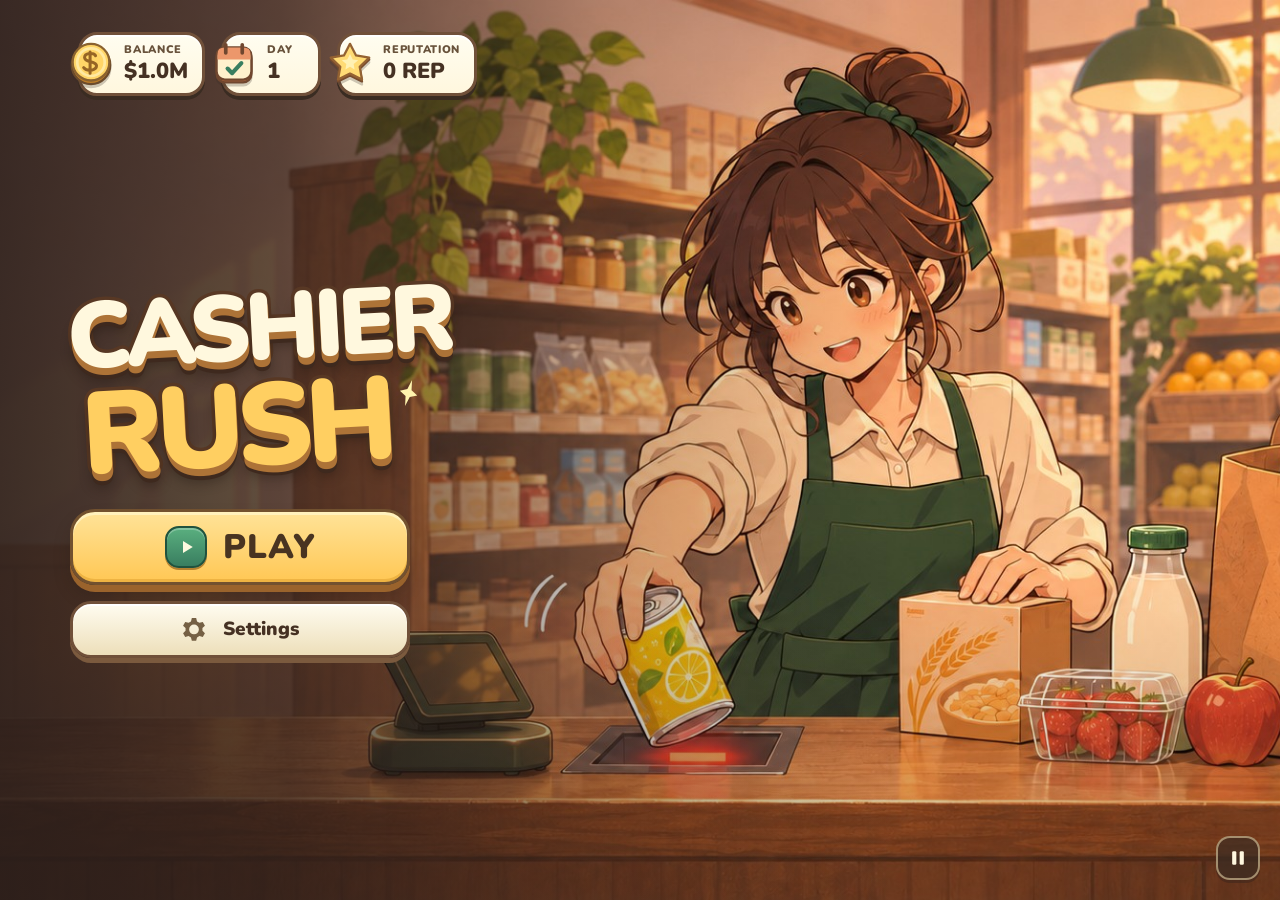
==== index.html @ 71ff350b "Simplify landscape mobile tablet apps and split Gamazon departments" ====
<!DOCTYPE html>
<html lang="en">
<head>
<meta charset="utf-8">
<meta http-equiv="cache-control" content="no-cache, no-store, must-revalidate">
<meta http-equiv="pragma" content="no-cache">
<meta http-equiv="expires" content="0">
<meta name="viewport" content="width=device-width, initial-scale=1, maximum-scale=1, user-scalable=no, viewport-fit=cover">
<meta name="theme-color" content="#2a6f8f">
<title>Cashier Rush - Scan and Charge</title>
<meta name="description" content="Card-only store. Carry the customer's groceries to the scanner, check the screen and tap their card to charge.">
<!-- @@SDK@@ -->
<style>
  html, body { margin:0; padding:0; height:100%; overflow:hidden; background:#1b2a33; }
  body { height:100dvh; }
  canvas { display:block; width:100%; height:100%; touch-action:none; }
  #cv { width:calc(100% - env(safe-area-inset-left) - env(safe-area-inset-right)); height:calc(100% - env(safe-area-inset-top) - env(safe-area-inset-bottom)); margin:env(safe-area-inset-top) env(safe-area-inset-right) env(safe-area-inset-bottom) env(safe-area-inset-left); }
  [hidden] { display:none !important; }
  .computer-mark { position:relative; display:block; width:15px; height:10px; margin-bottom:3px; border:2px solid currentColor; border-radius:2px; }
  .computer-mark::after { content:''; position:absolute; left:3px; right:3px; bottom:-5px; height:2px; background:currentColor; }
  .supply { box-sizing:border-box; width:min(1050px,calc(100% - 32px)); height:min(730px,calc(100% - 36px)); max-width:none; max-height:none; padding:3px; overflow:hidden; border:8px solid var(--tablet-high,#243a31); border-radius:28px; color:#22302a; background:var(--tablet-low,#15271f); box-shadow:0 24px 80px #101c22b5,0 0 0 1px var(--tablet-ring,#91a394),inset 0 0 0 1px var(--tablet-edge,#738977); font:500 14px/1.45 'DM Sans',system-ui,sans-serif; }
  .supply::backdrop { background:#101c22aa; }
  .supply *, .supply *::before, .supply *::after { box-sizing:border-box; }
  .supply button { font:inherit; cursor:pointer; }
  .supply button:disabled { cursor:default; }
  .supply button:focus-visible { outline:2px solid #cf8746; outline-offset:2px; }
  .office { display:grid; grid-template-rows:46px minmax(0,1fr) 58px; height:100%; overflow:hidden; border-radius:17px; background:var(--tablet-low,#15271f); box-shadow:0 0 0 1px var(--tablet-edge,#738977); }
  .office-bar { position:relative; display:flex; align-items:center; justify-content:space-between; gap:8px; padding:0 12px 0 15px; background:var(--tablet-top,#182823); color:var(--tablet-text,#f3f8f5); }
  .office-bar::after { content:""; position:absolute; top:7px; left:50%; width:7px; height:7px; border:1px solid #ffffff25; border-radius:50%; background:radial-gradient(circle at 35% 30%,#4c7787,#08151b 60%); box-shadow:inset 0 0 0 1px #061116; pointer-events:none; }
  .office-title { display:flex; align-items:center; gap:9px; font-weight:800; }
  .office-bar .computer-mark { color:inherit; opacity:.8; }
  .tablet-bezel { grid-row:3; display:flex; align-items:center; justify-content:center; border-top:1px solid var(--tablet-edge,#4a5d53); background:linear-gradient(180deg,var(--tablet-high,#243a31),var(--tablet-low,#15271f)); box-shadow:inset 0 1px #ffffff0a; }
  .tablet-back { display:grid; place-items:center; width:44px; height:44px; padding:0; border:2px solid var(--tablet-ring,#91a394); border-radius:50%; color:var(--tablet-text,#cbd9ce); background:radial-gradient(circle at 40% 27%,var(--tablet-button,#344c3c),var(--tablet-low,#13231b) 78%); box-shadow:0 2px 3px #08110ca6,inset 0 1px 2px #ffffff1f; touch-action:manipulation; transition:transform .1s,background .1s; }
  .tablet-back::before { content:""; width:14px; height:14px; border:1.5px solid currentColor; border-radius:4px; }
  .tablet-back:hover { border-color:#d2ded0; color:#f0f5eb; }
  .tablet-back:active { transform:scale(.94); background:#102019; box-shadow:inset 0 2px 4px #0007; }
  @media(prefers-reduced-motion:reduce) { .tablet-back { transition:none; } }
  .office-actions { display:flex; gap:6px; }
  .office-bar button { min-height:32px; padding:0 9px; border:1px solid var(--tablet-ring,#536760); border-radius:7px; background:var(--tablet-button,#273a33); color:var(--tablet-text,#f0f5f1); font-size:12px; font-weight:700; }
  .office-bar .supply-close { width:32px; padding:0; font-size:21px; line-height:1; }
  .office-desktop { position:relative; display:flex; flex-direction:row; flex-wrap:wrap; align-items:flex-start; align-content:flex-start; gap:14px; overflow-x:hidden; overflow-y:auto; overscroll-behavior:contain; padding:26px; background:radial-gradient(ellipse at 75% 90%,#416b5d,transparent 65%),linear-gradient(140deg,#1c3334,#274940); }
  .office-shortcut { flex-shrink:0; display:flex; flex-direction:column; align-items:center; gap:10px; flex:0 0 auto; width:122px; min-height:148px; height:auto; padding:12px; scroll-snap-align:start; border:1px solid transparent; border-radius:15px; color:#f4f8f5; background:transparent; }
  .office-shortcut:hover { border-color:#789e8e; background:#ffffff16; }
  .office-shortcut strong { display:block; width:100%; min-height:36px; margin:0; font-size:14px; line-height:1.25; font-weight:850; text-shadow:0 1px 2px #071a17,0 0 8px #071a17b3; }
  .office-app-icon { display:grid; place-items:center; flex:0 0 74px; width:74px; height:74px; margin:0; border:1px solid #ffffff55; border-radius:20px; background:#e4f1e8; color:#284c3d; font-size:37px; box-shadow:0 5px 14px #0e241b55; }
  .office-shortcut + .office-shortcut .office-app-icon { background:#f2e8d7; color:#665338; }
  .supply-site { background:#f8faf8; display:grid; grid-template-columns:190px minmax(0,1fr); grid-template-rows:62px minmax(0,1fr); min-height:0; }
  .supply-header { grid-column:1/-1; display:flex; align-items:center; justify-content:space-between; gap:8px; padding:0 22px; background:#fff; border-bottom:1px solid #dfe8e1; }
  .supply-header h2 { margin:0; color:#214b3b; font-size:19px; letter-spacing:-.045em; }
  .supply-balance { padding:6px 10px; border:1px solid #e1eae4; border-radius:8px; color:#24533e; background:#eef5ef; white-space:nowrap; font-size:13px; font-weight:800; font-variant-numeric:tabular-nums; }
  .supply-nav { display:flex; flex-direction:column; gap:4px; padding:16px 12px; border-right:1px solid #dfe8e1; background:#fff; }
  .supply-nav button { min-height:39px; padding:6px 9px; border:0; border-radius:8px; background:transparent; color:#4a5b52; font-size:13px; font-weight:750; text-align:left; }
  .supply-nav button:hover { background:#f2f6f3; }
  .supply-nav [aria-pressed=true] { color:#164834; background:#e7f2eb; }
  .supply-body, .office-settings { min-height:0; overflow:auto; overscroll-behavior:contain; }
  .supply-body { padding:20px 22px 24px; }
  .supply-body h3, .office-settings h2 { margin:0; font-size:25px; letter-spacing:-.04em; }
  .supply-status { margin:4px 0 14px; color:#53655a; font-size:13px; }
  .supply-filters { display:flex; flex-wrap:wrap; gap:6px; margin:0 0 14px; }
  .supply-filters button { min-height:32px; padding:4px 10px; border:1px solid #dce6dd; border-radius:20px; background:#fff; color:#465a4d; font-size:12px; font-weight:750; }
  .supply-filters [aria-pressed=true] { border-color:#37765a; color:white; background:#37765a; }
  .category-grid { display:grid; grid-template-columns:repeat(3,minmax(0,1fr)); gap:14px; margin:14px 0 0; }
  .category-grid[hidden], .category-back[hidden] { display:none; }
  .category-tile { position:relative; display:flex; flex-direction:column; align-items:stretch; min-width:0; padding:0; overflow:hidden; border:1px solid var(--category-edge); border-radius:17px; background:#fff; color:#233d32; text-align:left; box-shadow:0 3px 0 #183c2808; transition:transform .16s,box-shadow .16s; touch-action:manipulation; }
  .category-tile:hover { transform:translateY(-3px); box-shadow:0 9px 18px #193c3015; }
  .category-tile:active { transform:translateY(1px); box-shadow:none; }
  .category-art { position:relative; isolation:isolate; display:block; height:113px; overflow:hidden; background:var(--category-bg); }
  .category-art::before { content:""; position:absolute; width:125px; height:125px; border-radius:50%; background:#ffffff70; top:18px; left:calc(50% - 62px); z-index:-1; }
  .category-art img { position:absolute; width:82px; height:82px; bottom:8px; left:calc(50% - 41px); object-fit:contain; filter:drop-shadow(0 6px 3px #29382922); }
  .category-art img:first-child { width:67px; height:67px; left:calc(50% - 80px); bottom:13px; transform:rotate(-15deg); }
  .category-art img:last-child { width:67px; height:67px; left:calc(50% + 12px); bottom:11px; transform:rotate(14deg); }
  .category-art img:nth-child(2) { z-index:1; }
  .category-copy { display:grid; grid-template-columns:minmax(0,1fr) auto; gap:2px 5px; padding:10px 12px 12px; }
  .category-copy strong { font-size:14px; font-weight:850; line-height:1.25; }
  .category-copy small { grid-column:1; font-size:11px; color:#637269; line-height:1.4; }
  .category-arrow { grid-column:2; grid-row:1/3; align-self:center; display:grid; place-items:center; width:25px; height:25px; border-radius:50%; background:var(--category-bg); font-size:20px; line-height:1; }
  .category-level { position:absolute; top:8px; right:8px; z-index:2; padding:3px 7px; border:1px solid #ffffffb8; border-radius:7px; background:#ffffffd9; color:#5b4381; font-size:10px; font-weight:850; }
  .locked-site .category-tile .category-art img:only-of-type { width:100px; height:100px; left:calc(50% - 50px); bottom:6px; transform:rotate(-5deg); }
  @media(min-width:581px) { .locked-site .catalog-overview .category-grid { grid-template-rows:repeat(var(--category-rows,3),minmax(132px,1fr)); min-height:0; } }
  @media(max-width:580px) { .locked-site .category-tile .category-art img:only-of-type { width:72px; height:72px; left:calc(50% - 36px); } }
  .category-back { display:inline-flex; align-items:center; gap:7px; min-height:36px; margin:0 0 9px; padding:6px 10px; border:1px solid #dce6dd; border-radius:9px; color:#28523f; background:#fff; font-size:12px !important; font-weight:800 !important; }
  .category-back:hover { background:#eaf3ed; }
  .supply-body h3[tabindex="-1"]:focus { outline:none; }
  @media(min-width:581px) {
    .catalog-overview .category-art img:nth-child(2) { width:100px; height:100px; left:calc(50% - 50px); bottom:3px; }
    .catalog-overview .category-art img:first-child { width:82px; height:82px; left:calc(50% - 90px); bottom:7px; }
    .catalog-overview .category-art img:last-child { width:82px; height:82px; left:calc(50% + 8px); bottom:7px; }
  }
  .catalog-overview { display:flex; flex-direction:column; }
  .catalog-overview .category-grid { flex:1; grid-template-rows:repeat(var(--category-rows,3),minmax(132px,1fr)); min-height:440px; }
  .catalog-overview .category-art { flex:1; min-height:78px; height:auto; }
  .catalog-overview .category-copy { flex:none; }
  .catalog-overview .category-art img { max-height:calc(100% - 10px); top:50%; bottom:auto !important; translate:0 -50%; }
  .catalog-overview .category-art::before { top:50%; translate:0 -50%; }
  @media(max-width:580px) {
    .catalog-overview .category-grid { grid-template-rows:none; flex:none; min-height:0; }
    .catalog-overview .category-art { height:88px; flex:none; }
  }
  @media (max-width:580px) {
    .category-grid { grid-template-columns:repeat(2,minmax(0,1fr)); gap:8px; }
    .category-tile { border-radius:12px; }
    .category-art { height:88px; }
    .category-art img { width:65px; height:65px; left:calc(50% - 32px); bottom:5px; }
    .category-art img:first-child { width:49px; height:49px; left:calc(50% - 53px); bottom:12px; }
    .category-art img:last-child { width:49px; height:49px; left:calc(50% + 5px); bottom:11px; }
    .category-copy { padding:9px 8px; }
    .category-copy strong { font-size:12px; }
    .category-copy small { font-size:10px; }
    .category-arrow { width:19px; height:19px; font-size:17px; }
  }
  @media (prefers-reduced-motion:reduce) { .category-tile { transition:none; } }
  .supply-grid { display:grid; grid-template-columns:repeat(auto-fit,minmax(min(163px,100%),1fr)); gap:12px; }
  .supply-card { display:flex; flex-direction:column; min-width:0; padding:11px; border:1px solid #dfe8e1; border-radius:12px; background:#fff; }
  .supply-image { display:grid; place-items:center; height:83px; margin-bottom:9px; border-radius:8px; background:#f0f4ef; }
  .supply-image img { width:68px; height:68px; object-fit:contain; }
  .supply-card h4 { margin:0; font-size:14px; }
  .supply-card p { margin:4px 0 10px; color:#53655a; font-size:12px; }
  .supply-card strong { font-variant-numeric:tabular-nums; }
  .supply-buy { display:flex; justify-content:space-between; align-items:center; gap:6px; flex-wrap:wrap; width:100%; min-height:36px; margin-top:auto; padding:7px 9px; border:0; border-radius:7px; background:#225b43; color:#fff; font-size:12px !important; font-weight:800 !important; }
  .supply-buy:disabled { background:#edf1ed; color:#535e55; }
  .office-settings { padding:24px; background:#f8faf8; }
  .settings-list { max-width:540px; margin-top:16px; overflow:hidden; border:1px solid #dfe8e1; border-radius:12px; background:#fff; }
  .settings-list label { display:flex; align-items:center; justify-content:space-between; min-height:53px; padding:10px 14px; font-weight:750; cursor:pointer; }
  .settings-list label + label { border-top:1px solid #dfe8e1; }
  .settings-list input { width:20px; height:20px; accent-color:#225b43; }
  .supply-grid[data-kind=products] { grid-template-columns:repeat(auto-fill,minmax(0,min(190px,100%))); justify-content:start; }
  .supply-grid[data-kind=products] > .supply-card { width:100%; min-height:250px; }
  #open-equipment .office-app-icon { background:#dbe9fc; color:#24445e; }
  .equipment-site .supply-nav { gap:3px; padding-block:12px; min-height:0; overflow-y:auto; overscroll-behavior:contain; }
  .equipment-site .supply-nav button { display:flex; align-items:center; gap:9px; min-height:44px; }
  .department-icon { flex:0 0 28px; display:grid; place-items:center; width:28px; height:28px; border-radius:8px; background:var(--department-bg); color:var(--department-ink); }
  .department-icon svg { width:21px; height:21px; }
  .department-label { min-width:0; line-height:1.25; }
  .equipment-site .supply-nav [aria-pressed=true] .department-icon { box-shadow:0 0 0 1px #83a8c7; }
  @media(max-width:580px) {
    .equipment-site .supply-nav { padding:8px 5px; }
    .equipment-site .supply-nav button { gap:5px; padding:5px; }
    .department-icon { flex-basis:24px; width:24px; height:24px; border-radius:7px; }
    .department-icon svg { width:19px; height:19px; }
  }
  .equipment-header { background:#edf2fa; }
  .equipment-header h2 { color:#234260; }
  .equipment-site .supply-nav [aria-pressed=true] { color:#1b4369; background:#e7effb; }
  .equipment-site .supply-buy:not(:disabled) { background:#244c70; }
  .equipment-site .supply-body { background:#f3f6fa; }
  .equipment-site .supply-grid { grid-template-columns:repeat(auto-fit,minmax(min(215px,100%),1fr)); gap:14px; }
  .equipment-site .supply-card { padding:10px; border-color:#d8e3ea; box-shadow:0 2px 5px #1a304809; }
  .equipment-site .supply-card h4 { font-size:15px; }
  .equipment-site .supply-card p { line-height:1.4; }
  .equipment-preview { position:relative; overflow:hidden; height:132px; background:radial-gradient(ellipse at 50% 74%,#cad9e3,#edf3f7 76%); }
  .equipment-preview img, .equipment-preview canvas { width:100%; height:100%; padding:8px; object-fit:contain; }
  .equipment-preview img.wide-preview { padding:0; object-fit:cover; }
  .equipment-preview > * { position:absolute; inset:0; }
  @media(min-width:900px) { .equipment-site .supply-grid[data-department=counters] { grid-template-columns:repeat(4,minmax(0,1fr)); } }
  @media(max-width:580px) {
    .equipment-site .supply-grid { grid-template-columns:repeat(auto-fit,minmax(min(119px,100%),1fr)); gap:8px; }
    .equipment-preview { height:98px; }
    .equipment-site .supply-grid[data-department=counters] { grid-template-columns:1fr; }
    .equipment-site [data-department=counters] .equipment-preview { height:128px; }
  }
  .tablet-preview { position:absolute; inset:10px 18px; display:flex; flex-direction:column; padding:8px 7px 5px; border:2px solid var(--preview-edge); border-radius:13px; background:var(--preview-frame); box-shadow:0 6px 10px #19312728; }
  .tablet-preview-screen { flex:1; display:flex; align-items:flex-start; gap:6px; padding:9px; min-height:0; border-radius:6px; background-size:cover !important; background-position:center !important; }
  .tablet-preview-screen i { width:17px; height:17px; border:1px solid #ffffff66; border-radius:5px; background:#eaf3efdd; box-shadow:0 1px 3px #101b2833; }
  .tablet-preview-home { align-self:center; width:12px; height:12px; margin-top:4px; border:1px solid var(--preview-edge); border-radius:50%; }
  .equipment-perks { display:flex; flex-wrap:wrap; gap:5px; padding:0; margin:7px 0 11px; list-style:none; }
  .equipment-perks li { padding:4px 7px; border-radius:6px; color:#184d3c; background:#e5f1eb; font-size:11px; font-weight:850; line-height:1.25; }
  #office-market { grid-template-rows:auto minmax(0,1fr); }
  .stock-header { flex-direction:column; align-items:stretch; justify-content:flex-start; gap:7px; padding:10px 16px; }
  .stock-topline { display:flex; align-items:center; gap:10px; min-width:0; }
  .stock-topline h2 { flex:1; min-width:0; font-size:21px; line-height:1.2; }
  #supply-category:focus { outline:none; }
  .stock-header .category-back { flex:none; margin:0; min-height:36px; padding:6px 9px; }
  .stock-pack { display:flex; align-items:center; gap:4px; flex:none; color:#65776a; font-size:12px; font-weight:850; }
  .stock-pack svg { width:19px; height:19px; }
  .stock-topline .supply-balance { flex:none; font-size:14px; }
  .stock-header .stock-capacity { margin:0; padding:6px 10px; }
  .stock-header .supply-status { margin:0; font-size:12px; }
  .stock-capacity .capacity-line { align-items:center; gap:6px 12px; }
  .capacity-label { display:flex; align-items:center; gap:6px; font-size:12px; font-weight:800; }
  .capacity-label svg { width:21px; height:21px; }
  .capacity-count { display:flex; align-items:baseline; gap:4px; font-variant-numeric:tabular-nums; }
  .capacity-count b { font-size:19px; }
  .capacity-count span { font-size:13px; color:#65776a; }
  .capacity-free { display:flex; align-items:baseline; gap:5px; padding:3px 8px; border-radius:7px; background:#dcefdc; color:#2b6b43; font-size:19px; font-variant-numeric:tabular-nums; }
  .capacity-free small { font-size:11px; font-weight:800; }
  .stock-capacity[data-full] .capacity-free { background:#f6deb5; color:#82551a; }
  .stock-header .stock-capacity meter { height:8px; margin-top:2px; }
  #office-market .supply-body { padding-top:12px; }
  #office-market .category-grid { margin-top:0; }
  @media(max-height:500px) {
    .stock-header { padding:7px 12px; gap:5px; }
    .stock-topline { gap:8px; }
    .stock-topline h2 { font-size:19px; }
    .stock-header .stock-capacity { padding:4px 8px; }
    .stock-header .category-back { min-height:32px; padding:5px 8px; }
    .stock-header .capacity-count b,.stock-header .capacity-free { font-size:17px; }
    #office-market .supply-body { padding-top:10px; }
  }
  @media(max-width:580px) {
    .stock-header { padding-inline:10px; }
    .stock-topline { flex-wrap:wrap; gap:6px; }
    .stock-topline h2 { font-size:18px; }
    .stock-topline .supply-balance { font-size:12px; padding:5px 7px; }
    .stock-pack { font-size:11px; }
    .capacity-line .capacity-label { font-size:11px; }
  }
  .stock-capacity { margin:0 0 12px; padding:10px 11px; border:1px solid #dce9e1; border-radius:9px; background:#eef5f0; color:#254c3c; font-size:12px; }
  .stock-capacity[hidden] { display:none; }
  .stock-capacity > div { display:flex; justify-content:space-between; gap:4px 10px; flex-wrap:wrap; }
  .stock-capacity meter { display:block; width:100%; height:12px; margin-top:4px; }
  .stock-capacity p { margin:5px 0 0; }
  .stock-capacity[data-full] { border-color:#e7d3b1; background:#faf1df; color:#6d4217; }
  .equipment-site .supply-grid[data-department=expansion] { display:block; }
  .growth { display:grid; gap:14px; margin-top:12px; color:#2d3e36; }
  .growth svg { width:24px; height:24px; flex:none; }
  .growth-road { display:grid; grid-template-columns:repeat(10,minmax(0,1fr)); gap:5px; margin:0; padding:10px 12px; border:1px solid #d9e3dd; border-radius:15px; background:#fff; list-style:none; }
  .growth-road li { display:grid; justify-items:center; gap:2px; min-width:0; color:#7c8b82; }
  .growth-node { display:grid; place-items:center; width:100%; max-width:34px; aspect-ratio:1; border:2px solid #dce4dd; border-radius:50%; background:#eef2ed; font-size:14px; font-weight:950; }
  .growth-road svg { width:13px; height:13px; }
  .growth-road [data-state=done] { color:#397759; }
  .growth-road [data-state=done] .growth-node { background:#e3f2df; border-color:#9ac69f; }
  .growth-road [data-state=current] { color:#815720; }
  .growth-road [data-state=current] .growth-node { color:#4d361e; border-color:#c78a3d; background:#ffdb7d; box-shadow:0 0 0 3px #ffebbb; }
  .growth-compare { display:grid; grid-template-columns:minmax(0,1fr) 28px minmax(0,1fr); align-items:center; gap:10px; }
  .growth-shop { position:relative; min-width:0; margin:0; overflow:hidden; border:2px solid #d7e2d9; border-radius:16px; background:#fff; box-shadow:0 3px 0 #233c2710; }
  .growth-shop[data-next] { border-color:#e7b25c; box-shadow:0 3px 0 #a86b2017; }
  .growth-scene { display:block; width:100%; height:112px; object-fit:cover; }
  .growth-shop figcaption { display:flex; align-items:center; justify-content:space-between; gap:6px; min-height:38px; padding:7px 10px; font-size:13px; font-weight:850; }
  .growth-shop figcaption svg { width:19px; height:19px; color:#43845c; }
  .growth-shop[data-next] figcaption svg { color:#be8337; }
  .growth-level { position:absolute; top:8px; left:8px; display:grid; place-items:center; width:36px; height:36px; border:2px solid #fff5d2; border-radius:50%; background:#ffcd68; color:#5b3a16; font-size:19px; font-weight:950; box-shadow:0 2px 4px #37240e40; }
  .growth-arrow { width:28px !important; height:28px !important; color:#c78a3d; }
  .growth-info { display:grid; grid-template-columns:minmax(0,1fr) minmax(0,1fr); gap:10px; }
  @media(max-width:900px) { .growth-info { grid-template-columns:minmax(0,1fr); } }
  .growth-rewards { display:flex; align-items:center; gap:10px; min-width:0; padding:8px 12px; border:1px solid #d7e4d7; border-radius:14px; background:#f0f7e9; }
  .growth-products { display:flex; align-items:center; gap:4px; min-width:0; flex:1; }
  .growth-products img { width:49px; height:49px; min-width:0; object-fit:contain; filter:drop-shadow(0 3px 2px #304d2420); }
  .growth-rewards strong { display:flex; align-items:center; gap:4px; font-size:20px; color:#32634a; }
  .growth-rewards .growth-extra { display:flex; gap:2px; align-items:center; padding-left:10px; border-left:1px solid #cbdac5; color:#567d55; }
  .growth-rewards .growth-extra svg { width:23px; height:23px; }
  .growth-needs { display:grid; grid-template-columns:repeat(3,minmax(0,1fr)); gap:8px; }
  .growth-need { display:flex; flex-direction:column; align-items:center; justify-content:center; gap:4px; min-width:0; min-height:86px; padding:8px; border:1px solid #e3d9c5; border-radius:13px; background:#fff9eb; color:#986722; font:850 13px/1.2 Nunito,system-ui,sans-serif; text-align:center; }
  button.growth-need { width:100%; cursor:pointer; }
  .growth-need[data-ready] { border-color:#c9decf; background:#f2f8f0; color:#387454; }
  .growth-need-heading { display:flex; align-items:center; gap:5px; min-height:29px; }
  .growth-need-heading > svg { width:26px; height:26px; }
  .growth-need-heading .growth-state { width:16px; height:16px; }
  .growth-need img { width:54px; height:30px; object-fit:cover; border-radius:5px; }
  .growth-need > strong { display:flex; align-items:center; gap:4px; }
  .growth-need > strong svg { width:16px; height:16px; }
  .growth-need meter { width:100%; max-width:120px; height:9px; }
  .growth-buy { display:flex; align-items:center; justify-content:center; gap:10px; width:100%; min-height:48px; padding:9px 14px; border:2px solid #b7762b; border-radius:14px; background:linear-gradient(#ffe099,#ffc85d); color:#543915; box-shadow:0 3px 0 #9c6425; font-size:20px !important; font-weight:950 !important; touch-action:manipulation; }
  .growth-buy:disabled { border-color:#c9d1cd; background:#e7ece6; box-shadow:0 3px 0 #c3cdc4; color:#6b796e; cursor:default; }
  .growth-buy:not(:disabled):active { transform:translateY(2px); box-shadow:0 1px 0 #9c6425; }
  .growth-max { display:grid; justify-items:center; gap:14px; padding:22px; border:2px solid #e3bd70; border-radius:17px; background:#fff7df; }
  .growth-max > svg { width:76px; height:76px; color:#c38a22; }
  .growth-max strong { font-size:30px; color:#8d6020; }
  @media(max-height:500px) {
    .growth { gap:9px; }
    .growth-road { padding:6px 9px; }
    .growth-scene { height:86px; }
    .growth-shop figcaption { min-height:30px; padding:5px 8px; font-size:12px; }
    .growth-level { width:30px; height:30px; font-size:16px; }
    .growth-need { min-height:75px; }
    .growth-products img { width:41px; height:41px; }
  }
  @media(max-width:580px) {
    .growth-compare { grid-template-columns:minmax(0,1fr) 20px minmax(0,1fr); gap:5px; }
    .growth-arrow { width:20px !important; }
    .growth-shop figcaption { font-size:11px; }
    .growth-products img { width:34px; height:40px; }
    .growth-rewards { gap:5px; padding:7px; }
    .growth-rewards .growth-extra { display:none; }
    .growth-node { font-size:11px; }
    .growth-road { padding:8px; gap:3px; }
    .growth-needs { gap:5px; }
    .growth-need { padding:6px 3px; font-size:11px; }
  }


  .supply-nav { min-height:0; overflow:auto; }
  .supply-nav button { flex-shrink:0; }
  .supply-grid[data-kind=locked] { display:block; }
  .unlock-level + .unlock-level { margin-top:24px; }
  .unlock-level > header { padding:11px 13px; border:1px solid #dbe6df; border-radius:10px; background:#eaf2ec; }
  .unlock-level h4, .unlock-level p { margin:0; }
  .unlock-level header p { margin-top:3px; color:#53655a; font-size:12px; }
  .unlock-groups { display:grid; grid-template-columns:minmax(0,1fr); gap:12px; margin-top:11px; }
  .unlock-group h5 { margin:0 0 6px; font-size:13px; }
  .unlock-group .supply-grid { grid-template-columns:repeat(auto-fill,minmax(0,min(190px,100%))); justify-content:start; }
  .unlock-group .supply-card { width:100%; min-height:220px; }
  .supply-card .unlock-cost { margin-top:auto; font-weight:750; color:#24533e; }
  .supply-empty { color:#53655a; }
  @media (max-width:580px) {
    .supply { width:calc(100% - 16px); height:calc(100% - 20px); padding:2px; border-width:7px; border-radius:24px; }
    .office-desktop { padding:16px; }
    .supply-site { grid-template-columns:91px minmax(0,1fr); grid-template-rows:50px minmax(0,1fr); }
    .supply-header { padding:0 12px; }
    .supply-header h2 { font-size:16px; }
    .supply-nav { padding:10px 5px; }
    .supply-nav button { padding:5px; font-size:11px; overflow-wrap:anywhere; }
    .supply-body { padding:12px 9px 14px; }
    .supply-body h3 { font-size:20px; }
    .supply-grid { grid-template-columns:repeat(auto-fit,minmax(min(110px,100%),1fr)); gap:7px; }
    .supply-card { padding:8px; }
    .office-settings { padding:16px; }
  }
  @media (max-height:460px) { .office { grid-template-rows:36px minmax(0,1fr) 50px; } .supply-site { grid-template-rows:43px minmax(0,1fr); } .supply-body { padding-block:10px; } }

  .play-hud {
    position:fixed; z-index:1;
    inset:max(10px,env(safe-area-inset-top)) max(12px,env(safe-area-inset-right)) auto max(12px,env(safe-area-inset-left));
    display:grid; grid-template-columns:minmax(0,1fr) auto; align-items:start; gap:8px;
    color:#fff5db; font:850 13px/1.1 Nunito,system-ui,sans-serif;
    pointer-events:none;
  }
  .hud-actions {
    grid-column:1; grid-row:1; justify-self:start; display:flex; gap:3px; padding:3px;
    border:1px solid #30221b; border-radius:13px; background:#33241ee8; box-shadow:0 3px 0 #23191488;
  }
  .hud-actions button {
    pointer-events:auto;
    display:flex; align-items:center; justify-content:center; gap:6px;
    min-height:36px; padding:0 10px; border:1px solid #75503b; border-radius:9px;
    background:#f0b678; color:#2e211a; cursor:pointer; font:inherit; touch-action:manipulation;
  }
  .hud-actions button:active { transform:translateY(1px); background:#ffd19a; }
  .hud-actions button:focus-visible { outline:2px solid #ffdc99; outline-offset:2px; }
  .hud-actions .computer-mark { transform:scale(.76); margin-right:-2px; }
  .hud-balance {
    grid-row:1; display:flex; align-items:center; justify-content:center; gap:8px;
    box-sizing:border-box; min-height:43px; width:max-content; max-width:100%; padding:5px 12px;
    border:1px solid #a47e4e; border-radius:13px; background:#302821ee; box-shadow:0 3px 0 #211c17a0;
  }
  .hud-balance {
    grid-column:2; justify-self:end; border-color:#b79052;
    background:linear-gradient(180deg,#3c6046,#233b2f); color:#fff0c2; box-shadow:0 3px 0 #19271f;
  }
  .hud-coin {
    flex:none; display:grid; place-items:center; width:28px; height:28px;
    border:2px solid #ffdd77; border-radius:50%; background:linear-gradient(155deg,#ffe08a,#e4a337);
    color:#654019; box-shadow:0 0 0 1px #694724,inset 0 -2px #b6702e; font-size:19px; line-height:1;
  }
  .hud-balance output { overflow:hidden; text-overflow:ellipsis; white-space:nowrap; font-size:18px; }
  .hud-balance output { font-variant-numeric:tabular-nums; }
  .hud-balance-label { position:absolute; width:1px; height:1px; overflow:hidden; clip-path:inset(50%); }
  @media (max-width:590px) {
    .play-hud { gap:5px; font-size:12px; }
    .hud-actions button { padding-inline:8px; }
    .hud-actions .computer-mark { display:none; }
    .hud-balance { gap:5px; padding-inline:7px; }
    .hud-balance output { font-size:14px; }
    .hud-coin { width:23px; height:23px; font-size:16px; }
  }
  #open-locked .office-app-icon { background:#eee5fa; color:#694592; }
  #open-upgrades .office-app-icon { background:#ffe9b9; color:#8c581c; }
  .supply-site.standalone-site { grid-template-columns:minmax(0,1fr); }
  .locked-site .supply-header { background:#f3eefb; }
  .upgrades-site .supply-header { background:#fff6e4; }
  .upgrades-site .supply-grid { grid-template-columns:repeat(3,minmax(0,1fr)); margin-top:20px; gap:16px; }
  .upgrade-art { display:grid; place-items:center; height:100px; margin-bottom:14px; border-radius:12px; color:#886022; background:#fff3d7; }
  .upgrade-art svg { width:52px; height:52px; }
  .upgrade-progress { display:flex; gap:5px; margin:8px 0; }
  .upgrade-progress span { flex:1; height:6px; border-radius:4px; background:#e9eee9; }
  .upgrade-progress span[data-complete] { background:#37765a; }
  @media(max-width:580px) { .upgrades-site .supply-grid { grid-template-columns:1fr; } .upgrade-art { height:74px; } }
  #open-inventory .office-app-icon { background:#d9eee7; color:#214b3b; }
  .office-app-icon svg { width:36px; height:36px; }
  @media(max-height:500px) { .office-desktop { padding-block:14px; } }
  @media(max-height:340px) {
    .office-desktop { padding-block:8px; }
    .office-shortcut { flex-basis:112px; width:112px; min-height:128px; height:auto; padding:10px; gap:8px; }
    .office-app-icon { flex-basis:64px; width:64px; height:64px; border-radius:18px; font-size:33px; }
    .office-app-icon svg { width:32px; height:32px; }
    .office-shortcut strong { min-height:32px; font-size:13px; }
  }
  .inventory-site { grid-template-columns:minmax(0,1fr); }
  .inventory-body { width:min(100%,780px); justify-self:center; }
  .inventory-tools { margin-bottom:14px; }
  .inventory-tools button { min-height:44px; padding-inline:13px; }
  .inventory-table { width:100%; border:1px solid #dfe8e1; border-spacing:0; border-radius:12px; background:#fff; text-align:left; }
  .inventory-table th,.inventory-table td { padding:7px 12px; border-bottom:1px solid #edf2ee; }
  .inventory-table thead th { padding-block:10px; color:#53655a; font-size:12px; }
  .inventory-table tbody th[scope=rowgroup] { background:#edf5ef; color:#24533e; font-size:12px; }
  .inventory-table tbody:last-child tr:last-child > * { border-bottom:0; }
  .inventory-product { display:flex; align-items:center; gap:10px; min-width:0; font-weight:750; }
  .inventory-product img { flex:none; width:36px; height:36px; padding:2px; border-radius:7px; background:#f1f5f0; object-fit:contain; }
  .inventory-table .inventory-quantity { width:1%; color:#214b3b; text-align:right; white-space:nowrap; font-variant-numeric:tabular-nums; }
  .inventory-table td.inventory-quantity { font-size:15px; font-weight:850; }
  .inventory-table tr[data-empty] td.inventory-quantity { color:#58695f; }
  @media (max-width:580px) {
    .inventory-body { padding:12px; }
    .inventory-table th,.inventory-table td { padding-inline:9px; }
  }
  #open-reviews .office-app-icon { background:#f8edcf; color:#754b23; }
  .inventory-price-cell { width:1%; }
  .inventory-price-form { display:flex; align-items:center; gap:5px; }
  .inventory-price-input {
    display:flex; align-items:center; gap:2px; height:34px; padding:0 5px;
    border:1px solid #c5d7cc; border-radius:7px; background:#fff; color:#24533e;
  }
  .inventory-price-input:focus-within { outline:2px solid #cf8746; outline-offset:1px; }
  .inventory-price-input input {
    width:52px; min-width:0; padding:0; border:0; outline:0; background:transparent;
    color:#22302a; font:inherit; font-size:13px; font-variant-numeric:tabular-nums;
  }
  .inventory-price-form button {
    min-height:34px; padding:0 8px; border:1px solid #225b43; border-radius:7px;
    background:#225b43; color:#fff; font-size:12px; font-weight:800;
  }
  .inventory-price-note { display:block; margin-top:3px; color:#53655a; font-size:11px; white-space:nowrap; }
  .inventory-price-note[data-high] { color:#9b472f; }
  .inventory-product { overflow-wrap:anywhere; }
  .inventory-headnote { margin:-5px 0 12px; }
  .review-site { grid-template-columns:minmax(0,1fr); }
  .review-score { color:#69411e; background:#fbf0d7; border-color:#eddbc1; }
  .review-list { display:grid; gap:10px; }
  .review-card { padding:12px 14px; border:1px solid #dce6df; border-radius:12px; background:#fff; }
  .review-card header { display:flex; justify-content:space-between; flex-wrap:wrap; gap:4px 12px; }
  .review-customer { font-weight:850; }
  .review-day { margin-left:8px; color:#53655a; font-size:12px; white-space:nowrap; }
  .review-stars { color:#805019; font-size:15px; letter-spacing:.08em; white-space:nowrap; }
  .review-tag {
    display:inline-block; margin-top:6px; padding:2px 7px; border-radius:6px;
    background:#eaf3ed; color:#24533e; font-size:11px; font-weight:800;
  }
  .review-card[data-complaint] .review-tag { background:#f9e9e1; color:#844229; }
  .review-card p { margin:6px 0 0; }
  @media (max-width:580px) {
    .inventory-price-form button { padding-inline:5px; }
    .inventory-price-input { padding-inline:4px; }
    .inventory-price-input input { width:46px; font-size:12px; }
    .inventory-price-note { font-size:10px; }
    .inventory-table th,.inventory-table td { padding-inline:7px; }
    .inventory-product { gap:5px; }
    .inventory-product img { width:28px; height:28px; }
  }
  @font-face {
    font-family:'Bricolage Grotesque';
    src:url("assets/embedded/a97804dc9fbe5fc972a08018c5eda4dab7ef2346f64c57e61419d05e6de4ea1c.woff2") format('woff2');
    font-weight:700 800;
    font-display:swap;
  }
  @font-face {
    font-family:Nunito;
    src:url("assets/embedded/ba344451eab25b217a165363b1982048a5e5830a0daf36577973955a04cac793.woff2") format('woff2');
    font-weight:600 900;
    font-display:swap;
  }

  .title-screen {
    --menu-cream:#fff7de; --menu-ink:#453123; --menu-edge:#705039; --menu-gold:#ffcf61; --menu-gold-low:#c68a2e; --menu-green:#397e60; --menu-green-low:#20523e; --menu-gutter:clamp(20px,5.5vw,104px);
    position:absolute; inset:0; isolation:isolate; box-sizing:border-box; display:grid; grid-template-columns:minmax(0,1fr); grid-template-rows:auto minmax(0,1fr) minmax(0,1fr); grid-template-areas:"stats" "brand" "launch"; gap:clamp(12px,2.6vh,28px); overflow:auto; overscroll-behavior:contain;
    padding:max(clamp(16px,3.5vh,36px),env(safe-area-inset-top)) max(var(--menu-gutter),env(safe-area-inset-right)) max(24px,env(safe-area-inset-bottom)) max(var(--menu-gutter),env(safe-area-inset-left)); color:var(--menu-cream); background:#57402e; font:800 16px/1.3 Nunito,system-ui,sans-serif;
  }
  .title-backdrops { position:absolute; inset:0; z-index:-2; overflow:hidden; pointer-events:none; }
  .title-backdrops img { position:absolute; inset:0; width:100%; height:100%; object-fit:cover; object-position:58% center; opacity:0; transition:opacity 2.6s ease-in-out; }
  .title-backdrops img.is-visible { opacity:1; }
  .title-screen::before { content:""; position:absolute; inset:0; z-index:-1; pointer-events:none; background:linear-gradient(90deg,#281d1ae6 0%,#281d1aba 22%,#281d1a38 48%,transparent 70%),linear-gradient(0deg,#2a211942,transparent 35%); }
  .title-stats { grid-area:stats; display:flex; flex-wrap:wrap; justify-self:start; align-self:start; gap:16px; max-width:100%; margin:0; padding-left:8px; }
  .title-stats > div { position:relative; display:grid; align-content:center; min-width:100px; min-height:64px; box-sizing:border-box; padding:7px 14px 7px 43px; border:3px solid var(--menu-edge); border-radius:19px; color:var(--menu-ink); background:linear-gradient(#fffdf0,var(--menu-cream)); box-shadow:0 4px 0 #3a2c22, inset 0 2px 0 #fff; }
  .title-stats dt { color:#68523b; font-size:11px; letter-spacing:.06em; text-transform:uppercase; font-weight:900; }
  .title-stats dt svg { position:absolute; left:-12px; top:50%; transform:translateY(-50%); width:44px; height:44px; overflow:visible; filter:drop-shadow(0 3px 0 #392c2440); }
  .title-stats dd { margin:1px 0 0; font:1000 clamp(17px,1.7vw,22px)/1.15 Nunito,system-ui,sans-serif; font-variant-numeric:tabular-nums; white-space:nowrap; }
  .title-brand { grid-area:brand; position:relative; align-self:end; justify-self:start; margin:0 0 3px; padding:0 8px 8px 0; font:1000 clamp(48px,min(7.5vw,10.4vh),104px)/.84 Nunito,system-ui,sans-serif; letter-spacing:-.055em; text-transform:uppercase; transform:rotate(-3deg); -webkit-text-stroke:7px #583824; paint-order:stroke fill; text-shadow:0 7px 0 #ad7337,0 11px 0 #3e291e,0 14px 12px #21170f66; }
  .title-brand span { display:block; color:#fff8de; }
  .title-brand span:last-child { position:relative; width:fit-content; margin:10px 0 0 10px; color:var(--menu-gold); font-size:1.24em; letter-spacing:-.06em; }
  .title-brand span:last-child::after { content:""; position:absolute; right:-29px; top:10%; width:18px; height:27px; transform:rotate(18deg); background:#fff4ae; clip-path:polygon(50% 0,62% 37%,100% 50%,62% 63%,50% 100%,38% 63%,0 50%,38% 37%); filter:drop-shadow(0 2px #754a2d); }
  .title-launch { grid-area:launch; align-self:start; justify-self:start; display:grid; gap:16px; width:clamp(230px,27vw,340px); min-width:0; }
  .title-play,.title-settings { position:relative; display:flex; align-items:center; justify-content:center; gap:16px; box-sizing:border-box; padding:10px 20px; border:3px solid; cursor:pointer; transition:transform .15s ease-out,box-shadow .15s ease-out,filter .15s; touch-action:manipulation; -webkit-tap-highlight-color:transparent; }
  .title-play { min-height:76px; border-color:#72512f; border-radius:25px; color:#493421; background:linear-gradient(#ffe398,#ffc754); box-shadow:0 7px 0 #9a632c,0 11px 16px #21180e44,inset 0 3px 0 #fff1bd,inset 0 -3px 0 #eeb342; font:1000 clamp(25px,3vw,34px)/1 Nunito,system-ui,sans-serif; letter-spacing:.025em; text-transform:uppercase; }
  .title-play svg { flex:none; width:42px; height:42px; box-sizing:border-box; padding:10px; border:2px solid var(--menu-green-low); border-radius:14px; color:#fff9df; background:linear-gradient(#5aaf7f,var(--menu-green)); box-shadow:0 2px 0 #b7812f,inset 0 2px #ffffff40; }
  .title-settings { min-height:57px; border-color:var(--menu-edge); border-radius:21px; background:linear-gradient(#fffcf0,#eddfba); color:var(--menu-ink); box-shadow:0 5px 0 #7b5a3e,inset 0 2px #fff; font:1000 19px/1.1 Nunito,system-ui,sans-serif; }
  .title-settings svg { flex:none; width:26px; height:26px; color:#756044; }
  .title-play:active { transform:translateY(5px); box-shadow:0 2px 0 #9a632c,inset 0 2px 4px #a46b2133; }
  .title-settings:active { transform:translateY(3px); box-shadow:0 2px 0 #7b5a3e; }
  .title-play:focus-visible,.title-settings:focus-visible,.title-motion:focus-visible { outline:3px solid #fff5be; outline-offset:5px; }
  .title-motion { position:absolute; right:max(20px,env(safe-area-inset-right)); bottom:max(20px,env(safe-area-inset-bottom)); z-index:3; display:grid; place-items:center; width:44px; height:44px; padding:10px; border:2px solid #ffedbe80; border-radius:14px; color:#fff7df; background:#372b23a8; box-shadow:0 3px 0 #261b1b55; cursor:pointer; touch-action:manipulation; }
  .title-motion svg { width:20px; height:20px; }
  .title-motion .motion-play { display:none; }
  .title-motion[aria-pressed=true] .motion-pause { display:none; }
  .title-motion[aria-pressed=true] .motion-play { display:block; }
  @media(hover:hover) { .title-play:hover,.title-settings:hover { filter:brightness(1.07); transform:translateY(-2px); } .title-motion:hover { background:#49372ee0; } }
  @media(min-aspect-ratio:6/5) and (max-height:500px) {
    .title-screen { --menu-gutter:clamp(22px,5vw,60px); padding-top:max(12px,env(safe-area-inset-top)); padding-bottom:max(16px,env(safe-area-inset-bottom)); gap:12px; grid-template-rows:auto minmax(0,1fr) auto; }
    .title-stats { gap:12px; } .title-stats > div { min-height:45px; min-width:85px; padding:4px 10px 4px 31px; border-width:2px; border-radius:14px; }
    .title-stats dt { font-size:9px; } .title-stats dt svg { width:33px; height:33px; left:-8px; } .title-stats dd { font-size:16px; }
    .title-brand { align-self:center; font-size:clamp(33px,10vh,52px); -webkit-text-stroke-width:5px; text-shadow:0 4px 0 #ad7337,0 7px 0 #3e291e; }
    .title-brand span:last-child { margin-top:5px; } .title-brand span:last-child::after { width:13px; height:20px; right:-21px; }
    .title-launch { width:230px; gap:10px; } .title-play { min-height:49px; padding:6px 12px; border-radius:18px; gap:12px; font-size:25px; box-shadow:0 5px 0 #9a632c,inset 0 2px #fff1bd; }
    .title-play svg { width:31px; height:31px; padding:7px; border-radius:10px; } .title-settings { min-height:44px; padding:6px 12px; border-radius:15px; font-size:15px; } .title-settings svg { width:21px; height:21px; }
    .title-motion { right:max(12px,env(safe-area-inset-right)); bottom:max(12px,env(safe-area-inset-bottom)); }
  }
  @media(max-aspect-ratio:6/5) { .title-screen { grid-template-rows:auto minmax(0,1fr) auto; gap:24px; } .title-screen::before { background:linear-gradient(90deg,#281d1acb,transparent 90%),linear-gradient(0deg,#281d1ad9,transparent 58%); } .title-stats { gap:12px; } .title-stats > div { padding:6px 10px 6px 32px; min-width:80px; } .title-stats dt svg { width:34px; height:34px; left:-7px; } .title-stats dt { font-size:9px; } .title-brand { align-self:center; font-size:clamp(44px,11vw,80px); } .title-launch { width:min(100%,320px); margin-bottom:10px; } .title-backdrops img { object-position:65% center; } }
  @media(prefers-reduced-motion:reduce) { .title-play,.title-settings,.title-backdrops img { transition:none; } .title-motion { display:none; } }
  @media(orientation:landscape) and (max-height:500px) {
    .supply-site .catalog-overview .category-grid { flex:none; min-height:0; grid-template-rows:none; grid-auto-rows:minmax(132px,auto); }
    .catalog-overview .category-art { flex:none; height:88px; min-height:88px; }
    .category-copy { padding:8px 10px; }
    .category-copy strong { font-size:13px; }
    .supply-body h3 { font-size:21px; }
    .supply-body { padding:10px 12px; }
    .catalog-overview .category-grid { margin-top:10px; }
  }

  .rotate-notice { position:fixed; inset:0; width:100%; height:100%; height:100dvh; max-width:none; max-height:none; box-sizing:border-box; margin:0; padding:max(24px,env(safe-area-inset-top)) max(24px,env(safe-area-inset-right)) max(24px,env(safe-area-inset-bottom)) max(24px,env(safe-area-inset-left)); border:0; color:#fff6e6; background:radial-gradient(ellipse at 50% 25%,#355d4c,#172e28 78%); font:600 16px/1.5 Nunito,system-ui,sans-serif; text-align:center; }
  .rotate-notice[open] { display:grid; align-content:center; justify-items:center; gap:16px; }
  .rotate-notice::backdrop { background:#172e28; }
  .rotate-notice svg { width:128px; height:128px; color:#ffcf7e; }
  .rotate-notice h2 { margin:0; font-size:clamp(24px,7vw,34px); font-weight:900; }
  .rotate-notice p { max-width:280px; margin:0; color:#c7d7ce; }
  @media(orientation:landscape) {
    html[data-touch=true] .supply { width:min(1050px,calc(100% - max(8px,env(safe-area-inset-left)) - max(8px,env(safe-area-inset-right)))); height:min(730px,calc(100dvh - max(8px,env(safe-area-inset-top)) - max(8px,env(safe-area-inset-bottom)))); }
  }
.office-shortcut .office-app-icon { flex-basis:82px; width:82px; height:82px; border:0; border-radius:21px; background:transparent; box-shadow:0 5px 12px #0d231e45; transition:transform .16s; } .office-app-icon img { display:block; width:100%; height:100%; object-fit:contain; border-radius:inherit; pointer-events:none; user-select:none; } @media(hover:hover) { .office-shortcut:hover .office-app-icon { transform:translateY(-3px); } } @media(max-height:340px) { .office-shortcut .office-app-icon { flex-basis:64px; width:64px; height:64px; border-radius:17px; } } @media(prefers-reduced-motion:reduce) { .office-shortcut .office-app-icon { transition:none; } }

  .visitor-dialog { width:min(760px,calc(100% - 32px)); max-height:calc(100dvh - 32px); padding:0; overflow:auto; border:4px solid #705039; border-radius:25px; background:#fff6df; color:#453123; box-shadow:0 9px 0 #3d2b21,0 25px 80px #171c24a6; font:750 16px/1.45 Nunito,system-ui,sans-serif; }
  .visitor-dialog::backdrop { background:#152521a6; } .visitor-layout { display:grid; grid-template-columns:220px minmax(0,1fr); }
  .visitor-art { position:relative; overflow:hidden; min-height:330px; background:radial-gradient(ellipse at 50% 40%,#ffe3a2,#c29266); border-right:2px solid #e7cba4; }
  .visitor-art img { position:absolute; width:100%; height:100%; object-fit:cover; object-position:50% 20%; }
  .visitor-role { position:absolute; z-index:2; left:12px; right:12px; bottom:14px; padding:7px; border:2px solid #895c36; border-radius:12px; color:#5d3a21; background:#ffeab5; font-weight:1000; text-align:center; }
  .visitor-art[data-role=police] { background:radial-gradient(ellipse at 50% 40%,#c2dded,#668da8); } .visitor-art[data-role=police] .visitor-role { color:#e9f6ff; border-color:#274765; background:#365c7d; }

  .visitor-copy { min-width:0; padding:24px; } .visitor-copy h2 { margin:3px 0 12px; font-size:29px; line-height:1.12; font-weight:1000; } .visitor-copy p { margin:0 0 14px; } .visitor-kicker { color:#876342; font-size:12px; font-weight:1000; letter-spacing:.1em; text-transform:uppercase; }
  .visitor-goods { display:flex; align-items:center; gap:14px; margin-bottom:14px; padding:10px 12px; border:2px dashed #c9935b; border-radius:16px; background:#fffcef; } .visitor-goods[hidden] { display:none; }
  .visitor-goods img { width:66px; height:66px; object-fit:contain; } .visitor-goods strong,.visitor-goods span { display:block; } .visitor-goods span { margin-top:3px; color:#954d38; font-size:13px; font-weight:850; }
  .visitor-impact { display:flex; flex-wrap:wrap; gap:7px; margin-bottom:18px; } .visitor-impact span { padding:5px 9px; border:1px solid #e2c49b; border-radius:10px; background:#f7e8c7; font-size:13px; font-weight:950; }
  .visitor-impact span[data-danger] { background:#fce2d5; color:#873e2d; border-color:#e7b69f; }
  .visitor-actions { display:flex; flex-wrap:wrap; gap:10px; } .visitor-actions button,.inventory-safety button { min-height:48px; padding:10px 15px; border:2px solid #325a41; border-radius:15px; background:linear-gradient(#5a9a6c,#3e7c55); color:#fffbe8; box-shadow:0 3px 0 #234c34; font:950 15px Nunito,system-ui,sans-serif; cursor:pointer; }
  .visitor-actions button[data-action=buy] { border-color:#9a6034; background:linear-gradient(#f2bf72,#dc9e50); color:#533820; box-shadow:0 3px 0 #9a6034; }
  .visitor-actions button:active,.inventory-safety button:active { transform:translateY(2px); box-shadow:none; } .visitor-actions button:focus-visible,.inventory-safety button:focus-visible { outline:3px solid #428bb6; outline-offset:3px; } .visitor-actions button:disabled { opacity:.45; cursor:default; }
  .inventory-safety { display:flex; flex-wrap:wrap; align-items:center; gap:10px; padding:10px 12px; margin:0 0 12px; border:1px solid #cbdccc; border-radius:12px; background:#ecf5e8; } .inventory-safety[data-unsafe] { background:#fff0dc; border-color:#dfb47d; }
  .inventory-safety strong { margin-right:auto; } .inventory-safety button { min-height:44px; padding:7px 12px; font-size:13px; } .unsafe-tag { display:block; margin-top:3px; color:#a44430; font-size:11px; font-weight:900; }
  @media(max-height:500px) and (orientation:landscape) { .visitor-dialog { width:min(700px,calc(100% - 20px)); max-height:calc(100dvh - 20px); border-radius:20px; } .visitor-layout { grid-template-columns:150px minmax(0,1fr); } .visitor-art { min-height:220px; } .visitor-copy { padding:14px 18px; font-size:14px; } .visitor-copy h2 { font-size:23px; margin-bottom:7px; } .visitor-copy p { margin-bottom:9px; } .visitor-goods { padding:6px 10px; gap:10px; margin-bottom:9px; } .visitor-goods img { width:45px; height:45px; } .visitor-impact { margin-bottom:11px; } .visitor-actions button { min-height:44px; padding:7px 11px; font-size:14px; } }

.help-clue { padding:10px 12px; border:1px solid #d7c6a5; border-radius:12px; background:#fffdf3; color:#695039; font-size:14px; } #help-dialog .visitor-actions [data-help=decline] { background:#fff2d8; border-color:#9a7b55; color:#65492d; box-shadow:0 3px 0 #9a7b55; } #help-dialog .visitor-actions [data-help=ask] { background:#e0edf0; border-color:#648795; color:#325464; box-shadow:0 3px 0 #648795; }

  .result-screen { position:absolute; inset:0; z-index:4; display:grid; place-items:center; box-sizing:border-box; overflow:auto; padding:max(24px,env(safe-area-inset-top)) max(24px,env(safe-area-inset-right)) max(24px,env(safe-area-inset-bottom)) max(24px,env(safe-area-inset-left)); isolation:isolate; font:800 16px/1.3 Nunito,system-ui,sans-serif; color:#365541; background:#253c32; }
  .result-screen[hidden] { display:none; }
  .result-screen::before { content:""; position:fixed; inset:-14px; z-index:-2; background:url("assets/embedded/607ab5e27045b5c4679fb9591ebb4821ef17f86270d67a9f686d2c7d0eac36db.jpg") center / cover; filter:blur(5px); transform:scale(1.025); }
  .result-screen::after { content:""; position:fixed; inset:0; z-index:-1; background:radial-gradient(ellipse at 50% 42%,#27433152 0%,#132b25b3 80%); }
  .shift-report { position:relative; display:grid; grid-template-areas:"top" "hero" "details" "actions"; gap:16px; box-sizing:border-box; width:min(100%,480px); padding:18px 24px 24px; border:3px solid #f9e6af; border-radius:30px; background:linear-gradient(155deg,#fffef3,#fff5db); box-shadow:0 0 0 2px #7d6143,0 8px 0 #67503b,0 24px 70px #081e1bb3,inset 0 0 0 4px #fffdf3; animation:result-arrive .35s ease-out both; }
  .result-topline { grid-area:top; display:flex; align-items:center; justify-content:space-between; gap:12px; padding-bottom:10px; border-bottom:1px solid #e5d8b8; }
  .result-day { display:flex; align-items:center; gap:7px; font-size:13px; font-weight:1000; color:#88704e; } .result-day > span:first-child { font-size:12px; color:#bd9453; }
  .result-wallet { display:flex; align-items:center; gap:6px; padding:4px 9px 4px 5px; border:1px solid #dece9f; border-radius:14px; background:#f6eac4; } .result-wallet svg { width:29px; height:29px; flex:none; } .result-wallet span { display:grid; } .result-wallet small { color:#8a744e; font-size:9px; line-height:1.05; text-transform:uppercase; letter-spacing:.09em; font-weight:1000; } .result-wallet strong { font-size:14px; line-height:1.2; font-variant-numeric:tabular-nums; }
  .result-hero { grid-area:hero; min-width:0; text-align:center; }
  .result-kicker { display:inline-block; margin:0 0 6px; padding:4px 15px; border:1px solid #d5dfbf; border-radius:20px; background:#e9efd7; color:#607b4e; font-size:10px; font-weight:1000; letter-spacing:.13em; text-transform:uppercase; }
  .result-hero h1 { margin:0; font:1000 clamp(25px,4.5vw,34px)/1.1 Nunito,system-ui,sans-serif; letter-spacing:-.04em; color:#34573d; text-shadow:0 2px #fff; }
  .result-stars { display:flex; align-items:center; justify-content:center; gap:10px; height:84px; margin:5px 0 6px; }
  .result-star { width:58px; height:58px; overflow:visible; filter:drop-shadow(0 4px 0 #b7a27c50); } .result-star:nth-child(2) { width:75px; height:75px; transform:translateY(-3px); }
  .result-star .star-base { fill:#e7ddc5; stroke:#b6a98a; stroke-width:3.4px; stroke-linejoin:round; } .result-star .star-highlight { fill:none; stroke:#f3ebd8; stroke-width:1.6px; stroke-linejoin:round; }
  .result-star[data-earned] { filter:drop-shadow(0 4px 0 #c3933855); } .result-star[data-earned] .star-base { fill:#ffcf62; stroke:#b98432; } .result-star[data-earned] .star-highlight { fill:#ffdb7e; stroke:#fff2b3; stroke-width:2px; }
  .result-earn { padding:10px 10px 12px; border:1px solid #dedbb6; border-radius:19px; background:linear-gradient(#f0f1d9,#e8edcf); box-shadow:inset 0 2px #fffdf2; }
  .result-earn > span { color:#738159; font-size:10px; font-weight:1000; letter-spacing:.15em; text-transform:uppercase; } .result-earn > div { display:flex; justify-content:center; align-items:center; gap:11px; margin-top:2px; }
  .result-earn svg { width:42px; height:42px; flex:none; transform:rotate(-9deg); } .result-earn strong { min-width:0; font-size:44px; line-height:1.1; font-weight:1000; letter-spacing:-.04em; color:#345d3e; font-variant-numeric:tabular-nums; overflow-wrap:anywhere; }
  .result-details { grid-area:details; align-self:start; min-width:0; }
  .result-stat-grid { display:grid; grid-template-columns:1fr 1fr; gap:12px; }
  .result-stat { display:grid; grid-template-columns:34px minmax(0,1fr); grid-template-areas:"icon value" "icon label"; align-items:center; gap:0 9px; min-width:0; padding:11px; border:1px solid #e3d7b7; border-radius:16px; background:#fffcf0; box-shadow:0 3px 0 #d5c6a23b; } .result-stat svg { grid-area:icon; width:32px; height:32px; } .result-stat strong { grid-area:value; font-size:25px; line-height:1.1; font-weight:1000; color:#416b4c; font-variant-numeric:tabular-nums; } .result-stat span { grid-area:label; color:#8a7a5c; font-size:10px; font-weight:850; } .result-stat strong[data-negative] { color:#a64f3d; }
  .result-bonus { display:flex; justify-content:space-between; align-items:center; gap:8px; margin:11px 2px 0; color:#857046; font-size:12px; } .result-bonus[hidden] { display:none; } .result-bonus small { margin-left:4px; color:#a49472; font-size:10px; } .result-bonus strong { color:#4d794e; font-weight:1000; white-space:nowrap; }
  .result-actions { grid-area:actions; display:grid; gap:13px; padding-top:15px; border-top:2px dashed #daccaa; }
  .result-actions button { display:flex; align-items:center; justify-content:center; gap:8px; box-sizing:border-box; min-height:46px; padding:10px 15px; border:2px solid #c4b080; border-radius:16px; background:linear-gradient(#fffdf2,#f5e9c8); color:#76603d; box-shadow:0 3px 0 #bfac83,inset 0 2px #fffef7; cursor:pointer; font:950 15px/1.15 Nunito,system-ui,sans-serif; transition:transform .12s,filter .12s; touch-action:manipulation; }
  .result-actions .result-next { position:relative; justify-content:space-between; min-height:61px; padding:12px 21px; border:3px solid #356044; border-radius:20px; background:linear-gradient(#74a467,#487e4c); color:#fff7db; box-shadow:0 5px 0 #2c4c36,inset 0 2px #c6dc9d; font-size:23px; font-weight:1000; text-shadow:0 1px #315f3e; }
  .result-next svg { width:28px; height:28px; padding:4px; border-radius:9px; color:#fff4ca; background:#ffffff1c; box-sizing:content-box; }
  .result-secondary { display:grid; grid-template-columns:1fr 1fr; gap:12px; } .result-secondary svg { width:20px; height:20px; }
  .result-actions button:active { transform:translateY(3px); box-shadow:0 1px 0 #bfac83; } .result-actions .result-next:active { box-shadow:0 2px 0 #2c4c36; } .result-actions button:focus-visible { outline:3px solid #b17d30; outline-offset:4px; }
  @media(hover:hover) { .result-actions button:hover { filter:brightness(1.045); } }
  @keyframes result-arrive { from { opacity:0; transform:translateY(14px) scale(.97); } to { opacity:1; transform:none; } }
  @media(orientation:landscape) and (max-height:580px) {
    .result-screen { padding:max(16px,env(safe-area-inset-top)) max(18px,env(safe-area-inset-right)) max(16px,env(safe-area-inset-bottom)) max(18px,env(safe-area-inset-left)); }
    .shift-report { width:min(100%,740px); padding:12px 18px 18px; border-radius:25px; grid-template-columns:1fr 1.1fr; grid-template-areas:"top top" "hero details" "hero actions"; column-gap:24px; row-gap:12px; }
    .result-topline { padding-bottom:8px; } .result-hero { align-self:center; } .result-hero h1 { font-size:28px; } .result-kicker { font-size:9px; padding:3px 12px; }
    .result-stars { height:65px; margin:4px 0; gap:8px; } .result-star { width:45px; height:45px; } .result-star:nth-child(2) { width:59px; height:59px; }
    .result-earn { padding:8px; border-radius:16px; } .result-earn strong { font-size:37px; } .result-earn svg { width:34px; height:34px; } .result-earn > span { font-size:9px; }
    .result-stat-grid { gap:8px; } .result-stat { padding:10px 8px; grid-template-columns:26px minmax(0,1fr); gap:0 6px; } .result-stat svg { width:25px; height:25px; } .result-stat strong { font-size:24px; }
    .result-actions { gap:11px; padding-top:12px; align-self:end; } .result-actions .result-next { min-height:50px; padding:8px 15px; border-radius:16px; font-size:20px; } .result-next svg { width:22px; height:22px; }
    .result-actions button { min-height:44px; padding:8px; border-radius:12px; font-size:13px; } .result-secondary { gap:10px; } .result-secondary svg { width:18px; height:18px; }
  }
  @media(orientation:landscape) and (max-height:360px) { .result-screen { padding:12px 16px; } .shift-report { padding:9px 13px 13px; column-gap:16px; row-gap:9px; border-radius:21px; } .result-topline { padding-bottom:6px; } .result-wallet { padding-block:2px; } .result-wallet svg { width:25px; height:25px; } .result-hero h1 { font-size:24px; } .result-stars { height:57px; } .result-star { width:38px; height:38px; } .result-star:nth-child(2) { width:50px; height:50px; } .result-earn { padding:6px; } .result-earn strong { font-size:31px; } .result-earn svg { width:28px; height:28px; } .result-stat { padding:8px; } .result-stat span { font-size:9px; } .result-bonus { font-size:11px; margin-top:8px; } .result-bonus small { display:none; } .result-actions { padding-top:9px; } .result-actions .result-next { min-height:46px; } }
  @media(prefers-reduced-motion:reduce) { .shift-report { animation:none; } .result-actions button { transition:none; } }
  .review-trust { display:grid; grid-template-columns:60px minmax(0,1fr) auto; align-items:center; gap:14px; padding:17px; margin:0 0 20px; border:1px solid #d5e2cd; border-radius:19px; color:#3a6044; background:linear-gradient(125deg,#f2f8e9,#e6f0de); box-shadow:0 3px 0 #d4dfca40; }
  .review-trust-icon { display:grid; place-items:center; width:59px; height:65px; border:1px solid #ccdbbf; border-radius:18px; background:#ffffff70; box-shadow:inset 0 2px #fff; } .review-trust-icon svg { width:43px; height:43px; }
  .review-trust-heading { display:flex; align-items:center; flex-wrap:wrap; gap:6px 10px; } .supply-body .review-trust h3 { margin:0; font-size:18px; letter-spacing:-.02em; } .review-trust-heading > span { padding:3px 8px; border-radius:7px; background:#d9e8cd; color:#527541; font-size:10px; font-weight:850; }
  .review-trust p { margin:5px 0 7px; color:#6a7c62; font-size:12px; } .review-trust > strong { align-self:center; font-size:32px; line-height:1; font-weight:950; font-variant-numeric:tabular-nums; letter-spacing:-.045em; }
  .review-trust meter { display:block; width:100%; height:10px; accent-color:#668e52; } .review-trust meter::-webkit-meter-bar { border:0; border-radius:8px; background:#d3dec6; } .review-trust meter::-webkit-meter-optimum-value { border-radius:8px; background:linear-gradient(90deg,#7caa67,#528348); }
  .review-trust[data-state=low] { color:#97503a; border-color:#e6c5a6; background:linear-gradient(125deg,#fff4de,#fae7d6); } .review-trust[data-state=low] .review-trust-heading > span { color:#97503a; background:#f4d6bd; } .review-trust[data-state=low] meter::-webkit-meter-optimum-value { background:#c77a58; }
  @media(max-height:500px) { .review-trust { padding:11px 13px; gap:11px; margin-bottom:14px; grid-template-columns:46px minmax(0,1fr) auto; } .review-trust-icon { width:45px; height:51px; border-radius:14px; } .review-trust-icon svg { width:34px; height:34px; } .review-trust > strong { font-size:28px; } }


  .shift-report { border:0; border-radius:2px; padding-top:21px; padding-bottom:24px; background:repeating-linear-gradient(0deg,#92784b03 0 1px,transparent 1px 4px),linear-gradient(90deg,#f8f0d8,#fff9e8 5%,#fffaf0 50%,#fff9e8 95%,#f8f0d8); box-shadow:0 2px 0 #d5c29d,0 15px 45px #10261e88; }
  .shift-report::before,.shift-report::after { content:""; position:absolute; left:0; right:0; height:10px; background-image:url("data:image/svg+xml,%3Csvg xmlns='http://www.w3.org/2000/svg' width='24' height='10' viewBox='0 0 24 10'%3E%3Cpath d='M0 10 12 0 24 10Z' fill='%23fff9e8'/%3E%3C/svg%3E"); background-size:24px 10px; background-repeat:repeat-x; pointer-events:none; }
  .shift-report::before { top:-9px; } .shift-report::after { bottom:-9px; transform:rotate(180deg); filter:drop-shadow(0 -2px 0 #c7b38b55); }
  .result-topline { display:grid; grid-template-columns:1fr auto 1fr; align-items:center; border-bottom:2px dashed #d9c9a6; padding-bottom:13px; }
  .result-day { grid-column:1; grid-row:1; font-size:12px; } .result-wallet { grid-column:3; grid-row:1; justify-self:end; }
  .receipt-brand { grid-column:2; grid-row:1; display:grid; gap:2px; text-align:center; color:#48684b; } .receipt-brand strong { font:1000 13px/1.1 Nunito,system-ui,sans-serif; letter-spacing:.08em; } .receipt-brand span { font-size:8px; text-transform:uppercase; letter-spacing:.13em; color:#9a8563; }
  .result-earn { padding:11px 5px; border:0; border-top:2px dashed #dacda9; border-bottom:2px dashed #dacda9; border-radius:0; background:transparent; box-shadow:none; }
  .result-details { display:grid; gap:9px; } .receipt-sales { grid-row:1; display:flex; justify-content:space-between; gap:12px; color:#806b4b; font-size:13px; } .receipt-sales strong { color:#48654a; font-variant-numeric:tabular-nums; }
  .result-bonus { grid-row:2; margin:0; font-size:12px; }
  .result-stat-grid { grid-row:3; grid-template-columns:1fr; gap:0; padding-top:5px; border-top:1px dashed #dccaa6; }
  .result-stat { grid-template-columns:24px minmax(0,1fr) auto; grid-template-areas:"icon label value"; gap:10px; padding:6px 1px; border:0; border-bottom:1px dotted #dfd0b2; border-radius:0; background:none; box-shadow:none; }
  .result-stat svg { width:21px; height:21px; } .result-stat strong { font-size:20px; } .result-stat span { color:#857457; font-size:12px; }
  .receipt-stamp { display:flex; align-items:center; justify-content:center; gap:12px; padding-top:3px; color:#a18c66; } .receipt-stamp small { font:700 10px/1.1 monospace; letter-spacing:.16em; }
  .receipt-barcode { display:block; width:100px; height:16px; opacity:.55; background:repeating-linear-gradient(90deg,#6d735a 0 2px,transparent 2px 4px,#6d735a 4px 5px,transparent 5px 8px,#6d735a 8px 12px,transparent 12px 14px,#6d735a 14px 15px,transparent 15px 19px); }
  .result-actions { border-top:2px dashed #cebc96; }
  @media(orientation:landscape) and (max-height:580px) { .shift-report { border-radius:2px; padding:12px 18px 17px; column-gap:23px; row-gap:10px; } .result-topline { padding-bottom:8px; } .receipt-brand strong { font-size:12px; } .receipt-brand span { font-size:7px; } .result-details { gap:6px; } .result-stat { padding:4px 0; } .result-stat strong { font-size:18px; } .result-stat span { font-size:11px; } .receipt-sales,.result-bonus { font-size:11px; } .receipt-stamp { padding-top:0; } .receipt-barcode { height:12px; width:83px; } .result-actions { padding-top:10px; gap:10px; } }
  @media(orientation:landscape) and (max-height:360px) { .shift-report { padding:9px 13px 12px; border-radius:2px; column-gap:16px; row-gap:8px; } .result-topline { padding-bottom:6px; } .result-details { gap:4px; } .result-stat { padding:3px 0; } .result-stat svg { width:17px; height:17px; } .result-stat strong { font-size:16px; } .result-stat-grid { padding-top:3px; } .receipt-stamp { display:none; } .result-earn { padding:6px 3px; } .result-actions { padding-top:8px; gap:9px; } .receipt-brand strong { font-size:11px; } .receipt-brand span { font-size:6px; } }
  @media(max-width:480px) { .receipt-brand strong { font-size:10px; } .receipt-brand span { font-size:6px; } .result-topline { gap:7px; } .result-wallet { padding-right:6px; gap:4px; } .result-wallet strong { font-size:12px; } .result-day { font-size:10px; } }
  #visitor-art img { object-fit:contain; object-position:center top; }

  .hud-actions button:disabled { opacity:.55; cursor:default; filter:saturate(.45); box-shadow:none; }
  .calendar-body { max-width:1080px; width:100%; justify-self:center; }
  .calendar-summary { display:flex; flex-wrap:wrap; gap:8px; margin-bottom:16px; }
  .calendar-summary > span { display:flex; align-items:center; gap:6px; padding:7px 10px; border:1px solid #d5dfd2; border-radius:11px; background:#f0f5ea; color:#55714e; font-size:12px; }
  .calendar-summary svg { width:19px; height:19px; } .calendar-summary [data-warning] { color:#995d34; border-color:#e8c9a4; background:#fff0dc; }
  .calendar-layout { display:grid; grid-template-columns:minmax(0,1.6fr) minmax(215px,1fr); gap:18px; align-items:start; }
  .calendar-month { min-width:0; padding:14px; border:1px solid #d8e1d6; border-radius:20px; background:#fff; box-shadow:0 4px 0 #dce5d83b; }
  .calendar-toolbar { display:flex; align-items:center; gap:8px; margin-bottom:15px; }
  .calendar-toolbar > div { flex:1; min-width:0; } .supply-body .calendar-toolbar h3 { font-size:21px; margin:0; } .calendar-toolbar small { display:block; margin-top:2px; font-size:10px; color:#88927c; }
  .calendar-toolbar button { min-width:38px; min-height:38px; padding:5px 9px; border:1px solid #d7e0d3; border-radius:11px; background:#f3f7ed; color:#527149; font:900 18px Nunito,system-ui,sans-serif; cursor:pointer; }
  .calendar-toolbar #calendar-today { font-size:12px; } .calendar-toolbar button:disabled { opacity:.35; }
  .calendar-weekdays,.calendar-grid { display:grid; grid-template-columns:repeat(7,minmax(0,1fr)); gap:5px; }
  .calendar-weekdays { padding:0 0 7px; color:#9a9c88; text-align:center; font-size:10px; font-weight:850; }
  .calendar-day { display:flex; flex-direction:column; justify-content:space-between; align-items:flex-start; min-height:58px; min-width:0; padding:6px; border:1px solid #e2e8dc; border-radius:11px; background:#fcfdf8; color:#58704c; cursor:pointer; font:850 13px Nunito,system-ui,sans-serif; }
  .calendar-day > span { display:flex; align-items:center; gap:3px; min-height:17px; flex-wrap:wrap; } .calendar-day i { display:grid; place-items:center; width:17px; height:17px; border-radius:5px; font-style:normal; } .calendar-day svg { width:12px; height:12px; }
  [data-kind=delivery] { background:#deebf8; color:#4f799f; } [data-kind=bill] { background:#ffe7bc; color:#a27334; } [data-kind=paid] { background:#deefd7; color:#538346; }
  .calendar-day[aria-current=date] { background:#fff0ca; border-color:#dcb367; color:#866124; } .calendar-day[aria-pressed=true] { outline:2px solid #66895a; outline-offset:0; }
  .calendar-legend { display:flex; flex-wrap:wrap; gap:8px 12px; margin-top:13px; color:#849077; font-size:10px; } .calendar-legend span { display:flex; align-items:center; gap:5px; } .calendar-legend i { width:8px; height:8px; border-radius:3px; }
  .calendar-agenda { min-width:0; } .supply-body .calendar-agenda h3 { margin:0 0 12px; color:#54714b; font-size:16px; }
  .calendar-event { display:flex; align-items:flex-start; gap:11px; padding:13px; margin-bottom:10px; border:1px solid #dce4d7; border-radius:16px; background:#fff; }
  .calendar-event-icon { flex:none; display:grid; place-items:center; width:49px; height:52px; border-radius:12px; background:#eef3e9; } .calendar-event-icon img { width:42px; height:46px; object-fit:contain; } .calendar-event-icon svg { width:26px; height:26px; color:#b1803d; } .calendar-event-icon[data-bill] { background:#fff2d8; }
  .calendar-event h4 { margin:0 0 3px; font-size:14px; color:#3c5d41; } .calendar-event p { margin:0 0 6px; color:#8a947e; font-size:11px; } .calendar-event small { display:block; margin-top:6px; color:#9d9f8c; font-size:10px; }
  .calendar-event-state { display:inline-block; padding:4px 7px; border-radius:7px; color:#647e96; background:#e8f1f8; font-size:10px; font-weight:850; } .calendar-event-state[data-complete] { background:#e8f3de; color:#698b4e; }
  .calendar-pay,.calendar-rest button { min-height:42px; padding:8px 12px; border:2px solid #3e6847; border-radius:12px; background:linear-gradient(#75a468,#52844f); box-shadow:0 3px 0 #34563b; color:#fff7df; font:900 12px Nunito,system-ui,sans-serif; cursor:pointer; }
  .calendar-pay:disabled { opacity:.45; cursor:default; } .calendar-empty { display:grid; justify-items:center; gap:9px; padding:36px 12px; text-align:center; color:#94a087; border:1px dashed #d6dfce; border-radius:16px; } .calendar-empty svg { width:38px; height:38px; color:#bcc9af; } .calendar-empty strong { font-size:14px; } .calendar-empty p { margin:0; font-size:12px; }
  .calendar-rest { display:flex; flex-wrap:wrap; align-items:center; gap:9px 14px; margin-top:18px; padding:13px 16px; border:1px solid #e7cf9f; border-radius:16px; background:#fff3d9; color:#866536; } .calendar-rest[hidden] { display:none; } .calendar-rest > div { flex:1; min-width:180px; } .calendar-rest strong { font-size:14px; } .calendar-rest p { margin:3px 0 0; font-size:11px; } .calendar-rest small { width:100%; font-size:10px; } .calendar-rest .calendar-credit { background:#f2deac; border-color:#af8c4a; color:#6e572c; box-shadow:0 3px #af8c4a; }
  .calendar-explainer { margin:12px 0 0; color:#939b87; font-size:11px; }
  @media(orientation:landscape) and (max-height:500px) { .calendar-summary { margin-bottom:10px; gap:5px; } .calendar-summary > span { padding:5px 8px; font-size:10px; } .calendar-layout { gap:12px; grid-template-columns:minmax(0,1.5fr) minmax(190px,1fr); } .calendar-month { padding:10px; border-radius:15px; } .calendar-toolbar { margin-bottom:8px; } .calendar-toolbar button { min-width:34px; min-height:34px; } .supply-body .calendar-toolbar h3 { font-size:17px; } .calendar-day { min-height:39px; padding:4px; border-radius:8px; font-size:11px; } .calendar-day > span { min-height:12px; gap:2px; } .calendar-day i { width:13px; height:13px; } .calendar-day svg { width:10px; height:10px; } .calendar-grid,.calendar-weekdays { gap:4px; } .calendar-event { padding:10px; gap:8px; } .calendar-event-icon { width:38px; height:43px; } .calendar-event-icon img { width:34px; height:39px; } .calendar-event h4 { font-size:12px; } .calendar-rest { margin-top:12px; } }


.set-preview { display:grid; grid-template-columns:1fr 1fr; gap:6px; height:210px; margin-bottom:12px; border-radius:14px; background:#edf3ec; padding:10px; } .set-preview img,.set-preview canvas { width:100%; height:90px; object-fit:contain; } .set-card h4 { font-size:18px; } .equipment-site .supply-grid[data-department=sets] { grid-template-columns:repeat(2,minmax(0,1fr)); } .os-preview canvas { width:100%; height:100%; object-fit:contain; border-radius:9px; } .os-preview { padding:8px; } @media(max-width:640px){.equipment-site .supply-grid[data-department=sets]{grid-template-columns:1fr;}}

  #stock-cart-open { display:flex; align-items:center; gap:6px; flex:none; min-height:36px; padding:6px 9px; border:1px solid #c9dac3; border-radius:10px; background:#e9f2e0; color:#497046; font:850 12px Nunito,system-ui,sans-serif; cursor:pointer; } #stock-cart-open svg { width:18px; height:18px; } #stock-cart-count { display:grid; place-items:center; min-width:19px; height:19px; padding:0 3px; border-radius:50%; background:#739759; color:#fffbe9; }
  .supply-grid[data-kind=cart] { display:block; } .cart-layout { display:grid; grid-template-columns:minmax(0,1.5fr) minmax(230px,1fr); gap:18px; align-items:start; }
  .cart-line { display:flex; align-items:center; gap:12px; padding:12px; margin-bottom:10px; border:1px solid #dfe7d8; border-radius:15px; background:#fff; } .cart-line > img { width:54px; height:63px; object-fit:contain; } .cart-line > div:nth-child(2) { flex:1; min-width:0; } .cart-line h4 { margin:0 0 3px; font-size:14px; color:#436645; } .cart-line small { color:#89967b; font-size:10px; } .cart-line [data-cart-remove] { display:block; padding:4px 0; border:0; background:none; color:#a4855f; font:800 10px Nunito,system-ui,sans-serif; cursor:pointer; } .cart-line > strong { white-space:nowrap; color:#52734c; font-size:12px; }
  .cart-stepper { display:flex; align-items:center; gap:8px; } .cart-stepper button { min-width:32px; min-height:34px; border:1px solid #d3dfc9; border-radius:8px; background:#f0f6e9; color:#587a4e; font-size:18px; cursor:pointer; } .cart-stepper b { font-size:13px; }
  .cart-checkout { padding:18px; border:1px solid #d5dfc8; border-radius:18px; background:#f2f6e9; } .supply-body .cart-checkout h3 { font-size:20px; margin:0 0 14px; }
  .cart-shipping { display:flex; align-items:flex-start; gap:8px; margin-bottom:10px; padding:11px; border:1px solid #d8e2cf; border-radius:12px; background:#fffdf3; cursor:pointer; } .cart-shipping input { margin:4px 0 0; accent-color:#628b4c; } .cart-shipping strong,.cart-shipping small { display:block; } .cart-shipping strong { font-size:12px; color:#55734a; } .cart-shipping small { margin-top:4px; color:#92977d; font-size:10px; }
  .cart-totals { display:grid; gap:9px; margin-top:16px; } .cart-totals > span { display:flex; justify-content:space-between; gap:10px; color:#839074; font-size:12px; } .cart-totals strong { color:#58734d; } .cart-totals .cart-total { border-top:1px dashed #cbd6bd; padding-top:11px; color:#46633e; font-size:17px; font-weight:900; }
  .cart-arrival { color:#8b947c; font-size:10px; } .cart-confirm,.cart-empty button { width:100%; min-height:46px; padding:10px 14px; border:2px solid #3d6745; border-radius:13px; background:linear-gradient(#76a468,#4c7c49); color:#fff8dd; font:950 14px Nunito,system-ui,sans-serif; box-shadow:0 3px #315439; cursor:pointer; } .cart-confirm:disabled { opacity:.4; cursor:default; } .cart-checkout > small { display:block; margin-top:10px; color:#98a08b; font-size:10px; }
  .cart-empty { display:grid; justify-items:center; gap:12px; padding:36px 20px; text-align:center; color:#60804f; } .cart-empty p { margin:0 0 8px; color:#97a187; font-size:13px; } .cart-empty button { width:min(100%,260px); }
  @media(max-width:800px){.cart-layout{grid-template-columns:1fr;} .cart-line{gap:9px;} .cart-line>img{width:43px;height:50px;} .cart-checkout{max-width:420px;}} @media(max-height:500px){.cart-line{padding:9px;} .cart-checkout{padding:13px;}}



  /* Clear, visual equipment cards. */
  .equipment-site .supply-grid { align-items:start; align-content:start; }
  .equipment-site .gear-card { min-height:0; gap:0; }
  .gear-card .equipment-preview { height:158px; margin-bottom:12px; }
  .equipment-preview .gear-level { position:absolute; inset:8px 8px auto auto; }
  .gear-level { display:inline-flex; align-items:center; align-self:flex-start; gap:4px; padding:5px 8px; border:1px solid #d8e2da; border-radius:9px; background:#fff9e8; color:#58604c; font-size:12px; font-weight:850; line-height:1.2; }
  .gear-level[data-locked] { background:#fff0ce; border-color:#e8cc94; color:#6c4b1d; }
  .gear-level svg { width:15px; height:15px; flex:none; }
  .equipment-site .equipment-perks { display:grid; grid-template-columns:repeat(auto-fit,minmax(64px,1fr)); gap:6px; margin:12px 0; padding:0; list-style:none; }
  .equipment-site .equipment-perks li { display:flex; flex-direction:column; align-items:center; justify-content:center; min-width:0; padding:9px 3px 8px; border:1px solid #d8e8dc; border-radius:11px; background:#edf5ed; color:#315b41; line-height:1.2; }
  .equipment-site .equipment-perks [data-tone=blue] { background:#edf3fa; border-color:#d9e5f0; color:#33536d; }
  .equipment-site .equipment-perks [data-tone=gold] { background:#fff5df; border-color:#efdfba; color:#77551d; }
  .gear-stat-icon svg { display:block; width:26px; height:26px; margin-bottom:5px; }
  .equipment-perks strong { font-size:19px; font-weight:900; }
  .gear-stat-label { margin-top:4px; font-size:12px; font-weight:750; text-align:center; }
  .gear-card .supply-buy { margin-top:4px; }
  .equipment-site .supply-buy { min-height:44px; border-radius:10px; }
  .equipment-site .supply-buy > span { display:inline-flex; align-items:center; gap:5px; }
  .equipment-site .supply-buy svg { width:18px; height:18px; }
  .gear-set-summary { display:flex; flex-wrap:wrap; align-items:center; gap:8px; margin:12px 0; }
  .gear-set-summary > span { display:inline-flex; align-items:center; gap:4px; font-size:13px; font-weight:800; }
  .gear-set-summary svg { width:20px; height:20px; }
  [data-department=os] .supply-card > .gear-level { margin:10px 0; }
  @media(max-width:580px) {
    .equipment-site .supply-grid:not([data-department=counters]):not([data-department=sets]) { grid-template-columns:repeat(auto-fit,minmax(min(200px,100%),1fr)); }
    .gear-card .equipment-preview { height:140px; }
  }


  :root {
    --stat-green-bg:#edf5ed; --stat-green-edge:#d8e8dc; --stat-green-ink:#315b41;
    --stat-blue-bg:#edf3fa; --stat-blue-edge:#d9e5f0; --stat-blue-ink:#33536d;
    --stat-gold-bg:#fff5df; --stat-gold-edge:#efdfba; --stat-gold-ink:#77551d;
  }
  /* Every benefit occupies exactly one third of its card, including single benefits. */
  .supply .equipment-perks { display:grid; grid-template-columns:repeat(3,minmax(0,1fr)); grid-auto-rows:112px; gap:6px; margin:12px 0; padding:0; list-style:none; }
  .supply .equipment-perks li { display:flex; flex-direction:column; align-items:center; justify-content:flex-start; min-width:0; height:112px; margin:0; padding:10px 3px 8px; border:1px solid var(--stat-green-edge); border-radius:11px; background:var(--stat-green-bg); color:var(--stat-green-ink); line-height:1.2; }
  .supply .equipment-perks [data-tone=blue] { background:var(--stat-blue-bg); border-color:var(--stat-blue-edge); color:var(--stat-blue-ink); }
  .supply .equipment-perks [data-tone=gold] { background:var(--stat-gold-bg); border-color:var(--stat-gold-edge); color:var(--stat-gold-ink); }
  .equipment-perks .gear-stat-icon { flex:none; height:31px; }
  .equipment-perks strong { flex:none; font-size:19px; line-height:24px; }
  .gear-stat-label { display:flex; align-items:center; justify-content:center; min-height:29px; margin-top:3px; line-height:1.15; font-size:12px; overflow-wrap:anywhere; }
  .set-card > .gear-level { margin-top:9px; }
  .theme-setting-label { display:inline-flex; align-items:center; gap:9px; }
  .theme-setting-label svg { width:21px; height:21px; }
  :root[data-ui-theme=dark] {
    --ui-base:#17221f; --ui-surface:#22312b; --ui-raised:#2a3e34; --ui-line:#40574a;
    --ui-ink:#f0f4e8; --ui-muted:#bfcebd; --ui-accent:#d7e9c0;
    --stat-green-bg:#243f31; --stat-green-edge:#476551; --stat-green-ink:#c2edc9;
    --stat-blue-bg:#263c4e; --stat-blue-edge:#45647e; --stat-blue-ink:#c5e4ff;
    --stat-gold-bg:#493d25; --stat-gold-edge:#75603a; --stat-gold-ink:#ffe2a2;
  }
  [data-ui-theme=dark] .supply { color-scheme:dark; color:var(--ui-ink); }
  [data-ui-theme=dark] .supply :is(.supply-site,.supply-body,.office-settings) { background:var(--ui-base); color:var(--ui-ink); }
  [data-ui-theme=dark] .supply :is(.supply-header,.supply-nav,.supply-card,.settings-list,.inventory-table,.review-card,.calendar-month,.calendar-event,.cart-line,.cart-shipping) { background:var(--ui-surface); color:var(--ui-ink); border-color:var(--ui-line); box-shadow:none; }
  [data-ui-theme=dark] .supply :is(h2,h3,h4,.department-label,.inventory-quantity,.calendar-event h4,.cart-line h4,.cart-line > strong,.cart-shipping strong,.cart-totals strong) { color:var(--ui-ink); }
  [data-ui-theme=dark] .supply :is(.supply-card p,.supply-status,.supply-nav button,.inventory-price-note,.inventory-table thead th,.calendar-event p,.calendar-event small,.calendar-explainer,.calendar-toolbar small,.calendar-weekdays,.calendar-legend,.cart-line small,.cart-shipping small,.cart-totals > span,.cart-arrival,.cart-checkout > small) { color:var(--ui-muted); }
  [data-ui-theme=dark] .supply :is(.supply-balance,.unlock-level > header,.growth-need,.settings-list label + label,.inventory-table th,.inventory-table td,.inventory-price-input,.calendar-toolbar button,.cart-stepper button,.cart-checkout,.inventory-safety) { background:var(--ui-raised); border-color:var(--ui-line); color:var(--ui-ink); }
  [data-ui-theme=dark] .supply .inventory-table :is(th,td) { background:transparent; }
  [data-ui-theme=dark] .supply .inventory-table th[scope=rowgroup] { background:var(--ui-raised); color:var(--ui-accent); }
  [data-ui-theme=dark] .supply .inventory-price-input input { color:var(--ui-ink); }
  [data-ui-theme=dark] .supply :is(.equipment-preview,.supply-image,.upgrade-art) { background:radial-gradient(ellipse at 50% 74%,#3b514a,#26382f 76%); }
  [data-ui-theme=dark] .supply .supply-nav [aria-pressed=true] { background:#385341; color:#e5f5d2; }
  [data-ui-theme=dark] .supply .supply-nav button:hover { background:#304b3b; }
  [data-ui-theme=dark] .supply .supply-buy:disabled { background:#35433b; color:#c1cdbd; }
  [data-ui-theme=dark] .supply .gear-level { background:#3e482f; color:#e6edcf; border-color:#5f704c; }
  [data-ui-theme=dark] .supply .gear-level[data-locked] { background:#4b3d26; color:#ffe2a2; border-color:#7c663d; }
  [data-ui-theme=dark] .supply .category-tile { background:var(--ui-surface); border-color:var(--ui-line); color:var(--ui-ink); }
  [data-ui-theme=dark] .supply .category-copy :is(strong,small) { color:var(--ui-ink); }
  [data-ui-theme=dark] .supply :is(.calendar-summary > span,.calendar-day,.calendar-rest,.calendar-empty) { background:var(--ui-surface); border-color:var(--ui-line); color:var(--ui-muted); }
  [data-ui-theme=dark] .supply .calendar-day[aria-current=date] { background:#4b3d26; color:#ffe2a2; border-color:#9e8350; }
  [data-ui-theme=dark] .supply .calendar-day[aria-pressed=true] { outline-color:#bdd99d; }
  [data-ui-theme=dark] .supply :is(.stock-capacity,.review-trust,.review-trust[data-state=low]) { background:var(--ui-raised); color:var(--ui-ink); border-color:var(--ui-line); }
  [data-ui-theme=dark] .supply :is(.review-day,.review-trust p,.review-trust small,.capacity-label,.capacity-count) { color:var(--ui-muted); }
  [data-ui-theme=dark] .supply .review-stars { color:#ffe2a2; }
  [data-ui-theme=dark] .supply .review-list > p { color:var(--ui-muted); }
  [data-ui-theme=dark] .supply .supply-filters button { background:var(--ui-surface); color:var(--ui-ink); border-color:var(--ui-line); }
  [data-ui-theme=dark] .supply .supply-filters [aria-pressed=true] { background:#385b44; color:#f2f7e8; border-color:#86a77a; }
  [data-ui-theme=dark] .supply :is(.review-trust-icon,.review-trust-heading > span,.review-tag,.capacity-free) { background:#385341; color:#e5f5d2; border-color:var(--ui-line); box-shadow:none; }
  [data-ui-theme=dark] .supply button:focus-visible { outline-color:#ffce81; }

  .visitor-art #help-atlas-portrait { position:absolute; width:100%; height:100%; object-fit:cover; object-position:50% 20%; }

  /* Calendar takes priority; the agenda stays compact. */
  .calendar-site .calendar-body { padding:14px 16px 20px; }
  .calendar-site.supply-site { grid-template-rows:auto minmax(0,1fr); }
  .calendar-site .supply-header { min-height:62px; flex-wrap:wrap; gap:7px; padding-block:9px; }
  .calendar-site .supply-header h2 { flex:none; }
  .calendar-site .calendar-layout { grid-template-columns:minmax(0,1fr) clamp(168px,21%,220px); gap:12px; }
  .calendar-site .calendar-summary { flex:1; justify-content:flex-end; gap:6px; margin:0; }
  .calendar-site .calendar-summary > span { gap:5px; padding:4px 8px; border-radius:8px; font-size:11px; line-height:1.25; }
  .calendar-site .calendar-summary svg { width:15px; height:15px; }
  .calendar-site .calendar-month { padding:13px; border-radius:17px; }
  .calendar-site .calendar-toolbar { gap:7px; margin-bottom:12px; }
  .calendar-site .calendar-toolbar h3 { font-size:23px; color:#304f37; }
  .calendar-site .calendar-toolbar small { font-size:12px; color:#596e53; }
  .calendar-site .calendar-toolbar button { min-width:40px; min-height:40px; }
  .calendar-site .calendar-weekdays { font-size:12px; font-weight:900; color:#52664a; }
  .calendar-site .calendar-grid,.calendar-site .calendar-weekdays { gap:6px; }
  .calendar-site .calendar-day { position:relative; min-height:64px; padding:6px; gap:4px; color:#385437; background:#fafcf7; border-color:#d5dfcf; border-radius:10px; font-size:18px; line-height:1.1; }
  .calendar-site .calendar-day > strong { font-size:18px; font-weight:900; }
  .calendar-site .calendar-day[data-has-delivery] { background:#f0f7ff; border-color:#bdd1e7; }
  .calendar-site .calendar-day[data-has-bill] { background:#fff8e8; border-color:#e7d1a3; }
  .calendar-site .calendar-day[aria-current=date] { background:#fff0be; border-color:#c79f4b; }
  .calendar-site .calendar-day[aria-pressed=true] { outline:2px solid #47754b; outline-offset:1px; box-shadow:inset 0 0 0 1px #47754b; }
  .calendar-site .calendar-day > .calendar-day-markers { width:100%; min-height:24px; display:flex; flex-direction:column; align-items:flex-start; gap:3px; }
  .calendar-site .calendar-day i { display:flex; flex:none; align-items:center; justify-content:flex-start; gap:3px; max-width:100%; width:auto; min-height:24px; height:auto; padding:3px 5px; border-radius:7px; font-size:12px; line-height:1.1; }
  .calendar-site .calendar-day i[data-kind=delivery] { background:#deebfa; color:#264f75; }
  .calendar-site .calendar-day i[data-kind=bill] { background:#ffe8b7; color:#72490d; }
  .calendar-site .calendar-day i[data-kind=bill] { position:absolute; top:6px; right:5px; min-height:19px; padding:2px 3px; }
  .calendar-site .calendar-day i[data-kind=bill] b { font-size:10px; }
  .calendar-site .calendar-day i[data-kind=bill] svg { width:13px; height:13px; }
  .calendar-site .calendar-day i[data-kind=bill][data-wide] { position:static; }
  .calendar-site .calendar-day i[data-kind=paid] { background:#deedd6; color:#335d2b; }
  .calendar-site .calendar-day i svg { width:16px; height:16px; flex:none; }
  .calendar-site .calendar-day i img { width:19px; height:20px; object-fit:contain; flex:none; }
  .calendar-site .calendar-day i b { min-width:0; overflow-wrap:anywhere; font-size:12px; font-weight:900; }
  .calendar-site .calendar-legend { margin-top:10px; gap:7px 13px; color:#52664a; font-size:11px; }
  .calendar-site .calendar-legend i { display:grid; place-items:center; width:18px; height:18px; border-radius:5px; font-style:normal; font-weight:900; }
  .calendar-site .calendar-legend svg { width:13px; height:13px; }
  .calendar-site .calendar-agenda h3 { font-size:14px; line-height:1.25; margin:3px 0 9px; }
  .calendar-site .calendar-event { gap:7px; padding:9px; margin-bottom:8px; border-radius:11px; }
  .calendar-site .calendar-event > div:last-child { min-width:0; flex:1; }
  .calendar-site .calendar-event-icon { width:32px; height:37px; border-radius:8px; }
  .calendar-site .calendar-event-icon img { width:28px; height:32px; }
  .calendar-site .calendar-event-icon svg { width:21px; height:21px; }
  .calendar-site .calendar-event h4 { font-size:13px; overflow-wrap:anywhere; }
  .calendar-site .calendar-event p { font-size:11px; margin-bottom:5px; color:#5c6d53; }
  .calendar-site .calendar-event small { margin-top:5px; font-size:11px; color:#5c6d53; }
  .calendar-site .calendar-event-state { max-width:100%; padding:3px 5px; font-size:10px; }
  .calendar-site .calendar-pay { min-height:40px; padding:6px 8px; font-size:11px; }
  .calendar-site .calendar-empty { display:flex; justify-content:flex-start; align-items:center; gap:8px; padding:12px; border-radius:11px; text-align:left; color:#5c7053; }
  .calendar-site .calendar-empty > svg { width:23px; height:23px; flex:none; color:#66865b; }
  .calendar-site .calendar-empty strong { font-size:13px; }
  .calendar-site .calendar-empty p { margin-top:3px; font-size:11px; }
  .calendar-site .calendar-explainer { font-size:11px; color:#5c6d53; }
  [data-ui-theme=dark] .supply .calendar-day[data-has-delivery] { background:#263c4e; border-color:#527694; }
  [data-ui-theme=dark] .supply .calendar-day[data-has-bill] { background:#403724; border-color:#8b7042; }
  [data-ui-theme=dark] .supply .calendar-day[aria-current=date] { background:#51422a; border-color:#d0ab61; }
  [data-ui-theme=dark] .supply .calendar-site :is(.calendar-toolbar small,.calendar-weekdays,.calendar-legend,.calendar-explainer,.calendar-event p,.calendar-event small) { color:var(--ui-muted); }
  [data-ui-theme=dark] .supply .calendar-day[aria-pressed=true] { outline-color:#bfd99a; box-shadow:inset 0 0 0 1px #bfd99a; }
  @media(orientation:landscape) and (max-height:500px) {
    .calendar-site .calendar-body { padding:10px 12px 14px; }
    .calendar-site .calendar-layout { grid-template-columns:minmax(0,1fr) 156px; gap:10px; }
    .calendar-site .calendar-month { padding:10px; }
    .calendar-site .calendar-toolbar { margin-bottom:9px; }
    .calendar-site .calendar-toolbar h3 { font-size:20px; }
    .calendar-site .calendar-toolbar button { min-height:36px; min-width:36px; }
    .calendar-site .calendar-day { min-height:61px; padding:5px; }
    .calendar-site .calendar-day > strong { font-size:17px; }
    .calendar-site .calendar-day i { gap:2px; padding:3px; font-size:11px; }
    .calendar-site .calendar-day i img { width:17px; height:21px; }
    .calendar-site .calendar-day i img + img { display:none; }
    .calendar-site .calendar-day i b { font-size:11px; }
    .calendar-site .calendar-day i[data-kind=bill] svg { display:none; }
    .calendar-site .calendar-day i[data-kind=bill] b { font-size:10px; }
  }
  @media(max-width:580px) {
    .calendar-site .calendar-summary { order:3; flex-basis:100%; justify-content:flex-start; }
    .calendar-site .calendar-layout { grid-template-columns:minmax(0,1fr); }
    .calendar-site .calendar-day { min-height:64px; padding:4px; }
    .calendar-site .calendar-grid,.calendar-site .calendar-weekdays { gap:4px; }
    .calendar-site .calendar-day i img { width:16px; height:20px; }
    .calendar-site .calendar-day i img + img { display:none; }
    .calendar-site .calendar-day i { padding:2px; gap:2px; }
    .calendar-site .calendar-day i svg { width:13px; height:13px; }
    .calendar-site .calendar-day i b { font-size:10px; }
    .calendar-site .calendar-day i[data-kind=bill] svg { display:none; }
  }

  :root { --game-paper:#fffae9; --game-paper-2:#f4edd4; --game-edge:#d9c497; --game-ink:#4c442d; --game-green:#487c4d; --game-muted:#6e7258; }
  :root[data-ui-theme=dark] { --game-paper:#24362c; --game-paper-2:#304838; --game-edge:#53704e; --game-ink:#f1f2d9; --game-green:#72a56b; --game-muted:#c3ceae; }
  /* Fit the full month in the available tablet viewport. Only the compact agenda scrolls. */
  .supply.calendar-open .office { grid-template-rows:40px minmax(0,1fr) 44px; }
  .supply.calendar-open .tablet-back { width:36px; height:36px; }
  .calendar-site .supply-header { min-height:44px; padding:5px 12px; }
  .calendar-site .supply-header h2 { font-size:17px; }
  .calendar-site .calendar-body { display:grid; grid-template-rows:minmax(0,1fr); padding:8px 10px; min-height:0; overflow:hidden; }
  .calendar-site .calendar-layout { min-height:0; align-items:stretch; }
  .calendar-site .calendar-month { min-height:0; display:grid; grid-template-rows:auto auto minmax(0,1fr) auto; gap:6px; padding:9px; }
  .calendar-site .calendar-toolbar { min-height:30px; gap:5px; margin:0; }
  .calendar-site .calendar-toolbar h3 { font-size:19px; }
  .calendar-site #calendar-day-label { display:none; }
  .calendar-site .calendar-toolbar button { min-height:30px; min-width:30px; padding:3px 7px; font-size:17px; }
  .calendar-site .calendar-toolbar #calendar-today { font-size:11px; }
  .calendar-site .calendar-weekdays { padding:0; line-height:14px; font-size:11px; }
  .calendar-site .calendar-grid { min-height:0; grid-template-rows:repeat(var(--calendar-rows,5),minmax(0,1fr)); }
  .calendar-site .calendar-day { min-height:0; height:100%; padding:4px 5px; gap:2px; overflow:hidden; }
  .calendar-site .calendar-day > strong { font-size:16px; }
  .calendar-site .calendar-day-markers { min-height:0 !important; }
  .calendar-site .calendar-day i { min-height:20px; padding:2px 3px; }
  .calendar-site .calendar-day i img { height:16px; width:16px; }
  .calendar-site .calendar-day i b { font-size:10px; }
  .calendar-site .calendar-legend { margin:0; gap:5px 10px; font-size:10px; line-height:15px; }
  .calendar-site .calendar-legend i { width:15px; height:15px; }
  .calendar-site .calendar-explainer { display:none; }
  .calendar-site .calendar-agenda { min-height:0; overflow-y:auto; padding:2px 2px 4px; }
  .calendar-site .calendar-agenda h3 { margin:0 0 6px; font-size:12px; }
  .calendar-site .calendar-event[data-bill-card] { display:grid; grid-template-columns:32px minmax(0,1fr); gap:6px; padding:8px; }
  .calendar-bill-action { grid-column:1/-1; }
  .calendar-site .calendar-bill-action > * { display:flex; align-items:center; justify-content:center; gap:6px; width:100%; min-height:38px; margin:0; border-radius:8px; font-weight:900; }
  .calendar-bill-action svg { width:17px; height:17px; }
  .calendar-site .calendar-pay:disabled { opacity:1; background:var(--game-paper-2); color:var(--game-muted); border-color:var(--game-edge); box-shadow:none; }
  .calendar-paid { color:#356337; background:#e1efd4; }
  .calendar-site .calendar-rest { margin:0; min-height:0; padding:5px 8px; gap:5px 8px; border-radius:9px; }
  .calendar-site .calendar-rest p,.calendar-site .calendar-rest small { display:none; }
  .calendar-site .calendar-rest strong { font-size:12px; }
  .calendar-site .calendar-rest button { min-height:29px; padding:4px 9px; font-size:11px; }
  .calendar-site .supply-header .calendar-rest { flex:none; flex-wrap:nowrap; max-width:none; }
  .calendar-site .supply-header .calendar-rest > div { min-width:0; }
  /* Three collectible-style permanent boosts. */
  .upgrades-site .supply-body { display:flex; flex-direction:column; justify-content:center; padding:16px; }
  #upgrades-title { position:absolute; width:1px; height:1px; padding:0; overflow:hidden; clip-path:inset(50%); }
  .upgrades-site .supply-grid { margin:0; gap:15px; grid-template-columns:repeat(3,minmax(0,1fr)); align-items:stretch; }
  .upgrades-site .boost-card { padding:16px; border:2px solid var(--game-edge); border-radius:24px; background:var(--game-paper); color:var(--game-ink); box-shadow:0 5px 0 var(--game-paper-2),inset 0 2px #fff6; }
  .boost-top { display:flex; align-items:center; justify-content:space-between; gap:7px; }
  .boost-art { display:grid; place-items:center; width:68px; height:68px; border:2px solid #e3c475; border-radius:20px; background:#ffedaf; color:#885c20; box-shadow:0 3px 0 #d8ba73; }
  .boost-art svg { width:39px; height:39px; }
  [data-boost=patience] .boost-art { background:#e0efd5; border-color:#aac58c; color:#4c7041; box-shadow:0 3px #aac58c; }
  [data-boost=shift] .boost-art { background:#dceaf6; border-color:#9db9d0; color:#3c617d; box-shadow:0 3px #9db9d0; }
  .boost-level { padding:5px 9px; border-radius:10px; border:1px solid var(--game-edge); background:var(--game-paper-2); color:var(--game-muted); font-size:12px; font-weight:900; }
  .upgrades-site .boost-card h4 { margin:17px 0 10px; font:1000 21px/1.2 Nunito,system-ui,sans-serif; }
  .boost-values { display:grid; grid-template-columns:1fr 22px 1fr; gap:5px; align-items:center; padding:12px 5px; border-radius:14px; background:var(--game-paper-2); text-align:center; }
  .boost-values span { display:grid; gap:4px; }
  .boost-values small { color:var(--game-muted); font-size:11px; font-weight:850; }
  .boost-values b { font:1000 clamp(20px,2.8vw,31px)/1.1 Nunito,system-ui,sans-serif; }
  .boost-values > svg { width:22px; height:22px; color:var(--game-muted); }
  .boost-next { color:var(--game-green); }
  .boost-pips { display:flex; gap:4px; margin:17px 0; }
  .boost-pips i { flex:1; height:8px; background:var(--game-paper-2); border:1px solid var(--game-edge); border-radius:4px; }
  .boost-pips [data-filled] { background:#79a760; border-color:#517b44; }
  .upgrades-site .boost-card .supply-buy { min-height:47px; padding:9px 12px; border:2px solid #42643b; border-radius:13px; background:linear-gradient(#76a76b,#4d7f4e); box-shadow:0 3px 0 #345330; font-size:14px !important; }
  .upgrades-site .boost-card .supply-buy:disabled { background:var(--game-paper-2); color:var(--game-muted); border-color:var(--game-edge); box-shadow:none; }
  #upgrades-status:not([hidden]) { align-self:center; margin:0 0 12px; padding:6px 17px; border-radius:20px; background:#e3edcd; color:#446c35; font-weight:900; }
  .upgrades-site .supply-header #upgrades-status { margin:0; padding:3px 12px; font-size:12px; }
  /* Game settings use real native controls, styled as tactile switches and sliders. */
  .office-settings { display:flex; flex-direction:column; justify-content:center; padding:22px; color:var(--game-ink); background:radial-gradient(ellipse at 50% 0,#f9edcd,#eef2e4); }
  .game-settings-heading { display:flex; align-items:center; justify-content:center; gap:10px; margin-bottom:19px; }
  .game-settings-heading > svg { width:37px; height:37px; padding:6px; border:1px solid var(--game-edge); border-radius:12px; background:var(--game-paper); }
  .office-settings .game-settings-heading h2 { font:1000 27px Nunito,system-ui,sans-serif; margin:0; }
  .game-settings-grid { display:grid; grid-template-columns:1fr 1fr; gap:18px; width:min(100%,800px); margin-inline:auto; }
  .game-settings-group { min-width:0; margin:0; padding:12px 17px 15px; border:2px solid var(--game-edge); border-radius:22px; background:var(--game-paper); box-shadow:0 4px 0 var(--game-paper-2); }
  .game-settings-group legend { padding:0 9px; color:var(--game-muted); font:1000 14px Nunito,system-ui,sans-serif; }
  .game-setting-row { display:flex; justify-content:space-between; align-items:center; gap:12px; min-height:53px; cursor:pointer; font-weight:900; }
  .game-setting-name { display:inline-flex; align-items:center; gap:9px; }
  .game-setting-name > svg { width:22px; height:22px; flex:none; color:var(--game-muted); }
  .game-toggle { position:relative; flex:none; display:block; width:53px; height:31px; }
  .game-toggle input { position:absolute; inset:0; z-index:2; width:100%; height:100%; margin:0; opacity:0; cursor:pointer; }
  .game-toggle i { position:absolute; inset:0; border:2px solid #b9af90; border-radius:30px; background:#d7d1ba; box-shadow:inset 0 2px 2px #4d412422; }
  .game-toggle i::after { content:''; position:absolute; top:2px; left:2px; width:23px; height:23px; border-radius:50%; background:#fff9e9; box-shadow:0 2px 2px #2e3f2933; transition:left .14s; }
  .game-toggle input:checked + i { background:#6f9c60; border-color:#4b713f; }
  .game-toggle input:checked + i::after { left:24px; }
  .game-toggle input:focus-visible + i { outline:3px solid #dc9e39; outline-offset:3px; }
  .game-slider { display:block; margin:3px 0 11px; color:var(--game-muted); font-size:11px; font-weight:850; }
  .game-slider > span { display:flex; justify-content:space-between; align-items:center; }
  .game-slider output { color:var(--game-green); font-size:13px; }
  .game-slider input { width:100%; height:27px; margin:2px 0 0; accent-color:#659655; cursor:pointer; }
  .game-fullscreen { display:flex; justify-content:center; align-items:center; gap:8px; width:100%; min-height:43px; margin-top:10px; border:2px solid var(--game-edge); border-radius:12px; background:var(--game-paper-2); color:var(--game-ink); box-shadow:0 3px 0 var(--game-edge); font-weight:900 !important; }
  .game-fullscreen svg { width:20px; height:20px; }
  .settings-feedback { margin:7px 0 0; font-size:11px; color:var(--game-muted); }
  @media(orientation:landscape) and (max-height:500px) {
    .supply.calendar-open .office { grid-template-rows:30px minmax(0,1fr) 32px; }
    .supply.calendar-open .office-bar { padding-inline:9px; }
    .supply.calendar-open .office-bar button { min-height:25px; }
    .supply.calendar-open .tablet-back { width:28px; height:28px; }
    .calendar-site .supply-header { min-height:31px; padding:3px 9px; }
    .calendar-site .supply-header h2 { font-size:14px; }
    .calendar-site .supply-balance { padding:3px 7px; font-size:11px; }
    .calendar-site .calendar-summary > span { padding:2px 5px; font-size:10px; }
    .calendar-site .calendar-body { padding:5px 7px; gap:4px; }
    .calendar-site .calendar-month { padding:5px 6px; gap:4px; }
    .calendar-site .calendar-toolbar { min-height:25px; }
    .calendar-site .calendar-toolbar h3 { font-size:16px; }
    .calendar-site .calendar-toolbar button { min-width:26px; min-height:25px; padding:1px 5px; }
    .calendar-site .calendar-weekdays { font-size:10px; line-height:11px; }
    .calendar-site .calendar-grid,.calendar-site .calendar-weekdays { gap:2px; }
    .calendar-site .calendar-day { min-height:0; padding:2px 4px; border-radius:6px; }
    .calendar-site .calendar-day > strong { font-size:13px; }
    .calendar-site .calendar-day > .calendar-day-markers { position:absolute; bottom:2px; right:2px; width:auto; display:flex; flex-direction:row; gap:2px; }
    .calendar-site .calendar-day i,.calendar-site .calendar-day i[data-kind=bill] { position:static; min-height:12px; padding:1px 2px; gap:1px; border-radius:4px; }
    .calendar-site .calendar-day i img { width:11px; height:12px; }
    .calendar-site .calendar-day i svg { display:block; width:10px; height:10px; }
    .calendar-site .calendar-day i b,.calendar-site .calendar-day i[data-kind=bill] b { font-size:9px; }
    .calendar-site .calendar-day i[data-kind=paid] b,.calendar-site .calendar-day[data-has-delivery] i[data-kind=bill] b { display:none; }
    .calendar-site .calendar-legend { font-size:9px; line-height:12px; gap:4px 8px; }
    .calendar-site .calendar-legend i { width:12px; height:12px; }
    .calendar-site .calendar-rest { padding:2px 6px; gap:3px; }
    .calendar-site .calendar-rest > div { min-width:100px; }
    .calendar-site .calendar-rest strong { font-size:10px; }
    .calendar-site .calendar-rest button { min-height:25px; padding:2px 6px; font-size:10px; }
    .upgrades-site .supply-body { justify-content:flex-start; padding:8px 12px; }
    .upgrades-site { grid-template-rows:40px minmax(0,1fr); }
    .upgrades-site .supply-grid { flex:1; min-height:0; }
    .upgrades-site .boost-card { padding:9px 10px; border-radius:16px; }
    .boost-art { width:39px; height:39px; border-radius:12px; }
    .boost-art svg { width:26px; height:26px; }
    .boost-level { padding:3px 5px; font-size:10px; }
    .upgrades-site .boost-card h4 { margin:8px 0; font-size:16px; }
    .boost-values { padding:6px 3px; }
    .boost-values b { font-size:21px; }
    .boost-pips { margin:9px 0; }
    .upgrades-site .boost-card .supply-buy { min-height:34px; padding:5px 7px; font-size:11px !important; }
    .upgrades-site .boost-card { display:grid; grid-template-rows:36px auto minmax(35px,1fr) 8px 34px; gap:4px; min-height:0; padding:8px; }
    .upgrades-site .boost-card h4 { margin:0; }
    .upgrades-site .boost-card .boost-art { width:34px; height:34px; }
    .upgrades-site .boost-card .boost-values { padding:3px; }
    .upgrades-site .boost-card .boost-pips { margin:0; }
    .upgrades-site .boost-card .supply-buy { margin:0; }
    .office-settings { justify-content:flex-start; padding:8px 15px; }
    .game-settings-heading { margin-bottom:5px; gap:7px; }
    .game-settings-heading > svg { width:27px; height:27px; padding:4px; }
    .office-settings .game-settings-heading h2 { font-size:21px; }
    .game-settings-grid { gap:12px; }
    .game-settings-group { padding:4px 12px 8px; border-radius:16px; }
    .game-setting-row { min-height:35px; font-size:12px; }
    .game-slider { margin:1px 0 4px; font-size:10px; }
    .game-slider input { height:20px; margin:0; }
    .game-toggle { width:45px; height:26px; }
    .game-toggle i::after { width:18px; height:18px; }
    .game-toggle input:checked + i::after { left:21px; }
    .game-fullscreen { min-height:32px; margin-top:5px; font-size:12px !important; }
  }
  @media(max-width:580px) and (orientation:portrait) { .game-settings-grid { grid-template-columns:1fr; } }
  @media(prefers-reduced-motion:reduce) { .game-toggle i::after { transition:none; } }

  .set-preview { height:auto; min-height:228px; grid-template-rows:repeat(2,104px); }
  .set-preview[data-pieces="7"] { grid-template-columns:repeat(3,minmax(0,1fr)); grid-template-rows:repeat(3,104px); }
  .set-part { display:flex; flex-direction:column; align-items:center; justify-content:center; min-width:0; margin:0; }
  .set-preview .set-part img,.set-preview .set-part canvas { width:100%; height:81px; min-height:0; object-fit:contain; }
  .set-part figcaption { margin-top:3px; color:#4b6251; font-size:10px; font-weight:850; }
  [data-ui-theme=dark] .supply .set-preview { background:var(--ui-raised); }
  [data-ui-theme=dark] .supply .set-part figcaption { color:var(--ui-muted); }
/* Velvet Auctions shares the game's cream, gold and warm outline language. */
#auction-title:focus{outline:none}.auction-stage-art img[data-art=roadster],.auction-stage-art img[data-art=yacht],.auction-art img[data-art=roadster]{object-fit:cover}
.auction-site { --auction-paper:#fffaec;--auction-panel:#fffef7;--auction-ink:#46372d;--auction-muted:#82745c;--auction-line:#decdab;--auction-accent:#795171;display:flex;flex-direction:column;min-height:0;overflow:hidden;background:var(--auction-paper);color:var(--auction-ink); }
.auction-site[hidden]{display:none}.auction-site *{box-sizing:border-box}.auction-site button{font:900 14px Nunito,system-ui,sans-serif;cursor:pointer;touch-action:manipulation}.auction-site button:focus-visible{outline:3px solid #d19a40;outline-offset:3px}.auction-site button:disabled{cursor:default;opacity:.5}.auction-site svg{width:22px;height:22px;flex-shrink:0;vertical-align:middle}
.auction-top{display:flex;justify-content:space-between;gap:14px;align-items:center;padding:14px 22px 10px;border-bottom:1px solid var(--auction-line);background:var(--auction-panel)}.auction-brand{display:flex;gap:11px;align-items:center}.auction-brand>span{display:grid;place-items:center;width:47px;height:47px;border:2px solid #b79354;border-radius:14px;color:#805b2e;background:#f9e4ad;box-shadow:0 3px #dbc594}.auction-brand svg{width:30px;height:30px}.auction-brand h2{margin:0;font-size:23px;color:var(--auction-accent)}.auction-brand small{color:var(--auction-muted);font-size:11px}.auction-wallet{display:flex;gap:7px;align-items:center;padding:8px 13px;border:1px solid var(--auction-line);border-radius:14px;background:var(--auction-paper);font-size:20px;font-weight:1000;white-space:nowrap}.auction-tabs{display:flex;gap:8px;padding:10px 22px;background:var(--auction-panel);border-bottom:1px solid var(--auction-line)}.auction-tabs button,.auction-filters button{min-height:40px;padding:8px 15px;border:1px solid var(--auction-line);border-radius:12px;background:var(--auction-paper);color:var(--auction-ink)}.auction-tabs button[aria-pressed=true],.auction-filters button[aria-pressed=true]{background:#795171;color:#fff8e6;border-color:#60415d;box-shadow:0 3px #51384d}.auction-tabs b{display:inline-grid;place-items:center;min-width:22px;min-height:22px;margin-left:5px;padding:0 5px;border-radius:8px;background:#0002}
.auction-body{overflow:auto;min-height:0;flex:1;padding:18px 22px 24px;overscroll-behavior:contain}.auction-live-layout{display:grid;grid-template-columns:minmax(0,1fr) 210px;gap:17px}.auction-session-title{display:flex;align-items:center;flex-wrap:wrap;gap:7px 14px;margin-bottom:12px;font-size:12px}.auction-session-title>span:last-child{margin-left:auto;color:var(--auction-muted)}.auction-eyebrow{font-size:10px;font-weight:1000;letter-spacing:1.4px;color:var(--auction-accent)}.auction-stage{display:grid;grid-template-columns:minmax(0,1fr) minmax(200px,.9fr);border:2px solid var(--auction-line);border-radius:23px;overflow:hidden;background:var(--auction-panel);box-shadow:0 5px #d4bc8c33}.auction-stage-art{position:relative;display:grid;place-items:center;min-height:290px;padding:34px 15px;background:radial-gradient(ellipse,#fff6d7,#f1e2c5)}.auction-stage-art img{width:100%;height:235px;object-fit:contain;filter:drop-shadow(0 7px 5px #6f4b2222)}.auction-rarity{position:absolute;top:12px;left:12px;padding:5px 9px;border-radius:10px;background:#fffbebdf;color:#76552e;border:1px solid #d7bd88;font-size:10px;font-weight:1000}.auction-unverified{position:absolute;bottom:14px;left:14px;font-size:11px;color:#7d6545;font-weight:850}.auction-bidding{display:flex;flex-direction:column;padding:19px;align-items:stretch}.auction-bidding h3{font-size:22px;line-height:1.12;margin:0 0 7px}.auction-estimate{color:var(--auction-muted);font-size:11px}.auction-current-price{padding:17px 0 5px}.auction-current-price>span{color:var(--auction-muted);font-size:11px}.auction-current-price>strong{display:block;font-size:34px;font-weight:1000;line-height:1.25;font-variant-numeric:tabular-nums}.auction-bid-state{display:block;color:var(--auction-accent);font-weight:900;font-size:11px;margin-top:4px}.auction-countdown{font-size:12px;font-weight:900;margin:5px 0 12px;color:var(--auction-muted)}.auction-primary{width:100%;min-height:47px;border:2px solid #4d3650;border-radius:13px;background:linear-gradient(#986b8e,#76516f);box-shadow:0 4px #4e3850,inset 0 2px #dfb7d066;color:#fff8e6;padding:10px 12px}.auction-primary:active{transform:translateY(2px);box-shadow:0 2px #4e3850}.auction-fee{font-size:10px;text-align:center;margin:9px 0;color:var(--auction-muted);font-variant-numeric:tabular-nums}.auction-pass{margin-top:auto;min-height:36px;border:0;background:none;color:var(--auction-muted);font-size:11px!important}.auction-dates{padding:15px;border:1px solid var(--auction-line);border-radius:20px;background:var(--auction-panel);align-self:start}.auction-dates h3{display:flex;gap:6px;align-items:center;font-size:14px;margin:0}.auction-dates p{color:var(--auction-muted);font-size:10px;margin:6px 0 12px}.auction-dates>button{display:flex;align-items:center;justify-content:space-between;width:100%;min-height:40px;border:1px solid var(--auction-line);border-radius:11px;margin:7px 0;padding:7px;background:var(--auction-paper);color:var(--auction-ink);font-size:10px}.auction-dates>button svg{width:17px;height:17px;color:var(--auction-accent)}.auction-rule{display:inline-block;padding:9px 11px;border-radius:12px;background:#f5e7bb;color:#7c5b2a;font-size:11px;line-height:1.6;font-weight:900}.auction-practice{background:#e8ddeb!important;color:#69466c!important}.auction-lot-strip{display:grid;grid-template-columns:repeat(3,minmax(0,1fr));gap:10px;margin-top:15px}.auction-lot-strip>div{display:grid;grid-template-columns:50px 1fr;grid-template-rows:1fr 1fr;align-items:center;gap:0 7px;padding:9px;border:1px solid var(--auction-line);border-radius:13px;background:var(--auction-panel);font-size:10px}.auction-lot-strip img{grid-row:span 2;width:50px;height:50px;object-fit:contain}.auction-lot-strip span{color:var(--auction-muted)}.auction-lot-strip strong{font-size:12px}.auction-lot-strip .lot-won{border-color:#89ab70;background:#e9f1dc;color:#4b733d}.auction-empty{display:flex;flex-direction:column;align-items:center;text-align:center;justify-content:center;min-height:290px;padding:25px;border:2px dashed var(--auction-line);border-radius:23px;background:var(--auction-panel)}.auction-empty>svg{width:64px;height:64px;color:#b58b42;margin-bottom:13px}.auction-empty h3{font-size:24px;margin:10px 0}.auction-empty p{font-size:12px;color:var(--auction-muted);max-width:350px;margin:0 0 18px}.auction-empty .auction-primary{max-width:280px}.auction-vault-heading,.auction-catalog-heading{display:flex;justify-content:space-between;gap:15px;align-items:center;margin-bottom:16px}.auction-vault-heading h3,.auction-catalog-heading h3{font-size:21px;margin:0 0 5px}.auction-vault-heading p,.auction-catalog-heading p{font-size:11px;color:var(--auction-muted);margin:0}.auction-profit{font-size:18px;font-weight:1000;color:#507545;white-space:nowrap}.auction-profit small{display:block;font-size:9px;font-weight:800}.auction-profit.is-loss{color:#b35745}.auction-grid{display:grid;grid-template-columns:repeat(3,minmax(0,1fr));gap:15px}.auction-card{display:flex;flex-direction:column;gap:11px;min-width:0;border:1px solid var(--auction-line);padding:12px;border-radius:19px;background:var(--auction-panel);box-shadow:0 4px #d4bc8c22}.auction-art{position:relative;display:grid;place-items:center;height:170px;border-radius:13px;background:radial-gradient(ellipse,#fff5d7,#eee4d3);padding:30px 8px 8px}.auction-art img{width:100%;height:130px;object-fit:contain}.auction-card h3{font-size:16px;line-height:1.2;margin:0}.auction-two-prices{display:grid;grid-template-columns:1fr 1fr;gap:7px;font-size:10px;color:var(--auction-muted)}.auction-two-prices strong{display:block;font-size:16px;margin-top:3px;color:var(--auction-ink)}.auction-card .auction-primary{margin-top:auto;font-size:12px}.auction-reference{display:flex;justify-content:space-between;gap:5px;align-items:center;font-size:10px;color:var(--auction-muted)}.auction-reference strong{font-size:19px;color:var(--auction-ink)}.auction-availability,.auction-sold{display:flex;align-items:center;gap:6px;margin-top:auto;color:var(--auction-muted);font-size:10px}.auction-availability svg,.auction-sold svg{width:16px;height:16px}.auction-filters{display:flex;gap:7px;flex-wrap:wrap;margin-bottom:18px}.auction-filters button{font-size:11px;min-height:35px;padding:7px 11px}
.calendar-day-markers i[data-kind=auction]{background:#eddded;color:#795171}.calendar-day-markers i[data-kind=auction] svg{width:16px;height:16px}.calendar-event[data-auction-card]{display:flex;flex-direction:column;padding:14px;gap:9px;background:#f7edf5}.calendar-event[data-auction-card] .calendar-pay{margin-top:7px}.calendar-event[data-auction-card] h4{margin:0}.calendar-event[data-auction-card] p{margin:3px 0;font-size:10px}.calendar-event[data-auction-card]>svg{width:29px;height:29px;color:#795171}
[data-ui-theme=dark] .auction-site{--auction-paper:#1c2e28;--auction-panel:#263c32;--auction-ink:#fff1d9;--auction-muted:#bcbaa0;--auction-line:#536553;--auction-accent:#dfb9d2}[data-ui-theme=dark] .auction-stage-art,[data-ui-theme=dark] .auction-art{background:radial-gradient(ellipse,#5d5141,#344337)}[data-ui-theme=dark] .auction-rule{background:#51482d;color:#ffe4a6}[data-ui-theme=dark] .calendar-event[data-auction-card]{background:#3c3040;color:#f7e7ee}
@media(max-height:550px){.auction-top{padding:7px 14px}.auction-brand>span{width:35px;height:35px;border-radius:10px}.auction-brand h2{font-size:18px}.auction-brand small{font-size:9px}.auction-wallet{font-size:16px;padding:5px 10px}.auction-tabs{padding:6px 14px}.auction-tabs button{min-height:32px;padding:5px 12px;font-size:11px}.auction-body{padding:11px 14px}.auction-live-layout{grid-template-columns:minmax(0,1fr) 170px;gap:10px}.auction-stage-art{min-height:190px;padding:26px 10px}.auction-stage-art img{height:150px}.auction-stage{grid-template-columns:minmax(0,1fr) minmax(150px,.95fr)}.auction-bidding{padding:12px}.auction-bidding h3{font-size:17px}.auction-current-price{padding:7px 0 0}.auction-current-price>strong{font-size:25px}.auction-countdown{margin:4px 0 6px}.auction-primary{min-height:37px;padding:7px;font-size:12px}.auction-bidding .auction-pass{min-height:27px}.auction-dates{padding:10px}.auction-dates>button{min-height:32px;margin:5px 0;font-size:9px}.auction-dates>button:nth-of-type(n+4):not(.auction-practice){display:none}.auction-lot-strip{margin-top:9px;gap:6px}.auction-lot-strip>div{grid-template-columns:35px 1fr;padding:6px}.auction-lot-strip img{width:35px;height:35px}.auction-art{height:125px}.auction-art img{height:90px}.auction-grid{gap:10px}.auction-empty{min-height:210px}.auction-empty>svg{width:44px;height:44px}.auction-empty h3{font-size:20px}.auction-card{padding:10px;gap:8px}}
@media(max-width:650px){.auction-live-layout{grid-template-columns:1fr}.auction-dates{display:grid;grid-template-columns:repeat(2,1fr);gap:6px}.auction-dates h3,.auction-dates p{grid-column:1/-1}.auction-dates>button{margin:0}.auction-grid{grid-template-columns:repeat(2,minmax(0,1fr))}.auction-top{padding-inline:12px}.auction-tabs{padding-inline:12px}.auction-brand h2{font-size:18px}.auction-body{padding-inline:12px}.auction-vault-heading,.auction-catalog-heading{align-items:flex-start;flex-direction:column}.auction-reference{flex-wrap:wrap}}
@media(max-height:550px) and (orientation:landscape){.auction-site .auction-top{padding:4px 12px}.auction-brand>span{width:29px;height:29px;border-radius:9px}.auction-brand>span svg{width:23px;height:23px}.auction-brand h2{font-size:16px}.auction-brand small{display:none}.auction-wallet{padding:4px 9px;font-size:14px}.auction-tabs{padding:4px 12px;gap:6px}.auction-tabs button{min-height:28px;padding:4px 10px;font-size:10px}.auction-tabs b{min-height:18px;min-width:18px}.auction-body{padding:8px 12px}.auction-live-layout{display:block}.auction-dates{display:none}.auction-session-title{font-size:10px;gap:6px;margin-bottom:7px}.auction-eyebrow{font-size:8px}.auction-stage{grid-template-columns:minmax(0,.8fr) minmax(0,1fr);border-radius:16px}.auction-stage-art{min-height:170px;padding:22px 8px}.auction-stage-art img{height:150px}.auction-bidding{padding:9px 12px}.auction-bidding h3{font-size:16px;margin-bottom:4px}.auction-estimate{font-size:9px}.auction-current-price{padding:4px 0 3px}.auction-current-price>span{font-size:9px}.auction-current-price>strong{font-size:23px}.auction-bid-state{font-size:9px;margin-top:1px}.auction-countdown{display:none}.auction-bidding .auction-primary{min-height:34px;font-size:12px;padding:6px}.auction-fee{font-size:8px;margin:5px 0}.auction-bidding .auction-pass{min-height:23px;font-size:10px!important}.auction-rarity{top:7px;left:7px;padding:4px 7px;font-size:9px}.auction-unverified{font-size:9px;bottom:9px;left:9px}.auction-lot-strip{margin-top:8px}.auction-lot-strip img{width:30px;height:30px}.auction-empty{min-height:155px;padding:14px}.auction-empty>svg{width:32px;height:32px;margin-bottom:5px}.auction-empty h3{font-size:18px;margin:6px 0}.auction-empty p{margin-bottom:10px;font-size:10px}.auction-empty .auction-primary{min-height:35px}}
@media(max-height:550px) and (orientation:landscape){.auction-estimate,.auction-current-price>span{display:none}.auction-stage-art{min-height:135px;padding:12px 8px}.auction-stage-art img{height:105px;object-fit:contain!important}.auction-stage-art img[data-art=roadster]{transform:scale(1.9)}.auction-stage-art img[data-art=yacht],.auction-stage-art img[data-art=jet]{transform:scale(1.6)}}


/* Permanent business boosts keep the same collectible-card layout. */
.upgrades-site .supply-body{justify-content:flex-start}.upgrades-site .supply-grid{flex:0 0 auto;min-height:auto;grid-auto-rows:auto}.upgrades-site .boost-description{font:800 11px/1.4 Nunito,system-ui,sans-serif;color:var(--game-muted);margin:0 0 12px;min-height:31px}.upgrades-site .boost-card .supply-buy{margin-top:auto}.upgrades-site .boost-card{min-width:0}
[data-boost=income] .boost-art{background:#ffedaf;border-color:#d9b65f;color:#8b6328;box-shadow:0 3px #c5a35d}[data-boost=bargain] .boost-art,[data-boost=auctionFees] .boost-art{background:#ecddf0;border-color:#bf9ac5;color:#77517d;box-shadow:0 3px #aa83b5}[data-boost=trust] .boost-art{background:#d9eee5;border-color:#9ac6b5;color:#35745f;box-shadow:0 3px #80ac99}[data-boost=reputation] .boost-art{background:#ffe5ca;border-color:#d6ad82;color:#995e28;box-shadow:0 3px #be9667}
.auction-deal{position:absolute;top:12px;right:12px;padding:6px 8px;border:1px solid #93ac75;border-radius:10px;background:#e2efce;color:#466338;font-size:10px;font-weight:1000}
@media(max-height:550px){.upgrades-site .boost-card{grid-template-rows:36px auto minmax(35px,1fr) 8px auto 34px;min-height:210px}.upgrades-site .boost-description{min-height:0;margin:0;font-size:9px}.auction-deal{top:7px;right:7px;font-size:8px;padding:4px 6px}.upgrades-site .boost-values b{font-size:20px}}

.retail-risk { display:flex; flex-wrap:wrap; gap:5px; margin:0 0 8px; color:#674e1f; }
.retail-risk span { background:#fff0c4; border:1px solid #c6a455; border-radius:8px; padding:4px 7px; font-size:11px; font-weight:900; }
.retail-risk small { flex-basis:100%; font-size:11px; color:inherit; }
.supply-card:has(.retail-risk) { border-color:#c6a455; }
[data-ui-theme=dark] .retail-risk { color:#ffe0a0; }
[data-ui-theme=dark] .retail-risk span { background:#463c29; color:#ffe0a0; }
.market-stock { display:grid; gap:4px; padding:8px; margin:0 0 8px; border-radius:10px; background:var(--ui-raised,#eef4ef); color:var(--ui-ink,#254c3e); font-size:11px; }
.market-stock span { display:flex; flex-wrap:wrap; justify-content:space-between; gap:4px; }
.market-stock meter { width:100%; height:8px; accent-color:#5e9663; }
.market-stock small { color:var(--ui-muted,#667a68); font-size:10px; }
.market-stock[data-sold-out] b { color:#b85135; }

.total-entry-panel { box-sizing:border-box; width:min(680px,calc(100vw - 24px)); max-height:calc(100dvh - 16px); padding:0; overflow:auto; border:3px solid #805d39; border-radius:24px; background:#fff7df; color:#294b39; font-family:Nunito,system-ui,sans-serif; box-shadow:0 8px 0 #493c2d,0 22px 70px #10261e88; overscroll-behavior:contain; }
.total-entry-panel::backdrop { background:#12271f99; backdrop-filter:blur(4px); }
.total-entry-header { display:flex; justify-content:space-between; align-items:center; gap:12px; padding:10px 16px; border-bottom:2px solid #d8c59e; background:#f3dfac; }
.total-entry-header h2 { margin:0; font-size:21px; font-weight:1000; }
.total-entry-header button { min-width:44px; min-height:44px; border:2px solid #a58a58; border-radius:13px; background:#fff6dc; color:#664b2c; font:900 28px/1 Nunito,system-ui,sans-serif; cursor:pointer; }
.total-entry-body { display:grid; grid-template-columns:minmax(0,.85fr) minmax(0,1.15fr); gap:14px; padding:14px; }
.total-receipt { min-width:0; display:flex; flex-direction:column; padding:14px; border:1px solid #d6c49b; border-radius:15px; background:#fffdf1; }
.total-receipt-title { display:flex; flex-wrap:wrap; justify-content:space-between; gap:4px; font-size:12px; font-weight:1000; color:#86734d; }
.total-receipt-title small { font-size:12px; }
.total-receipt ul { list-style:none; padding:0; margin:14px 0; display:grid; gap:9px; font-size:13px; }
.total-receipt li { display:flex; align-items:center; gap:7px; justify-content:space-between; }
.total-receipt li span { overflow:hidden; text-overflow:ellipsis; white-space:nowrap; }
.total-receipt li strong { flex:none; font-variant-numeric:tabular-nums; }
.total-receipt-sum { margin-top:auto; border-top:2px dashed #d6c49b; padding-top:12px; display:grid; gap:3px; }
.total-receipt-sum span { font-size:12px; letter-spacing:.12em; font-weight:1000; }
.total-receipt-sum strong { font-size:clamp(18px,3.2vw,28px); font-weight:1000; overflow-wrap:anywhere; font-variant-numeric:tabular-nums; }
.total-receipt p { margin:8px 0 5px; font-size:12px; color:#82734e; }
.total-entry-controls { min-width:0; display:grid; gap:7px; align-content:start; }
.total-entry-display { min-height:48px; display:flex; align-items:center; gap:6px; padding-left:12px; border:2px solid #244e40; border-radius:13px; background:#244e40; color:#edffd5; }
.total-entry-display output { min-width:0; flex:1; font-size:clamp(19px,3.6vw,30px); font-weight:1000; text-align:right; overflow-wrap:anywhere; font-variant-numeric:tabular-nums; }
.total-entry-display button { align-self:stretch; min-width:44px; min-height:44px; border:0; background:transparent; color:#f9e7aa; font-size:23px; cursor:pointer; }
.total-entry-keys { display:grid; grid-template-columns:repeat(3,minmax(0,1fr)); gap:6px; }
.total-entry-keys button,.total-entry-confirm { min-width:44px; min-height:clamp(44px,9dvh,58px); border:2px solid #bba77a; border-radius:12px; background:#fffaf0; color:#334b3d; box-shadow:0 3px 0 #c2af85; font:1000 26px/1 Nunito,system-ui,sans-serif; cursor:pointer; touch-action:manipulation; }
.total-entry-keys .total-key-clear { background:#f2c8a8; color:#793a2d; }
.total-entry-confirm { display:flex; align-items:center; justify-content:center; gap:16px; border-color:#3e6946; background:linear-gradient(#7baa68,#54834e); box-shadow:0 3px 0 #315637; color:#fffce4; font-size:19px; }
.total-entry-panel button:active { transform:translateY(2px); box-shadow:none; }
.total-entry-panel button:focus-visible { outline:3px solid #d69231; outline-offset:2px; }
.total-entry-error { min-height:16px; margin:2px 0 0; color:#a53b29; font-size:12px; font-weight:900; }
@media(max-height:440px) {
 .total-entry-panel { border-radius:18px; border-width:2px; }
 .total-entry-header { padding:2px 12px; } .total-entry-header h2 { font-size:18px; }
 .total-entry-header button { min-height:44px; height:44px; }
 .total-entry-body { padding:9px; gap:10px; }
 .total-receipt { padding:10px; } .total-receipt ul { margin:10px 0; gap:7px; } .total-receipt p { font-size:11px; }
 .total-entry-controls { gap:5px; } .total-entry-display { min-height:44px; }
 .total-entry-display button { min-height:44px; }
 .total-entry-keys { gap:5px; } .total-entry-keys button,.total-entry-confirm { min-height:44px; }
 .total-entry-error { min-height:14px; margin:0; font-size:11px; }
}


/* Shared, readable tablet layout. Mobile changes use height, since the game is landscape. */
.equipment-picker { display:none; }
.sr-only { position:absolute; width:1px; height:1px; padding:0; margin:-1px; overflow:hidden; clip-path:inset(50%); white-space:nowrap; }
#open-decor .office-app-icon,#open-themes .office-app-icon { background:transparent; }
#open-decor .office-app-icon svg,#open-themes .office-app-icon svg { width:100%; height:100%; }
.total-entry-body { grid-template-columns:repeat(2,minmax(0,1fr)); align-items:stretch; }
.total-entry-controls { grid-template-rows:minmax(0,1fr) 52px auto; align-content:stretch; }
.total-entry-keys { grid-template-rows:repeat(4,minmax(44px,1fr)); }
.total-entry-keys button { height:100%; }
.total-entry-error:empty { display:none; }
.total-receipt { min-height:0; }
.total-receipt ul { max-height:130px; overflow-y:auto; }
.total-entry-display { flex-shrink:0; }
.total-entry-display output { font-size:clamp(18px,3.1vw,28px); }
@media(orientation:landscape) and (max-height:600px) {
  .supply,html[data-touch=true] .supply {
    width:calc(100% - max(6px,env(safe-area-inset-left)) - max(6px,env(safe-area-inset-right)));
    height:calc(100dvh - max(6px,env(safe-area-inset-top)) - max(6px,env(safe-area-inset-bottom)));
    max-width:none; max-height:none; margin:auto; padding:2px; border-width:4px; border-radius:18px; font-size:14px;
  }
  .supply .office,.supply.calendar-open .office { grid-template-rows:48px minmax(0,1fr); border-radius:11px; }
  .supply .tablet-bezel { display:none; }
  .supply .office-bar { padding:0 10px; border-bottom:1px solid #ffffff26; }
  .supply .office-bar::after { display:none; }
  .supply .office-title { font-size:15px; }
  .supply .office-bar button { min-width:44px; min-height:44px; font-size:14px; }
  .supply .office-bar #office-home { padding-inline:14px; }
  .supply .office-bar .supply-close { width:44px; font-size:26px; }
  .supply .office-desktop { display:grid; grid-template-columns:repeat(auto-fill,minmax(104px,1fr)); grid-auto-rows:112px; align-content:start; gap:12px; padding:12px; }
  .supply .office-shortcut { width:100%; min-width:0; min-height:112px; height:112px; padding:7px 4px; gap:5px; border-radius:15px; }
  .supply .office-shortcut .office-app-icon { width:64px; height:64px; flex-basis:64px; border-radius:17px; }
  .supply .office-shortcut strong { font-size:14px; line-height:17px; min-height:34px; }
  .supply .supply-site { min-width:0; min-height:0; grid-template-columns:minmax(0,1fr); grid-template-rows:auto minmax(0,1fr); overflow:hidden; }
  .supply .supply-site > .supply-nav { display:none; }
  .supply .supply-header { min-height:52px; padding:4px 12px; gap:8px; flex-wrap:wrap; }
  .supply .supply-header h2 { font-size:18px; line-height:1.2; letter-spacing:-.02em; }
  .supply .supply-balance { font-size:14px; padding:6px 8px; }
  .supply .supply-body { min-width:0; padding:12px; overflow-x:hidden; overflow-y:auto; background:var(--ui-base,#f5f5e9); scroll-padding-block:12px; }
  .supply .supply-body h3 { font-size:19px; }
  .supply .supply-body p { font-size:14px; }
  .supply .equipment-picker { display:block; flex:1; max-width:240px; min-width:140px; }
  .supply .equipment-picker select { width:100%; min-height:44px; padding:7px 10px; border:2px solid var(--game-edge); border-radius:10px; background:var(--game-paper); color:var(--game-ink); font:850 15px Nunito,system-ui,sans-serif; }
  .supply .equipment-header h2 { min-width:80px; }
  .supply .equipment-site .supply-body > h3 { display:none; }
  .supply .equipment-site .supply-status:not([hidden]) { margin:0 0 10px; }
  .supply .supply-grid,.supply .equipment-site .supply-grid:not([data-department=expansion]),.supply .unlock-group .supply-grid,.supply .upgrades-site .supply-grid {
    grid-template-columns:repeat(auto-fill,minmax(min(216px,100%),1fr)); gap:12px; align-items:stretch; margin-top:0;
  }
  .supply .supply-card { min-width:0; padding:12px; border-radius:16px; }
  .supply .supply-card h4 { font-size:17px; line-height:1.25; margin-block:8px; }
  .supply .supply-card p { font-size:14px; line-height:1.35; }
  .supply .supply-image,.supply .equipment-preview,.supply .gear-card .equipment-preview { height:120px; margin-bottom:8px; }
  .supply .supply-buy { min-height:48px; padding:8px 10px; gap:8px; font-size:14px; margin-top:auto; }
  .supply .equipment-perks { grid-auto-rows:82px; margin:10px 0; }
  .supply .equipment-perks li { height:82px; padding:6px 2px; }
  .supply .equipment-perks .gear-stat-icon { height:24px; }
  .supply .gear-stat-icon svg { width:22px; height:22px; margin:0; }
  .supply .equipment-perks strong { font-size:17px; line-height:21px; }
  .supply .gear-stat-label { min-height:22px; font-size:12px; margin-top:2px; }
  .supply .category-grid,.supply .catalog-overview .category-grid { flex:none; min-height:0; grid-template-columns:repeat(auto-fill,minmax(min(170px,100%),1fr)); grid-template-rows:none; grid-auto-rows:150px; gap:12px; margin:0; }
  .supply .category-tile { min-width:0; height:150px; }
  .supply .catalog-overview .category-art,.supply .category-art { height:92px; min-height:92px; flex:none; }
  .supply .category-copy { padding:6px 10px; }
  .supply .category-copy strong { font-size:15px; }
  .supply .category-copy small { font-size:12px; }
  .supply .category-back,.supply .supply-filters button,.supply #stock-cart-open { min-height:44px; font-size:14px; }
  .supply .stock-header { gap:5px; }
  .supply .stock-topline { flex-wrap:wrap; }
  .supply .stock-pack,.supply .capacity-label { display:none; }
  .supply .stock-header .stock-capacity { padding:3px 8px; }
  .supply .capacity-count b,.supply .capacity-free { font-size:16px; }
  .supply .inventory-body { width:100%; max-width:none; }
  .supply .inventory-table { table-layout:auto; font-size:14px; }
  .supply .inventory-table :is(th,td) { padding:8px; }
  .supply .inventory-price-input { height:44px; }
  .supply .inventory-price-input input { width:76px; font-size:16px; }
  .supply .inventory-price-form button { min-width:44px; min-height:44px; }
  .supply .office-settings { padding:12px; }
  .supply .game-settings-grid { width:100%; gap:12px; }
  .supply .settings-list label { min-height:48px; font-size:15px; }
  .supply .game-fullscreen { min-height:44px; font-size:14px; }
  .supply .cart-layout { grid-template-columns:minmax(0,1.2fr) minmax(220px,.8fr); gap:12px; }
  .supply .cart-stepper button { min-width:44px; min-height:44px; }
  .supply .cart-line [data-cart-remove] { min-height:44px; font-size:13px; }
  .supply .cart-line small,.supply .cart-shipping small { font-size:12px; }
  .supply .cart-shipping strong { font-size:14px; }
  .supply .calendar-site .calendar-body { overflow:auto; }
  .supply .calendar-site .calendar-layout { grid-template-columns:minmax(0,1fr) 200px; min-height:340px; }
  .supply .calendar-site .calendar-toolbar button { min-width:44px; min-height:44px; }
  .supply .calendar-site .calendar-day { min-height:44px; }
  .supply .calendar-site .calendar-day > strong { font-size:15px; }
  .supply .calendar-site .calendar-event h4,.supply .calendar-site .calendar-event p { font-size:14px; }
  .supply .calendar-site .calendar-pay { min-height:44px; font-size:14px; }
  .total-entry-panel { width:min(720px,calc(100vw - 16px)); }
  .total-entry-controls { grid-template-rows:minmax(0,1fr) 48px auto; }
  .total-entry-body { padding:10px; gap:10px; }
  .total-receipt ul { margin:8px 0; gap:5px; }
}


@media(orientation:landscape) and (max-height:600px) {
  .supply .auction-site { grid-template-rows:auto auto minmax(0,1fr); }
  .supply .auction-tabs button,.supply .auction-body button { min-height:44px; font-size:14px; }
  .supply .auction-body { padding:12px; }
  .supply .auction-body p { font-size:14px; }
  .supply .auction-live-layout { grid-template-columns:minmax(0,1fr) 180px; }
  .supply .auction-grid { grid-template-columns:repeat(auto-fill,minmax(min(216px,100%),1fr)); gap:12px; }
  .supply .set-preview { height:146px; }
  .supply .set-preview img,.supply .set-preview canvas { height:58px; }
  .supply .boost-description { font-size:14px; }
  .supply .inventory-tools { margin-bottom:10px; }
}
@media(orientation:landscape) and (max-height:440px) {
  .total-entry-header { padding-block:2px; }
  .total-entry-controls { grid-template-rows:minmax(0,1fr) 44px auto; gap:6px; }
  .total-entry-body { padding:8px; gap:8px; }
  .total-receipt { padding:9px; }
  .total-receipt ul { max-height:78px; margin:7px 0; gap:4px; font-size:12px; }
  .total-receipt-sum { padding-top:6px; gap:1px; }
  .total-receipt-sum strong { font-size:24px; }
  .total-receipt p { margin:5px 0 3px; font-size:11px; }
  .total-entry-display { min-height:44px; }
  .total-entry-display button { min-height:44px; }
  .total-entry-display output { font-size:24px; }
}

</style>
<link rel="icon" href="data:image/svg+xml,%3Csvg xmlns=%27http://www.w3.org/2000/svg%27 viewBox=%270 0 64 64%27%3E%3Crect width=%2764%27 height=%2764%27 rx=%2716%27 fill=%27%23377560%27/%3E%3Ctext x=%2732%27 y=%2747%27 text-anchor=%27middle%27 font-size=%2746%27 fill=%27%23ffcf58%27%3E%24%3C/text%3E%3C/svg%3E">
<script id="cashier-embedded-assets">/* Standalone Cashier Rush assets. Assets are served from the adjacent assets folder. */
var CASHIER_ASSETS={"assets/prop-pos.png":"assets/embedded/6582433fab3234e95287eae1ef5bac6e440f9c3544d375b0ff154abd0e6c2106.png","assets/register-mint-pop.webp":"assets/embedded/673ff3b7178f9e3a23741ffd09eb4b52bf7c190860abda455d98bd5084027f9a.webp","assets/register-lavender-touch.webp":"assets/embedded/65583edb40327b97e48857e026ccabbe1906e0255952e8a9e69a7da4fe4cb7a5.webp","assets/register-cherry-arcade.webp":"assets/embedded/d63f8a3b2f6e660050c5b19e115c3b791a47b4a82cb4f93d5c31073443490a79.webp","assets/orbit-register.png":"assets/embedded/d415e16cdd821ee50cd8eee260bacf1b5848ad13041a96af05a4b8e4207a5368.png","assets/bazaar-register.png":"assets/embedded/7aebaa5c4fced5cc4a96b15d051412a434372f8599d87e9790a8174d07354d91.png","assets/honey-register.png":"assets/embedded/aea33166b8f703032d553997d068fd42b592952cef1eb01e1178987a0056c245.png","assets/bg-anime.jpg":"assets/embedded/607ab5e27045b5c4679fb9591ebb4821ef17f86270d67a9f686d2c7d0eac36db.jpg","assets/bg-boutique.jpg":"assets/embedded/417d1918e0047eb4640f106a82c1ec83aec5fe73d947a595f5850fb5112e4dbc.jpg","assets/bg-night.jpg":"assets/embedded/e73ee20d624b651242d3fa898307c00415d57f6d565b98e0d714a2366b455795.jpg","assets/prop-counter.png":"assets/embedded/68e8cbec32993da9423f031ee5ea345bb40a98d35b3d3264e77766bd7fa113d7.png","assets/counter-walnut.png":"assets/embedded/8c52d36f15bee6264d3f9cc3b19a4743adb97b629f5b02fefa185480161ee340.png","assets/counter-jade.png":"assets/embedded/3ef4281c86cb7e338381fe96d41eacc261731ba63551b95b433c6adb5155ed2b.png","assets/counter-slate.png":"assets/embedded/d3234ce967801aff8b080c3f8cb32ebc6ebcb015d1d7009bae99805bb0065398.png","assets/counter-honey-cabinet.png":"assets/embedded/74724091f810636f5ee7418cfcd307d8457de64fbff5b2c5272f0cf8a548d036.png","assets/prop-barcode-reader.png":"assets/embedded/910360a7fa3fb01e40b2bbce942991b8d179cc6b47704afe3956f02a236bd679.png","assets/orbit-scanner.png":"assets/embedded/163f5aef2507cd838911182c40cfdf2bebe467cc0ffd7629b026e1ea76f394a5.png","assets/bazaar-scanner.png":"assets/embedded/33eac7586165838ca912e00d453777260e31f20d1145ac10aeb8631c650e0ae5.png","assets/honey-scanner.png":"assets/embedded/2ea526082c3bbdf8c3c248382ae006e1e34e82ba2d1670833b90ca879ba8a89b.png","assets/prop-card-terminal.png":"assets/embedded/6bdf4c482d4548372077ae1c566fbeb92c4c6c9bc3c06e2250b34024f6de4931.png","assets/orbit-terminal.png":"assets/embedded/aa96b68d8980e3f7f9b61fabf795bfe63477616542b0dad247005e9f5aec3844.png","assets/bazaar-terminal.png":"assets/embedded/f816f28e1e07a0f0b0451e6035abb1248aed060986ce63daf998641a154acd91.png","assets/honey-terminal.png":"assets/embedded/a49171f075a8aaabd0ecee8daaef5b572419ad6ea55159ffc624071a0c8d48be.png","assets/prop-bag.png":"assets/embedded/5b0d910d2d99b53cfe824d8cbab827d8983c5e47af8e2e0cc6e03e3c7b9d28c3.png","assets/prop-eco-bag.png":"assets/embedded/fb658a786f403da51c3079ab2f9a0aa49f315c1ff8937ca518e9cdfeb63dad97.png","assets/honey-bag.png":"assets/embedded/a7b79913802ae0705817b0a8e8580f6d11a343a1099bc322bb0c45c1483e4030.png","assets/customers/customer-deniz-expressions.png":"assets/embedded/35f14489ea34dce0c46b77a93e9c6633db3d1650ddd8308334bc2c54b8c6c647.png","assets/customers/customer-zeynep-expressions.png":"assets/embedded/74ac0a248bbd09b85707634f562b6871b40cc2470f9a1b26190d72ad7ea753d9.png","assets/customers/customer-cem-expressions.png":"assets/embedded/8ddc46fa3ea6a53e92b160f7ba8d6e57573f9e113086a984fc23adb48df20e33.png","assets/customers/customer-selin-expressions.png":"assets/embedded/873784eb23b36b696253c8f126ca80e5247fabafc8db6a7a97e335e2a19238b7.png","assets/customers/customer-bora-expressions.png":"assets/embedded/f64c3bc9b20783051588395d0ebbea8f4f33fdce8f161f1d78eabecfa4d05db3.png","assets/customers/customer-elif-expressions.png":"assets/embedded/5537e966ca9280125aa999d7869c874d17d6f9f0490dda41488861dee265748b.png","assets/customers/customer-kemal-expressions.png":"assets/embedded/26ad6029b7765a47ced483f60e3026170ace8a976b9d9b892320ddfcecce7b69.png","assets/customers/customer-aysel-expressions.png":"assets/embedded/f833230b01d1ad45ddff197d99c7676e7ca16db1ae112ebe4be33525d6f49fac.png","assets/customers/customer-mert-expressions.png":"assets/embedded/98cad4e83faa931483e3d29fde5e0e2eb705db114e6700b28f6904449adb4def.png","assets/customers/customer-duru-expressions.png":"assets/embedded/78e6739fc51966aae202339ae7266f1ee313ba13b6f5bbd1ce785e9018d8a7b6.png","assets/customers/customer-tuna-expressions.png":"assets/embedded/6cde9b21018a5b7578ff4858ad630ac81fb470191b9d67141667c821f54b9bfe.png","assets/customers/customer-ada-expressions.png":"assets/embedded/ac93e10f55502e7ab86eb07d8f3e18f667bf023affb3d4d57a795c45ae3a90b1.png","assets/customers/customer-harun-expressions.png":"assets/embedded/4f1c2e1caf6468bf2276e1eefe5ae6084d89491419c47486902cf0fb08df8e31.png","assets/customers/customer-ozan-expressions.png":"assets/embedded/66edb69e4c53d8c03b42b24300496da179f4d35908746f5df1328c48ecd37948.png","assets/customers/customer-fikret-expressions.png":"assets/embedded/ed953de0f58cfbe84ab7f375264cfdcd513a7f26680e6c6c6642caa82a5844a4.png","assets/customers/customer-sadik-expressions.png":"assets/embedded/2e0286afdce5472516f37e7ca534fcc4f32f7ff2ad0775ee2edadf2912cc9dff.png","assets/customers/customer-rasim-expressions.png":"assets/embedded/27b12dabf875f6f78fbb9a42ccd0db205d731204d30ee8e68d9958967a74ecc2.png","assets/customers/customer-victor-expressions.png":"assets/embedded/5d07c19ca43a75b39f0175f1a1dfe98187011e6f0ee4c321d490e080c83ea25f.png","assets/customers/customer-aurelia-expressions.png":"assets/embedded/a5e39efc6c4fee9533b40d7857c47baccf2e5d578611ec4cf015bf55f3937c59.png","assets/customers/customer-felix-expressions.png":"assets/embedded/32658fdd517f9bbec1d1388dde269e3d7919dc79a23f49eaf43b077e17f730e9.png","assets/app-icons/auctions.svg":"assets/embedded/618fc0927f6dee11ed12034f109a9d91567ec2304f977e0ff3e6a912eee7be78.svg","assets/app-icons/calendar.svg":"assets/embedded/78a52b5e9eb491f8f4400e48959dcbad204420c35afdb579e0b23bef9b1d5120.svg","assets/app-icons/locked-products.svg":"assets/embedded/a7ac5e34fdbcc13385c47cf8b96d622384273b5a6d762f3eded8736e607fe400.svg","assets/app-icons/my-stock.svg":"assets/embedded/74a25bd6f5d179537e072f0c8fe268971f0e16c07388410596cd6602f0cb866c.svg","assets/app-icons/reviews.svg":"assets/embedded/344f05fa96a3ce826972a107ef6bfef5d959ee4d8d573c9047964c27459f1b32.svg","assets/app-icons/settings.svg":"assets/embedded/31479c60bfdeff2d17cf42a78e05ad78d0574e68cc8181570c25a6579bd95ea4.svg","assets/app-icons/stock.svg":"assets/embedded/6acc59762d5c1ed05e0907df294d7bc66b8ff8d02955c56973cf10e1c362b12d.svg","assets/app-icons/storeworks.svg":"assets/embedded/3bcbc3acd383337d2eb2712face6d74c9505cdd6a421e14f2fcda77a817b4d0b.svg","assets/app-icons/upgrades.svg":"assets/embedded/8c90c37719f04f5e0ae28e000e4ae96bf12527b4eaae4412189ad35e92e21966.svg","assets/auction/crown.png":"assets/embedded/a8c99a45dd9bb16dbfefb3e70be5413aafa22df9c10e50d0817cf5344ab166aa.png","assets/auction/jet.png":"assets/embedded/38a5da6550f7a14b6c962dbfd96fa4ce8cec44f245a40cf8938f4121fdeee0f5.png","assets/auction/mystery.png":"assets/embedded/4c33133f3998cd0fb2b2a452d00c9453bcbeb986bc4b02e81c90b4acd35dc1e9.png","assets/auction/painting.png":"assets/embedded/0ca6e32f1ce7f9be78466d5dd1053f9d86f004ee96d5cb14ac6c93e268172b01.png","assets/auction/roadster.png":"assets/embedded/d7a9147c87b325408a2b67c06b70c159c71fe153eb11d646be59adad5909c2e6.png","assets/auction/vase.png":"assets/embedded/6f1f4463cc5b62b4bce3c842e6747cc79dafff9c1cd39fd86c52c0f9d4a8533a.png","assets/auction/watch.png":"assets/embedded/4842bf0501348c0d6bd7fef294ed11924cc7baf1d36809bd5b2797ce370861ce.png","assets/auction/yacht.png":"assets/embedded/715774fda8b3331e0ae73226cd2335e54ae06bbf0f89fa95a06b1d217b88f8c1.png","assets/bag-src.png":"assets/embedded/8c7a1acf783191e5ff5c7d4ef04b15a077972c9879ea8519632e897491742962.png","assets/bg.jpg":"assets/embedded/dfa3b772cbdbd2e2daf15360812d5ca723e6e8df0aeda24f8c6627209691ffaa.jpg","assets/counter.jpg":"assets/embedded/5a519ea89078a08fe2a76730e95cde2608f1f7924fe1d8c2db564305bde2684c.jpg","assets/customer-berry-expressions.webp":"assets/embedded/0912a80a55991db4729c756c2065b3d88c329e0d40739d9f6c33e3ec70ae7c2c.webp","assets/customer-berry.png":"assets/embedded/0931f6f48a26418698f10646a6439f4b55fde49e79720fcc5e1788be26c5ad1c.png","assets/customer-indigo-expressions.webp":"assets/embedded/b667ae2bd2e74cc8fefc20b061c383001a331d206246771ac99d5f2840570ca9.webp","assets/customer-indigo.png":"assets/embedded/d4379410654c5df09d1b1e7b2ce18464037b63665e496f5ec5d7866bbec73f8e.png","assets/customer-olive-expressions.webp":"assets/embedded/247d7b2b2288013f720730db7930f4f7fd409f68512130bd261a56e30be5be86.webp","assets/customer-olive.png":"assets/embedded/54c2a48c77ee990daf12e8991dbdb4e449bfbcefa24f1a122546f0f6f61aeb04.png","assets/customer-teal-expressions.webp":"assets/embedded/e7976aba026edafddb044bfdba0e8bd73191727d6bf531a5d3011a9ae77c5274.webp","assets/customer-teal.png":"assets/embedded/462afde9deaa257ba5fedc57af667f7d3c055fa50e408f450aebb955bd9ccdbf.png","assets/npc-brooks.png":"assets/embedded/70a1fa5a76b022cfcaf20d766e38879dbb0d207340dc3b7400afe60837a399bd.png","assets/npc-jax.png":"assets/embedded/f7c35400d3d799535d0bfcf984f9bfbee1b8f17ef9eafffd46660bdfa7b7ff42.png","assets/npc-milo.png":"assets/embedded/cd2abdd28178365c1ab0f5fa753b16e7b07ae09f6e646e4facb0ee7d4931fc75.png","assets/npc-vera.png":"assets/embedded/c19755a3d4fbeebdc6c6d6def7813ec3a914b7f74bc4c565312911c1a8c0eb03.png","assets/products/almond-granola.png":"assets/embedded/dfa0da80f890faa059bc5fc6f58f232e201c01e7dd792c055775a4a81803e4b5.png","assets/products/apple-juice.png":"assets/embedded/8c309e262ca61e21016e8348f1c6a22617cfbce9cf914202cc23fce184c871be.png","assets/products/artisan-jam.png":"assets/embedded/aeca769c209060dc33bf83e1a970adc53d04a1910408d2baeb595ad0f77a8a41.png","assets/products/avocado.png":"assets/embedded/faa4d4dcb7c103e73fa92fd29eae9db665046c9a9bf08bc929a4826daa69e053.png","assets/products/bagel.png":"assets/embedded/d4282258755538ede2b498654dba940714b531f57e213c4581e4402c64a06fb7.png","assets/products/baguette.png":"assets/embedded/17ca6e08b90ba24dc8df574aa4f564564d7869a536be418ca76deae63f347503.png","assets/products/banana.png":"assets/embedded/7af86eab3f0f9dc4a0b57006a2c89cf8ba0674e51efebdd6c8ed72652dbd81b7.png","assets/products/beans.png":"assets/embedded/718758ec44ad34bb5b93b01bc039969cbdd76d3141658d917344a4ed18750e0c.png","assets/products/bell-pepper.png":"assets/embedded/1ddaa55d5a1d0b89f71c3e6eff800799e40e0ddfcc3782838e7174624dd02e3b.png","assets/products/black-truffle.png":"assets/embedded/7b50957a0e73af0aa21fe7b04fa9d64295d2a8868d25d1f3135060c79602fc0a.png","assets/products/blueberries.png":"assets/embedded/2440e795e328159cfd3a254eea5b4217f013209bbf3e3c5c05f1e7cbfb88999b.png","assets/products/bread.png":"assets/embedded/66dfa2aad3f3f6efca3f7680c2a043ef76abc60f13ad0a90d7d3a6acade7eaa5.png","assets/products/broccoli.png":"assets/embedded/464eee61495224038db22aac3d82b903f4881cdb3b93503fdd31270934883f2b.png","assets/products/butter.png":"assets/embedded/8e36eece8d1357dbca38004629488578224fd668aaee7868fc48002ffc8e2226.png","assets/products/canned.png":"assets/embedded/57db18e524b2e9f3e6354495e5a70dff84d7b5ab7a49d12aa508e1e90ba65c5c.png","assets/products/carrots.png":"assets/embedded/5831978ea914a8fb66154d433d44bab5ad550512477270202d3401d448cb28a6.png","assets/products/cheddar.png":"assets/embedded/38252a19ac3973a61d4be237f934ddfb275664047c25f7013eb4eb5d6f409c2f.png","assets/products/cheese.png":"assets/embedded/9169a58df0965d4c76ab4e02c48afe74fd7bfb4cb75770e671550b18a9b9f71b.png","assets/products/cherries.png":"assets/embedded/f42f98d76c1bdc843289913ac1f6a6a6912bc2ec0a9bbdaab78931a0d1ecc155.png","assets/products/chips.png":"assets/embedded/f6338f49b3c251136e41ac69eab0bec4dbb9c4a99dc826a70d947a3ea14088c8.png","assets/products/choco.png":"assets/embedded/4faa146771d63f428cdc0be2e54a4c085deec681f0d4dd993dbd549a4a189f5f.png","assets/products/chocolate-cake.png":"assets/embedded/39b90741718785ab4a1469bbfd2d701c4d5da85cf179dd375660b7ee61775c76.png","assets/products/cinnamon-roll.png":"assets/embedded/53b36073af2b47625eee7ba700e232ea1571a622c1a4cff80486596c94746159.png","assets/products/coconut-water.png":"assets/embedded/635697dbc44cb513e1f6fa3b542209de1bfb1d7e754aa3822d4149bfea256a7f.png","assets/products/cookies.png":"assets/embedded/25de5cebad77ad22c9f93144ee5d171306f361f13e5cdd0b20715c4a8053c84f.png","assets/products/corn-cob.png":"assets/embedded/3c42d4f670de3bbee124cd6f3e708e7e87db4aab3a4eb07de9742af000ea837d.png","assets/products/cornflakes.png":"assets/embedded/b79e55c00e6b7cf5b1866ab1124a75c4c244d89d0366f25ed589cb40f70fea34.png","assets/products/crackers.png":"assets/embedded/54d10df03900b096a60d897f972b54a43dd9f51a80caa4ae28cb4581096cb4a3.png","assets/products/cream-cheese.png":"assets/embedded/74e0ded020b0f2c277a4e2254c937dabc104ca99251aa04f466afd786d56caf7.png","assets/products/cream.png":"assets/embedded/1d5525da1802ceca9b6bcd14c434fd5ac8ccd8597cd1d8efa29f5f9745952523.png","assets/products/croissant.png":"assets/embedded/7369be630e9cc1a084108a7ed05d1d4054ae0ab16350219229f1396d32ad85f3.png","assets/products/cucumber.png":"assets/embedded/43ba985d6a86d97d8d23ce890c60a4647227890cc9f1baa654253ba516eabafc.png","assets/products/dish-soap.png":"assets/embedded/5a30c8ca19ad7a455e83c9e4b3d2a18580ba3a688ab9ff97a4d28ebf84edd783.png","assets/products/donut.png":"assets/embedded/5761eab2f03d02f006cb9b553f5148a74c8559852476e31e58462ca55b8936ae.png","assets/products/dumplings.png":"assets/embedded/1bc116fb6832c06b3a04e43ad9416aa68171f5ec3d9a241450bd30ff13ed6cd4.png","assets/products/eggs.png":"assets/embedded/0ad46ef0e657da005706d6c62a46c55a5296bbf165edaec8622df69a5965324d.png","assets/products/energy-drink.png":"assets/embedded/7086169b8022a8d0124c5489f7b8fe5f28fee28aea93eb5bb068d83e814f82a5.png","assets/products/flour.png":"assets/embedded/d0527a73c2b5eca756803d62aa0144e9b717186cd71b49993d5ede9cae083389.png","assets/products/fresh-figs.png":"assets/embedded/5d8523ee680f51f8959dcc84fe4282611cde09d116fb48d36b5af28df3109513.png","assets/products/frozen-corn.png":"assets/embedded/fe708b0d65b29297d4462e82b20f849d5f1705cfc5b4020fdf0392e956e1ba0b.png","assets/products/frozen-fries.png":"assets/embedded/65f4557186399f4ec02c2cfd513d3adfe3340c8189acab43a61cbb5590645b14.png","assets/products/frozen-peas.png":"assets/embedded/7928ec9270409089161fcb64f0d961143abf2b2a3890b99c4cee411417c8cd9a.png","assets/products/frozen-pizza.png":"assets/embedded/364b771c76af6431b4cb11532eb825e069bd985bd6a3576f42b06be6fcb379d7.png","assets/products/fruit-tart.png":"assets/embedded/43639bce75d6f62d49abdfb9ca6dbd77f6e571c520d459dd49f3871a8d0800ee.png","assets/products/gelato.png":"assets/embedded/a37b16d1dad8167d39ad831d22c06040c1d5d2f3d5b07eaf4bb8fc8f8b72fc52.png","assets/products/ginger-ale.png":"assets/embedded/1a94e00bdf6c914d599ede30d6629d6e16bfdfdc5ede64a584d729063a701121.png","assets/products/granola-bar.png":"assets/embedded/d1ebcd89ace0859be470231726584ea864bb49747ce302a2d6722e19bf887a5c.png","assets/products/grape-soda.png":"assets/embedded/2d50512e7f5ec30271945b33f49ba0429acb1a95833b3a4a27da1a2f2c06bf11.png","assets/products/gummy-bears.png":"assets/embedded/b89c99b04cc932c5f96ce66ab9a566c83902950b95afcb38e3e9c80cb76aedf6.png","assets/products/hand-soap.png":"assets/embedded/11cd1d6ea9938a193c021ff23a355ce88d2e22c76df9d809d29c25b6fe2c1073.png","assets/products/honey-waffles.png":"assets/embedded/79712fa3fd9c565b1984da589e361ebd404857e2798c78b24655d0664918b16d.png","assets/products/honey.png":"assets/embedded/764c6de0082fee245457c38134c904ae4618b859a0b58f8d7b155a319096cb28.png","assets/products/hot-chocolate.png":"assets/embedded/8d50edba5269280548a9d56738deb22767bb92878decf44370c38c3e62c4c8bd.png","assets/products/ice-cream-sandwich.png":"assets/embedded/7d45248a0fcd2ce4d1d152cf7d6eb0d113aa5611fb4db87737244713bd5dae89.png","assets/products/ice-cream.png":"assets/embedded/63f1eed964f44f1854dee06457311d81217bbd79e8d8a27b6882227eed4fdf70.png","assets/products/ice-pop.png":"assets/embedded/cbab3437925356eb46c2a7c9f1d37e6007d5d576058959f46ebeb7ccd8533633.png","assets/products/iced-coffee.png":"assets/embedded/039d67b3a0387ac952e154ef3e0c3ed78b27115964074d498d6286bcedd3f284.png","assets/products/iced-tea.png":"assets/embedded/5e3458d8f4e3a42174e4f0e70a7abc21184e7045f7a85ec1a2bb417891d715bb.png","assets/products/instant-camera.png":"assets/embedded/915e57ed2cddd9b5d5a0acc3a839978f96af159a8d81a1b7de02afab8fcd8657.png","assets/products/kefir.png":"assets/embedded/818022d31b5c5239a1d4f5c8843fe277828f64a4c5725e520a1271adee943adb.png","assets/products/laundry-detergent.png":"assets/embedded/45a21d4d3bf4566adb0ed5b0a5a0bf8393b97ee4784246eff144b2f6b328e756.png","assets/products/lemon-tart.png":"assets/embedded/1c5028c76e82fd36ec2842558dfbd80dfb9dfcba05fc491e53090e586d866289.png","assets/products/lemon.png":"assets/embedded/1a9d06b486b9a8052dfd036669daa51930d62aaee1b9935a3d7c265584a96db1.png","assets/products/lemonade.png":"assets/embedded/fe79a423059047b5bbcc3577e4c5184966b999be29526c821fba762092289ad3.png","assets/products/lentils.png":"assets/embedded/09de59d1579213994165e2a427cef87ff148f24a52076c11bb08e0ea79836060.png","assets/products/luxury-watch.png":"assets/embedded/95e5e84d482e5bc6465fbb0cce267ad347d9880900b68bd38a99b6c709577dc4.png","assets/products/macarons.png":"assets/embedded/b67b16e7c48c10df9fa71c95bb809a29b0d327697cdabaccc747eceb0d2377eb.png","assets/products/mango-sorbet.png":"assets/embedded/5b7ec56448e04e8a720767aa6534299163dee7ff384574e880b9c181c8121588.png","assets/products/maple-syrup.png":"assets/embedded/4a806b7c4b514234ebf4b5bcbfe772c53e41d8aafa288fc670a06aad6a7f385c.png","assets/products/marshmallows.png":"assets/embedded/7e477e744f294c19594537fd4ce34a8c3b1fd46d6fd6c8eb32ea37c0fff962c1.png","assets/products/matcha-latte.png":"assets/embedded/c9103d707b9c3ec2d6fec69a5af06374411949ef0df1164d16974e467f9dc32f.png","assets/products/milk.png":"assets/embedded/5e121bacb4146485152e0ab311f55c422db02745e6112de838ad43302fffbd3e.png","assets/products/mozzarella.png":"assets/embedded/c89caf05f78dd8926e12b92b490e87ea47e3dc25f58a09595d6dbf414b9f2484.png","assets/products/muffin.png":"assets/embedded/2d53e99642e7dc2c684ec9a2ea98efb9a48f6cb6894d682d838d887fa53a6dea.png","assets/products/mushrooms.png":"assets/embedded/54fe24064ab5a5987657212cf5d442a73a36cab1c8942a1867f0dcecc449f6c3.png","assets/products/oats.png":"assets/embedded/f08fe4fd094304c2584a93e418c467d2eacdd1fc7609297169b2b8ef7a85409f.png","assets/products/olive-oil.png":"assets/embedded/b37c513d19d5de11f17bffb5c2c6c71a447d0c74650284bbbb142f7b423766ed.png","assets/products/orange-juice.png":"assets/embedded/e0f3e1210e292ef1aa4e0ddf6e6ae803ccf48dfd007f7c632b4ea2f916e8e3a4.png","assets/products/paper-towels.png":"assets/embedded/711b8ebb8c8bab620691af8b2bad216a2b5224a459ed19c134543c92a3131e0a.png","assets/products/paprika.png":"assets/embedded/1cf83ccee255e2ff06225f1234dd44986710e79c82c534814512144632d4cc48.png","assets/products/pasta-sauce.png":"assets/embedded/b316f71f711841d81d30a94f740a4318b121c719e667e88228592e85539e8948.png","assets/products/pasta.png":"assets/embedded/939de5dffbb6f16546408e224994041306360f97d38b37b6800a9a1e45af321a.png","assets/products/peach.png":"assets/embedded/c3771c6d5b8a928c87154a8d5ff0f23ace71c064ed3f8de3219ba9c0991bb29e.png","assets/products/peanut-butter.png":"assets/embedded/759d3d4f8cd2fa910f5d6e5ce60d934e062496e3b71962f455e7eafcf7dc5c9a.png","assets/products/pear.png":"assets/embedded/d84a827fea517cd4c415232a3941c660e97cfb45764ea8eb53058387731ba2a2.png","assets/products/pesto.png":"assets/embedded/468ec6abc54a89945a3d109910e43ff7a3ff57b03cbbf3238976f5390a438d10.png","assets/products/pineapple.png":"assets/embedded/0b3a81bf86f29bccbec578df209664e050f4dd61723020c249b7a57b6d7ed482.png","assets/products/pomegranate-soda.png":"assets/embedded/6511eaef84cdd40ecc75b4352f74a1a1471ba817ffc9264be10edf90b49b4f7a.png","assets/products/popcorn.png":"assets/embedded/59dce4581c971424a9117acfc017eecf075974272e437cfc054029e0bb868446.png","assets/products/potatoes.png":"assets/embedded/053103d860860a94d147c5a961ac8a5ce3561f061fa9bb6f6faaee7aec8dee75.png","assets/products/premium-cake.png":"assets/embedded/cfcd091846ab32b1b740eb9319077820d5d1b36a31288637eb0151bca94f7721.png","assets/products/premium-juice.png":"assets/embedded/8941f6330e43021602610565a8768868c3c1b0ffb177f117b8f325814d91487f.png","assets/products/pretzels.png":"assets/embedded/6938b45bc104afe08ca9155a6858150014e8712a7c473924cecb45e7da417a0f.png","assets/products/ramen.png":"assets/embedded/d148d699663e51cfced9361ca72628aef488c5ed761cdb5525febfeeb31eb683.png","assets/products/raspberry-yogurt.png":"assets/embedded/062ba2264a080ae20c1c5ba0844afa9bb3b6c778ce7b8e8987a821c2e59331d0.png","assets/products/red-apple.png":"assets/embedded/aa286959cae2661962080b31fc94a4648c7e76d942d4becdce70eb38f6ca9ec0.png","assets/products/red-onion.png":"assets/embedded/17f77b8827c6b5ffedc1e9d7cd7715f6cada9e5269a74f0eb0eb41c17ee4fcc5.png","assets/products/rice.png":"assets/embedded/53ff75188dcd00f12873267c4268333703b2ee94567c2a4449418bc5ff918a00.png","assets/products/royal-caviar.png":"assets/embedded/08d29eebdab9f53d5d2388e73f35c0c39e5b725cd17fb94e3a0051e6f6e8c99f.png","assets/products/rye-bread.png":"assets/embedded/b197f645ec778fdb9cf6cbcebde0c7266efb9e02e50900a0dfd61028efb4b484.png","assets/products/saffron-tin.png":"assets/embedded/b3e39e9a14f6ee4cae95261f06ed156b7c8ea9391d0324534f7057ab5809d2df.png","assets/products/sea-salt.png":"assets/embedded/6c5460d8f24c7a2d68b54a5c42ef53449f6fff3ced0d8107a448a01d37d440bb.png","assets/products/signature-perfume.png":"assets/embedded/2ba33132811da854790294ebe1465d92b463afc413bc6db226efad2384cd0075.png","assets/products/smoothie.png":"assets/embedded/0fe31ee2ed7c8c7343dd6983aba86ae7b9c905b70debd092147254a0c1d2388f.png","assets/products/soda.png":"assets/embedded/52d84da818705a9c200bc231d2bdea84369ea0cbf40d9f3dfe71782cafd3e9b3.png","assets/products/sorbet.png":"assets/embedded/5737826f7fb555c9001335915926be090f7ec1c2d51bc01e1eaeb822759553d7.png","assets/products/soy-sauce.png":"assets/embedded/2c017e9a7cac25c1190af46a07b95b2b49288be3da7c03334d7bb02012aa0af2.png","assets/products/sparkling-water.png":"assets/embedded/b7dd99251db32c794ddc82eab6d32b5d8aaf4fd51216f6f1f26e6b2903822771.png","assets/products/strawberries.png":"assets/embedded/7c8073510f89e71015b34da56cc70d2fd775f99bf2ad989c2cb0448ef1df71fc.png","assets/products/sugar.png":"assets/embedded/5bbec7d39aeef0ffbc32023b84ba5cac1d7bf221651ea718a7d309aa2e744dd0.png","assets/products/sweetcorn.png":"assets/embedded/2336afde402152f74c842700c02ffc50745a3077c537645780aa2715b1f4de70.png","assets/products/tissues.png":"assets/embedded/c4f11b580112addcf62a1ff9b8ef8ebea32385caa8dfda70fe4d7577015a0d25.png","assets/products/tomato.png":"assets/embedded/b46ac782ce0f4066ffce5339fbd7a4d92663e1cb2450649de1331898eb7c1c0a.png","assets/products/toothpaste.png":"assets/embedded/b01684194da8b7e17b9eb205e71b5bac6cb9994bc542bfe91cd663ed46b7c903.png","assets/products/trail-mix.png":"assets/embedded/d1e59f43dea68becc34e04d06a5817ad03fd3019312cd1310d55e5f714c0b949.png","assets/products/truffle-butter.png":"assets/embedded/45036766e8aa9fbf167a8d82d69f997bc343f755162b8642e2435aaf97aec24a.png","assets/products/tuna.png":"assets/embedded/4dd578d8a13cdc57e92c7c0f40d12836d8a50eff24f64574d31eeafde8f4671d.png","assets/products/vanilla-pudding.png":"assets/embedded/378c47b025826b4e6172a88238b0481808866be4278210e0315d7bbe9ae66cbd.png","assets/products/wafer-rolls.png":"assets/embedded/f643e3d3633ef2f6c5aa60abb2f359560493739130fe9057d9478cad40b57d59.png","assets/products/water.png":"assets/embedded/99d83aae4669f7096b11ea968a202d872115d665cb9445df20c49f900797f2a0.png","assets/products/watermelon.png":"assets/embedded/7eaec91e19eb0d408a813f1a2bc2ae7fa5f80735ecc4392a3fe73190152d3167.png","assets/products/wireless-headphones.png":"assets/embedded/0c34e68b39f9967f553be01be16aacef24eecdfcd680bf739ebde02782f90c1f.png","assets/products/yogurt.png":"assets/embedded/c33dce35bba414308928c3528b02e2bfddc8616f1aa94d2214c8fc9dddb5d803.png","assets/prop-register.png":"assets/embedded/e556b714fa078b2d8d3ed295f683a847492e969a8ba115cba0b5b62d43079e1c.png","assets/prop-scanner.png":"assets/embedded/6e3d00da6b15e6eb7d52f0cebb0003d8244ea0ec36a548282245d5de6d129dee.png","assets/props/bag.png":"assets/embedded/0909d7f8ed50c81af6b5a4ea58ea86808b6c2f6ee1c730e38bfc78b1fa93c8b5.png","assets/props/counter-src.png":"assets/embedded/8fe3198c6458085d4ba23679d86fbb8cc5f524d0e5d87fe9b419d8106d87be14.png","assets/props/counter.png":"assets/embedded/68e8cbec32993da9423f031ee5ea345bb40a98d35b3d3264e77766bd7fa113d7.png","assets/props/pos-src.png":"assets/embedded/d6877fa36f3c7e7c95e6ab1eb06a1b70ca1196b94cfa010fb365134a82f48642.png","assets/props/scanner.png":"assets/embedded/6e3d00da6b15e6eb7d52f0cebb0003d8244ea0ec36a548282245d5de6d129dee.png","assets/shelves-boutique-low.jpg":"assets/embedded/c40851f205c093df8c6cf75ef7493ed747dc68415c358a07eba76f372fd41803.jpg","assets/shelves-boutique-medium.jpg":"assets/embedded/9c4794aff3e1a93e17dc4647027b03611cfb3ea1b305606a5b1af275df980627.jpg","assets/shelves-boutique.jpg":"assets/embedded/166b30fb24005ee998345e6e1935956a8867c1f081dcdee92863c1098b1ab258.jpg","assets/shelves-neighborhood-low.jpg":"assets/embedded/ad0e2341d57892ca6f41c6f2303ffe8e93fc18586a3e2c51505b69efcabac829.jpg","assets/shelves-neighborhood-medium.jpg":"assets/embedded/bae1284f412adc99549278696ff57d4f9d414a9ff340a0b00b158cade06b521b.jpg","assets/shelves-neighborhood.jpg":"assets/embedded/3db00aa81a67f31185ec9a5d1c9ba458ea2ae647823d5dd004b723783522a31e.jpg","assets/shelves-night-low.jpg":"assets/embedded/6b87711e7eb61f6afdd44efc4ee4b96cb05d509ba6bb29da8ac41c4619985c52.jpg","assets/shelves-night-medium.jpg":"assets/embedded/d63246d362e0415e01f3bc79d1580649ad752184d2818f63228acf44a9e0b162.jpg","assets/shelves-night.jpg":"assets/embedded/43728dc89421b95bd639fd5a08a5519ff13545ebea9bb4403cfbfe457b42a4f2.jpg","assets/title-cashier.jpg":"assets/embedded/a39c926fdaa07a290c9a3c0a537f0bdff99bb27f8639ea8df21a11e0746703a2.jpg","assets/wallpaper-cosmos.jpg":"assets/embedded/f8e52f170cdac816407ea1f76af2e7e5d41afd9a990c7a7867be5c4a2ae0664f.jpg","assets/wallpaper-lantern-garden.jpg":"assets/embedded/4d3e1676e8b2728dafa6efea6af18c4dfd76a395a5195a99265c93839074a01f.jpg","assets/wallpaper-meadow.jpg":"assets/embedded/0b32d642f4e7ac581ff6db2030de17a9b9f75883613a125b12772d543aeef57d.jpg"};
CASHIER_ASSETS["assets/products/game-console.png"]="assets/products/game-console.png";
CASHIER_ASSETS["assets/products/pro-camera.png"]="assets/products/pro-camera.png";
CASHIER_ASSETS["assets/products/gaming-laptop.png"]="assets/products/gaming-laptop.png";
CASHIER_ASSETS["assets/products/designer-handbag.png"]="assets/products/designer-handbag.png";
CASHIER_ASSETS["assets/products/gold-bracelet.png"]="assets/products/gold-bracelet.png";
CASHIER_ASSETS["assets/products/diamond-ring.png"]="assets/products/diamond-ring.png";
CASHIER_ASSETS["assets/products/premium-smartphone.png"]="assets/products/premium-smartphone.png";
CASHIER_ASSETS["assets/products/drawing-tablet.png"]="assets/products/drawing-tablet.png";
CASHIER_ASSETS["assets/products/vr-headset.png"]="assets/products/vr-headset.png";
CASHIER_ASSETS["assets/products/camera-drone.png"]="assets/products/camera-drone.png";
CASHIER_ASSETS["assets/products/espresso-machine.png"]="assets/products/espresso-machine.png";
CASHIER_ASSETS["assets/products/robot-vacuum.png"]="assets/products/robot-vacuum.png";
CASHIER_ASSETS["assets/products/electric-guitar.png"]="assets/products/electric-guitar.png";
CASHIER_ASSETS["assets/products/silk-scarf.png"]="assets/products/silk-scarf.png";
CASHIER_ASSETS["assets/products/gold-fountain-pen.png"]="assets/products/gold-fountain-pen.png";
CASHIER_ASSETS["assets/products/sapphire-necklace.png"]="assets/products/sapphire-necklace.png";
CASHIER_ASSETS["assets/products/diamond-earrings.png"]="assets/products/diamond-earrings.png";
CASHIER_ASSETS["assets/products/gold-bullion.png"]="assets/products/gold-bullion.png";
CASHIER_ASSETS["assets/products/studio-synthesizer.png"]="assets/products/studio-synthesizer.png";
CASHIER_ASSETS["assets/products/concert-grand-piano.png"]="assets/products/concert-grand-piano.png";
CASHIER_ASSETS["assets/products/ruby-necklace.png"]="assets/products/ruby-necklace.png";
CASHIER_ASSETS["assets/products/diamond-tiara.png"]="assets/products/diamond-tiara.png";
CASHIER_ASSETS["assets/products/crystal-sculpture.png"]="assets/products/crystal-sculpture.png";
var CASHIER_RESOLVED_URLS = new Set(Object.values(CASHIER_ASSETS));
function assetUrl(p){
  if(Object.prototype.hasOwnProperty.call(CASHIER_ASSETS,p))return CASHIER_ASSETS[p];
  // Resolved local URLs can pass through the loader again (as data URLs did).
  if(CASHIER_RESOLVED_URLS.has(p))return p;
  if(typeof p==="string"&&p.indexOf("assets/")===0)throw new Error("Missing asset mapping: "+p);
  return p;
}
</script>
</head>
<body>
<canvas id="cv"></canvas>
<section id="result-screen" class="result-screen" aria-labelledby="result-title" hidden>
  <article class="shift-report">
    <header class="result-topline"><div class="receipt-brand"><strong>CASHIER RUSH</strong><span>Daily sales receipt</span></div><span class="result-day"><span aria-hidden="true">◆</span> <span id="result-day"></span></span><span class="result-wallet"><svg viewBox="0 0 48 48" fill="none" aria-hidden="true"><circle cx="24" cy="26" r="21" fill="#bc8131" stroke="#825529" stroke-width="2.5"/><circle cx="24" cy="22" r="20" fill="#ffdc7c" stroke="#9f722f" stroke-width="2.5"/><circle cx="24" cy="22" r="15" stroke="#ffefb5" stroke-width="3"/><path d="M29 15c-2-4-12-3-12 2 0 6 13 3 13 9 0 5-10 7-14 2m7-17v23" stroke="#a36e28" stroke-width="3.5" stroke-linecap="round"/></svg><span><small>Wallet</small><strong id="result-wallet"></strong></span></span></header>
    <div class="result-hero"><p class="result-kicker">Shift complete</p><h1 id="result-title">Nice work!</h1>
      <div id="result-stars" class="result-stars" role="img"><svg class="result-star" viewBox="0 0 80 80" aria-hidden="true"><path class="star-base" d="m40 5 11 23 25 4-18 18 4 25-22-12-22 12 4-25L4 32l25-4z"/><path class="star-highlight" d="m40 15 8 17 18 3-13 13 3 18-16-9-16 9 3-18-13-13 18-3z"/></svg><svg class="result-star" viewBox="0 0 80 80" aria-hidden="true"><path class="star-base" d="m40 5 11 23 25 4-18 18 4 25-22-12-22 12 4-25L4 32l25-4z"/><path class="star-highlight" d="m40 15 8 17 18 3-13 13 3 18-16-9-16 9 3-18-13-13 18-3z"/></svg><svg class="result-star" viewBox="0 0 80 80" aria-hidden="true"><path class="star-base" d="m40 5 11 23 25 4-18 18 4 25-22-12-22 12 4-25L4 32l25-4z"/><path class="star-highlight" d="m40 15 8 17 18 3-13 13 3 18-16-9-16 9 3-18-13-13 18-3z"/></svg></div>
      <div class="result-earn"><span>Total earned</span><div><svg viewBox="0 0 48 48" fill="none" aria-hidden="true"><circle cx="24" cy="26" r="21" fill="#bc8131" stroke="#825529" stroke-width="2.5"/><circle cx="24" cy="22" r="20" fill="#ffdc7c" stroke="#9f722f" stroke-width="2.5"/><circle cx="24" cy="22" r="15" stroke="#ffefb5" stroke-width="3"/><path d="M29 15c-2-4-12-3-12 2 0 6 13 3 13 9 0 5-10 7-14 2m7-17v23" stroke="#a36e28" stroke-width="3.5" stroke-linecap="round"/></svg><strong id="result-earned"></strong></div></div>
    </div>
    <div class="result-details"><div class="receipt-sales"><span>Sales subtotal</span><strong id="result-sales"></strong></div><div class="result-stat-grid"><div class="result-stat"><svg viewBox="0 0 32 32" fill="none" aria-hidden="true"><circle cx="16" cy="9" r="6" fill="#f6bd83" stroke="#93704b" stroke-width="2"/><path d="M5 29v-4a11 11 0 0 1 22 0v4z" fill="#8fbcb0" stroke="#426d61" stroke-width="2"/></svg><strong id="result-served"></strong><span>Customers served</span></div><div class="result-stat"><svg viewBox="0 0 32 32" aria-hidden="true"><path d="m16 2 4.1 8.5 9.4 1.3-6.8 6.6 1.6 9.4-8.3-4.4-8.3 4.4 1.6-9.4-6.8-6.6 9.4-1.3z" fill="#e6bc62" stroke="#a37733" stroke-width="1.8" stroke-linejoin="round"/></svg><strong id="result-reputation"></strong><span>Reputation</span></div></div><div id="result-bonus-row" class="result-bonus"><span>Sales bonuses <small>included</small></span><strong id="result-bonus"></strong></div><div class="receipt-stamp" aria-hidden="true"><span class="receipt-barcode"></span><small id="result-receipt-number"></small><small id="result-no-buyers" hidden></small></div></div>
    <footer class="result-actions"><button id="result-next" class="result-next" type="button"><span>Next shift</span><svg viewBox="0 0 24 24" fill="none" stroke="currentColor" stroke-width="2.8" stroke-linecap="round" stroke-linejoin="round" aria-hidden="true"><path d="M4 12h15m-6-6 6 6-6 6"/></svg></button><div class="result-secondary"><button id="result-shop" type="button"><svg viewBox="0 0 24 24" fill="none" stroke="currentColor" stroke-width="2" stroke-linecap="round" stroke-linejoin="round" aria-hidden="true"><path d="M5 7h14l2 14H3zM8 8V6a4 4 0 0 1 8 0v2"/></svg>Shop</button><button id="result-home" type="button"><svg viewBox="0 0 24 24" fill="none" stroke="currentColor" stroke-width="2" stroke-linecap="round" stroke-linejoin="round" aria-hidden="true"><path d="m3 10 9-7 9 7M5 9v12h14V9M9 21v-8h6v8"/></svg>Home</button></div></footer>
  </article>
</section>
<audio id="background-music" src="assets/embedded/7c3fc27efe88f31db32f4d8d3dcc93d02ffd082f37c43877135ea5ee04ee88ef.mp3" preload="none" loop></audio>
<audio id="payment-chime" src="assets/embedded/d3adec6ce6afd76fdae408b2acbcbf5e422ef5c881bb194ccebcb4bb0c933b65.mp3" preload="auto"></audio>

<dialog id="total-entry-panel" class="total-entry-panel" aria-labelledby="total-entry-heading">
  <header class="total-entry-header"><h2 id="total-entry-heading">Enter total</h2><button type="button" id="total-entry-close" aria-label="Close price entry">×</button></header>
  <div class="total-entry-body">
    <section class="total-receipt" aria-label="Scanned receipt"><div class="total-receipt-title"><span>RECEIPT</span><small id="total-entry-count"></small></div><ul id="total-entry-items"></ul><div class="total-receipt-sum"><span>TOTAL</span><strong id="total-entry-target"></strong></div><p class="total-entry-label">YOUR PRICE</p><div class="total-entry-display"><output id="total-entry-value" aria-label="Entered price" aria-live="polite">$0.00</output><button type="button" data-total-key="backspace" aria-label="Delete last digit">⌫</button></div></section>
    <section class="total-entry-controls" aria-label="Price keypad">

      <div class="total-entry-keys"><button type="button" data-total-key="1">1</button><button type="button" data-total-key="2">2</button><button type="button" data-total-key="3">3</button><button type="button" data-total-key="4">4</button><button type="button" data-total-key="5">5</button><button type="button" data-total-key="6">6</button><button type="button" data-total-key="7">7</button><button type="button" data-total-key="8">8</button><button type="button" data-total-key="9">9</button><button type="button" data-total-key="C" class="total-key-clear" aria-label="Clear price">C</button><button type="button" data-total-key="0">0</button><button type="button" data-total-key="." aria-label="Decimal point">.</button></div>
      <button type="button" class="total-entry-confirm" data-total-key="confirm">Confirm <span aria-hidden="true">✓</span></button>
      <p id="total-entry-error" class="total-entry-error" role="status" aria-live="polite"></p>
    </section>
  </div>
</dialog>

<main id="title-screen" class="title-screen" aria-labelledby="title-brand">
  <div class="title-backdrops" aria-hidden="true"><img class="is-visible" src="assets/embedded/a39c926fdaa07a290c9a3c0a537f0bdff99bb27f8639ea8df21a11e0746703a2.jpg" alt="" decoding="async" fetchpriority="high" style="z-index:1"><img src="assets/embedded/417d1918e0047eb4640f106a82c1ec83aec5fe73d947a595f5850fb5112e4dbc.jpg" alt="" decoding="async"><img src="assets/embedded/e73ee20d624b651242d3fa898307c00415d57f6d565b98e0d714a2366b455795.jpg" alt="" decoding="async"></div>
  <dl class="title-stats">
    <div><dt><svg viewBox="0 0 48 48" fill="none" aria-hidden="true"><circle cx="24" cy="25" r="21" fill="#bd7d28" stroke="#6b4b2c" stroke-width="2.5"/><circle cx="24" cy="22" r="20" fill="#ffd567" stroke="#8a622f" stroke-width="2.5"/><circle cx="24" cy="22" r="15" stroke="#ffe9a1" stroke-width="3"/><path d="M29 15c-2-4-12-3-12 2 0 6 13 3 13 9 0 5-10 7-14 2m7-17v23" stroke="#966525" stroke-width="3.3" stroke-linecap="round"/></svg><span>Balance</span></dt><dd id="title-balance"></dd></div>
    <div><dt><svg viewBox="0 0 48 48" fill="none" aria-hidden="true"><rect x="5" y="9" width="38" height="35" rx="9" fill="#ba693c" stroke="#70472f" stroke-width="2.5"/><rect x="5" y="6" width="38" height="35" rx="9" fill="#fff1cd" stroke="#70472f" stroke-width="2.5"/><path d="M6 19h36V13q0-7-8-7H14q-8 0-8 7z" fill="#ec976b"/><path d="M15 3v9m18-9v9" stroke="#70472f" stroke-width="4" stroke-linecap="round"/><path d="m17 29 5 5 10-11" stroke="#397e60" stroke-width="4.5" stroke-linecap="round" stroke-linejoin="round"/></svg><span>Day</span></dt><dd id="title-day"></dd></div>
    <div><dt><svg viewBox="0 0 48 48" fill="none" aria-hidden="true"><path d="m24 4 6.6 12.7L45 19l-10.4 10 2.5 14L24 36.5 10.9 43l2.5-14L3 19l14.4-2.3z" fill="#bb7c2d" stroke="#774b2e" stroke-width="2.5" stroke-linejoin="round"/><path d="m24 2 6.6 12.7L45 17l-10.4 10 2.5 14L24 34.5 10.9 41l2.5-14L3 17l14.4-2.3z" fill="#ffdb75" stroke="#946232" stroke-width="2.5" stroke-linejoin="round"/><path d="m15 20 6-1 3-6 3 6 6 1-5 4 1 6-5-3-5 3 1-6z" fill="#fff1b4"/></svg><span>Reputation</span></dt><dd id="title-rep"></dd></div>
  </dl>
  <h1 id="title-brand" class="title-brand"><span>Cashier</span> <span>Rush</span></h1>
  <div class="title-launch">
    <button id="title-play" class="title-play" type="button">
      <svg viewBox="0 0 24 24" fill="currentColor" aria-hidden="true"><path d="m8 4 13 8-13 8V4Z"/></svg>
      Play
    </button>
    <button id="title-settings" class="title-settings" type="button" aria-haspopup="dialog" aria-controls="supply-store">
      <svg viewBox="0 0 24 24" fill="currentColor" aria-hidden="true"><path d="m10 1 4 0 .8 3.1 2.2 1.3 3.1-.9 2 3.5-2.3 2.2v2.6l2.3 2.2-2 3.5-3.1-.9-2.2 1.3L14 22h-4l-.8-3.1L7 17.6l-3.1.9-2-3.5 2.3-2.2v-2.6L1.9 8l2-3.5 3.1.9 2.2-1.3L10 1Zm2 6a4.5 4.5 0 1 0 0 9 4.5 4.5 0 0 0 0-9Z"/></svg>
      Settings
    </button>
  </div>
  <button id="title-motion" class="title-motion" type="button" aria-label="Pause background slideshow" aria-pressed="false"><svg class="motion-pause" viewBox="0 0 24 24" fill="currentColor" aria-hidden="true"><rect x="5" y="4" width="5" height="16" rx="1.5"/><rect x="14" y="4" width="5" height="16" rx="1.5"/></svg><svg class="motion-play" viewBox="0 0 24 24" fill="currentColor" aria-hidden="true"><path d="m7 4 14 8-14 8z"/></svg></button>
</main>
<header id="play-hud" class="play-hud" aria-label="Game controls" hidden>
  <nav class="hud-actions" aria-label="Game menu">
    <button id="play-menu" type="button">Menu</button>
    <button id="shop-launch" type="button" aria-haspopup="dialog" aria-controls="supply-store">
      <span class="computer-mark" aria-hidden="true"></span> Shop
    </button>
  </nav>

  <div class="hud-balance">
    <span class="hud-coin" aria-hidden="true">$</span>
    <span class="hud-balance-label" id="hud-balance-label">Balance</span>
    <output id="hud-balance" aria-labelledby="hud-balance-label"></output>
  </div>
</header>
<dialog id="help-dialog" class="visitor-dialog" aria-labelledby="help-title" aria-describedby="help-message">
  <div class="visitor-layout">
    <div class="visitor-art" data-role="customer">
      <img id="help-portrait" alt="" draggable="false"><canvas id="help-atlas-portrait" width="512" height="512" aria-hidden="true" hidden></canvas><span id="help-role" class="visitor-role">Customer</span>
    </div>
    <section class="visitor-copy">
      <p id="help-kicker" class="visitor-kicker"></p><h2 id="help-title"></h2><p id="help-message"></p>
      <div id="help-goods" class="visitor-goods"><img id="help-product" alt=""><div><strong id="help-basket"></strong><span id="help-warning"></span></div></div>
      <p id="help-clue" class="help-clue" hidden></p>
      <div id="help-impact" class="visitor-impact"></div><div id="help-actions" class="visitor-actions"></div>
    </section>
  </div>
</dialog>
<dialog id="visitor-dialog" class="visitor-dialog" aria-labelledby="visitor-title" aria-describedby="visitor-message">
  <div class="visitor-layout">
    <div id="visitor-art" class="visitor-art" data-role="merchant">
      <img id="visitor-portrait" alt="" draggable="false">
      <span id="visitor-role" class="visitor-role"></span>

    </div>
    <section class="visitor-copy">
      <p id="visitor-kicker" class="visitor-kicker"></p>
      <h2 id="visitor-title"></h2>
      <p id="visitor-message"></p>
      <div id="visitor-goods" class="visitor-goods" hidden><img id="visitor-product" alt=""><div><strong id="visitor-product-name"></strong><span id="visitor-product-warning"></span></div></div>
      <div id="visitor-impact" class="visitor-impact"></div>
      <div id="visitor-actions" class="visitor-actions"></div>
    </section>
  </div>
</dialog>
<dialog id="supply-store" class="supply" aria-labelledby="office-title">
  <div class="office">
    <header class="office-bar">
      <span class="office-title"><span class="computer-mark" aria-hidden="true"></span><span id="office-title">Shop computer</span></span>
      <div class="office-actions">
        <button id="office-home" type="button" hidden>Desktop</button>
        <button id="supply-close" class="supply-close" type="button" aria-label="Close computer">×</button>
      </div>
    </header>
    <div id="office-desktop" class="office-desktop">
      <button id="open-market" class="office-shortcut" type="button"><span class="office-app-icon" aria-hidden="true"><img src="assets/embedded/6acc59762d5c1ed05e0907df294d7bc66b8ff8d02955c56973cf10e1c362b12d.svg" alt="" width="82" height="82" decoding="async" draggable="false"></span><strong>Stock</strong></button>
      <button id="open-locked" class="office-shortcut" type="button">
        <span class="office-app-icon" aria-hidden="true"><img src="assets/embedded/a7ac5e34fdbcc13385c47cf8b96d622384273b5a6d762f3eded8736e607fe400.svg" alt="" width="82" height="82" decoding="async" draggable="false"></span>
        <strong>Locked Products</strong>
      </button>
      <button id="open-upgrades" class="office-shortcut" type="button">
        <span class="office-app-icon" aria-hidden="true"><img src="assets/embedded/8c90c37719f04f5e0ae28e000e4ae96bf12527b4eaae4412189ad35e92e21966.svg" alt="" width="82" height="82" decoding="async" draggable="false"></span>
        <strong>Upgrades</strong>
      </button>
      <button id="open-inventory" class="office-shortcut" type="button">
        <span class="office-app-icon" aria-hidden="true"><img src="assets/embedded/74a25bd6f5d179537e072f0c8fe268971f0e16c07388410596cd6602f0cb866c.svg" alt="" width="82" height="82" decoding="async" draggable="false"></span>
        <strong>My Stock</strong>
      </button>
      <button id="open-equipment" class="office-shortcut" type="button"><span class="office-app-icon" aria-hidden="true"><img src="assets/embedded/3bcbc3acd383337d2eb2712face6d74c9505cdd6a421e14f2fcda77a817b4d0b.svg" alt="" width="82" height="82" decoding="async" draggable="false"></span><strong>Gamazon</strong></button>
      <button id="open-decor" class="office-shortcut" type="button"><span class="office-app-icon" aria-hidden="true"><svg viewBox="0 0 82 82" fill="none" xmlns="http://www.w3.org/2000/svg"><rect x="3" y="3" width="76" height="76" rx="21" fill="#e9a878" stroke="#fff4d0" stroke-width="2"/><rect x="8" y="8" width="66" height="66" rx="17" stroke="#ffffff66" stroke-width="2"/><path d="M19 39 41 19l22 20v25H19z" fill="#fff3c9" stroke="#745733" stroke-width="3"/><path d="M30 64V43h22v21" fill="#77b898" stroke="#745733" stroke-width="3"/><path d="m56 23 9 7-4 6-9-7z" fill="#ffce76" stroke="#745733" stroke-width="2"/></svg></span><strong>Decor</strong></button>
      <button id="open-themes" class="office-shortcut" type="button"><span class="office-app-icon" aria-hidden="true"><svg viewBox="0 0 82 82" fill="none" xmlns="http://www.w3.org/2000/svg"><rect x="3" y="3" width="76" height="76" rx="21" fill="#aa99db" stroke="#fff4d0" stroke-width="2"/><rect x="8" y="8" width="66" height="66" rx="17" stroke="#ffffff66" stroke-width="2"/><rect x="18" y="22" width="46" height="37" rx="6" fill="#fff2cc" stroke="#5e4b7a" stroke-width="3"/><path d="M19 32h44M33 65h16M41 59v6" stroke="#5e4b7a" stroke-width="3"/><circle cx="28" cy="27" r="2" fill="#ee9c7d"/><path d="m42 37 3 6 7 1-5 5 1 7-6-3-6 3 1-7-5-5 7-1z" fill="#ffc85e" stroke="#99713e" stroke-width="2"/></svg></span><strong>Themes</strong></button>
      <button id="open-reviews" class="office-shortcut" type="button">
        <span class="office-app-icon" aria-hidden="true"><img src="assets/embedded/344f05fa96a3ce826972a107ef6bfef5d959ee4d8d573c9047964c27459f1b32.svg" alt="" width="82" height="82" decoding="async" draggable="false"></span>
        <strong>Reviews</strong>
      </button>
      <button id="open-calendar" class="office-shortcut" type="button"><span class="office-app-icon" aria-hidden="true"><img src="assets/embedded/78a52b5e9eb491f8f4400e48959dcbad204420c35afdb579e0b23bef9b1d5120.svg" alt="" width="82" height="82" draggable="false"></span><strong>Calendar</strong></button>
      <button id="open-auction" class="office-shortcut" type="button"><span class="office-app-icon" aria-hidden="true"><img src="assets/embedded/618fc0927f6dee11ed12034f109a9d91567ec2304f977e0ff3e6a912eee7be78.svg" alt="" width="82" height="82" draggable="false"></span><strong>Auctions</strong></button>
      <button id="open-settings" class="office-shortcut" type="button"><span class="office-app-icon" aria-hidden="true"><img src="assets/embedded/31479c60bfdeff2d17cf42a78e05ad78d0574e68cc8181570c25a6579bd95ea4.svg" alt="" width="82" height="82" decoding="async" draggable="false"></span><strong>Settings</strong></button>
    </div>
    <section id="office-auction" class="supply-site standalone-site auction-site" aria-labelledby="auction-title" hidden>
 <header class="auction-top"><div class="auction-brand"><span aria-hidden="true"><svg viewBox="0 0 24 24" fill="none" stroke="currentColor" stroke-width="1.8" stroke-linecap="round" stroke-linejoin="round"><path d="m14 3 7 7-3 3-7-7 3-3zM4 13l7 7 3-3-7-7-3 3zm7-3L7 14m6-2-3 3m5-2 6 6M3 22h12"/></svg></span><div><h2 id="auction-title" tabindex="-1">Velvet Auctions</h2><small>Find it. Bid for it. Make your fortune.</small></div></div><div id="auction-wallet" class="auction-wallet" aria-label="Balance"></div></header>
 <nav class="auction-tabs" aria-label="Auction pages"><button type="button" data-auction-view="live" aria-pressed="true">Auction room</button><button type="button" data-auction-view="vault" aria-pressed="false">My collection <b id="auction-vault-count">0</b></button><button type="button" data-auction-view="catalog" aria-pressed="false">Discover</button></nav>
 <div id="auction-body" class="auction-body"></div>
</section>
    <div id="office-market" class="supply-site standalone-site" hidden>
      <header class="supply-header stock-header">
        <div class="stock-topline">
          <button type="button" id="category-back" class="category-back" hidden><span aria-hidden="true">←</span> Categories</button>
          <h2 id="supply-category" tabindex="-1">Stock</h2>
          <span class="stock-pack" title="Products per case"><svg viewBox="0 0 24 24" fill="none" stroke="currentColor" stroke-width="1.7" stroke-linejoin="round" aria-hidden="true"><path d="m12 3 9 5-9 5-9-5 9-5zm-9 5v9l9 5 9-5V8m-9 5v9M7.5 5.5l9 5"/></svg><span id="supply-case-size"></span></span>
          <button id="stock-cart-open" type="button" aria-label="Open stock cart"><svg viewBox="0 0 24 24" fill="none" stroke="currentColor" stroke-width="1.8" aria-hidden="true"><path d="M3 3h3l3 13h10l3-9H7M10 21h1m6 0h1"/></svg>Cart <span id="stock-cart-count">0</span></button><span id="supply-balance" class="supply-balance" aria-label="Balance"></span>
        </div>
        <div id="supply-capacity" class="stock-capacity" hidden></div>
        <p id="supply-status" class="supply-status" aria-live="polite"></p>
      </header>
      <section class="supply-body" aria-labelledby="supply-category">
        <div id="product-filters" class="category-grid" role="group" aria-label="Product categories"></div>
        <div id="supply-items" class="supply-grid"></div>
      </section>
    </div>
    <div id="office-locked" class="supply-site standalone-site locked-site" hidden>
      <header class="supply-header">
        <h2>Locked Products</h2>
        <span id="locked-progress" class="supply-balance"></span>
      </header>
      <section class="supply-body" aria-labelledby="locked-title">
        <button type="button" id="locked-back" class="category-back" hidden><span aria-hidden="true">←</span> Categories</button>
        <h3 id="locked-title" tabindex="-1">Product unlocks</h3>
        <p id="locked-status" class="supply-status"></p>
        <div id="locked-categories" class="category-grid" role="group" aria-label="Locked product categories"></div>
        <div id="locked-items"></div>
      </section>
    </div>
    <div id="office-upgrades" class="supply-site standalone-site upgrades-site" hidden>
      <header class="supply-header">
        <h2>Upgrades</h2>
        <span id="upgrades-balance" class="supply-balance"></span>
      </header>
      <section class="supply-body" aria-labelledby="upgrades-title">
        <h3 id="upgrades-title" tabindex="-1">Checkout upgrades</h3>
        <p id="upgrades-status" class="supply-status" role="status"></p>
        <div id="upgrade-items" class="supply-grid"></div>
      </section>
    </div>
    <div id="office-inventory" class="supply-site inventory-site" hidden>
      <header class="supply-header">
        <h2 id="inventory-title">My Stock</h2>
        <span id="inventory-count" class="supply-balance"></span>
      </header>
      <section class="supply-body inventory-body" aria-labelledby="inventory-title">
        <div id="inventory-capacity" class="stock-capacity"></div>
        <div id="inventory-safety" class="inventory-safety"></div>
        <div id="inventory-filters" class="supply-filters inventory-tools" role="group" aria-label="Stock visibility">
          <button type="button" data-inventory="available" aria-pressed="true">In stock</button>
          <button type="button" data-inventory="all" aria-pressed="false">All products</button>
        </div>
        <p id="inventory-price-status" class="supply-status inventory-headnote" role="status">Price changes apply to the next customer.</p>
        <div id="inventory-items"></div>
      </section>
    </div>
    <div id="office-equipment" class="supply-site equipment-site" hidden>
      <header class="supply-header equipment-header">
        <h2 id="equipment-app-title">Gamazon</h2>
        <label class="equipment-picker"><span class="sr-only">Category</span><select id="equipment-department-select" aria-label="Category"></select></label><span id="equipment-balance" class="supply-balance"></span>
      </header>
      <nav class="supply-nav" aria-label="Gamazon departments"><button type="button" data-department="sets" aria-pressed="false"><span class="department-icon" style="--department-ink:#6d658a;--department-bg:#ece8f7" aria-hidden="true"><svg viewBox="0 0 24 24" fill="none" stroke="currentColor" stroke-width="1.7" stroke-linecap="round" stroke-linejoin="round"><path d="m12 2 9 5-9 5-9-5zM3 12l9 5 9-5M3 17l9 5 9-5"/></svg></span><span class="department-label">Collections</span></button><button type="button" data-department="os" aria-pressed="false"><span class="department-icon" style="--department-ink:#6d658a;--department-bg:#ece8f7" aria-hidden="true"><svg viewBox="0 0 24 24" fill="none" stroke="currentColor" stroke-width="1.7" stroke-linecap="round" stroke-linejoin="round"><rect x="2" y="3" width="20" height="14" rx="2"/><path d="M8 21h8m-4-4v4M6 8h4m-4 4h10"/></svg></span><span class="department-label">Register OS</span></button>
        <button type="button" data-department="registers" aria-pressed="false"><span class="department-icon" style="--department-ink:#346383;--department-bg:#e6eff9" aria-hidden="true"><svg viewBox="0 0 24 24" fill="none" stroke="currentColor" stroke-width="1.7" stroke-linecap="round" stroke-linejoin="round"><rect x="3" y="3" width="18" height="13" rx="2"/><path d="M9 16v4m6-4v4M6 21h12M6 7h6m-6 3h3m7 0h2"/></svg></span><span class="department-label">Registers</span></button>
        <button type="button" data-department="backgrounds" aria-pressed="false"><span class="department-icon" style="--department-ink:#537b51;--department-bg:#e9f2df" aria-hidden="true"><svg viewBox="0 0 24 24" fill="none" stroke="currentColor" stroke-width="1.7" stroke-linecap="round" stroke-linejoin="round"><path d="M4 11v10h16V11M3 7l2-4h14l2 4v4a3 3 0 0 1-4 0 3 3 0 0 1-5 0 3 3 0 0 1-5 0 3 3 0 0 1-4 0V7zm0 0h18M9 21v-6h6v6"/></svg></span><span class="department-label">Interiors</span></button>
        <button type="button" data-department="counters" aria-pressed="false"><span class="department-icon" style="--department-ink:#916037;--department-bg:#f8ead8" aria-hidden="true"><svg viewBox="0 0 24 24" fill="none" stroke="currentColor" stroke-width="1.7" stroke-linecap="round" stroke-linejoin="round"><rect x="2" y="6" width="20" height="5" rx="1.5"/><path d="M4 11v9m16-9v9M4 16h16M8 11v5m8-5v5"/></svg></span><span class="department-label">Counters</span></button>
        <button type="button" data-department="belts" aria-pressed="false"><span class="department-icon" style="--department-ink:#566d79;--department-bg:#e8eef1" aria-hidden="true"><svg viewBox="0 0 24 24" fill="none" stroke="currentColor" stroke-width="1.7" stroke-linecap="round" stroke-linejoin="round"><rect x="2" y="8" width="20" height="9" rx="4.5"/><circle cx="6.5" cy="12.5" r="1.5"/><circle cx="12" cy="12.5" r="1.5"/><circle cx="17.5" cy="12.5" r="1.5"/><path d="M6 17v4m12-4v4M8 8V4h8v4"/></svg></span><span class="department-label">Conveyors</span></button>
        <button type="button" data-department="scanners" aria-pressed="false"><span class="department-icon" style="--department-ink:#745391;--department-bg:#f0e7f9" aria-hidden="true"><svg viewBox="0 0 24 24" fill="none" stroke="currentColor" stroke-width="1.7" stroke-linecap="round" stroke-linejoin="round"><path d="M3 4h11l4 4v5H6l-3-3V4zm6 9 3 8h5l1-3-4-5M6 7v3m3-3v3m3-3v3m3 7h2"/></svg></span><span class="department-label">Scanners</span></button>
        <button type="button" data-department="terminals" aria-pressed="false"><span class="department-icon" style="--department-ink:#3c7b70;--department-bg:#e0f2ea" aria-hidden="true"><svg viewBox="0 0 24 24" fill="none" stroke="currentColor" stroke-width="1.7" stroke-linecap="round" stroke-linejoin="round"><rect x="5" y="2" width="14" height="20" rx="3"/><path d="M8 5h8v5H8zm0 8h1m2 0h1m3 0h1m-8 3h1m2 0h1m3 0h1m-8 3h4m3 0h1"/></svg></span><span class="department-label">Card Readers</span></button>
        <button type="button" data-department="bags" aria-pressed="false"><span class="department-icon" style="--department-ink:#93713b;--department-bg:#f6eedb" aria-hidden="true"><svg viewBox="0 0 24 24" fill="none" stroke="currentColor" stroke-width="1.7" stroke-linecap="round" stroke-linejoin="round"><path d="M5 8h14l2 13H3L5 8zm3 0V6a4 4 0 0 1 8 0v2M8 11v1m8-1v1"/></svg></span><span class="department-label">Bags</span></button>
        <button type="button" data-department="trays" aria-pressed="false"><span class="department-icon" style="--department-ink:#5c718b;--department-bg:#e7edf7" aria-hidden="true"><svg viewBox="0 0 24 24" fill="none" stroke="currentColor" stroke-width="1.7" stroke-linecap="round" stroke-linejoin="round"><path d="m3 8 3-5h12l3 5v12H3V8zm0 0h18M7 12h10v4H7z"/></svg></span><span class="department-label">Scan Trays</span></button>
        <button type="button" data-department="wallpapers" aria-pressed="false"><span class="department-icon" style="--department-ink:#8a6083;--department-bg:#f6e5f0" aria-hidden="true"><svg viewBox="0 0 24 24" fill="none" stroke="currentColor" stroke-width="1.7" stroke-linecap="round" stroke-linejoin="round"><rect x="2" y="3" width="20" height="18" rx="3"/><circle cx="8" cy="9" r="2"/><path d="m3 17 5-4 4 3 4-6 5 7"/></svg></span><span class="department-label">Wallpapers</span></button>
        <button type="button" data-department="tabletColors" aria-pressed="false"><span class="department-icon" style="--department-ink:#5b69a1;--department-bg:#e9eafa" aria-hidden="true"><svg viewBox="0 0 24 24" fill="none" stroke="currentColor" stroke-width="1.7" stroke-linecap="round" stroke-linejoin="round"><rect x="4" y="2" width="14" height="20" rx="3"/><path d="M9 18h4"/><circle cx="19" cy="7" r="3" fill="#b7a0d3"/><circle cx="19" cy="14" r="3" fill="#a8d2c3"/></svg></span><span class="department-label">Tablet colors</span></button>
        <button type="button" data-department="expansion" aria-pressed="false"><span class="department-icon" style="--department-ink:#96702a;--department-bg:#fff0cc" aria-hidden="true"><svg viewBox="0 0 24 24" fill="none" stroke="currentColor" stroke-width="1.7" stroke-linecap="round" stroke-linejoin="round"><path d="M5 21V11h14v10M3 11l9-8 9 8m-9 6v-6m-3 3 3-3 3 3"/></svg></span><span class="department-label">Expansion</span></button>
      </nav>
      <section class="supply-body" aria-labelledby="equipment-category">
        <h3 id="equipment-category">Registers</h3>
        <p id="equipment-status" class="supply-status" aria-live="polite"></p>
        <div id="equipment-items" class="supply-grid"></div>
      </section>
    </div>

    <div id="office-reviews" class="supply-site review-site" hidden>
      <header class="supply-header">
        <h2 id="reviews-title">Customer Reviews</h2>
        <span id="review-score" class="supply-balance review-score"></span>
      </header>
      <section class="supply-body inventory-body" aria-labelledby="reviews-title">
        <section id="review-trust" class="review-trust" aria-labelledby="review-trust-heading"><div class="review-trust-icon"><svg viewBox="0 0 48 48" fill="none" aria-hidden="true"><path d="m24 4 17 7v13c0 10-17 20-17 20S7 34 7 24V11z" fill="#d7ead1" stroke="#477652" stroke-width="2.8"/><path d="m15 23 6 6 13-14" stroke="#40754a" stroke-width="4.5" stroke-linecap="round" stroke-linejoin="round"/></svg></div><div class="review-trust-copy"><div class="review-trust-heading"><h3 id="review-trust-heading">Shop trust</h3><span id="review-trust-label"></span></div><p id="review-trust-note"></p><meter id="review-trust-meter" min="0" max="100" value="100" aria-label="Customer trust"></meter></div><strong id="review-trust-value">100%</strong></section>
        <div id="review-filters" class="supply-filters inventory-tools" role="group" aria-label="Review filters">
          <button type="button" data-review="all" aria-pressed="true">All reviews</button>
          <button type="button" data-review="complaints" aria-pressed="false">Complaints</button>
        </div>
        <div id="review-list" class="review-list"></div>
      </section>
    </div>
<div id="office-calendar" class="supply-site standalone-site calendar-site" hidden>
  <header class="supply-header"><h2>Shop Calendar</h2><div class="calendar-summary" id="calendar-summary"></div><span id="calendar-balance" class="supply-balance"></span></header>
  <section class="supply-body calendar-body" aria-label="Monthly calendar">
    <div class="calendar-layout"><div class="calendar-month">
      <div class="calendar-toolbar"><button id="calendar-prev" type="button" aria-label="Previous month">‹</button><div><h3 id="calendar-month-title"></h3><small id="calendar-day-label"></small></div><button id="calendar-today" type="button">Today</button><button id="calendar-next" type="button" aria-label="Next month">›</button></div>
      <div class="calendar-weekdays" aria-hidden="true"><span>Mon</span><span>Tue</span><span>Wed</span><span>Thu</span><span>Fri</span><span>Sat</span><span>Sun</span></div><div id="calendar-grid" class="calendar-grid" role="group" aria-label="Days of the month"></div>
      <div class="calendar-legend"><span><i data-kind="delivery"><svg viewBox="0 0 24 24" fill="none" stroke="currentColor" stroke-width="1.8" aria-hidden="true"><path d="m12 3 9 5-9 5-9-5 9-5zm-9 5v9l9 5 9-5V8m-9 5v9"/></svg></i>Delivery</span><span><i data-kind="bill">$</i>Bill due</span><span><i data-kind="paid">✓</i>Done</span></div>
    </div><aside class="calendar-agenda"><h3 id="calendar-selected-title"></h3><div id="calendar-events"></div></aside></div>
    <div id="calendar-rest" class="calendar-rest"></div>
    <p class="calendar-explainer">Bills are paid automatically on their due day when funds are available. Unpaid bills stay outstanding.</p>
  </section>
</div>
    <section id="office-settings" class="office-settings" aria-labelledby="settings-title" hidden><header class="game-settings-heading"><svg viewBox="0 0 24 24" fill="none" stroke="currentColor" stroke-width="1.8" stroke-linecap="round" stroke-linejoin="round" aria-hidden="true"><path d="m9 3-1 3-3 1-2 5 2 5 3 1 1 3h6l1-3 3-1 2-5-2-5-3-1-1-3H9z"/><circle cx="12" cy="12" r="3"/></svg><h2 id="settings-title">Settings</h2></header><div class="game-settings-grid"><fieldset class="game-settings-group"><legend>Audio</legend><label class="game-setting-row"><span class="game-setting-name"><svg viewBox="0 0 24 24" fill="none" stroke="currentColor" stroke-width="1.8" stroke-linecap="round" stroke-linejoin="round" aria-hidden="true"><path d="M9 18V5l12-2v13M9 8l12-2"/><ellipse cx="6" cy="18" rx="3" ry="3"/><ellipse cx="18" cy="16" rx="3" ry="3"/></svg>Music</span><span class="game-toggle"><input id="setting-music" type="checkbox"><i aria-hidden="true"></i></span></label><label class="game-slider"><span>Music volume<output id="setting-music-volume-value" for="setting-music-volume">24%</output></span><input id="setting-music-volume" type="range" min="0" max="100" step="1" value="24"></label><label class="game-setting-row"><span class="game-setting-name"><svg viewBox="0 0 24 24" fill="none" stroke="currentColor" stroke-width="1.8" stroke-linecap="round" stroke-linejoin="round" aria-hidden="true"><path d="m3 9 5 0 5-4v14l-5-4H3V9zm14-1a6 6 0 0 1 0 8m3-11a10 10 0 0 1 0 14"/></svg>Sound effects</span><span class="game-toggle"><input id="setting-sound" type="checkbox"><i aria-hidden="true"></i></span></label><label class="game-slider"><span>Effects volume<output id="setting-effects-volume-value" for="setting-effects-volume">65%</output></span><input id="setting-effects-volume" type="range" min="0" max="100" step="1" value="65"></label></fieldset><fieldset class="game-settings-group"><legend>Play your way</legend><label class="game-setting-row"><span class="game-setting-name"><svg viewBox="0 0 24 24" fill="none" stroke="currentColor" stroke-width="1.8" stroke-linecap="round" stroke-linejoin="round" aria-hidden="true"><path d="M20.5 14A9 9 0 0 1 10 3.5 9 9 0 1 0 20.5 14Z"/></svg>Dark mode</span><span class="game-toggle"><input id="setting-dark-mode" type="checkbox"><i aria-hidden="true"></i></span></label><label class="game-setting-row"><span class="game-setting-name"><svg viewBox="0 0 24 24" fill="none" stroke="currentColor" stroke-width="1.8" stroke-linecap="round" stroke-linejoin="round" aria-hidden="true"><rect x="7" y="3" width="10" height="18" rx="2"/><path d="m3 7-2 3 2 4-2 3m20-10 2 3-2 4 2 3"/></svg>Screen shake</span><span class="game-toggle"><input id="setting-shake" type="checkbox"><i aria-hidden="true"></i></span></label><label class="game-setting-row"><span class="game-setting-name"><svg viewBox="0 0 24 24" fill="none" stroke="currentColor" stroke-width="1.8" stroke-linecap="round" stroke-linejoin="round" aria-hidden="true"><path d="M9 18h6m-5 3h4M8 14a6 6 0 1 1 8 0l-1 4H9l-1-4z"/></svg>Task hints</span><span class="game-toggle"><input id="setting-hints" type="checkbox"><i aria-hidden="true"></i></span></label><label class="game-setting-row"><span class="game-setting-name">Visual test · all unlocked</span><span class="game-toggle"><input id="setting-visual-test" type="checkbox"><i aria-hidden="true"></i></span></label><button id="setting-fullscreen" class="game-fullscreen" type="button"><svg viewBox="0 0 24 24" fill="none" stroke="currentColor" stroke-width="1.8" stroke-linecap="round" stroke-linejoin="round" aria-hidden="true"><path d="M8 3H3v5m13-5h5v5M3 16v5h5m13-5v5h-5"/></svg><span>Fullscreen</span></button><p id="settings-feedback" class="settings-feedback" role="status"></p></fieldset></div></section>
    <footer class="tablet-bezel">
      <button id="tablet-back" class="tablet-back" type="button" aria-label="Go back" title="Back"></button>
    </footer>
  </div>
</dialog>
<dialog id="rotate-notice" class="rotate-notice" aria-labelledby="rotate-title" aria-describedby="rotate-description">
  <svg viewBox="0 0 128 128" fill="none" stroke="currentColor" stroke-width="4" stroke-linecap="round" stroke-linejoin="round" aria-hidden="true">
    <rect x="22" y="42" width="84" height="46" rx="9"/><path d="M92 52v26M34 61v8M39 24a43 43 0 0 1 57 1m-2-14 3 15-15 1M89 107a43 43 0 0 1-57-1m2 14-3-15 15-1"/>
  </svg>
  <h2 id="rotate-title">Play in landscape</h2>
  <p id="rotate-description">Turn your phone sideways to continue.</p>
</dialog>
<script>
/* ============ portal adapter (Poki + CrazyGames) ============ */
var Portal = (function () {
  var root = typeof window !== 'undefined' ? window : {};
  var P = { provider: 'none', available: false, ready: false };
  function detect() {
    try {
      if (root.PokiSDK && (root.PokiSDK.init || root.PokiSDK.gameLoadingFinished)) return 'poki';
      if (/poki/i.test(String(root.location && root.location.hostname || ''))) return 'poki';
    } catch (e) {}
    try { if (root.CrazyGames && root.CrazyGames.SDK) return 'crazygames'; } catch (e) {}
    return 'none';
  }
  P.init = function () {
    return new Promise(function (resolve) {
      P.provider = detect();
      if (P.provider === 'poki') {
        try {
          root.PokiSDK.init().then(function () { P.available = true; P.ready = true; resolve('poki'); })
            .catch(function () { P.ready = true; resolve('none'); });
        } catch (e) { P.ready = true; resolve('none'); }
        return;
      }
      if (P.provider === 'crazygames') {
        try {
          root.CrazyGames.SDK.init().then(function () { P.available = true; P.ready = true; resolve('crazygames'); })
            .catch(function () { P.ready = true; resolve('none'); });
        } catch (e) { P.ready = true; resolve('none'); }
        return;
      }
      P.ready = true; resolve('none');
    });
  };
  P.loadingFinished = function () {
    try {
      if (P.provider === 'poki' && root.PokiSDK) root.PokiSDK.gameLoadingFinished();
      if (P.provider === 'crazygames' && root.CrazyGames) root.CrazyGames.SDK.game.loadingStop();
    } catch (e) {}
  };
  P.start = function () {
    try {
      if (P.provider === 'poki' && root.PokiSDK) root.PokiSDK.gameplayStart();
      if (P.provider === 'crazygames' && root.CrazyGames) root.CrazyGames.SDK.game.gameplayStart();
    } catch (e) {}
  };
  P.stop = function () {
    try {
      if (P.provider === 'poki' && root.PokiSDK) root.PokiSDK.gameplayStop();
      if (P.provider === 'crazygames' && root.CrazyGames) root.CrazyGames.SDK.game.gameplayStop();
    } catch (e) {}
  };
  P.muted = function () {
    try {
      if (P.provider === 'crazygames' && root.CrazyGames && root.CrazyGames.SDK &&
          root.CrazyGames.SDK.game && root.CrazyGames.SDK.game.settings &&
          root.CrazyGames.SDK.game.settings.muteAudio) return true;
    } catch (e) {}
    return false;
  };
  P.rewarded = function (cb) {
    var done = false;
    function fin(ok) { if (done) return; done = true; cb(!!ok); }
    if (!P.available) { setTimeout(function () { fin(true); }, 1500); return; }
    try {
      if (P.provider === 'poki') { root.PokiSDK.rewardedBreak().then(function (ok) { fin(!!ok); }).catch(function () { fin(false); }); return; }
      if (P.provider === 'crazygames') {
        root.CrazyGames.SDK.ad.requestAd('rewarded', {
          adFinished: function () { fin(true); }, adError: function () { fin(false); }, adStarted: function () {}
        });
        return;
      }
    } catch (e) {}
    fin(false);
  };
  P.midgame = function (cb) {
    if (!P.available) { if (cb) cb(); return; }
    try {
      if (P.provider === 'poki') { root.PokiSDK.commercialBreak().then(function () { if (cb) cb(); }); return; }
      if (P.provider === 'crazygames') {
        root.CrazyGames.SDK.ad.requestAd('midgame', {
          adFinished: function () { if (cb) cb(); }, adError: function () { if (cb) cb(); }, adStarted: function () {}
        });
        return;
      }
    } catch (e) {}
    if (cb) cb();
  };
  P.diag = function () { return 'portal=' + P.provider + ' ads=' + (P.available ? 'on' : 'off'); };
  return P;
})();
</script>
<script>
'use strict';
/* ============================================================
   CASHIER RUSH - card-only store, carry-to-scan
   ============================================================ */

var cv = document.getElementById('cv');
var ctx = cv.getContext('2d');
var W = 0, H = 0, DPR = 1;
var portraitBlocked = false;
var portraitPausedPlay = false;
var rotateNotice = document.getElementById('rotate-notice');
var FONT = '"Trebuchet MS","Segoe UI",system-ui,sans-serif';
var C = {
  ink: '#241a2b', cream: '#fff6e6', wood: '#cc8d55', wood2: '#a2663a',
  screen: '#9cf5cf', red: '#e8484f', gold: '#ffcf5c', green: '#7be36b', dim: 'rgba(255,246,230,.62)'
};

var PRODUCT_GROUPS = [
  {"id":"drinks","name":"Drinks","level":1},
  {"id":"snacks","name":"Snacks","level":1},
  {"id":"dairy","name":"Dairy","level":2},
  {"id":"produce","name":"Produce","level":3},
  {"id":"bakery","name":"Bakery","level":4},
  {"id":"pantry","name":"Pantry","level":5},
  {"id":"frozen","name":"Frozen","level":6},
  {"id":"household","name":"Household","level":7},
  {"id":"gourmet","name":"Gourmet","level":8},
  {"id":"electronics","name":"Electronics","level":9},
  {"id":"luxury","name":"Luxury gifts","level":10}
];
var PRODUCTS = [
  {"id":"milk","name":"Milk","price":175,"caseCost":305,"group":"dairy","level":2},
  {"id":"soda","name":"Soda","price":90,"caseCost":90,"group":"drinks","startingStock":8,"level":1},
  {"id":"chips","name":"Chips","price":150,"caseCost":165,"group":"snacks","startingStock":8,"level":1},
  {"id":"canned","name":"Tomatoes","price":1050,"caseCost":1825,"group":"pantry","level":5},
  {"id":"choco","name":"Chocolate","price":175,"caseCost":195,"group":"snacks","startingStock":4,"level":1},
  {"id":"premium-juice","name":"Peach juice","price":415,"caseCost":720,"group":"drinks","level":2},
  {"id":"raspberry-yogurt","name":"Raspberry yogurt","price":735,"caseCost":1280,"group":"dairy","level":3},
  {"id":"premium-cake","name":"Shortcake","price":1630,"caseCost":2835,"group":"snacks","level":4},
  {"id":"artisan-jam","name":"Cherry jam","price":5400,"caseCost":9395,"group":"pantry","level":7},
  {"id":"red-apple","name":"Red apple","price":220,"caseCost":385,"group":"produce","level":3},
  {"id":"banana","name":"Bananas","price":255,"caseCost":445,"group":"produce","level":3},
  {"id":"carrots","name":"Carrots","price":290,"caseCost":505,"group":"produce","level":3},
  {"id":"cucumber","name":"Cucumber","price":240,"caseCost":420,"group":"produce","level":3},
  {"id":"tomato","name":"Fresh tomato","price":265,"caseCost":460,"group":"produce","level":3},
  {"id":"bell-pepper","name":"Bell pepper","price":580,"caseCost":1010,"group":"produce","level":4},
  {"id":"broccoli","name":"Broccoli","price":665,"caseCost":1155,"group":"produce","level":4},
  {"id":"avocado","name":"Avocado","price":805,"caseCost":1400,"group":"produce","level":4},
  {"id":"strawberries","name":"Strawberries","price":1800,"caseCost":3130,"group":"produce","level":5},
  {"id":"blueberries","name":"Blueberries","price":2125,"caseCost":3695,"group":"produce","level":5},
  {"id":"bread","name":"Sandwich bread","price":545,"caseCost":950,"group":"bakery","level":4},
  {"id":"croissant","name":"Croissant","price":510,"caseCost":885,"group":"bakery","level":4},
  {"id":"bagel","name":"Sesame bagel","price":475,"caseCost":825,"group":"bakery","level":4},
  {"id":"donut","name":"Pink donut","price":545,"caseCost":950,"group":"bakery","level":4},
  {"id":"crackers","name":"Crackers","price":170,"caseCost":210,"group":"snacks","level":1},
  {"id":"muffin","name":"Blueberry muffin","price":1175,"caseCost":2045,"group":"bakery","level":5},
  {"id":"pretzels","name":"Pretzels","price":285,"caseCost":495,"group":"snacks","level":2},
  {"id":"cookies","name":"Choc-chip cookies","price":370,"caseCost":645,"group":"snacks","level":2},
  {"id":"macarons","name":"Macarons","price":3340,"caseCost":5810,"group":"bakery","level":6},
  {"id":"chocolate-cake","name":"Chocolate cake","price":3825,"caseCost":6655,"group":"bakery","level":6},
  {"id":"water","name":"Water","price":85,"caseCost":95,"group":"drinks","level":1,"startingStock":1},
  {"id":"lemonade","name":"Lemonade","price":125,"caseCost":150,"group":"drinks","level":1},
  {"id":"orange-juice","name":"Orange juice","price":175,"caseCost":220,"group":"drinks","level":1,"startingStock":1},
  {"id":"apple-juice","name":"Apple juice","price":145,"caseCost":180,"group":"drinks","level":1},
  {"id":"iced-tea","name":"Iced tea","price":155,"caseCost":195,"group":"drinks","level":1},
  {"id":"grape-soda","name":"Grape soda","price":255,"caseCost":445,"group":"drinks","level":2},
  {"id":"iced-coffee","name":"Iced coffee","price":355,"caseCost":620,"group":"drinks","level":2},
  {"id":"smoothie","name":"Berry smoothie","price":430,"caseCost":750,"group":"drinks","level":2},
  {"id":"energy-drink","name":"Energy drink","price":1190,"caseCost":2070,"group":"drinks","level":4},
  {"id":"matcha-latte","name":"Matcha latte","price":1385,"caseCost":2410,"group":"drinks","level":4},
  {"id":"rice","name":"Rice","price":875,"caseCost":1525,"group":"pantry","level":5},
  {"id":"pasta","name":"Pasta","price":925,"caseCost":1610,"group":"pantry","level":5},
  {"id":"oats","name":"Rolled oats","price":975,"caseCost":1695,"group":"pantry","level":5},
  {"id":"beans","name":"Canned beans","price":775,"caseCost":1350,"group":"pantry","level":5},
  {"id":"sweetcorn","name":"Sweetcorn","price":825,"caseCost":1435,"group":"pantry","level":5},
  {"id":"peanut-butter","name":"Peanut butter","price":2065,"caseCost":3595,"group":"pantry","level":6},
  {"id":"honey","name":"Honey","price":2400,"caseCost":4175,"group":"pantry","level":6},
  {"id":"olive-oil","name":"Olive oil","price":4600,"caseCost":8005,"group":"pantry","level":7},
  {"id":"pesto","name":"Basil pesto","price":4100,"caseCost":7135,"group":"pantry","level":7},
  {"id":"maple-syrup","name":"Maple syrup","price":5300,"caseCost":9220,"group":"pantry","level":7},
  {"id":"eggs","name":"Eggs","price":285,"caseCost":495,"group":"dairy","level":2},
  {"id":"butter","name":"Butter","price":260,"caseCost":450,"group":"dairy","level":2},
  {"id":"cheese","name":"Swiss cheese","price":310,"caseCost":540,"group":"dairy","level":2},
  {"id":"yogurt","name":"Plain yogurt","price":195,"caseCost":340,"group":"dairy","level":2},
  {"id":"ice-cream","name":"Mint ice cream","price":1915,"caseCost":3330,"group":"frozen","level":6},
  {"id":"mozzarella","name":"Mozzarella","price":655,"caseCost":1140,"group":"dairy","level":3},
  {"id":"frozen-peas","name":"Frozen peas","price":1650,"caseCost":2870,"group":"frozen","level":6},
  {"id":"frozen-pizza","name":"Frozen pizza","price":2550,"caseCost":4435,"group":"frozen","level":6},
  {"id":"sorbet","name":"Blueberry sorbet","price":4150,"caseCost":7220,"group":"frozen","level":7},
  {"id":"gelato","name":"Vanilla gelato","price":4900,"caseCost":8525,"group":"frozen","level":7},
  {"id":"pear","name":"Pear","price":265,"caseCost":460,"group":"produce","level":3},
  {"id":"peach","name":"Fresh peach","price":355,"caseCost":620,"group":"produce","level":3},
  {"id":"pineapple","name":"Pineapple","price":1875,"caseCost":3265,"group":"produce","level":5},
  {"id":"watermelon","name":"Watermelon slice","price":840,"caseCost":1460,"group":"produce","level":4},
  {"id":"cherries","name":"Cherries","price":1950,"caseCost":3395,"group":"produce","level":5},
  {"id":"lemon","name":"Lemon","price":240,"caseCost":420,"group":"produce","level":3},
  {"id":"mushrooms","name":"Button mushrooms","price":755,"caseCost":1315,"group":"produce","level":4},
  {"id":"red-onion","name":"Red onion","price":240,"caseCost":420,"group":"produce","level":3},
  {"id":"potatoes","name":"Potatoes","price":310,"caseCost":540,"group":"produce","level":3},
  {"id":"corn-cob","name":"Corn on the cob","price":355,"caseCost":620,"group":"produce","level":3},
  {"id":"baguette","name":"Baguette","price":545,"caseCost":950,"group":"bakery","level":4},
  {"id":"rye-bread","name":"Rye bread","price":1275,"caseCost":2220,"group":"bakery","level":5},
  {"id":"cinnamon-roll","name":"Cinnamon roll","price":1200,"caseCost":2090,"group":"bakery","level":5},
  {"id":"popcorn","name":"Popcorn","price":145,"caseCost":175,"group":"snacks","level":1,"startingStock":1},
  {"id":"gummy-bears","name":"Gummy bears","price":150,"caseCost":185,"group":"snacks","level":1},
  {"id":"granola-bar","name":"Granola bar","price":130,"caseCost":165,"group":"snacks","level":1},
  {"id":"trail-mix","name":"Trail mix","price":385,"caseCost":670,"group":"snacks","level":2},
  {"id":"marshmallows","name":"Marshmallows","price":175,"caseCost":220,"group":"snacks","level":1},
  {"id":"wafer-rolls","name":"Chocolate wafers","price":405,"caseCost":705,"group":"snacks","level":2},
  {"id":"fruit-tart","name":"Fruit tart","price":3565,"caseCost":6205,"group":"bakery","level":6},
  {"id":"cream","name":"Cream","price":270,"caseCost":470,"group":"dairy","level":2},
  {"id":"cream-cheese","name":"Cream cheese","price":620,"caseCost":1080,"group":"dairy","level":3},
  {"id":"cheddar","name":"Cheddar","price":680,"caseCost":1185,"group":"dairy","level":3},
  {"id":"kefir","name":"Kefir","price":470,"caseCost":820,"group":"dairy","level":3},
  {"id":"vanilla-pudding","name":"Vanilla pudding","price":210,"caseCost":365,"group":"dairy","level":2},
  {"id":"frozen-fries","name":"Frozen fries","price":1990,"caseCost":3465,"group":"frozen","level":6},
  {"id":"dumplings","name":"Frozen dumplings","price":4650,"caseCost":8090,"group":"frozen","level":7},
  {"id":"frozen-corn","name":"Frozen corn","price":1690,"caseCost":2940,"group":"frozen","level":6},
  {"id":"ice-pop","name":"Fruit ice pop","price":940,"caseCost":1635,"group":"frozen","level":6},
  {"id":"ice-cream-sandwich","name":"Ice cream sandwich","price":3450,"caseCost":6005,"group":"frozen","level":7},
  {"id":"flour","name":"Flour","price":900,"caseCost":1565,"group":"pantry","level":5},
  {"id":"sugar","name":"Sugar","price":825,"caseCost":1435,"group":"pantry","level":5},
  {"id":"sea-salt","name":"Sea salt","price":625,"caseCost":1090,"group":"pantry","level":5},
  {"id":"lentils","name":"Red lentils","price":975,"caseCost":1695,"group":"pantry","level":5},
  {"id":"cornflakes","name":"Cornflakes","price":975,"caseCost":1695,"group":"pantry","level":5},
  {"id":"pasta-sauce","name":"Pasta sauce","price":1915,"caseCost":3330,"group":"pantry","level":6},
  {"id":"soy-sauce","name":"Soy sauce","price":1840,"caseCost":3200,"group":"pantry","level":6},
  {"id":"tuna","name":"Canned tuna","price":1025,"caseCost":1785,"group":"pantry","level":5},
  {"id":"ramen","name":"Instant ramen","price":600,"caseCost":1045,"group":"pantry","level":5},
  {"id":"paprika","name":"Smoked paprika","price":3650,"caseCost":6350,"group":"pantry","level":7},
  {"id":"sparkling-water","name":"Sparkling water","price":105,"caseCost":135,"group":"drinks","level":1},
  {"id":"coconut-water","name":"Coconut water","price":385,"caseCost":670,"group":"drinks","level":2},
  {"id":"hot-chocolate","name":"Hot chocolate","price":455,"caseCost":790,"group":"drinks","level":2},
  {"id":"ginger-ale","name":"Ginger ale","price":140,"caseCost":180,"group":"drinks","level":1},
  {"id":"paper-towels","name":"Paper towels","price":1800,"caseCost":3130,"group":"household","level":7},
  {"id":"dish-soap","name":"Dish soap","price":1950,"caseCost":3395,"group":"household","level":7},
  {"id":"hand-soap","name":"Hand soap","price":3430,"caseCost":5970,"group":"household","level":8},
  {"id":"toothpaste","name":"Toothpaste","price":3990,"caseCost":6945,"group":"household","level":8},
  {"id":"laundry-detergent","name":"Laundry detergent","price":10170,"caseCost":17695,"group":"household","level":9},
  {"id":"tissues","name":"Tissues","price":1600,"caseCost":2785,"group":"household","level":7},
  {"id":"royal-caviar","name":"Royal caviar","price":5000,"caseCost":8700,"group":"gourmet","level":8},
  {"id":"black-truffle","name":"Black truffle","price":6500,"caseCost":11310,"group":"gourmet","level":8},
  {"id":"wireless-headphones","name":"Wireless headphones","price":7500,"caseCost":13050,"group":"electronics","level":9},
  {"id":"instant-camera","name":"Instant camera","price":10000,"caseCost":17400,"group":"electronics","level":9},
  {"id":"signature-perfume","name":"Signature perfume","price":12000,"caseCost":20880,"group":"luxury","level":10},
  {"id":"luxury-watch","name":"Luxury watch","price":15000,"caseCost":26100,"group":"luxury","level":10},
  {"id":"pomegranate-soda","name":"Pomegranate soda","price":650,"caseCost":1130,"group":"drinks","level":3},
  {"id":"honey-waffles","name":"Honey waffles","price":480,"caseCost":835,"group":"snacks","level":2},
  {"id":"lemon-tart","name":"Lemon tart","price":1875,"caseCost":3260,"group":"bakery","level":5},
  {"id":"fresh-figs","name":"Fresh figs","price":925,"caseCost":1610,"group":"produce","level":4},
  {"id":"almond-granola","name":"Almond granola","price":1425,"caseCost":2480,"group":"pantry","level":5},
  {"id":"mango-sorbet","name":"Mango sorbet","price":3650,"caseCost":6350,"group":"frozen","level":7},
  {"id":"truffle-butter","name":"Truffle butter","price":2850,"caseCost":4960,"group":"dairy","level":6},
  {"id":"saffron-tin","name":"Saffron tin","price":7200,"caseCost":12530,"group":"gourmet","level":8},
  {"id":"game-console","name":"Game console","price":45000,"caseCost":83700,"group":"electronics","level":9},
  {"id":"pro-camera","name":"Pro camera","price":150000,"caseCost":288000,"group":"electronics","level":9},
  {"id":"gaming-laptop","name":"Gaming laptop","price":280000,"caseCost":554400,"group":"electronics","level":9},
  {"id":"designer-handbag","name":"Designer handbag","price":600000,"caseCost":1224000,"group":"luxury","level":10},
  {"id":"gold-bracelet","name":"Gold bracelet","price":1250000,"caseCost":2625000,"group":"luxury","level":10},
  {"id":"diamond-ring","name":"Diamond ring","price":2500000,"caseCost":5400000,"group":"luxury","level":10},
  {"id":"premium-smartphone","name":"Premium smartphone","price":95000,"caseCost":188100,"group":"electronics","level":9},
  {"id":"drawing-tablet","name":"Drawing tablet","price":135000,"caseCost":267300,"group":"electronics","level":9},
  {"id":"vr-headset","name":"VR headset","price":180000,"caseCost":356400,"group":"electronics","level":9},
  {"id":"camera-drone","name":"Camera drone","price":350000,"caseCost":693000,"group":"electronics","level":9},
  {"id":"espresso-machine","name":"Espresso machine","price":220000,"caseCost":435600,"group":"household","level":8},
  {"id":"robot-vacuum","name":"Robot vacuum","price":78000,"caseCost":154440,"group":"household","level":8},
  {"id":"electric-guitar","name":"Electric guitar","price":420000,"caseCost":919800,"group":"luxury","level":10},
  {"id":"silk-scarf","name":"Silk scarf","price":42000,"caseCost":91980,"group":"luxury","level":10},
  {"id":"gold-fountain-pen","name":"Gold fountain pen","price":280000,"caseCost":613200,"group":"luxury","level":10},
  {"id":"sapphire-necklace","name":"Sapphire necklace","price":1850000,"caseCost":4051500,"group":"luxury","level":10},
  {"id":"diamond-earrings","name":"Diamond earrings","price":3200000,"caseCost":7008000,"group":"luxury","level":10},
  {"id":"gold-bullion","name":"Gold bullion","price":6000000,"caseCost":14400000,"group":"luxury","level":10},
  {"id":"studio-synthesizer","name":"Studio synthesizer","price":8500000,"caseCost":20400000,"group":"electronics","level":10,"vipOnly":true,"vipInterest":"tech","purchaseChance":0.32},
  {"id":"concert-grand-piano","name":"Concert grand piano","price":18000000,"caseCost":43200000,"group":"luxury","level":10,"vipOnly":true,"vipInterest":"music","purchaseChance":0.24},
  {"id":"ruby-necklace","name":"Royal ruby necklace","price":45000000,"caseCost":108000000,"group":"luxury","level":10,"vipOnly":true,"vipInterest":"jewelry","purchaseChance":0.18},
  {"id":"diamond-tiara","name":"Diamond tiara","price":180000000,"caseCost":432000000,"group":"luxury","level":10,"vipOnly":true,"vipInterest":"jewelry","purchaseChance":0.12},
  {"id":"crystal-sculpture","name":"Crystal phoenix sculpture","price":350000000,"caseCost":840000000,"group":"luxury","level":10,"vipOnly":true,"vipInterest":"art","purchaseChance":0.08}
];
var CASE_SIZE = 3;
var UPGRADE_LIMIT = 10;
var UPGRADES = [
  {
    "id": "income",
    "name": "Sales income",
    "price": 8000,
    "growth": 2.35,
    "cap": 100000000,
    "detail": "More income from paid, fair-price sales."
  },
  {
    "id": "bargain",
    "name": "Auction finds",
    "price": 15000,
    "growth": 2.7,
    "cap": 250000000,
    "detail": "Chance of a 20% cheaper auction lot."
  },
  {
    "id": "trust",
    "name": "Trust boost",
    "price": 6000,
    "growth": 2.25,
    "cap": 25000000,
    "detail": "Extra trust for each good action."
  },
  {
    "id": "reputation",
    "name": "Reputation",
    "price": 11000,
    "growth": 2.4,
    "cap": 50000000,
    "detail": "Extra REP from happy customers."
  },
  {
    "id": "auctionFees",
    "name": "Buyer fee",
    "price": 25000,
    "growth": 2.8,
    "cap": 500000000,
    "detail": "Lower auction buyer commission."
  },
  {
    "id": "scanner",
    "name": "Scan reach",
    "price": 1200,
    "detail": "Reach products from farther away."
  },
  {
    "id": "patience",
    "name": "Patience",
    "price": 1600,
    "detail": "More seconds for each new customer."
  },
  {
    "id": "shift",
    "name": "More shoppers",
    "price": 2000,
    "detail": "Better chance of the higher visitor count."
  }
];
var STORE_LEVELS = [
  {"name":"Corner shop","price":0,"reputation":0,"visits":[1,3],"budget":[250,390],"premiumChance":0,"interiorTier":1},
  {"name":"Daily market","price":5000,"reputation":45,"visits":[3,4],"budget":[600,1200],"premiumChance":0.15,"interiorTier":1},
  {"name":"Neighborhood market","price":15000,"reputation":120,"visits":[4,5],"budget":[1200,2400],"premiumChance":0.25,"interiorTier":2},
  {"name":"Fresh food market","price":35000,"reputation":250,"visits":[5,6],"budget":[2500,4500],"premiumChance":0.35,"interiorTier":2},
  {"name":"Family supermarket","price":70000,"reputation":450,"visits":[6,7],"budget":[4500,8000],"premiumChance":0.4,"interiorTier":2},
  {"name":"City supermarket","price":140000,"reputation":750,"visits":[7,8],"budget":[7500,13000],"premiumChance":0.45,"interiorTier":3},
  {"name":"Department market","price":250000,"reputation":1150,"visits":[8,9],"budget":[12000,20000],"premiumChance":0.5,"interiorTier":3},
  {"name":"Gourmet market","price":400000,"reputation":1650,"visits":[9,10],"budget":[18000,30000],"premiumBudget":[60000,240000],"premiumChance":0.6,"interiorTier":4},
  {"name":"Lifestyle superstore","price":650000,"reputation":2250,"visits":[10,11],"budget":[25000,42000],"premiumBudget":[100000,450000],"premiumChance":0.7,"interiorTier":4},
  {"name":"Luxury flagship","price":1000000,"reputation":3000,"visits":[11,12],"budget":[35000,65000],"premiumBudget":[400000,9000000],"premiumChance":0.8,"interiorTier":5}
];
var EQUIPMENT = {
  "registers": [
    {
      "id": "classic",
      "name": "Classic POS",
      "price": 0,
      "level": 1,
      "image": assetUrl("assets/prop-pos.png"),
      "detail": "Your original checkout monitor.",
      "contact": [
        0.4987,
        0.998,
        0.2201
      ]
    },
    {
      "id": "retro",
      "name": "Cream Register",
      "price": 7500,
      "level": 2,
      "reputationBonus": 3,
      "color": "#ccae86",
      "detail": "A cream casing and a brass-edged screen."
    },
    {
      "id": "pro",
      "name": "Graphite Pro",
      "price": 90000,
      "level": 6,
      "saleBoost": 8,
      "reputationBonus": 2,
      "color": "#3b5265",
      "detail": "A slim navy frame with a mint power light."
    },
    {
      "id": "copper",
      "name": "Copper POS",
      "price": 350000,
      "level": 8,
      "saleBoost": 8,
      "reputationBonus": 4,
      "color": "#9b624f",
      "detail": "A copper frame and a wide weighted stand."
    },
    {
      "id": "mint-pop",
      "name": "Mint Pop",
      "price": 4500,
      "level": 1,
      "saleBoost": 5,
      "color": "#6a9d8b",
      "image": assetUrl("assets/register-mint-pop.webp"),
      "screen": [
        0.14151,
        0.11947,
        0.71541,
        0.48968
      ],
      "detail": "A rounded mint case, cream trim and a wide pedestal."
    },
    {
      "id": "lavender-touch",
      "name": "Lavender Touch",
      "price": 35000,
      "level": 4,
      "saleBoost": 7,
      "patienceBonus": 4,
      "color": "#7566a7",
      "image": assetUrl("assets/register-lavender-touch.webp"),
      "screen": [
        0.10772,
        0.0779,
        0.77492,
        0.56121
      ],
      "detail": "A slim lavender display on an open two-foot stand."
    },
    {
      "id": "cherry-arcade",
      "name": "Cherry Arcade",
      "price": 1000000,
      "level": 10,
      "saleBoost": 20,
      "patienceBonus": 10,
      "color": "#a6403d",
      "image": assetUrl("assets/register-cherry-arcade.webp"),
      "screen": [
        0.15482,
        0.10751,
        0.69826,
        0.46686
      ],
      "detail": "A cherry-red case, polished chrome and a cash-drawer base."
    },
    {
      "id": "orbit-register",
      "name": "Orbit Station",
      "price": 85000,
      "level": 4,
      "image": assetUrl("assets/orbit-register.png"),
      "screen": [
        0.219,
        0.195,
        0.545,
        0.458
      ],
      "modelWidth": 0.72,
      "collection": "Orbit",
      "patienceBonus": 5,
      "detail": "Helmet shell, antennae and a saucer pedestal. Part of the Orbit collection.",
      "contact": [
        0.4984,
        0.945,
        0.1922
      ]
    },
    {
      "id": "bazaar-register",
      "name": "Moonlit Treasury",
      "price": 140000,
      "level": 5,
      "image": assetUrl("assets/bazaar-register.png"),
      "screen": [
        0.223,
        0.223,
        0.537,
        0.456
      ],
      "modelWidth": 0.72,
      "collection": "Moonlit Bazaar",
      "saleBoost": 6,
      "reputationBonus": 3,
      "detail": "A carved treasury cabinet with a crescent crown. Part of Moonlit Bazaar.",
      "contact": [
        0.5008,
        0.9434,
        0.1882
      ],
      "contactFeet": [
        [
          0.337,
          0.928,
          0.041
        ],
        [
          0.497,
          0.943,
          0.041
        ],
        [
          0.657,
          0.928,
          0.041
        ]
      ]
    },
    {
      "id": "honey-register",
      "name": "Honeycomb POS",
      "price": 110000,
      "level": 5,
      "collection": "Honeycomb Corner",
      "saleBoost": 8,
      "patienceBonus": 6,
      "image": assetUrl("assets/honey-register.png"),
      "screen": [
        0.245,
        0.247,
        0.505,
        0.408
      ],
      "modelWidth": 0.85,
      "contact": [
        0.4984,
        0.9785,
        0.2289
      ]
    }
  ],
  "backgrounds": [
    {
      "id": "neighborhood",
      "name": "Neighborhood aisle",
      "price": 0,
      "level": 1,
      "capacity": 48,
      "image": assetUrl("assets/bg-anime.jpg"),
      "tier": 1,
      "detail": "Supports expansion to store level 2."
    },
    {
      "id": "boutique",
      "name": "Boutique aisle",
      "price": 12500,
      "level": 2,
      "capacity": 180,
      "image": assetUrl("assets/bg-boutique.jpg"),
      "tier": 2,
      "detail": "Supports expansion to store level 5."
    },
    {
      "id": "night",
      "name": "Evening market",
      "price": 95000,
      "level": 5,
      "capacity": 360,
      "image": assetUrl("assets/bg-night.jpg"),
      "tier": 3,
      "detail": "Supports expansion to store level 7."
    },
    {
      "id": "gallery",
      "name": "Gallery supermarket",
      "price": 270000,
      "level": 7,
      "tier": 4,
      "capacity": 600,
      "image": assetUrl("assets/bg-boutique.jpg"),
      "scene": "boutique",
      "filter": "hue-rotate(16deg) saturate(.75)",
      "detail": "Supports expansion to store level 9."
    },
    {
      "id": "flagship",
      "name": "Grand flagship",
      "price": 650000,
      "level": 9,
      "tier": 5,
      "capacity": 900,
      "image": assetUrl("assets/bg-night.jpg"),
      "scene": "night",
      "filter": "saturate(1.25) brightness(1.12)",
      "detail": "Unlocks the final expansion to store level 10."
    }
  ],
  "counters": [
    {
      "id": "oak",
      "name": "Honey oak",
      "price": 0,
      "level": 1,
      "color": "#e8a162",
      "image": assetUrl("assets/prop-counter.png"),
      "crop": [
        0.16,
        0.277,
        0.69,
        0.261
      ],
      "detail": "Honey oak top and a dark framed cabinet."
    },
    {
      "id": "walnut",
      "name": "Warm walnut",
      "price": 7500,
      "level": 2,
      "patienceBonus": 2,
      "color": "#874e35",
      "image": assetUrl("assets/counter-walnut.png"),
      "crop": [
        0.18,
        0.125,
        0.64,
        0.375,
        0.915
      ],
      "detail": "Fluted walnut cabinet with a brass edge."
    },
    {
      "id": "jade",
      "name": "Jade wash",
      "price": 35000,
      "level": 4,
      "patienceBonus": 4,
      "color": "#527b67",
      "image": assetUrl("assets/counter-jade.png"),
      "crop": [
        0.18,
        0.14,
        0.64,
        0.337,
        0.903
      ],
      "detail": "Pale terrazzo and jade enamel panels."
    },
    {
      "id": "slate",
      "name": "Blue slate",
      "price": 180000,
      "level": 7,
      "patienceBonus": 6,
      "color": "#4b6173",
      "image": assetUrl("assets/counter-slate.png"),
      "crop": [
        0.18,
        0.199,
        0.64,
        0.391,
        0.896
      ],
      "detail": "Slate top with a navy cabinet and steel base."
    },
    {
      "id": "honey-counter",
      "name": "Honey Cabinet",
      "price": 85000,
      "level": 5,
      "collection": "Honeycomb Corner",
      "kind": "honey-counter",
      "patienceBonus": 5,
      "color": "#e6b876",
      "image": assetUrl("assets/counter-honey-cabinet.png"),
      "crop": [
        0.14,
        0.122,
        0.72,
        0.425,
        0.918
      ]
    }
  ],
  "belts": [
    {
      "id": "graphite",
      "name": "Graphite",
      "price": 0,
      "rail": "#82929b",
      "edge": "#15202a",
      "surface": "#2c3841"
    },
    {
      "id": "sage",
      "name": "Sage green",
      "price": 3000,
      "feedBoost": 20,
      "rail": "#9db4a3",
      "edge": "#2b4035",
      "surface": "#5d7967",
      "level": 2,
      "legacyTint": true
    },
    {
      "id": "blue",
      "name": "Midnight blue",
      "price": 16000,
      "feedBoost": 35,
      "rail": "#9eb7cd",
      "edge": "#172b40",
      "surface": "#3c5976",
      "level": 4,
      "legacyTint": true
    },
    {
      "id": "merlot",
      "name": "Merlot",
      "price": 90000,
      "level": 7,
      "feedBoost": 55,
      "rail": "#c49eac",
      "edge": "#382330",
      "surface": "#684353",
      "legacyTint": true
    },
    {
      "id": "orbit-belt",
      "name": "Cargo Rollerway",
      "price": 45000,
      "level": 3,
      "kind": "orbit",
      "collection": "Orbit",
      "feedBoost": 30,
      "surface": "#deceb0",
      "edge": "#254e58",
      "rail": "#ef9e53",
      "detail": "Moving cargo rollers, chunky rails and illuminated docking lights."
    },
    {
      "id": "bazaar-belt",
      "name": "Flying Carpet",
      "price": 70000,
      "level": 4,
      "kind": "carpet",
      "collection": "Moonlit Bazaar",
      "feedBoost": 45,
      "surface": "#a9526c",
      "edge": "#843a57",
      "rail": "#e9c46e",
      "detail": "A woven carpet conveyor with moving diamond patterns and golden fringe."
    },
    {
      "id": "honey-belt",
      "name": "Honey Crate Belt",
      "price": 60000,
      "level": 4,
      "collection": "Honeycomb Corner",
      "kind": "honey-crate",
      "feedBoost": 40,
      "rail": "#fff0c8",
      "edge": "#a77532",
      "surface": "#e7bd79"
    }
  ],
  "scanners": [
    {
      "id": "classic-scan",
      "name": "Classic reader",
      "price": 0,
      "image": assetUrl("assets/prop-barcode-reader.png"),
      "dock": "#273140"
    },
    {
      "id": "violet-scan",
      "name": "Violet reader",
      "price": 3500,
      "scanRange": 15,
      "scanSpeed": 20,
      "image": assetUrl("assets/prop-barcode-reader.png"),
      "filter": "hue-rotate(42deg) saturate(1.2)",
      "dock": "#413550",
      "level": 2,
      "legacyTint": true
    },
    {
      "id": "field-scan",
      "name": "Field reader",
      "price": 45000,
      "level": 5,
      "scanRange": 40,
      "scanAim": 30,
      "image": assetUrl("assets/prop-barcode-reader.png"),
      "filter": "hue-rotate(292deg) saturate(1.7) brightness(1.18)",
      "dock": "#254d40",
      "legacyTint": true
    },
    {
      "id": "rapid-scan",
      "name": "Rapid reader",
      "price": 200000,
      "level": 8,
      "scanRange": 25,
      "scanSpeed": 55,
      "image": assetUrl("assets/prop-barcode-reader.png"),
      "filter": "sepia(.58) saturate(2.9) brightness(1.32)",
      "dock": "#5a3830",
      "legacyTint": true
    },
    {
      "id": "quantum-scan",
      "name": "Quantum reader",
      "price": 1000000,
      "level": 10,
      "scanRange": 60,
      "scanSpeed": 70,
      "scanAim": 40,
      "image": assetUrl("assets/prop-barcode-reader.png"),
      "filter": "hue-rotate(170deg) saturate(1.8) brightness(1.25)",
      "dock": "#345e6d",
      "legacyTint": true
    },
    {
      "id": "sunset-scan",
      "name": "Sunset reader",
      "price": 9000,
      "level": 3,
      "scanRange": 25,
      "scanSpeed": 30,
      "image": assetUrl("assets/prop-barcode-reader.png"),
      "filter": "hue-rotate(325deg) saturate(1.55) brightness(1.15)",
      "dock": "#70465f",
      "detail": "A coral finish with a quicker, wider scan.",
      "legacyTint": true
    },
    {
      "id": "orbit-scanner",
      "name": "Raygun Scanner",
      "price": 32000,
      "level": 3,
      "image": assetUrl("assets/orbit-scanner.png"),
      "modelAsset": true,
      "collection": "Orbit",
      "scanRange": 25,
      "scanSpeed": 20,
      "scanAim": 20,
      "detail": "Oversized glowing lens, orange fins and a real raygun silhouette."
    },
    {
      "id": "bazaar-scanner",
      "name": "Crystal Wand",
      "price": 62000,
      "level": 4,
      "image": assetUrl("assets/bazaar-scanner.png"),
      "modelAsset": true,
      "collection": "Moonlit Bazaar",
      "scanRange": 40,
      "scanSpeed": 30,
      "scanAim": 15,
      "detail": "A crystal wand on a lotus dock. Part of Moonlit Bazaar."
    },
    {
      "id": "honey-scanner",
      "name": "Bee Scanner",
      "price": 48000,
      "level": 4,
      "collection": "Honeycomb Corner",
      "scanRange": 30,
      "scanSpeed": 25,
      "scanAim": 15,
      "image": assetUrl("assets/honey-scanner.png"),
      "modelAsset": true
    }
  ],
  "terminals": [
    {
      "id": "classic-card",
      "name": "Classic terminal",
      "price": 0,
      "image": assetUrl("assets/prop-card-terminal.png")
    },
    {
      "id": "bronze-card",
      "name": "Bronze terminal",
      "price": 15000,
      "paymentSpeed": 50,
      "tapBoost": 60,
      "image": assetUrl("assets/prop-card-terminal.png"),
      "filter": "sepia(.66) saturate(1.32) brightness(1.18)",
      "level": 3,
      "legacyTint": true
    },
    {
      "id": "express-card",
      "name": "Express terminal",
      "price": 180000,
      "level": 7,
      "paymentSpeed": 75,
      "tapBoost": 80,
      "image": assetUrl("assets/prop-card-terminal.png"),
      "filter": "hue-rotate(130deg) saturate(1.3)",
      "legacyTint": true
    },
    {
      "id": "ocean-card",
      "name": "Ocean terminal",
      "price": 60000,
      "level": 5,
      "paymentSpeed": 65,
      "tapBoost": 100,
      "image": assetUrl("assets/prop-card-terminal.png"),
      "filter": "hue-rotate(160deg) saturate(1.7) brightness(1.1)",
      "detail": "An ocean-blue terminal with fast, easy card payments.",
      "legacyTint": true
    },
    {
      "id": "orbit-terminal",
      "name": "Orbital Dock Reader",
      "price": 28000,
      "level": 3,
      "image": assetUrl("assets/orbit-terminal.png"),
      "modelAsset": true,
      "readScreen": [
        0.285,
        0.26,
        0.42,
        0.16
      ],
      "collection": "Orbit",
      "paymentSpeed": 25,
      "tapBoost": 15,
      "detail": "A compact triangular docking console with oversized keys."
    },
    {
      "id": "bazaar-terminal",
      "name": "Merchant Ledger",
      "price": 50000,
      "level": 4,
      "image": assetUrl("assets/bazaar-terminal.png"),
      "modelAsset": true,
      "readScreen": [
        0.267,
        0.17,
        0.46,
        0.18
      ],
      "collection": "Moonlit Bazaar",
      "paymentSpeed": 35,
      "tapBoost": 20,
      "detail": "A book-shaped payment reader with ivory key stones and an emerald approval key."
    },
    {
      "id": "honey-terminal",
      "name": "Honey Tap",
      "price": 39000,
      "level": 4,
      "collection": "Honeycomb Corner",
      "paymentSpeed": 30,
      "tapBoost": 15,
      "image": assetUrl("assets/honey-terminal.png"),
      "modelAsset": true,
      "readScreen": [
        0.245,
        0.28,
        0.51,
        0.174
      ]
    }
  ],
  "bags": [
    {
      "id": "paper",
      "name": "Kraft bag",
      "price": 0,
      "image": assetUrl("assets/prop-bag.png"),
      "crop": [
        67,
        0,
        88,
        212
      ]
    },
    {
      "id": "tote",
      "name": "Forest tote",
      "price": 4500,
      "handoffBoost": 25,
      "image": assetUrl("assets/prop-eco-bag.png"),
      "crop": [
        41,
        15,
        301,
        350
      ],
      "level": 3
    },
    {
      "id": "honey-bag",
      "name": "Honey Basket Bag",
      "price": 24000,
      "level": 3,
      "collection": "Honeycomb Corner",
      "handoffBoost": 30,
      "image": assetUrl("assets/honey-bag.png"),
      "modelAsset": true,
      "normalizedCrop": true,
      "crop": [
        0.02,
        0.02,
        0.96,
        0.96
      ]
    }
  ],
  "tabletColors": [
    {
      "id": "forest-frame",
      "name": "Forest green",
      "price": 0,
      "top": "#182823",
      "high": "#243a31",
      "low": "#15271f",
      "button": "#344c3c",
      "edge": "#738977",
      "ring": "#91a394",
      "text": "#f3f8f5",
      "detail": "Your original deep-green tablet."
    },
    {
      "id": "graphite-frame",
      "name": "Graphite",
      "price": 1200,
      "top": "#232630",
      "high": "#3c414e",
      "low": "#1b1f28",
      "button": "#484f5e",
      "edge": "#747d90",
      "ring": "#a4aec1",
      "text": "#f0f3fb",
      "detail": "Charcoal frame with a brushed silver ring."
    },
    {
      "id": "rose-frame",
      "name": "Rose gold",
      "price": 1800,
      "top": "#704448",
      "high": "#aa7371",
      "low": "#633a42",
      "button": "#955f66",
      "edge": "#c8958a",
      "ring": "#f0c4b3",
      "text": "#fff4eb",
      "detail": "Warm rose-gold frame and a copper home button."
    },
    {
      "id": "ice-frame",
      "name": "Arctic blue",
      "price": 2000,
      "top": "#244957",
      "high": "#527f91",
      "low": "#193a49",
      "button": "#426d80",
      "edge": "#91b9c7",
      "ring": "#c9e9ef",
      "text": "#f0fcff",
      "detail": "Icy blue metal with a pale silver ring."
    },
    {
      "id": "lavender-frame",
      "name": "Lavender",
      "price": 2400,
      "top": "#4c3b68",
      "high": "#7e699e",
      "low": "#3b2d56",
      "button": "#6d568b",
      "edge": "#ae98c5",
      "ring": "#dbc9ed",
      "text": "#fcf5ff",
      "detail": "A soft violet frame with lilac trim."
    },
    {
      "id": "gold-frame",
      "name": "Champagne gold",
      "price": 3200,
      "top": "#66502b",
      "high": "#a3884d",
      "low": "#49391e",
      "button": "#8d713a",
      "edge": "#c9b177",
      "ring": "#f1dfa2",
      "text": "#fff9e8",
      "detail": "Champagne metal and a polished golden ring."
    },
    {
      "id": "mint-frame",
      "name": "Mint cream",
      "price": 3800,
      "level": 2,
      "top": "#386e62",
      "high": "#8bbdad",
      "low": "#2c5a50",
      "button": "#548c7a",
      "edge": "#a3d5bd",
      "ring": "#e0f4d3",
      "text": "#f7fff0",
      "detail": "Mint metal and a creamy home-button ring."
    },
    {
      "id": "coral-frame",
      "name": "Peach coral",
      "price": 4500,
      "level": 3,
      "top": "#8a4945",
      "high": "#d08b76",
      "low": "#6d3735",
      "button": "#ab6456",
      "edge": "#e6af91",
      "ring": "#ffe0b9",
      "text": "#fff8ee",
      "detail": "A peach-coral finish with warm gold trim."
    },
    {
      "id": "candy-frame",
      "name": "Candy pink",
      "price": 5500,
      "level": 4,
      "top": "#834e78",
      "high": "#c28bad",
      "low": "#66365f",
      "button": "#a86992",
      "edge": "#e2b6d5",
      "ring": "#f8daef",
      "text": "#fff7fd",
      "detail": "A playful pink finish and a pearly ring."
    }
  ],
  "wallpapers": [
    {
      "id": "forest-wall",
      "name": "Forest glow",
      "price": 0,
      "wallpaper": "radial-gradient(ellipse at 75% 90%,#416b5d,transparent 65%),linear-gradient(140deg,#1c3334,#274940)",
      "detail": "Your original forest-green desktop."
    },
    {
      "id": "sunset-wall",
      "name": "Peach sunset",
      "price": 1200,
      "wallpaper": "radial-gradient(ellipse at 75% 72%,#f0ad86 0%,transparent 62%),linear-gradient(145deg,#4a354a,#a75c63)",
      "detail": "A warm peach glow with dusty rose tones."
    },
    {
      "id": "ocean-wall",
      "name": "Ocean breeze",
      "price": 1500,
      "wallpaper": "radial-gradient(ellipse at 90% 95%,#75c7c9,transparent 65%),linear-gradient(145deg,#142f58,#286f86)",
      "detail": "Deep ocean blue blending into seafoam."
    },
    {
      "id": "violet-wall",
      "name": "Violet dusk",
      "price": 1800,
      "wallpaper": "radial-gradient(ellipse at 75% 85%,#b281c5,transparent 60%),linear-gradient(145deg,#27204b,#674c84)",
      "detail": "Lavender light across a deep violet desktop."
    },
    {
      "id": "cashier-wall",
      "name": "Cozy cashier",
      "price": 2800,
      "wallpaper": "linear-gradient(#241a243d,#241a2466),url(assets/embedded/a39c926fdaa07a290c9a3c0a537f0bdff99bb27f8639ea8df21a11e0746703a2.jpg)",
      "detail": "The illustrated cashier scene as your wallpaper."
    },
    {
      "id": "boutique-wall",
      "name": "Sunlit boutique",
      "price": 3800,
      "wallpaper": "linear-gradient(#18252438,#18252470),url(assets/embedded/417d1918e0047eb4640f106a82c1ec83aec5fe73d947a595f5850fb5112e4dbc.jpg)",
      "detail": "An illustrated boutique filled with afternoon light."
    },
    {
      "id": "meadow-wall",
      "name": "Sunlit Meadow",
      "price": 2400,
      "level": 2,
      "wallpaper": "linear-gradient(#17342c24,#17342c5c),url(assets/embedded/0b32d642f4e7ac581ff6db2030de17a9b9f75883613a125b12772d543aeef57d.jpg)",
      "detail": "Soft hills, flowers and a sunny blue sky."
    },
    {
      "id": "cosmos-wall",
      "name": "Candy Cosmos",
      "price": 3200,
      "level": 3,
      "wallpaper": "linear-gradient(#261b4824,#261b4854),url(assets/embedded/f8e52f170cdac816407ea1f76af2e7e5d41afd9a990c7a7867be5c4a2ae0664f.jpg)",
      "detail": "Pastel planets, tiny stars and cotton-candy clouds."
    },
    {
      "id": "lantern-wall",
      "name": "Lantern Garden",
      "price": 4500,
      "level": 4,
      "wallpaper": "linear-gradient(#122b2524,#122b2554),url(assets/embedded/4d3e1676e8b2728dafa6efea6af18c4dfd76a395a5195a99265c93839074a01f.jpg)",
      "detail": "A lantern-lit garden with cherry blossoms and a koi pond."
    }
  ],
  "trays": [
    {
      "id": "rubber",
      "name": "Black rubber tray",
      "price": 0,
      "color": "#1b1a20"
    },
    {
      "id": "steel",
      "name": "Brushed steel tray",
      "price": 6500,
      "scanAim": 20,
      "color": "#687a89",
      "trim": "#a9b7c2",
      "level": 3
    },
    {
      "id": "honey-tray",
      "name": "Honeycomb Scan Pad",
      "price": 32000,
      "level": 3,
      "collection": "Honeycomb Corner",
      "kind": "honey-tray",
      "scanAim": 25,
      "color": "#e6b950",
      "trim": "#fff0bc"
    }
  ],
  "os": [
    {
      "id": "classic-os",
      "name": "Classic OS",
      "price": 0,
      "level": 1,
      "layout": "classic",
      "detail": "Original left-hand number pad and receipt panel."
    },
    {
      "id": "gamazon-touch",
      "name": "Gamazon Touch",
      "price": 14900,
      "level": 2,
      "layout": "touch",
      "detail": "Large total and receipt on the left; a rounded touch keypad on the right."
    },
    {
      "id": "nova-arcade",
      "name": "Nova Arcade",
      "price": 59000,
      "level": 4,
      "layout": "arcade",
      "detail": "Wide status display and a two-row arcade keypad with glowing pads."
    },
    {
      "id": "paper-ledger",
      "name": "Paper Ledger",
      "price": 95000,
      "level": 6,
      "layout": "receipt",
      "detail": "A paper receipt workspace with a four-column calculator along the bottom."
    }
  ]
};
var COSMETIC_SETS = [
  {
    "id": "orbit",
    "name": "Orbit Collection",
    "detail": "A complete space checkout: helmet monitor, raygun scanner, dock reader and cargo rollerway.",
    "items": {
      "registers": "orbit-register",
      "scanners": "orbit-scanner",
      "terminals": "orbit-terminal",
      "belts": "orbit-belt"
    }
  },
  {
    "id": "moonlit-bazaar",
    "name": "Moonlit Bazaar",
    "detail": "An enchanted checkout: treasury monitor, crystal wand, ledger reader and flying carpet.",
    "items": {
      "registers": "bazaar-register",
      "scanners": "bazaar-scanner",
      "terminals": "bazaar-terminal",
      "belts": "bazaar-belt"
    }
  },
  {
    "id": "honeycomb-corner",
    "name": "Honeycomb Corner",
    "detail": "A seven-piece bee-themed checkout with a cabinet counter, basket bag and hexagonal scan pad.",
    "items": {
      "registers": "honey-register",
      "scanners": "honey-scanner",
      "terminals": "honey-terminal",
      "belts": "honey-belt",
      "counters": "honey-counter",
      "bags": "honey-bag",
      "trays": "honey-tray"
    }
  }
];

function equippedItem(category) {
  return EQUIPMENT[category].find(function (item) { return item.id === business.equipped[category]; });
}

function upgradePrice(upgrade, level) {
  return Math.min(upgrade.cap||1000000, Math.round(upgrade.price * Math.pow(upgrade.growth||2.15, level) / 100) * 100);
}

function upgradeLevel(id){return business&&business.upgrades?business.upgrades[id]||0:0;}
function saleIncomeBonus(products,donated,type,complaint){
 if(donated||type==='unsafe'||complaint)return 0;
 var fair=products.reduce(function(sum,p){return sum+Math.max(0,Math.min(p.price,p.marketPrice));},0);
 return Math.round(fair*upgradeLevel('income')/10);
}
function gainTrust(base){business.trust=Math.min(100,business.trust+base+upgradeLevel('trust'));}
function buyerFeePercent(level){return (500-25*level)/100;}
function upgradeValue(id,n){
 if(id==='income')return (1+n/10).toFixed(1)+'x';
 if(id==='bargain')return n*5+'%';
 if(id==='trust')return '+'+n;
 if(id==='reputation')return '+'+n*2;
 if(id==='auctionFees')return buyerFeePercent(n)+'%';
 return id==='scanner'?'+'+n*15+'%':id==='patience'?'+'+n*8+'s':'+'+(Math.round(n*35)/10)+'%';
}
function currentStore() {
  return STORE_LEVELS[business.storeLevel - 1];
}

function shiftCustomers() {
  var units = stockUnits(business.stock, business.storeLevel);
  if (!units) return 0;
  var cap = currentStore().visits[1];
  var reputation = Math.min(80, business.reputation) * business.trust / 100;
  var lower = Math.max(1, Math.floor(reputation / 80 * (cap - 1)));
  var upper = Math.min(cap, lower + 1);
  var roll = Math.min(.999999, business.shiftRoll + business.upgrades.shift * .035);
  return Math.min(units, lower + Math.floor(roll * (upper - lower + 1)));
}


/* ---------------- shop calendar and scheduled stock ---------------- */
var BILL_TYPES = [
  {id:'internet', name:'Internet', day:8, base:250, icon:'wifi'},
  {id:'electricity', name:'Electricity', day:15, base:300, icon:'power'},
  {id:'water', name:'Water', day:22, base:150, icon:'water'},
  {id:'rent', name:'Shop rent', day:30, base:1200, icon:'home'}
];

function readCalendarState(saved) {
  var day = Number.isSafeInteger(saved.day) && saved.day > 0 ? saved.day : 1;
  var orders = [], orderIds = new Set();
  (Array.isArray(saved.orders) ? saved.orders : []).forEach(function (entry) {
    if (!entry || typeof entry.id !== 'string' || !/^PO-\d+$/.test(entry.id) || orderIds.has(entry.id) ||
        !PRODUCTS.some(function (product) { return product.id === entry.product; }) ||
        !Number.isSafeInteger(entry.quantity) || entry.quantity < 1 || entry.quantity > 9999 ||
        !Number.isSafeInteger(entry.orderedDay) || entry.orderedDay < 1 ||
        !Number.isSafeInteger(entry.dueDay) || entry.dueDay < entry.orderedDay ||
        !Number.isSafeInteger(entry.price) || entry.price < 0 ||
        !['pending','delivered'].includes(entry.status)) return;
    orderIds.add(entry.id);
    orders.push({id:entry.id, product:entry.product, quantity:entry.quantity, price:entry.price,
      orderedDay:entry.orderedDay, dueDay:entry.dueDay, status:entry.status,
      deliveredDay:Number.isSafeInteger(entry.deliveredDay) && entry.deliveredDay > 0 ? entry.deliveredDay : 0,
      delayed:Boolean(entry.delayed), credit:Boolean(entry.credit), delivery:entry.delivery==='express'?'express':'standard', shippingFee:Number.isSafeInteger(entry.shippingFee)&&entry.shippingFee>=0?entry.shippingFee:0});
  });
  var cart = {};
  if (saved.cart && typeof saved.cart === 'object') PRODUCTS.forEach(function(product){var count=saved.cart[product.id];if(Number.isInteger(count)&&count>0&&count<=1000)cart[product.id]=count;});
  var bills = [], billIds = new Set();
  (Array.isArray(saved.bills) ? saved.bills : []).forEach(function (entry) {
    var type = entry && BILL_TYPES.find(function (type) { return type.id === entry.type; });
    if (!type || !Number.isSafeInteger(entry.dueDay) || entry.dueDay < 1 ||
        (entry.dueDay - 1) % 30 + 1 !== type.day ||
        !Number.isSafeInteger(entry.amount) || entry.amount < 1 ||
        !['scheduled','overdue','paid'].includes(entry.status)) return;
    var id = type.id + '-' + Math.floor((entry.dueDay - 1) / 30);
    if (billIds.has(id)) return;
    billIds.add(id);
    bills.push({id:id,type:type.id,dueDay:entry.dueDay,amount:entry.amount,status:entry.status,
      paidDay:Number.isSafeInteger(entry.paidDay) && entry.paidDay > 0 ? entry.paidDay : 0});
  });
  var highest = orders.reduce(function (max, order) { return Math.max(max, Number(order.id.slice(3)) || 0); }, 0);
  return {
    orders:orders, cart:cart, bills:bills, nextOrderNo:highest + 1,
    financeStartDay:Number.isSafeInteger(saved.financeStartDay) && saved.financeStartDay > 0 && saved.financeStartDay <= day ? saved.financeStartDay : day,
    processedDay:Number.isSafeInteger(saved.processedDay) && saved.processedDay >= 0 && saved.processedDay <= day ? saved.processedDay : day - 1,
    supplierCredit:Number.isSafeInteger(saved.supplierCredit) && saved.supplierCredit >= 0 ? saved.supplierCredit : 0
  };
}

function canManageShop() {
  // Temporarily allow shop access at the register, with or without visual-test mode.
  return S.screen === 'play' || S.screen === 'result';
}

function pendingStockUnits(id) {
  return business.orders.reduce(function (sum, order) {
    return sum + (order.status === 'pending' && (!id || order.product === id) ? order.quantity : 0);
  }, 0);
}

function committedStockUnits() {
  return stockUnits(business.stock, business.storeLevel) + pendingStockUnits();
}

function calendarDate(day) {
  return 'Month ' + (Math.floor((day - 1) / 30) + 1) + ' · Day ' + ((day - 1) % 30 + 1);
}

function estimatedBillAmount(type) {
  return Math.max(25, Math.round(type.base * Math.pow(1.65, business.storeLevel - 1) / 25) * 25);
}

function ensureCalendarMonth(month) {
  BILL_TYPES.forEach(function (type) {
    var due = month * 30 + type.day;
    var id = type.id + '-' + month;
    if (due < business.financeStartDay || business.bills.some(function (bill) { return bill.id === id; })) return;
    business.bills.push({id:id,type:type.id,dueDay:due,amount:estimatedBillAmount(type),status:'scheduled',paidDay:0});
  });
}

function payCalendarBill(id, automatic, day) {
  if (!automatic && !canManageShop()) return false;
  var bill = business.bills.find(function (bill) { return bill.id === id; });
  var paymentDay=automatic?Math.min(day || business.day,business.day):business.day;
  if (!bill || bill.status === 'paid' || bill.dueDay>paymentDay || business.cash < bill.amount) return false;
  business.cash -= bill.amount;
  bill.status = 'paid';
  bill.paidDay = paymentDay;
  return true;
}

function processWorldDay(day) {
  refreshMarketSupply();
  var summary = {deliveries:0, expenses:0};
  expireAuctions(day);
  for (var current = business.processedDay + 1; current <= day; current++) {
    ensureCalendarMonth(Math.floor((current - 1) / 30));
    business.orders.forEach(function (order) {
      if (order.status !== 'pending' || order.dueDay > current) return;
      if (stockUnits(business.stock, business.storeLevel) + order.quantity > equippedItem('backgrounds').capacity) {
        order.dueDay = current + 1; order.delayed = true; return;
      }
      business.stock[order.product] += order.quantity;
      order.status = 'delivered'; order.deliveredDay = current;
      summary.deliveries += order.quantity;
    });
    business.bills.slice().sort(function (a,b) { return a.dueDay - b.dueDay; }).forEach(function (bill) {
      if (bill.status === 'paid' || bill.dueDay > current) return;
      if (payCalendarBill(bill.id,true,current)) summary.expenses += bill.amount;
      else bill.status = 'overdue';
    });
    business.processedDay = current;
  }
  // Retain all active commitments; trim only completed history.
  var finished = business.orders.filter(function (order) { return order.status === 'delivered'; }).slice(-120);
  business.orders = business.orders.filter(function (order) { return order.status === 'pending'; }).concat(finished);
  business.bills = business.bills.filter(function (bill) { return bill.status !== 'paid' || bill.dueDay >= day - 180; });
  return summary;
}



function marketWeekForDay(day) {
  return Math.floor((Math.max(1,day)-1)/7);
}
function marketCaseLimit(product) {
  if (retailRule(product)) return 1;
  if (product.level>=9) return 2;
  if (product.level>=7) return 4;
  if (product.level>=4) return 6;
  return 12;
}
function readMarketSupply(saved,orders) {
  var day=Number.isSafeInteger(saved.day)&&saved.day>0?saved.day:1;
  var week=marketWeekForDay(day), previous=saved.marketSupply, bought={};
  if (previous && previous.week===week && previous.bought && typeof previous.bought==='object') {
    PRODUCTS.forEach(function(product){
      var count=previous.bought[product.id];
      if(Number.isSafeInteger(count)&&count>0)bought[product.id]=Math.min(count,marketCaseLimit(product));
    });
  } else if (!previous || !Number.isSafeInteger(previous.week)) {
    // Migrate old saves once; delivered orders count too.
    (orders||[]).forEach(function(order){
      var product=PRODUCTS.find(function(p){return p.id===order.product;});
      if(product && Number.isSafeInteger(order.orderedDay) && marketWeekForDay(order.orderedDay)===week &&
         Number.isSafeInteger(order.quantity)&&order.quantity>0) {
        bought[product.id]=Math.min(marketCaseLimit(product),(bought[product.id]||0)+Math.ceil(order.quantity/CASE_SIZE));
      }
    });
  }
  return {week:week,bought:bought};
}
function refreshMarketSupply() {
  var week=marketWeekForDay(business.day);
  if(!business.marketSupply)business.marketSupply=readMarketSupply(business,business.orders);
  if(business.marketSupply.week!==week)business.marketSupply={week:week,bought:{}};
}
function marketCasesRemaining(product,includeCart) {
  refreshMarketSupply();
  return Math.max(0,marketCaseLimit(product)-(business.marketSupply.bought[product.id]||0)-
    (includeCart?(business.cart[product.id]||0):0));
}
function recordMarketPurchase(product,cases) {
  refreshMarketSupply();
  business.marketSupply.bought[product.id]=(business.marketSupply.bought[product.id]||0)+cases;
}
function marketRestockDay() {
  return (marketWeekForDay(business.day)+1)*7+1;
}
function marketStockBadge(product) {
  var left=marketCasesRemaining(product,true), limit=marketCaseLimit(product);
  var soldOut=marketCasesRemaining(product,false)===0;
  return '<div class="market-stock"'+(soldOut?' data-sold-out':'')+'><span>Supplier <b>'+left+' / '+limit+' cases</b></span>'+
    '<meter min="0" max="'+limit+'" value="'+left+'" aria-label="Supplier cases available for '+product.name+'"></meter>'+
    '<small>Restocks '+calendarDate(marketRestockDay())+'</small></div>';
}

function cartUnits() {
  return Object.keys(business.cart).reduce(function (sum,id) { return sum + business.cart[id] * CASE_SIZE; },0);
}
function cartQuote(speed) {
  var entries = Object.keys(business.cart).map(function (id) {
    return {product:PRODUCTS.find(function (product) {return product.id===id;}),cases:business.cart[id]};
  }).filter(function (entry) {return entry.product && entry.cases > 0;});
  var subtotal=entries.reduce(function (sum,entry) {return sum+entry.product.caseCost*entry.cases;},0);
  var fee=speed==='express' && entries.length ? Math.max(100,Math.round(subtotal*.15/5)*5) : 0;
  var stockValid=entries.every(function(entry){return Number.isInteger(entry.cases)&&entry.cases>0&&entry.cases<=marketCasesRemaining(entry.product,false);});
  return {entries:entries,subtotal:subtotal,fee:fee,total:subtotal+fee,units:cartUnits(),stockValid:stockValid};
}
function addCartCase(id) {
  if(!canManageShop())return false;
  var product=PRODUCTS.find(function(product){return product.id===id;});
  if(!product||product.level>business.storeLevel||marketCasesRemaining(product,true)<1||committedStockUnits()+cartUnits()+CASE_SIZE>equippedItem('backgrounds').capacity)return false;
  business.cart[id]=(business.cart[id]||0)+1;saveBusiness();return true;
}
function checkoutStockCart(speed) {
  if(!canManageShop()||!['standard','express'].includes(speed))return null;
  var quote=cartQuote(speed);
  if(!quote.entries.length||!quote.stockValid||business.cash<quote.total||committedStockUnits()+quote.units>equippedItem('backgrounds').capacity||
     quote.entries.some(function(entry){return entry.product.level>business.storeLevel;}))return null;
  var due=business.day+(speed==='express'?1:2+Math.floor(Math.random()*2));
  var ids=[];
  quote.entries.forEach(function(entry,index){
    recordMarketPurchase(entry.product,entry.cases);
    var order={id:'PO-'+business.nextOrderNo++,product:entry.product.id,quantity:entry.cases*CASE_SIZE,
      price:entry.product.caseCost*entry.cases,shippingFee:index===0?quote.fee:0,delivery:speed,orderedDay:business.day,dueDay:due,
      status:'pending',deliveredDay:0,delayed:false,credit:false};
    business.orders.push(order);ids.push(order.id);
  });
  business.cash-=quote.total;business.cart={};saveBusiness();
  return {ids:ids,dueDay:due,units:quote.units,total:quote.total,fee:quote.fee};
}


function placeStockOrder(product, onCredit) {
  if (!canManageShop() || !product || !PRODUCTS.includes(product) || product.level > business.storeLevel || marketCasesRemaining(product,true)<1 ||
      committedStockUnits() + CASE_SIZE > equippedItem('backgrounds').capacity ||
      (!onCredit && business.cash < product.caseCost)) return null;
  recordMarketPurchase(product,1);
  var contribution = onCredit ? Math.min(business.cash,product.caseCost) : product.caseCost;
  business.cash -= contribution;
  if (onCredit) business.supplierCredit += product.caseCost - contribution;
  var order = {id:'PO-' + business.nextOrderNo++,product:product.id,quantity:CASE_SIZE,price:product.caseCost,
    orderedDay:business.day,dueDay:business.day + 2 + Math.floor(Math.random() * 2),
    status:'pending',deliveredDay:0,delayed:false,credit:Boolean(onCredit)};
  business.orders.push(order);
  saveBusiness();
  return order;
}

function emergencyRestock() {
  if (!canManageShop() || stockAvailable() || pendingStockUnits()) return false;
  var cheapest = PRODUCTS.filter(function (product) { return product.level <= business.storeLevel && marketCasesRemaining(product,true)>0; })
    .slice().sort(function (a,b) { return a.caseCost - b.caseCost; })[0];
  if (!cheapest || business.cash >= cheapest.caseCost) return false;
  return Boolean(placeStockOrder(cheapest,true));
}

function repaySupplierCredit(income) {
  var repayment = Math.min(business.supplierCredit,Math.max(0,income),business.cash);
  business.cash -= repayment;
  business.supplierCredit -= repayment;
  return repayment;
}

function advanceRestDay() {
  if (!canManageShop() || S.phase !== 'stock' || stockAvailable()) return false;
  business.day++;
  S.day = business.day;
  business.shiftRoll = Math.random();
  processWorldDay(business.day);
  updateShelfStage();
  saveBusiness();
  return true;
}


// Visual preview uses a separate save; the regular economy stays intact.
var visualTest = true;
try { visualTest = localStorage.getItem('cashier-rush-visual-test-enabled') !== 'false'; } catch(e) {}
var NORMAL_BUSINESS_KEY = 'cashier-rush-business-v1';
var BUSINESS_KEY = visualTest ? NORMAL_BUSINESS_KEY + '-visual-test' : NORMAL_BUSINESS_KEY;
var debugPlay = /[?&]play=1/.test(location.search);
var SHELF_STAGES = ['empty', 'low', 'medium', 'full'];
var MIN_SALE_PRICE = 25;
var MAX_SALE_PRICE = 100000000000; // Up to $1B per retail item, stored as integer cents.
var REVIEW_HISTORY_LIMIT = 60;
var CUSTOMER_NAMES = {
  'customer-teal': 'Maya', 'customer-olive': 'Leo', 'customer-berry': 'Nora', 'customer-indigo': 'Riley',
  'customer-ava': 'Ava', 'customer-ethan': 'Ethan', 'customer-sofia': 'Sofia',
  'customer-kai': 'Kai', 'customer-luna': 'Luna', 'customer-owen': 'Owen',
  "customer-deniz": "Deniz",
  "customer-zeynep": "Zeynep",
  "customer-cem": "Cem",
  "customer-selin": "Selin",
  "customer-bora": "Bora",
  "customer-elif": "Elif",
  "customer-kemal": "Kemal",
  "customer-aysel": "Aysel",
  "customer-mert": "Mert",
  "customer-duru": "Duru",
  "customer-tuna": "Tuna",
  "customer-ada": "Ada",
  "customer-harun": "Harun",
  "customer-ozan": "Ozan",
  "customer-fikret": "Fikret",
  "customer-sadik": "Sadik",
  "customer-rasim": "Rasim",
  "customer-victor": "Victor",
  "customer-aurelia": "Aurelia",
  "customer-felix": "Felix"
};
var CUSTOMER_ATLASES = {
  "customer-deniz": assetUrl("assets/customers/customer-deniz-expressions.png"),
  "customer-zeynep": assetUrl("assets/customers/customer-zeynep-expressions.png"),
  "customer-cem": assetUrl("assets/customers/customer-cem-expressions.png"),
  "customer-selin": assetUrl("assets/customers/customer-selin-expressions.png"),
  "customer-bora": assetUrl("assets/customers/customer-bora-expressions.png"),
  "customer-elif": assetUrl("assets/customers/customer-elif-expressions.png"),
  "customer-kemal": assetUrl("assets/customers/customer-kemal-expressions.png"),
  "customer-aysel": assetUrl("assets/customers/customer-aysel-expressions.png"),
  "customer-mert": assetUrl("assets/customers/customer-mert-expressions.png"),
  "customer-duru": assetUrl("assets/customers/customer-duru-expressions.png"),
  "customer-tuna": assetUrl("assets/customers/customer-tuna-expressions.png"),
  "customer-ada": assetUrl("assets/customers/customer-ada-expressions.png"),
  "customer-harun": assetUrl("assets/customers/customer-harun-expressions.png"),
  "customer-ozan": assetUrl("assets/customers/customer-ozan-expressions.png"),
  "customer-fikret": assetUrl("assets/customers/customer-fikret-expressions.png"),
  "customer-sadik": assetUrl("assets/customers/customer-sadik-expressions.png"),
  "customer-rasim": assetUrl("assets/customers/customer-rasim-expressions.png"),
  "customer-victor": assetUrl("assets/customers/customer-victor-expressions.png"),
  "customer-aurelia": assetUrl("assets/customers/customer-aurelia-expressions.png"),
  "customer-felix": assetUrl("assets/customers/customer-felix-expressions.png")
};
var CUSTOMER_PROFILES = {
  'customer-harun': { budget:[180,450], helpChance:.62, genuineChance:.9 },
  'customer-ozan': { budget:[180,450], helpChance:.62, genuineChance:.9 },
  'customer-fikret': { budget:[180,450], helpChance:.62, genuineChance:.9 },
  "customer-sadik": {"distressed":true,"budget":[150,350],"helpChance":0.82,"genuineChance":0.97},
  "customer-rasim": {"distressed":true,"budget":[150,350],"helpChance":0.82,"genuineChance":0.97},
  "customer-victor": {"wealthy":true,"budgetMultiplier":3.5,"patienceBonus":8},
  "customer-aurelia": {"wealthy":true,"budgetMultiplier":3.5,"patienceBonus":8},
  "customer-felix": {"wealthy":true,"budgetMultiplier":3.5,"patienceBonus":8}
};

var VIP_RETAIL_PREFERENCES = {
  'customer-victor': { interests:['art','music','collectibles'], spending:[{chance:.10,min:360000000,max:500000000},{chance:.20,min:20000000,max:80000000}] },
  'customer-aurelia': { interests:['jewelry','fashion','collectibles'], spending:[{chance:.12,min:200000000,max:300000000},{chance:.25,min:30000000,max:65000000}] },
  'customer-felix': { interests:['tech','music','collectibles'], spending:[{chance:.08,min:12000000,max:25000000},{chance:.22,min:6000000,max:11000000}] }
};
function retailRule(product) {
  if (!product.vipOnly && product.price < 500000) return null;
  var interest=product.vipInterest || (product.id==='designer-handbag'?'fashion':product.id==='gold-bullion'?'collectibles':product.group==='electronics'?'tech':'jewelry');
  return {interest:interest,chance:product.purchaseChance || (product.price>=1000000?.30:.45)};
}
function retailBuyerAllowed(product,customerId) {
  var rule=retailRule(product);
  if (!rule) return true;
  var profile=CUSTOMER_PROFILES[customerId], preference=VIP_RETAIL_PREFERENCES[customerId];
  return Boolean(profile && profile.wealthy && preference && preference.interests.includes(rule.interest));
}
function vipSpendingBudget(customerId) {
  var preference=VIP_RETAIL_PREFERENCES[customerId];
  if (!preference || business.storeLevel<10) return 0;
  var roll=Math.random(), cumulative=0;
  for(var i=0;i<preference.spending.length;i++){
    var bracket=preference.spending[i]; cumulative+=bracket.chance;
    if(roll<cumulative)return Math.round(rnd(bracket.min,bracket.max));
  }
  return 0;
}
function retailRiskBadges(product) {
  var rule=retailRule(product); if(!rule)return '';
  var buyerNames=Object.keys(VIP_RETAIL_PREFERENCES).filter(function(id){return retailBuyerAllowed(product,id);}).map(function(id){return CUSTOMER_NAMES[id];}).join(', ');
  var rarity=rule.chance<=.18?'Very rare buyer':rule.chance<=.32?'Rare buyer':'Selective buyer';
  return '<div class="retail-risk" title="Interested VIPs: '+buyerNames+'. Budget and interest are checked each visit; a sale is never guaranteed."><span>VIP only</span><span>'+rarity+'</span><small>May stay in stock for many days</small></div>';
}

function isBasicGrocery(product){
  return product.price<=800 && ['drinks','snacks','dairy','pantry','produce','bakery','frozen'].includes(product.group);
}
function customerForAvailableStock(id){
  if(!CUSTOMER_PROFILES[id] || CUSTOMER_PROFILES[id].wealthy || PRODUCTS.some(function(product){return business.stock[product.id]>0 && isBasicGrocery(product);}))return id;
  // Do not send a grocery shopper into a shop that only has luxury goods in stock.
  var regulars=CUSTOMERS.filter(function(customer){return (!CUSTOMER_PROFILES[customer] || CUSTOMER_PROFILES[customer].wealthy) && customer!==S.lastCustomerId;});
  return pick(regulars);
}
var CUSTOMER_STYLES = {
  'customer-ava': { base:'customer-teal', filter:'hue-rotate(70deg) saturate(.85)' },
  'customer-ethan': { base:'customer-olive', filter:'hue-rotate(145deg) saturate(.65)' },
  'customer-sofia': { base:'customer-berry', filter:'hue-rotate(100deg) saturate(.8)' },
  'customer-kai': { base:'customer-indigo', filter:'hue-rotate(85deg) saturate(.85)' },
  'customer-luna': { base:'customer-teal', filter:'hue-rotate(230deg) saturate(.8)' },
  'customer-owen': { base:'customer-olive', filter:'hue-rotate(270deg) saturate(.75)' }
};
var REVIEW_TYPES = {
  helped: { stars:5, reputation:20, label:'A helping hand', comment:'I could not afford my groceries. The owner helped me when I really needed it.' },
  gift: { stars:3, reputation:0, label:'Complimentary groceries', comment:'Received groceries as a gift from the shop.' },
  unsafe: { stars:1, reputation:-15, label:'Unsafe product', comment:'The packaging was damaged or the product was expired. I do not trust this shop.' },
  excellent: { stars: 5, reputation: 12, label: 'Great service', comment: 'Quick checkout and fair prices.' },
  good: { stars: 4, reputation: 5, label: 'Good visit', comment: 'Found what I needed. Checkout went fine.' },
  slow: { stars: 3, reputation: 5, label: 'Long wait', comment: 'I got my groceries, but checkout took a while.' },
  total: { stars: 3, reputation: 5, label: 'Incorrect total', comment: 'The cashier had to correct my total before I could pay.' },
  left: { stars: 2, reputation: 0, label: 'Left early', comment: 'The wait was too long. I left before paying.' },
  price: { stars: 3, reputation: -5, label: 'High price' },
  steep: { stars: 2, reputation: -8, label: 'Very high price' },
  skipped: { stars: 2, reputation: -8, label: 'Skipped an overpriced item' },
  refused: { stars: 1, reputation: -10, label: 'Too expensive' }
};

function validSalePrice(price) {
  return Number.isInteger(price) && price >= MIN_SALE_PRICE && price <= MAX_SALE_PRICE;
}

function sellingPrice(product) {
  return business.prices[product.id] || product.price;
}

function priceConcern(price, marketPrice) {
  if (price * 100 > marketPrice * 175) return 'refused';
  if (price * 100 > marketPrice * 145) return 'steep';
  return price * 100 > marketPrice * 120 ? 'price' : '';
}

function loadReviews(saved) {
  var entries = Array.isArray(saved.reviews) ? saved.reviews.slice(0, REVIEW_HISTORY_LIMIT) : [];
  return entries.filter(function (entry) {
    if (!entry || !Object.hasOwn(REVIEW_TYPES, entry.type) || !Object.hasOwn(CUSTOMER_NAMES, entry.customer) ||
        !Number.isSafeInteger(entry.day) || entry.day < 1) return false;
    if (REVIEW_TYPES[entry.type].comment) return true;
    return validSalePrice(entry.price) && PRODUCTS.some(function (product) { return product.id === entry.product; });
  }).map(function (entry) {
    return { type: entry.type, customer: entry.customer, day: entry.day,
             product: entry.product, price: entry.price,
             marketPrice: validSalePrice(entry.marketPrice) ? entry.marketPrice : undefined };
  });
}

/* ---------------- auction house: separate from grocery stock ---------------- */
var AUCTION_LIMIT=100000000000; // One billion dollars, stored as integer cents.
var AUCTION_CATALOG=[
 ['dusty-box','Dusty discovery box','mystery',0,0],
 ['chipped-vase','Chipped market vase','vase',45,0],
 ['brass-watch','Brass pocket watch','watch',180,0],
 ['country-landscape','Country landscape','painting',420,0],
 ['theatre-crown','Theatre crown','crown',950,0],
 ['railway-watch','Railway collector watch','watch',2400,1],
 ['pottery-find','Ancient pottery find','vase',6500,1],
 ['estate-landscape','Estate landscape','painting',14000,1],
 ['ceremonial-crown','Ceremonial crown','crown',28000,1],
 ['classic-roadster','Classic roadster','roadster',65000,2],
 ['luxury-roadster','Luxury roadster','roadster',185000,2],
 ['gallery-painting','Gallery masterpiece','painting',350000,2],
 ['sapphire-crown','Sapphire crown','crown',650000,2],
 ['limited-supercar','Limited supercar','roadster',1200000,3],
 ['executive-jet','Executive jet','jet',3500000,3],
 ['coastal-yacht','Coastal yacht','yacht',8000000,3],
 ['imperial-watch','Imperial pocket watch','watch',12000000,3],
 ['ocean-yacht','Ocean superyacht','yacht',25000000,4],
 ['longrange-jet','Long-range private jet','jet',55000000,4],
 ['historic-racer','Historic racing car','roadster',90000000,4],
 ['dynasty-amphora','Dynasty amphora','vase',125000000,4],
 ['royal-masterpiece','Royal masterpiece','painting',250000000,5],
 ['lost-crown','Lost imperial crown','crown',400000000,5],
 ['grand-megayacht','Grand megayacht','yacht',650000000,5],
 ['royal-airliner','Royal private airliner','jet',850000000,5],
 ['legendary-regalia','Legendary royal regalia','crown',1000000000,5]
].map(function(row){return {id:row[0],name:row[1],art:row[2],value:row[3]*100,tier:row[4]};});
var AUCTION_TIERS=['Discoveries','Vintage','Collector','Prestige','Sky & sea','Legends'];
var AUCTION_WEALTH=[0,1000,25000,500000,10000000,100000000].map(function(n){return n*100;});
function auctionItem(id){return AUCTION_CATALOG.find(function(item){return item.id===id;});}
function auctionRandom(seed){var n=seed>>>0;return function(){n=(n+0x6D2B79F5)>>>0;var t=n;t=Math.imul(t^(t>>>15),t|1);t^=t+Math.imul(t^(t>>>7),t|61);return ((t^(t>>>14))>>>0)/4294967296;};}
function auctionMoneyValid(n){return Number.isSafeInteger(n)&&n>=0&&n<=AUCTION_LIMIT*20;}
function readAuctionState(saved){
 var raw=saved.auctions||{},state={seed:Number.isInteger(raw.seed)&&raw.seed>0&&raw.seed<=4294967295?raw.seed>>>0:Math.floor(Math.random()*4294967294)+1,peak:auctionMoneyValid(raw.peak)?raw.peak:0,events:{},vault:[]};
 var ids=new Set();
 (Array.isArray(raw.vault)?raw.vault:[]).forEach(function(v){
  if(!v||typeof v.id!=='string'||ids.has(v.id)||!auctionItem(v.item)||!auctionMoneyValid(v.paid)||!auctionMoneyValid(v.value)||!auctionMoneyValid(v.offer)||!Number.isSafeInteger(v.day)||v.day<1||!['owned','sold'].includes(v.status))return;
  if(v.status==='sold'&&(!auctionMoneyValid(v.soldFor)||!Number.isSafeInteger(v.soldDay)||v.soldDay<v.day))return;
  ids.add(v.id);state.vault.push({id:v.id,item:v.item,paid:v.paid,value:Math.min(AUCTION_LIMIT,v.value),offer:Math.min(AUCTION_LIMIT,v.offer),day:v.day,status:v.status,soldFor:v.status==='sold'?v.soldFor:0,soldDay:v.status==='sold'?v.soldDay:0});
 });
 Object.keys(raw.events||{}).forEach(function(key){
  var event=raw.events[key];if(!/^(?:day|test)-\d+$/.test(key)||!event||!Number.isSafeInteger(event.day)||event.day<1||key!==(event.practice?'test-':'day-')+event.day||!Array.isArray(event.lots)||event.lots.length!==3)return;
  var lots=event.lots.map(function(lot,index){
   if(!lot||lot.id!==key+'-'+index||!auctionItem(lot.item)||!['open','won','lost','passed'].includes(lot.status)||!['','you','rival'].includes(lot.leader)||!auctionMoneyValid(lot.price)||!auctionMoneyValid(lot.opening)||!auctionMoneyValid(lot.rivalMax)||!auctionMoneyValid(lot.value)||lot.price>AUCTION_LIMIT)return null;
   return {id:lot.id,item:lot.item,opening:lot.opening,price:lot.price,rivalMax:lot.rivalMax,value:Math.min(AUCTION_LIMIT,lot.value),status:lot.status,bargain:!!lot.bargain,leader:lot.leader,timer:Number.isFinite(lot.timer)?Math.max(0,Math.min(7,lot.timer)):0};
  });
  if(lots.some(function(lot){return !lot;}))return;
  state.events[key]={key:key,day:event.day,practice:!!event.practice,lots:lots};
 });
 return state;
}
function auctionDays(month){
 var rng=auctionRandom((business.auctions.seed^Math.imul(month+1,2654435761))>>>0),count=2+Math.floor(rng()*4),days=[];
 while(days.length<count){var day=month*30+1+Math.floor(rng()*30);if(!days.includes(day))days.push(day);}
 return days.sort(function(a,b){return a-b;});
}
function auctionTier(){
 business.auctions.peak=Math.max(business.auctions.peak,business.cash);
 var tier=0;AUCTION_WEALTH.forEach(function(n,i){if(business.auctions.peak>=n)tier=i;});return tier;
}
function auctionIsDay(day){return auctionDays(Math.floor((day-1)/30)).includes(day);}
function nextAuctionDay(day){for(var m=Math.floor((day-1)/30);m<Math.floor((day-1)/30)+2;m++){var next=auctionDays(m).find(function(d){return d>=day;});if(next)return next;}return day+30;}
function createAuctionEvent(practice){
 var day=business.day,key=(practice?'test-':'day-')+day;
 if(!canManageShop()||practice&&!visualTest||!practice&&!auctionIsDay(day))return null;
 if(business.auctions.events[key])return business.auctions.events[key];
 var rng=auctionRandom((business.auctions.seed^Math.imul(day,1597334677)^(practice?1234567:0))>>>0),tier=auctionTier(),used=[];
 var lots=Array.from({length:3},function(_,index){
  var pool=AUCTION_CATALOG.filter(function(item){return item.tier<=tier&&!used.includes(item.id)&&(index!==0||item.value*.65<=business.cash);});
  if(!pool.length)pool=AUCTION_CATALOG.filter(function(item){return !used.includes(item.id)&&item.tier<=tier;});
  var item=pool[Math.floor(rng()*pool.length)];used.push(item.id);
  var opening=Math.min(AUCTION_LIMIT,Math.round(item.value*(.28+rng()*.36))),rivalMax=Math.min(AUCTION_LIMIT,Math.round(item.value*(.45+rng()*.95)));
  var value=Math.min(AUCTION_LIMIT,Math.round(item.value*(.18+rng()*1.52)));
  var dealRoll=auctionRandom((business.auctions.seed^Math.imul(day,2246822519)^Math.imul(index+1,3266489917))>>>0)();
  var bargain=opening>0&&dealRoll<upgradeLevel('bargain')*.05;
  if(bargain){opening=Math.round(opening*.8);rivalMax=Math.round(rivalMax*.8);}
  return {id:key+'-'+index,item:item.id,opening:opening,price:opening,rivalMax:rivalMax,value:value,bargain:bargain,status:'open',leader:'',timer:0};
 });
 var event={key:key,day:day,practice:!!practice,lots:lots};business.auctions.events[key]=event;saveBusiness();return event;
}
function auctionIncrement(price){return Math.max(100,Math.round(price*.10/100)*100);}
function auctionNextBid(lot){return lot.leader?Math.min(AUCTION_LIMIT,lot.price+auctionIncrement(lot.price)):lot.opening;}
function auctionFee(price){return Math.ceil(price*(500-25*upgradeLevel('auctionFees'))/10000);}
function auctionFinishLot(event,lot,win){
 if(!lot||lot.status!=='open')return false;
 var paid=lot.price+auctionFee(lot.price);
 if(win&&lot.leader==='you'&&business.cash>=paid&&!business.auctions.vault.some(function(v){return v.id===lot.id;})){
  business.cash-=paid;lot.status='won';
  business.auctions.vault.push({id:lot.id,item:lot.item,paid:paid,value:lot.value,offer:Math.floor(lot.value*.95),day:event.day,status:'owned',soldFor:0,soldDay:0});
 }else lot.status='lost';
 lot.timer=0;saveBusiness();return lot.status==='won';
}
function bidAuction(eventKey,lotId){
 var event=business.auctions.events[eventKey],lot=event&&event.lots.find(function(l){return l.id===lotId;});
 if(!canManageShop()||!event||event.day!==business.day||!lot||lot.status!=='open'||lot.leader==='you'||event.practice&&!visualTest)return false;
 var bid=auctionNextBid(lot);if(lot.leader&&bid<=lot.price||business.cash<bid+auctionFee(bid))return false;
 lot.price=bid;lot.leader='you';lot.timer=2.4;saveBusiness();return true;
}
function passAuction(eventKey,lotId){
 var event=business.auctions.events[eventKey],lot=event&&event.lots.find(function(l){return l.id===lotId;});
 if(!canManageShop()||!event||event.day!==business.day||!lot||lot.status!=='open'||lot.leader==='you')return false;
 lot.status='passed';lot.timer=0;saveBusiness();return true;
}
function advanceAuctionLot(event,lot,dt){
 if(!lot||lot.status!=='open'||!lot.leader)return false;
 lot.timer=Math.max(0,lot.timer-dt);if(lot.timer>0)return false;
 var next=lot.price+auctionIncrement(lot.price);
 if(lot.leader==='you'&&next<=lot.rivalMax&&next<=AUCTION_LIMIT){lot.price=next;lot.leader='rival';lot.timer=7;saveBusiness();}
 else auctionFinishLot(event,lot,lot.leader==='you');
 return true;
}
function expireAuctions(day){
 Object.values(business.auctions.events).forEach(function(event){if(event.day>=day)return;
  event.lots.forEach(function(lot){if(lot.status!=='open')return;
   if(lot.leader)auctionFinishLot(event,lot,lot.leader==='you'&&(lot.price>=AUCTION_LIMIT||lot.price+auctionIncrement(lot.price)>lot.rivalMax));
   else lot.status='passed';
  });
 });
}
function sellAuctionItem(id){
 var item=business.auctions.vault.find(function(v){return v.id===id;});
 if(!canManageShop()||!item||item.status!=='owned'||!Number.isSafeInteger(business.cash+item.offer))return false;
 business.cash+=item.offer;item.status='sold';item.soldFor=item.offer;item.soldDay=business.day;auctionTier();saveBusiness();return true;
}

var business = loadBusiness();
auctionTier();saveBusiness();

function stockUnits(stock, storeLevel) {
  return PRODUCTS.reduce(function (total, product) {
    return total + stock[product.id];
  }, 0);
}

function stockShelfStage(stock, storeLevel, interior) {
  var units = stockUnits(stock, storeLevel);
  if (!units) return 'empty';
  if (units <= interior.capacity * .20) return 'low';
  return units < interior.capacity * .50 ? 'medium' : 'full';
}

function updateShelfStage() {
  business.shelfStage = stockShelfStage(business.stock, business.storeLevel, equippedItem('backgrounds'));
}

function loadBusiness() {
  var stock = {};
  var prices = {};
  var upgrades = {};
  var unsafeStock = {};
  var saved = {};
  if (!debugPlay) {
    try { saved = JSON.parse((localStorage.getItem(BUSINESS_KEY) || (visualTest ? localStorage.getItem(NORMAL_BUSINESS_KEY) : null))) || {}; } catch (e) {}
  }
  var calendar = readCalendarState(saved);
  PRODUCTS.forEach(function (product) {
    var value = saved.stock && saved.stock[product.id];
    stock[product.id] = Number.isSafeInteger(value) && value >= 0 ? value : ((product.level || 1) === 1 ? product.startingStock || 0 : 0);
    var unsafe = saved.unsafeStock && saved.unsafeStock[product.id];
    unsafeStock[product.id] = Number.isSafeInteger(unsafe) && unsafe > 0 ? Math.min(unsafe, stock[product.id]) : 0;
    var price = saved.prices && saved.prices[product.id];
    if (validSalePrice(price)) prices[product.id] = price;
  });
  UPGRADES.forEach(function (upgrade) {
    var value = saved.upgrades && saved.upgrades[upgrade.id];
    upgrades[upgrade.id] = Number.isInteger(value) && value >= 0 && value <= UPGRADE_LIMIT ? value : 0;
  });
  var owned = {}, equipped = {};
  Object.keys(EQUIPMENT).forEach(function (category) {
    var previous = saved.owned && saved.owned[category];
    if (category === 'belts' && !Array.isArray(previous)) previous = saved.ownedBelts;
    var selection = saved.equipped && saved.equipped[category];
    if (category === 'belts' && !selection) selection = saved.belt;
    owned[category] = EQUIPMENT[category].filter(function (item) {
      return visualTest || item.price === 0 || (Array.isArray(previous) && previous.includes(item.id));
    }).map(function (item) { return item.id; });
    equipped[category] = owned[category].includes(selection) ? selection : EQUIPMENT[category][0].id;
  });
  var storeLevel = Number.isInteger(saved.storeLevel) && saved.storeLevel >= 1 &&
    saved.storeLevel <= STORE_LEVELS.length ? saved.storeLevel : 1;
  if (visualTest) storeLevel = STORE_LEVELS.length;
  var interior = EQUIPMENT.backgrounds.find(function (item) { return item.id === equipped.backgrounds; });
  var reviews = loadReviews(saved);
  var hasReviewTotals = Number.isSafeInteger(saved.reviewCount) && saved.reviewCount >= reviews.length &&
    Number.isSafeInteger(saved.reviewStars) && saved.reviewStars >= saved.reviewCount && saved.reviewStars <= saved.reviewCount * 5;
  return { cash: visualTest ? Math.max(100000000, Number.isSafeInteger(saved.cash) ? saved.cash : 0) : Number.isSafeInteger(saved.cash) && saved.cash >= 0 ? saved.cash : 800,
           day: Number.isSafeInteger(saved.day) && saved.day > 0 ? saved.day : 1,
           shiftRoll: Number.isFinite(saved.shiftRoll) && saved.shiftRoll >= 0 && saved.shiftRoll < 1 ? saved.shiftRoll : Math.random(),
           stock: stock, unsafeStock: unsafeStock,
           orders:calendar.orders,cart:calendar.cart,bills:calendar.bills,nextOrderNo:calendar.nextOrderNo,
           marketSupply:readMarketSupply(saved,calendar.orders),
           auctions:readAuctionState(saved),
           financeStartDay:calendar.financeStartDay,processedDay:calendar.processedDay,supplierCredit:calendar.supplierCredit,
           trust: Number.isInteger(saved.trust) ? Math.max(0, Math.min(100, saved.trust)) : 100,
           heat: Number.isInteger(saved.heat) ? Math.max(0, Math.min(100, saved.heat)) : 0,
           inspectionDueDay: Number.isSafeInteger(saved.inspectionDueDay) && saved.inspectionDueDay > 0 ? saved.inspectionDueDay : 0,
           lastHelpRequestDay: Number.isSafeInteger(saved.lastHelpRequestDay) && saved.lastHelpRequestDay > 0 ? saved.lastHelpRequestDay : 0,
           lastMerchantDay: Number.isSafeInteger(saved.lastMerchantDay) && saved.lastMerchantDay > 0 ? saved.lastMerchantDay : 0,
           lastInspectionDay: Number.isSafeInteger(saved.lastInspectionDay) && saved.lastInspectionDay > 0 ? saved.lastInspectionDay : 0,
           prices: prices, reviews: reviews,
           reviewCount: hasReviewTotals ? saved.reviewCount : reviews.length,
           reviewStars: hasReviewTotals ? saved.reviewStars : reviews.reduce(function (sum, review) {
             return sum + REVIEW_TYPES[review.type].stars;
           }, 0),
           shelfStage: SHELF_STAGES.includes(saved.shelfStage) ? saved.shelfStage : stockShelfStage(stock, storeLevel, interior),
           upgrades: upgrades, sound: saved.sound !== false, shake: saved.shake !== false, darkMode: saved.darkMode === true,
           music: typeof saved.music==='boolean'?saved.music:saved.sound!==false,
           musicVolume: Number.isFinite(saved.musicVolume)&&saved.musicVolume>=0&&saved.musicVolume<=1?saved.musicVolume:.24,
           effectsVolume: Number.isFinite(saved.effectsVolume)&&saved.effectsVolume>=0&&saved.effectsVolume<=1?saved.effectsVolume:.65,
           hints: saved.hints!==false,
           owned: owned, equipped: equipped, storeLevel: storeLevel,
           reputation: Number.isSafeInteger(saved.reputation) && saved.reputation >= 0 ? saved.reputation : 0 };
}

function saveBusiness() {
  if (debugPlay) return;
  try { localStorage.setItem(BUSINESS_KEY, JSON.stringify(business)); } catch (e) {}
}

function stockAvailable() {
  return PRODUCTS.some(function (product) {
    return business.stock[product.id] > 0;
  });
}

function buildOrder(customerId) {
  var profile=CUSTOMER_PROFILES[customerId];
  var stocked = PRODUCTS.filter(function (product) {
    if (!(business.stock[product.id]>0) || product.level>business.storeLevel || !retailBuyerAllowed(product,customerId)) return false;
    if (profile && !profile.wealthy && !isBasicGrocery(product)) return false;
    var rule=retailRule(product);
    return !rule || Math.random()<rule.chance;
  }).map(function (product) {
    return { id: product.id, name: product.name, level: product.level,
             price: sellingPrice(product), marketPrice: product.price, restricted: Boolean(retailRule(product)) };
  }).sort(function (a, b) { return a.price - b.price; });
  var tier = currentStore();
  var premium = Boolean(profile && profile.wealthy) || (!profile && Math.random() < tier.premiumChance);
  var budgetRange=profile && !profile.wealthy?profile.budget:tier.budget;
  var budget = Math.round(rnd(budgetRange[0], budgetRange[1]) * (profile && profile.wealthy?profile.budgetMultiplier:1));
  // Occasional high-budget visitors make late-game retail stock worth carrying.
  if (profile && profile.wealthy && tier.premiumBudget && Math.random() < .40) {
    budget = Math.max(budget, Math.round(rnd(tier.premiumBudget[0], tier.premiumBudget[1])));
  }
  if (premium) budget = Math.round(budget * 1.30);
  budget=Math.max(budget,vipSpendingBudget(customerId));
  if (!stocked.length) return { products: [], budget: budget, premium: premium };

  var acceptable = stocked.filter(function (product) {
    return priceConcern(product.price, product.marketPrice) !== 'refused';
  });
  var normalPrice = acceptable.find(function (product) {
    return !product.restricted && !priceConcern(product.price, product.marketPrice);
  });
  if (normalPrice && !acceptable.some(function (product) { return product.price <= budget; })) {
    budget = Math.max(budget, normalPrice.price);
  }
  if (!acceptable.some(function (product) { return product.price <= budget; })) {
    return { products: [], budget: budget, premium: premium, refused: stocked.some(function(p){return priceConcern(p.price,p.marketPrice)==='refused';}) ? stocked[0] : null };
  }

  var remaining = {};
  acceptable.forEach(function(product){remaining[product.id]=product.restricted?Math.min(1,business.stock[product.id]):business.stock[product.id];});
  var affordableUnits = 0, unspent = budget;
  acceptable.forEach(function (product) {
    var units = Math.min(remaining[product.id], Math.floor(unspent / product.price));
    unspent -= units * product.price;
    affordableUnits += units;
  });
  var roll = Math.random();
  var count = Math.min(affordableUnits, 1 + Math.floor(-Math.log(1 - roll) * (2 + business.storeLevel * .45)));
  if(profile && profile.wealthy)count=Math.min(affordableUnits,14,Math.max(count,8+Math.floor(Math.random()*7)));
  else if(profile)count=Math.min(3,count);
  var order = [];
  var left = budget;

  while (order.length < count) {
    var stillNeeded = count - order.length - 1;
    var available = acceptable.filter(function (product) {
      return remaining[product.id] > 0 && product.price <= left &&
        cheapestBasketCost(acceptable, remaining, stillNeeded, product) <= left - product.price;
    });
    var specials = premium && !order.length ? available.filter(function (product) { return product.level >= Math.max(2, business.storeLevel - 2); }) : [];
    var product = pick(specials.length ? specials : available);
    remaining[product.id]--;
    left -= product.price;
    order.push(product);
  }
  var complaint = order.reduce(function (worst, product) {
    if (!priceConcern(product.price, product.marketPrice)) return worst;
    return !worst || product.price * worst.marketPrice > worst.price * product.marketPrice ? product : worst;
  }, null);
  // Shoppers may notice an extravagant price and put that item back before checking out.
  var noticed = acceptable.length < stocked.length ? pick(stocked) : null;
  var skipped = noticed && priceConcern(noticed.price, noticed.marketPrice) === 'refused';
  return { products: order, budget: budget, premium: premium,
           complaint: skipped ? noticed : complaint, skipped: skipped };
}

function cheapestBasketCost(stocked, remaining, count, chosen) {
  var cost = 0;
  for (var i = 0; count > 0 && i < stocked.length; i++) {
    var product = stocked[i];
    var units = Math.min(count, remaining[product.id] - (product === chosen ? 1 : 0));
    count -= units;
    cost += units * product.price;
  }
  return count ? Infinity : cost;
}

var IMG = {};
var PROP = {};
var CUSTOMERS = Object.keys(CUSTOMER_NAMES).filter(function(id){return !CUSTOMER_STYLES[id];});
var CUSTOMER_MOODS = [
  { baseTime:24, color:C.green },
  { baseTime:16, color:C.gold },
  { baseTime:9, color:C.red }
];
var customerPortraits = {};
var customerImages = {};
CUSTOMERS.forEach(function (id) {
  var image = new Image();
  image.onload = function () {
    if(CUSTOMER_ATLASES[id]){
      customerPortraits[id]=image;
      if(S.cur===id && document.getElementById('help-dialog').open)helpPortrait();
    }else customerImages[id]=image;
  };
  image.src = assetUrl(CUSTOMER_ATLASES[id] || 'assets/' + (CUSTOMER_STYLES[id] ? CUSTOMER_STYLES[id].base : id) + '.png');
  if(CUSTOMER_ATLASES[id])return;
  var expressions = new Image();
  expressions.onload = function () { customerPortraits[id] = expressions; };
  expressions.src = assetUrl('assets/' + (CUSTOMER_STYLES[id] ? CUSTOMER_STYLES[id].base : id) + '-expressions.webp');
});
['bag', 'barcode-reader', 'card-terminal', 'eco-bag'].forEach(function (k) {
  var im = new Image();
  im.onload = function () { PROP[k] = im; };
  im.src = assetUrl('assets/prop-' + k + '.png');
});

var registerModels = {};
EQUIPMENT.registers.concat(EQUIPMENT.scanners.filter(function(item){return item.modelAsset;}), EQUIPMENT.terminals.filter(function(item){return item.modelAsset;}), EQUIPMENT.bags.filter(function(item){return item.modelAsset;})).forEach(function (item) {
  if (!item.image) return;
  var model = new Image();
  model.onload = function () { registerModels[item.id] = model; };
  model.src = assetUrl(item.image);
});

var counterModels = {};
EQUIPMENT.counters.forEach(function (item) {
  if(!item.image)return;
  var model = new Image();
  model.onload = function () { counterModels[item.id] = model; };
  model.src = assetUrl(item.image);
});

var backgrounds = {};
function loadAisleScenes(id) {
  if (backgrounds[id]) return backgrounds[id];

  var interior = EQUIPMENT.backgrounds.find(function (item) { return item.id === id; });
  var prefix = 'assets/shelves-' + (interior.scene || id);
  var sources = {
    empty: prefix + '.jpg',
    low: prefix + '-low.jpg',
    medium: prefix + '-medium.jpg',
    full: interior.image
  };
  var scenes = {};
  SHELF_STAGES.forEach(function (stage) {
    var image = new Image();
    if (stage === business.shelfStage) image.fetchPriority = 'high';
    image.src = assetUrl(sources[stage]);
    scenes[stage] = image;
  });
  backgrounds[id] = scenes;
  return scenes;
}

function aisleBackground() {
  var scenes = loadAisleScenes(business.equipped.backgrounds);
  var image = scenes[business.shelfStage];
  if (image.complete && image.naturalWidth) return image;
  if (scenes.empty.complete && scenes.empty.naturalWidth) return scenes.empty;
  return null;
}

loadAisleScenes(business.equipped.backgrounds);
(function () {
  for (var i = 0; i < PRODUCTS.length; i++) {
    (function (p) {
      var im = new Image();
      im.onload = function () { IMG[p.id] = im; };
      im.src = assetUrl('assets/products/' + p.id + '.png');
    })(PRODUCTS[i]);
  }
})();

var S = {
  screen: 'menu',
  day: business.day,
  total: 0,
  earned: 0,
  registerBonus: 0,
  served: 0,
  frame: 0,
  customerElapsed: 0,
  shiftSize: 0,
  queue: 0,
  cur: null,
  items: [],          // masadaki urunler {p, x, y, rot, scanned}
  scanned: [],        // taranan urunler
  drag: null,
  typing: null,       // {it, val}  -> kasadaki urun + yazilan fiyat
  dragCard: false,
  card: null,         // {x, y, t}
  phase: 'carry',     // carry | total | card | charge | bag | leaving
  phaseTime: 0,
  patience: 1,
  patienceMax: 1,
  arrivalMood: 0,
  fx: [],
  shake: 0,
  flash: 0,
  custEnter: 1,
  enterT: 1,
  beltTravel: 0,
  beltFeed: null,
  tray: null,
  bag: [],
  bagDrag: null,
  scannerPointer: null,
  tp: 0,
  dwell: 0,
  scanning: false,
  lastResult: null,
  best: 0,
  pos: { x: 0, y: 0 },
  err: ''
};
var UI = {};
var DEBUG_GRID = /[?&]grid=1/.test(location.search);


/* ---------------- trust, suppliers and inspections ---------------- */
var visitorDialog = document.getElementById('visitor-dialog');
var visitorOffer = null;
var visitorStage = '';
var SUPPLIERS = [
  { name:'Milo', portrait:'npc-milo', title:'Back-door supplier', warning:'Expired date labels', quote:'A few cases left over. Very cheap... just ignore the dates.' },
  { name:'Vera', portrait:'npc-vera', title:'Unverified wholesaler', warning:'Broken safety seals', quote:'The seals came loose in the van. Still good enough to sell, right?' },
  { name:'Jax', portrait:'npc-jax', title:'Mystery trader', warning:'Counterfeit product labels', quote:'Looks just like the real brand. No paperwork, but look at the price!' }
];

function unsafeStockUnits() {
  return PRODUCTS.reduce(function (sum, product) {
    return sum + Math.min(business.stock[product.id], business.unsafeStock[product.id] || 0);
  }, 0);
}

function adjustVisitReputation(delta) {
  var old = business.reputation;
  business.reputation = Math.max(0, old + delta);
  S.shiftReputation = (S.shiftReputation || 0) + business.reputation - old;
}

function createSupplierOffer() {
  var candidates = PRODUCTS.filter(function (product) {
    return product.level <= business.storeLevel &&
      ['drinks','snacks','dairy','pantry','bakery','produce'].includes(product.group);
  });
  var product = pick(candidates);
  if (!product) return null;
  return { supplier:pick(SUPPLIERS), product:product, units:CASE_SIZE,
           price:Math.max(25, Math.round(product.caseCost * .25)) };
}

function canAcceptUnsafeOffer(offer) {
  return !!offer && PRODUCTS.includes(offer.product) && offer.product.level <= business.storeLevel &&
    offer.units === CASE_SIZE && offer.price >= 25 && business.cash >= offer.price &&
    committedStockUnits() + offer.units <= equippedItem('backgrounds').capacity;
}

function acceptUnsafeOffer(offer) {
  if (!canAcceptUnsafeOffer(offer)) return false;
  business.cash -= offer.price;
  business.stock[offer.product.id] += offer.units;
  business.unsafeStock[offer.product.id] += offer.units;
  business.trust = Math.max(0, business.trust - 18);
  business.heat = Math.min(100, business.heat + 35);
  business.inspectionDueDay = business.inspectionDueDay || S.day + 1;
  adjustVisitReputation(-8);
  saveBusiness();
  return true;
}

function removeUnsafeStock(preserveCheckout) {
  var removed = 0, value = 0;
  PRODUCTS.forEach(function (product) {
    var reserved = preserveCheckout && S.screen === "play" && S.cur ?
      S.items.filter(function (item) { return item.p.id === product.id; }).length : 0;
    var count = Math.min(Math.max(0, business.stock[product.id] - reserved), business.unsafeStock[product.id] || 0);
    business.stock[product.id] -= count;
    business.unsafeStock[product.id] -= count;
    removed += count;
    value += count * product.price;
  });
  return { units:removed, value:value };
}

function inspectUnsafeStock() {
  var found = removeUnsafeStock();
  var fine = 0;
  if (found.units) {
    fine = Math.min(business.cash, Math.min(1000000, 500 + business.storeLevel * 350 + found.value * 2));
    business.cash -= fine;
    business.trust = Math.max(0, business.trust - 20);
    adjustVisitReputation(-30 - business.storeLevel * 3);
  } else gainTrust(4);
  business.heat = 0;
  business.inspectionDueDay = 0;
  business.lastInspectionDay = S.day;
  saveBusiness();
  return { units:found.units, fine:fine };
}

function refreshTrustSummary() {
  var target = document.getElementById("review-trust");
  var trust = business.trust;
  document.getElementById("review-trust-value").textContent = trust + "%";
  document.getElementById("review-trust-meter").value = trust;
  document.getElementById("review-trust-label").textContent = trust >= 80 ? "Trusted shop" : trust >= 50 ? "Room to improve" : "Trust needs care";
  target.dataset.state = trust >= 80 ? "good" : trust >= 50 ? "fair" : "low";
  var unsafe = unsafeStockUnits();
  document.getElementById("review-trust-note").textContent = unsafe ?
    unsafe + " unsafe items on the shelves. Remove them in My Stock." :
    "Safe products and good service build customer confidence.";
}

function renderInventorySafety() {
  var target = document.getElementById('inventory-safety');
  var units = unsafeStockUnits();
  target.toggleAttribute('data-unsafe', units > 0);
  target.innerHTML = '<strong>Stock safety</strong><span>' +
    (units ? units + ' unsafe items on your shelves' : 'No unsafe stock') +
    '</span>' + (units ? '<button type="button" id="discard-unsafe">Dispose unsafe stock</button>' : '');
}

function visitorAsset(id) {
  var source = 'assets/' + id + '.png';
  return typeof assetUrl === 'function' ? assetUrl(source) : source;
}

function setVisitorPresentation(role, name, kicker, message, impacts, actions) {
  visitorStage = role;
  document.getElementById('visitor-title').textContent = name;
  document.getElementById('visitor-kicker').textContent = kicker;
  document.getElementById('visitor-message').textContent = message;
  document.getElementById('visitor-impact').innerHTML = impacts.map(function (item) {
    return '<span' + (item.danger ? ' data-danger' : '') + '>' + item.text + '</span>';
  }).join('');
  document.getElementById('visitor-actions').innerHTML = actions.map(function (action) {
    return '<button type="button" data-action="' + action.id + '"' +
      (action.disabled ? ' disabled' : '') + '>' + action.label + '</button>';
  }).join('');
  if (!visitorDialog.open) {
    S.phase = 'visit';
    S.cur = null;
    Portal.stop();
    visitorDialog.showModal();
  }
  var focus = visitorDialog.querySelector('[data-action=decline]') || visitorDialog.querySelector('button:not(:disabled)');
  if (focus) focus.focus({ preventScroll:true });
}

function showSupplierVisit() {
  visitorOffer = createSupplierOffer();
  if (!visitorOffer) return false;
  business.lastMerchantDay = S.day;
  saveBusiness();
  var supplier = visitorOffer.supplier;
  document.getElementById('visitor-art').dataset.role = 'merchant';
  document.getElementById('visitor-role').textContent = supplier.title;
  document.getElementById('visitor-portrait').src = visitorAsset(supplier.portrait);
  document.getElementById('visitor-goods').hidden = false;
  var productSource = 'assets/products/' + visitorOffer.product.id + '.png';
  document.getElementById('visitor-product').src = typeof assetUrl === 'function' ? assetUrl(productSource) : productSource;
  document.getElementById('visitor-product-name').textContent = visitorOffer.units + ' × ' + visitorOffer.product.name;
  document.getElementById('visitor-product-warning').textContent = supplier.warning + ' · Unsafe stock';
  var room = equippedItem('backgrounds').capacity - committedStockUnits();
  var disabledReason = room < CASE_SIZE ? 'No shelf space' : business.cash < visitorOffer.price ? 'Not enough money' : '';
  setVisitorPresentation('offer', supplier.name, 'A questionable offer', supplier.quote, [
    {text:'Trust -18',danger:true}, {text:'REP -8',danger:true}, {text:'Inspection risk',danger:true}
  ], [
    {id:'decline',label:'No, thank you'},
    {id:'buy',label:disabledReason || 'Buy for ' + money(visitorOffer.price),disabled:!canAcceptUnsafeOffer(visitorOffer)}
  ]);
  return true;
}

function showPoliceVisit() {
  document.getElementById('visitor-art').dataset.role = 'police';
  document.getElementById('visitor-role').textContent = 'Market safety police';
  document.getElementById('visitor-portrait').src = visitorAsset('npc-brooks');
  document.getElementById('visitor-goods').hidden = true;
  setVisitorPresentation('inspection', 'Officer Brooks', 'Shop inspection',
    'We received a report about unverified supplies. Where did your stock come from? We need to check your shelves.',
    [{text:'Safety inspection'},{text:'Trust ' + business.trust + '%'}],
    [{id:'inspect',label:'Show the shelves'},{id:'claim-safe',label:'My stock is safe'}]);
  return true;
}

function maybeStoreVisitor() {
  if (S.screen !== 'play' || visitorDialog.open) return false;
  if (business.lastInspectionDay !== S.day &&
      ((business.inspectionDueDay && business.inspectionDueDay <= S.day) || business.heat >= 60)) {
    return showPoliceVisit();
  }
  if (S.visitorChecked || !S.served || business.storeLevel < 2 || S.day < 3 ||
      (business.lastMerchantDay && S.day - business.lastMerchantDay < 4)) return false;
  S.visitorChecked = true;
  if (Math.random() < .12) return showSupplierVisit();
  return false;
}

function handleVisitorAction(action) {
  if (!visitorDialog.open) return;
  if (visitorStage === 'offer') {
    if (action === 'buy') {
      if (!acceptUnsafeOffer(visitorOffer)) return;
      document.getElementById('visitor-goods').hidden = true;
      setVisitorPresentation('result', 'A risky delivery', 'Unverified stock received',
        'The cheap case is now on your shelves. Customers can complain about unsafe products, and police may inspect the shop. You can dispose of these items in My Stock.',
        [{text:'Trust ' + business.trust + '%',danger:true},{text:'3 unsafe items',danger:true}],
        [{id:'continue',label:'Continue'}]);
    } else if (action === 'decline') {
      gainTrust(2);
      saveBusiness();
      visitorDialog.close();
    }
  } else if (visitorStage === 'inspection' && (action === 'inspect' || action === 'claim-safe')) {
    var result = inspectUnsafeStock();
    var falseClaim = action === 'claim-safe' && result.units > 0;
    if (falseClaim) { adjustVisitReputation(-5); saveBusiness(); }
    setVisitorPresentation('result', result.units ? 'Unsafe stock found' : 'Inspection passed',
      'Officer Brooks',
      result.units ? result.units + ' unsafe items were confiscated. The shop has been fined and its reputation has fallen.' +
        (falseClaim ? ' Your statement did not match the stock we found.' : '') :
        'Your shelves are clear of unsafe products. Thank you for cooperating.',
      result.units ? [{text:'Fine -' + money(result.fine),danger:true},{text:'Trust ' + business.trust + '%',danger:true}] :
        [{text:'No fine'},{text:'Trust ' + business.trust + '%'}],
      [{id:'continue',label:'Continue'}]);
  } else if (visitorStage === 'result' && action === 'continue') visitorDialog.close();
  refreshTrustSummary();
}

visitorDialog.addEventListener('click', function (event) {
  var action = event.target.closest('[data-action]');
  if (action && !action.disabled) handleVisitorAction(action.dataset.action);
});
visitorDialog.addEventListener('cancel', function (event) {
  event.preventDefault();
  handleVisitorAction(visitorStage === 'offer' ? 'decline' : visitorStage === 'inspection' ? 'inspect' : 'continue');
});
visitorDialog.addEventListener('close', function () {
  visitorStage = '';
  visitorOffer = null;
  refreshTrustSummary();
  if (S.screen === 'play') {
    nextCustomer(true);
    if (S.screen === 'play' && !portraitBlocked && !supplyStore.open) Portal.start();
  }
});
document.getElementById('inventory-safety').addEventListener('click', function (event) {
  if (!event.target.closest('#discard-unsafe')) return;
  var removed = removeUnsafeStock(true);
  if (removed.units) {
    gainTrust(3);
    business.heat = Math.max(0, business.heat - 10);
    if (S.phase === 'stock' || S.screen === 'result') updateShelfStage();
    saveBusiness();
    renderInventory();
    refreshTrustSummary();
  }
});




/* ---------------- occasional requests for help ---------------- */
var helpDialog = document.getElementById('help-dialog');
var helpStage = '';
var helpCloseAction = '';

function rollFinancialTrouble(order, customerId) {
  var profile=CUSTOMER_PROFILES[customerId];
  if(profile && profile.wealthy)return null;
  if (S.day < 3 || !order.products.length || order.refused || order.premium ||
      (business.lastHelpRequestDay && S.day - business.lastHelpRequestDay < 2) ||
      Math.random() >= (profile?profile.helpChance:.015)) return null;
  var groceries = order.products.every(function (entry) {
    var product = PRODUCTS.find(function (product) { return product.id === entry.id; });
    return product && ['drinks','snacks','dairy','pantry','produce','bakery','frozen'].includes(product.group);
  });
  return { genuine:groceries && Math.random() < (profile?profile.genuineChance:.65), asked:false };
}

function canDonateBasket() {
  if (!S.scanned.length || !S.bag.length) return false;
  var counts = {};
  S.scanned.forEach(function (product) { counts[product.id] = (counts[product.id] || 0) + 1; });
  return Object.keys(counts).every(function (id) {
    return business.stock[id] >= counts[id] && !business.unsafeStock[id];
  });
}

function helpPortrait() {
  var portrait=document.getElementById('help-portrait');
  var canvas=document.getElementById('help-atlas-portrait');
  var atlas=Boolean(CUSTOMER_ATLASES[S.cur]);
  portrait.hidden=atlas;canvas.hidden=!atlas;
  if(atlas){
    var sheet=customerPortraits[S.cur];
    if(!sheet)return;
    var frameWidth=sheet.width/CUSTOMER_MOODS.length;
    var mood=customerMood(Math.max(0,Math.min(1,S.patience/S.patienceMax)));
    canvas.width=frameWidth;canvas.height=sheet.height;
    canvas.getContext('2d').drawImage(sheet,frameWidth*mood,0,frameWidth,sheet.height,0,0,frameWidth,sheet.height);
  }else{
    var style=CUSTOMER_STYLES[S.cur];
    portrait.src=visitorAsset(style?style.base:S.cur);
  }
}

function renderHelpActions() {
  var actions = helpStage === 'outcome' ? [{id:'continue',label:'Continue'}] : [
    {id:'give',label:'Give groceries for free',disabled:!canDonateBasket()},
    {id:'ask',label:'Ask a question',disabled:S.financialRequest.asked},
    {id:'decline',label:'Sorry, I cannot help'}
  ];
  document.getElementById('help-actions').innerHTML = actions.map(function (action) {
    return '<button type="button" data-help="' + action.id + '"' +
      (action.disabled ? ' disabled' : '') + '>' + action.label + '</button>';
  }).join('');
}

function showHelpRequest() {
  if (!S.financialRequest) return;
  business.lastHelpRequestDay = S.day;
  saveBusiness();
  helpStage = 'request';
  helpCloseAction = '';
  S.phase = 'help';
  helpPortrait();
  document.getElementById('help-role').textContent = CUSTOMER_NAMES[S.cur];
  document.getElementById('help-kicker').textContent = 'Insufficient funds';
  document.getElementById('help-title').textContent = 'Could you help me?';
  document.getElementById('help-message').textContent =
    'My card has no money left. I cannot afford this today. Could I please take the groceries for free?';
  document.getElementById('help-goods').hidden = false;
  var source = 'assets/products/' + S.scanned[0].id + '.png';
  document.getElementById('help-product').src = typeof assetUrl === 'function' ? assetUrl(source) : source;
  document.getElementById('help-basket').textContent = S.scanned.length + ' items · ' + money(S.total);
  document.getElementById('help-warning').textContent = canDonateBasket() ?
    'A gift uses your stock. No payment will be collected.' : 'Unsafe items cannot be donated.';
  document.getElementById('help-clue').hidden = true;
  document.getElementById('help-impact').innerHTML =
    '<span>A real need or a false story?</span><span>No penalty for declining</span>';
  renderHelpActions();
  Portal.stop();
  helpDialog.showModal();
  helpDialog.querySelector('[data-help=ask]').focus({preventScroll:true});
}

function showHelpOutcome(genuine, points) {
  helpStage = 'outcome';
  helpCloseAction = '';
  S.phase = 'help-result';
  helpPortrait();
  document.getElementById('help-role').textContent = CUSTOMER_NAMES[S.cur];
  document.getElementById('help-kicker').textContent = genuine ? 'A little kindness' : 'A false story';
  document.getElementById('help-title').textContent = genuine ? 'You made a difference!' : 'They could have paid';
  document.getElementById('help-message').textContent = genuine ?
    'The customer truly needed help. Your gift made their day, and word of your kindness will spread.' :
    'After taking the gift, the customer admits they had another card with money on it. The story was false, so there is no reputation bonus.';
  document.getElementById('help-goods').hidden = true;
  document.getElementById('help-clue').hidden = true;
  document.getElementById('help-impact').innerHTML = genuine ?
    '<span>+' + points + ' REP</span><span>Trust ' + business.trust + '%</span>' :
    '<span>No REP bonus</span><span>Gifted stock used</span>';
  renderHelpActions();
  Portal.stop();
  helpDialog.showModal();
  helpDialog.querySelector('[data-help=continue]').focus({preventScroll:true});
}

function handleHelpAction(action) {
  if (!helpDialog.open) return;
  if (helpStage === 'outcome') {
    if (action === 'continue') {
      helpCloseAction = 'finish';
      helpDialog.close();
    }
    return;
  }
  if (helpStage !== 'request' || !S.financialRequest) return;
  if (action === 'ask' && !S.financialRequest.asked) {
    S.financialRequest.asked = true;
    var clue = document.getElementById('help-clue');
    var honest = [
      'My wages are late this week. I am trying to get through until payday.',
      'I have been looking for work. There is very little left in my pantry.',
      'I had an unexpected bill. Even a small amount of food would help.'
    ];
    var doubtful = [
      'I could use my other card... I mean, I do not have another card!',
      'My friends said this shop gives things away if you ask.',
      'I have money for later. I just did not want to spend it here.'
    ];
    clue.textContent = Math.random() < .75 ? pick(S.financialRequest.genuine ? honest : doubtful) :
      'I do not know how to prove my situation. I can only ask.';
    clue.hidden = false;
    renderHelpActions();
    helpDialog.querySelector('[data-help=give]:not(:disabled), [data-help=decline]').focus({preventScroll:true});
  } else if (action === 'give') {
    if (!canDonateBasket()) return;
    helpCloseAction = 'gift';
    helpDialog.close();
  } else if (action === 'decline') {
    helpCloseAction = 'decline';
    helpDialog.close();
  }
}

helpDialog.addEventListener('click', function (event) {
  var action = event.target.closest('[data-help]');
  if (action && !action.disabled) handleHelpAction(action.dataset.help);
});
helpDialog.addEventListener('cancel', function (event) {
  event.preventDefault();
  handleHelpAction(helpStage === 'outcome' ? 'continue' : 'decline');
});
helpDialog.addEventListener('close', function () {
  var action = helpCloseAction;
  helpCloseAction = '';
  helpStage = '';
  if (S.screen !== 'play') return;
  if (action === 'gift' && canDonateBasket()) {
    S.charityApproved = true;
    S.paymentApproved = false;
    S.phase = 'bag';
    S.arrivalMood = 0;
    S.patience = Math.max(S.patience, S.patienceMax * .65);
  } else if (action === 'finish') {
    S.charityApproved = false;
    nextCustomer();
  } else {
    S.card = null;
    S.items = []; S.scanned = []; S.bag = []; S.total = 0;
    S.drag = null; S.dragCard = false; S.bagDrag = null; S.typing = null;
    S.charityApproved = false; S.paymentApproved = false; S.financialRequest = null;
    S.phase = 'leaving'; S.phaseTime = .7;
  }
  if (S.screen === 'play' && !portraitBlocked && !supplyStore.open && !visitorDialog.open) Portal.start();
});



/* ---------------- Calendar application ---------------- */
var officeCalendar = document.getElementById('office-calendar');
var calendarMonth = Math.floor((business.day - 1) / 30);
var calendarSelectedDay = business.day;
var CALENDAR_ICONS = {
  lock:'<rect x="5" y="10" width="14" height="11" rx="3"/><path d="M8 10V7a4 4 0 0 1 8 0v3m-4 5v2"/>',
  parcel:'<path d="m12 3 9 5-9 5-9-5 9-5zm-9 5v9l9 5 9-5V8m-9 5v9M7.5 5.5l9 5"/>',
  home:'<path d="m3 10 9-7 9 7M5 9v12h14V9M9 21v-8h6v8"/>',
  power:'<path d="m13 2-9 12h7l-1 8L21 9h-8z"/>',
  water:'<path d="M12 2S4 10 4 15a8 8 0 0 0 16 0c0-5-8-13-8-13zM8 16a4 4 0 0 0 4 4"/>',
  wifi:'<path d="M2 8a16 16 0 0 1 20 0M5 12a11 11 0 0 1 14 0M8 16a6 6 0 0 1 8 0"/><circle cx="12" cy="20" r="1"/>',
  check:'<path d="m5 12 4 4L19 6"/>',
  coin:'<circle cx="12" cy="12" r="10"/><path d="M16 8c-1-3-8-3-8 1 0 4 8 1 8 5 0 4-7 4-8 1m4-10v14"/>'
};
function calendarIcon(name) {
  return '<svg viewBox="0 0 24 24" fill="none" stroke="currentColor" stroke-width="1.8" stroke-linecap="round" stroke-linejoin="round" aria-hidden="true">' + CALENDAR_ICONS[name] + '</svg>';
}
function calendarEventsForDay(day) {
  var entries = [];
  if(auctionIsDay(day))entries.push({kind:'auction',day:day,complete:day<business.day});
  business.orders.forEach(function (order) {
    if ((order.status === 'delivered' ? order.deliveredDay : order.dueDay) === day)
      entries.push({kind:'delivery',order:order,complete:order.status === 'delivered'});
  });
  business.bills.forEach(function (bill) {
    if (bill.dueDay === day) entries.push({kind:'bill',bill:bill,complete:bill.status === 'paid'});
  });
  if (Math.floor((day - 1) / 30) > Math.floor((business.day - 1) / 30)) {
    BILL_TYPES.forEach(function (type) {
      if ((day - 1) % 30 + 1 === type.day)
        entries.push({kind:'bill',bill:{type:type.id,amount:estimatedBillAmount(type),dueDay:day,status:'estimate'},complete:false});
    });
  }
  return entries;
}
function calendarEventCard(event) {
  if(event.kind==='auction')return '<article class="calendar-event" data-auction-card>'+AUCTION_GAVEL+'<div><h4>Velvet Auctions</h4><p>3 exclusive lots · '+buyerFeePercent(upgradeLevel('auctionFees'))+'% buyer fee</p><span class="calendar-event-state">'+(event.day<business.day?'Ended':event.day===business.day?'Open today':'Upcoming')+'</span></div><button type="button" class="calendar-pay" data-calendar-auction'+(event.day!==business.day?' disabled':'')+'>'+(event.day===business.day?'Enter auction':'Day '+((event.day-1)%30+1))+'</button></article>';
  if (event.kind === 'delivery') {
    var order = event.order;
    var product = PRODUCTS.find(function (product) { return product.id === order.product; });
    var src = 'assets/products/' + product.id + '.png';
    if (typeof assetUrl === 'function') src = assetUrl(src);
    return '<article class="calendar-event"><div class="calendar-event-icon"><img src="' + src + '" alt=""></div><div><h4>' +
      product.name + '</h4><p>×' + order.quantity + ' · ' + (order.delivery==='express'?'Express':'Standard') + '</p><span class="calendar-event-state"' +
      (event.complete ? ' data-complete' : '') + '>' + (event.complete ? 'Delivered' : order.delayed ? 'Waiting for shelf space' : 'On the way') +
      '</span><small>' + (order.credit ? 'Supplier credit' : 'Paid ' + money(order.price + (order.shippingFee || 0))) + '</small></div></article>';
  }
  var bill=event.bill,type=BILL_TYPES.find(function(type){return type.id===bill.type;});
  var future=bill.dueDay>business.day,estimate=bill.status==='estimate';
  var footer=bill.status==='paid'?'<span class="calendar-paid">'+calendarIcon('check')+'Paid</span>':
    '<button type="button" class="calendar-pay" data-pay-bill="'+bill.id+'"'+
    (future||estimate||business.cash<bill.amount?' disabled':'')+'>'+
    (future||estimate?calendarIcon('lock')+'Day '+((bill.dueDay-1)%30+1):business.cash<bill.amount?'Need '+money(bill.amount):calendarIcon('coin')+'Pay '+money(bill.amount))+'</button>';
  return '<article class="calendar-event" data-bill-card><div class="calendar-event-icon" data-bill>'+calendarIcon(type.icon)+
    '</div><div><h4>'+type.name+'</h4><p>'+money(bill.amount)+(estimate?' · estimate':'')+'</p></div><div class="calendar-bill-action">'+footer+'</div></article>';
}
function calendarDayMarkers(events){
  var deliveries=events.filter(function(event){return event.kind==='delivery' && !event.complete;});
  var bills=events.filter(function(event){return event.kind==='bill' && !event.complete;});
  var done=events.filter(function(event){return event.complete;});
  var html='';
  if(events.some(function(event){return event.kind==='auction';}))html+='<i data-kind="auction" aria-label="Auction event">'+AUCTION_GAVEL+'<b>Bid</b></i>';
  if(deliveries.length){
    var units=deliveries.reduce(function(sum,event){return sum+event.order.quantity;},0);
    var preview=deliveries.slice(0,2).map(function(event){
      var src='assets/products/'+event.order.product+'.png';
      if(typeof assetUrl==='function')src=assetUrl(src);
      return '<img src="'+src+'" alt="" width="24" height="26">';
    }).join('');
    html+='<i data-kind="delivery" aria-label="'+units+' items arriving">'+preview+'<b>×'+units+'</b></i>';
  }
  if(bills.length){
    var amount=bills.reduce(function(sum,event){return sum+event.bill.amount;},0);
    var type=BILL_TYPES.find(function(type){return type.id===bills[0].bill.type;});
    html+='<i data-kind="bill"'+(money(amount).length>6?' data-wide':'')+' aria-label="'+type.name+' due: '+money(amount)+'">'+calendarIcon(type.icon)+'<b>'+money(amount)+'</b></i>';
  }
  if(done.length)html+='<i data-kind="paid" aria-label="'+done.length+' completed events">'+calendarIcon('check')+'<b>Done</b></i>';
  return html;
}
function renderCalendar() {
  var currentMonth = Math.floor((business.day - 1) / 30);
  ensureCalendarMonth(currentMonth);
  document.getElementById('calendar-balance').textContent = money(business.cash);
  document.getElementById('calendar-month-title').textContent = 'Month ' + (calendarMonth + 1);
  document.getElementById('calendar-day-label').textContent = 'Today: ' + calendarDate(business.day);
  document.getElementById('calendar-prev').disabled = calendarMonth <= 0;
  document.getElementById('calendar-next').disabled = calendarMonth >= currentMonth + 12;
  var outstanding = business.bills.filter(function (bill) { return bill.status === 'overdue'; })
    .reduce(function (sum,bill) { return sum + bill.amount; },0);
  document.getElementById('calendar-summary').innerHTML =
    '<span class="calendar-incoming" aria-label="'+pendingStockUnits()+' incoming items">' + calendarIcon('parcel') + '<b>' + pendingStockUnits() + '</b> incoming</span><span' +
    (outstanding ? ' data-warning' : '') + '>' + calendarIcon('coin') + 'Outstanding <b>' + money(outstanding) + '</b></span>' +
    (business.supplierCredit ? '<span>Supplier credit <b>' + money(business.supplierCredit) + '</b></span>' : '');
  var offset = (calendarMonth * 30) % 7;
  officeCalendar.style.setProperty('--calendar-rows',Math.ceil((offset+30)/7));
  var days = Array.from({length:offset},function () {return '<span class="calendar-blank"></span>';}).join('');
  for (var date = 1; date <= 30; date++) {
    var day = calendarMonth * 30 + date;
    var events = calendarEventsForDay(day);
    var delivery = events.some(function (event) {return event.kind === 'delivery' && !event.complete;});
    var bill = events.some(function (event) {return event.kind === 'bill' && !event.complete;});
    var complete = events.some(function (event) {return event.complete;});
    days += '<button type="button" class="calendar-day" data-calendar-day="' + day + '" aria-pressed="' +
      (calendarSelectedDay === day) + '" aria-label="' + calendarDate(day) + ', ' + events.length + ' events"' +
      (delivery?' data-has-delivery':'')+(bill?' data-has-bill':'')+(complete?' data-complete':'')+
      (day === business.day ? ' aria-current="date"' : '') + '><strong>' + date + '</strong><span class="calendar-day-markers">'+
      calendarDayMarkers(events)+'</span></button>';
  }
  document.getElementById('calendar-grid').innerHTML = days;
  document.getElementById('calendar-selected-title').textContent = calendarDate(calendarSelectedDay);
  var selected = calendarEventsForDay(calendarSelectedDay);
  document.getElementById('calendar-events').innerHTML = selected.length ? selected.map(calendarEventCard).join('') :
    '<div class="calendar-empty">' + calendarIcon('check') + '<div><strong>No events</strong><p>Nothing scheduled.</p></div></div>';
  var rest = document.getElementById('calendar-rest');
  officeCalendar.querySelector('.supply-header').appendChild(rest);
  rest.hidden = S.phase !== 'stock';
  if (!rest.hidden) {
    var pending = business.orders.filter(function (order) {return order.status === 'pending';});
    var nextArrival = pending.length ? Math.min.apply(null,pending.map(function (order) {return order.dueDay;})) : 0;
    rest.innerHTML = '<div><strong>' + (stockAvailable() ? 'Stock is ready!' : 'Closed for restocking') + '</strong><p>' +
      (stockAvailable() ? 'Close the tablet to start your shift.' : nextArrival ? 'Next delivery: ' + calendarDate(nextArrival) :
      'Order a case in Stock, then let the days pass here.') + '</p></div><button type="button" data-calendar-rest>' +
      (stockAvailable() ? 'Open shop' : 'Next day') + '</button>' +
      (!stockAvailable() && !pending.length && business.cash < cheapestCase ?
        '<button type="button" class="calendar-credit" data-calendar-credit>One case on supplier credit</button><small>Repaid automatically from future sales.</small>' : '');
  }
}
document.getElementById('open-calendar').addEventListener('click',function () {
  calendarMonth = Math.floor((business.day - 1) / 30); calendarSelectedDay = business.day; showOffice('calendar');
});
document.getElementById('calendar-prev').addEventListener('click',function () {
  if (calendarMonth <= 0) return; calendarMonth--; calendarSelectedDay = calendarMonth * 30 + 1; renderCalendar();
});
document.getElementById('calendar-next').addEventListener('click',function () {
  if (calendarMonth >= Math.floor((business.day - 1) / 30) + 12) return;
  calendarMonth++; calendarSelectedDay = calendarMonth * 30 + 1; renderCalendar();
});
document.getElementById('calendar-today').addEventListener('click',function () {
  calendarMonth = Math.floor((business.day - 1) / 30); calendarSelectedDay = business.day; renderCalendar();
});
officeCalendar.addEventListener('click',function (event) {
  var date = event.target.closest('[data-calendar-day]');
  if (date) { calendarSelectedDay = Number(date.dataset.calendarDay); renderCalendar(); return; }
  var pay = event.target.closest('[data-pay-bill]');
  if (pay && !pay.disabled) { payCalendarBill(pay.dataset.payBill,false,business.day); saveBusiness(); renderCalendar(); return; }
  if (event.target.closest('[data-calendar-credit]')) { emergencyRestock(); renderCalendar(); return; }
  if (event.target.closest('[data-calendar-rest]')) {
    if (S.phase !== 'stock') return;
    if (stockAvailable()) { supplyStore.close(); return; }
    if (advanceRestDay()) {
      calendarMonth = Math.floor((business.day - 1) / 30);
      calendarSelectedDay = business.day; renderCalendar();
    }
  }
});



/* ---------------- Stock basket and delivery options ---------------- */
var cartDelivery='standard';
function updateCartBadge() {
  document.getElementById('stock-cart-count').textContent=Object.values(business.cart).reduce(function(a,b){return a+b;},0);
}
function renderStockCart() {
  var quote=cartQuote(cartDelivery);
  officeMarket.querySelector('.supply-body').classList.remove('catalog-overview');
  supplyCategory.textContent='Your cart';categoryBack.hidden=false;productFilters.hidden=true;supplyItems.hidden=false;supplyCapacity.hidden=false;
  renderStockCapacity(supplyCapacity,stockUnits(business.stock,business.storeLevel),equippedItem('backgrounds'));
  supplyItems.dataset.kind='cart';
  if(!quote.entries.length){
    supplyItems.innerHTML='<div class="cart-empty"><strong>Your cart is empty</strong><p>Add cases from Stock, then choose your delivery speed here.</p><button type="button" data-cart-browse>Browse products</button>'+
      (pendingStockUnits()?'<button type="button" data-cart-calendar>Track deliveries in Calendar</button>':'')+'</div>';
    return;
  }
  var lines=quote.entries.map(function(entry){
    var src='assets/products/'+entry.product.id+'.png';if(typeof assetUrl==='function')src=assetUrl(src);
    return '<article class="cart-line"><img src="'+src+'" alt=""><div><h4>'+entry.product.name+'</h4><small>'+entry.cases*CASE_SIZE+' units · '+money(entry.product.caseCost)+' / case</small><button type="button" data-cart-remove="'+entry.product.id+'">Remove</button></div><div class="cart-stepper"><button type="button" data-cart-step="'+entry.product.id+'" data-step="-1" aria-label="Remove one case of '+entry.product.name+'">−</button><b>'+entry.cases+'</b><button type="button" data-cart-step="'+entry.product.id+'" data-step="1"'+(marketCasesRemaining(entry.product,true)<1?' disabled':'')+' aria-label="Add one case of '+entry.product.name+'">+</button></div><strong>'+money(entry.product.caseCost*entry.cases)+'</strong></article>';
  }).join('');
  var express=cartQuote('express');
  supplyItems.innerHTML='<div class="cart-layout"><div class="cart-lines">'+lines+'</div><aside class="cart-checkout"><h3>Delivery</h3>'+
    '<label class="cart-shipping"><input type="radio" name="cart-delivery" value="standard"'+(cartDelivery==='standard'?' checked':'')+'><span><strong>Standard · free</strong><small>2–3 game days</small></span></label>'+
    '<label class="cart-shipping"><input type="radio" name="cart-delivery" value="express"'+(cartDelivery==='express'?' checked':'')+'><span><strong>Express · '+money(express.fee)+'</strong><small>Next game day · '+calendarDate(business.day+1)+'</small></span></label>'+
    '<div class="cart-totals"><span>Products<strong>'+money(quote.subtotal)+'</strong></span><span>Delivery<strong>'+money(quote.fee)+'</strong></span><span class="cart-total">Total<strong>'+money(quote.total)+'</strong></span></div>'+
    '<p class="cart-arrival">'+(cartDelivery==='express'?'Arrives '+calendarDate(business.day+1):'Arrives in 2–3 game days')+'</p>'+
    '<button type="button" class="cart-confirm" data-checkout-cart'+(!quote.stockValid||business.cash<quote.total||committedStockUnits()+quote.units>equippedItem('backgrounds').capacity?' disabled':'')+'>'+(!quote.stockValid?'Supplier limit reached':business.cash<quote.total?'Not enough money':'Confirm order')+'</button>'+
    '<small>Payment and shelf reservations happen only after confirmation.</small></aside></div>';
}
document.getElementById('stock-cart-open').addEventListener('click',function(){activeGroup='cart';renderSupply();});
document.getElementById('supply-items').addEventListener('change',function(event){
  if(event.target.name==='cart-delivery'){cartDelivery=event.target.value;renderSupply();}
});
document.getElementById('supply-items').addEventListener('click',function(event){
  if(!canManageShop())return;
  var step=event.target.closest('[data-cart-step]'),remove=event.target.closest('[data-cart-remove]');
  if(step){
    var id=step.dataset.cartStep;
    if(Number(step.dataset.step)>0)addCartCase(id);
    else{business.cart[id]=Math.max(0,(business.cart[id]||0)-1);if(!business.cart[id])delete business.cart[id];saveBusiness();}
    renderSupply();return;
  }
  if(remove){delete business.cart[remove.dataset.cartRemove];saveBusiness();renderSupply();return;}
  if(event.target.closest('[data-cart-browse]')){activeGroup='categories';renderSupply();return;}
  if(event.target.closest('[data-cart-calendar]')){calendarMonth=Math.floor((business.day-1)/30);calendarSelectedDay=business.day;showOffice('calendar');return;}
  var pay=event.target.closest('[data-checkout-cart]');
  if(pay&&!pay.disabled){
    var placed=checkoutStockCart(cartDelivery);
    renderSupply(placed?'Order confirmed: '+placed.units+' units arriving '+calendarDate(placed.dueDay)+'.':'Check supplier stock, balance and shelf space.');
  }
});


/* ---------------- audio ---------------- */
var backgroundMusic = document.getElementById("background-music");
backgroundMusic.volume = business.musicVolume;
var musicStarted = false, musicPending = false, musicBlocked = false;
function syncBackgroundMusic(fromGesture) {
  backgroundMusic.volume=business.musicVolume;
  paymentChime.volume=business.effectsVolume;
  if (!business.sound || document.hidden || Portal.muted() || portraitBlocked) paymentChime.pause();
  if (fromGesture) musicBlocked = false;
  var wanted = musicStarted && business.music && business.musicVolume>0 && !document.hidden && !Portal.muted() && !portraitBlocked;
  if (!wanted) { backgroundMusic.pause(); return; }
  if (!backgroundMusic.paused || musicPending || musicBlocked) return;
  musicPending = true;
  var attempt;
  try { attempt = backgroundMusic.play(); }
  catch (e) { musicPending = false; musicBlocked = true; return; }
  if (attempt && typeof attempt.then === "function") {
    attempt.then(function () {
      musicPending = false;
      if (!business.music || business.musicVolume<=0 || document.hidden || Portal.muted() || portraitBlocked) backgroundMusic.pause();
    }).catch(function () { musicPending = false; musicBlocked = true; });
  } else musicPending = false;
}
document.addEventListener("visibilitychange", function () { syncBackgroundMusic(false); });
window.addEventListener("pagehide", function () { backgroundMusic.pause(); paymentChime.pause(); });
window.addEventListener("pageshow", function () { syncBackgroundMusic(false); });
document.addEventListener("pointerdown", function () { if (musicStarted) syncBackgroundMusic(true); });
document.addEventListener("keydown", function () { if (musicStarted) syncBackgroundMusic(true); });
setInterval(function () { syncBackgroundMusic(false); }, 500);

var paymentChime = document.getElementById('payment-chime');
paymentChime.volume = business.effectsVolume;
var paymentChimePrimed = false, paymentPrime = null;
function primePaymentChime() {
  if (paymentChimePrimed || paymentPrime || !business.sound || Portal.muted() || document.hidden) return;
  paymentChime.muted = true;
  try {
    paymentPrime = Promise.resolve(paymentChime.play()).then(function () {
      paymentChime.pause(); paymentChime.currentTime = 0; paymentChime.muted = false; paymentChimePrimed = true;
    }).catch(function () { paymentChime.muted = false; paymentPrime = null; });
  } catch (e) { paymentChime.muted = false; }
}
function playPaymentChime() {
  if (!business.sound || Portal.muted() || document.hidden) return;
  Promise.resolve(paymentPrime).then(function () {
    if (!business.sound || Portal.muted() || document.hidden) return;
    paymentChime.currentTime = 0;
    var play = paymentChime.play();
    if (play && play.catch) play.catch(function () {});
  }).catch(function () {});
}

var AC = null;
function ensureAudio() {
  if (AC || !window.AudioContext) return;
  try { AC = new AudioContext(); } catch (e) { AC = null; }
}
function blip(f, dur, vol, type) {
  if (!AC || !business.sound || business.effectsVolume<=0 || Portal.muted()) return;
  try {
    var t = AC.currentTime, o = AC.createOscillator(), g = AC.createGain();
    o.type = type || 'square';
    o.frequency.setValueAtTime(f, t);
    g.gain.setValueAtTime(vol*business.effectsVolume/.65, t);
    g.gain.exponentialRampToValueAtTime(0.0001, t + dur);
    o.connect(g); g.connect(AC.destination);
    o.start(t); o.stop(t + dur);
  } catch (e) {}
}
function sfxScan()  { blip(1600, .08, .09, 'square'); blip(2200, .05, .05, 'sine'); }
function sfxCard()  { blip(760, .10, .09, 'triangle'); setTimeout(function () { blip(1240, .12, .08, 'triangle'); }, 80); }
function sfxOk()    { blip(880, .12, .10, 'triangle'); setTimeout(function () { blip(1320, .14, .09, 'triangle'); }, 90); }
var registerChime = null;

function sfxRegister() {
  if (!AC || !business.sound || Portal.muted()) return;

  try {
    if (!registerChime) {
      var rate = AC.sampleRate;
      registerChime = AC.createBuffer(1, Math.floor(rate * .55), rate);
      var samples = registerChime.getChannelData(0);
      var seed = 1234567, filteredNoise = 0;
      for (var i = 0; i < samples.length; i++) {
        var time = i / rate;
        seed = (Math.imul(seed, 1664525) + 1013904223) >>> 0;
        var noise = seed / 2147483648 - 1;
        filteredNoise += (noise - filteredNoise) * .24;

        // The drawer latch clicks twice before the metal bell rings.
        var latch = (.38 * filteredNoise + .18 * Math.sin(2 * Math.PI * 190 * time)) * Math.exp(-time * 62);
        var rebound = time - .043;
        if (rebound >= 0) latch += filteredNoise * .22 * Math.exp(-rebound * 97);

        var strike = time - .083;
        var bell = 0;
        if (strike >= 0) {
          var phase = 2 * Math.PI * strike;
          bell = .22 * Math.sin(phase * 1238) * Math.exp(-strike * 10)
               + .12 * Math.sin(phase * 1764) * Math.exp(-strike * 15)
               + .08 * Math.sin(phase * 2511) * Math.exp(-strike * 31)
               + .035 * Math.sin(phase * 3443) * Math.exp(-strike * 52);
          bell *= Math.min(1, strike * 800);
        }
        var edge = Math.min(1, time * 1000, (samples.length - i - 1) / (rate * .02));
        samples[i] = (latch + bell) * edge;
      }
    }
    var sound = AC.createBufferSource();
    sound.buffer = registerChime;
    var volume=AC.createGain();volume.gain.value=business.effectsVolume/.65;
    sound.connect(volume);volume.connect(AC.destination);
    sound.start();
  } catch (e) {}
}
function sfxError() { blip(210, .18, .11, 'sawtooth'); }
function sfxWin()   { var f = [660, 880, 1100, 1320]; for (var i = 0; i < 4; i++) (function (k) { setTimeout(function () { blip(f[k], .18, .09, 'triangle'); }, k * 95); })(i); }

/* ---------------- helpers ---------------- */
function rnd(a, b) { return a + Math.random() * (b - a); }
function pick(a) { return a[Math.floor(Math.random() * a.length)]; }
function money(c) { return '$' + (c / 100).toFixed(2); }
function compactMoney(c){return c<1000000?money(c):new Intl.NumberFormat('en-US',{style:'currency',currency:'USD',notation:'compact',maximumFractionDigits:1}).format(c/100);}
function fittedCanvasText(context,value,x,y,width,size,color,align,weight,family){
  context.save();
  var face=family||FONT,thickness=weight||'800';
  context.font=thickness+' '+size+'px '+face;
  for(var attempt=0;attempt<6;attempt++){
    var measured=context.measureText(value).width;if(measured<=width)break;
    size*=Math.max(0,width)*.95/measured;context.font=thickness+' '+size+'px '+face;
  }
  context.fillStyle=color;context.textAlign=align||'left';context.fillText(value,x,y);
  context.restore();return size;
}
function ease(t) { return 1 - Math.pow(1 - t, 3); }
function addFx(o) { o.t = 0; S.fx.push(o); return o; }
function roundRect(c, x, y, w, h, r) {
  if (w < 2 * r) r = w / 2;
  if (h < 2 * r) r = h / 2;
  c.beginPath();
  c.moveTo(x + r, y);
  c.arcTo(x + w, y, x + w, y + h, r);
  c.arcTo(x + w, y + h, x, y + h, r);
  c.arcTo(x, y + h, x, y, r);
  c.arcTo(x, y, x + w, y, r);
  c.closePath();
}
function panel(x, y, w, h, fill, r, stroke) {
  roundRect(ctx, x, y, w, h, r === undefined ? 12 : r);
  ctx.fillStyle = fill; ctx.fill();
  if (stroke) {
    ctx.lineWidth = stroke; ctx.strokeStyle = C.ink;
    roundRect(ctx, x, y, w, h, r === undefined ? 12 : r);
    ctx.stroke();
  }
}
function text(t, x, y, s, col, align, weight) {
  ctx.font = (weight || '800') + ' ' + s + 'px ' + FONT;
  ctx.textAlign = align || 'center';
  ctx.fillStyle = col || C.cream;
  ctx.fillText(t, x, y);
}
function button(b, label, primary, enabled) {
  var on = enabled !== false;
  roundRect(ctx, b.x + 3, b.y + 5, b.w, b.h, b.h / 2);
  ctx.fillStyle = on ? 'rgba(10,8,16,.45)' : 'rgba(10,8,16,.22)';
  ctx.fill();
  roundRect(ctx, b.x, b.y, b.w, b.h, b.h / 2);
  ctx.fillStyle = on ? (primary ? C.gold : C.wood) : 'rgba(120,110,105,.5)';
  ctx.fill();
  ctx.lineWidth = 3; ctx.strokeStyle = C.ink;
  roundRect(ctx, b.x, b.y, b.w, b.h, b.h / 2);
  ctx.stroke();
  text(label, b.x + b.w / 2, b.y + b.h / 2 + b.h * .16, Math.round(b.h * .40), on ? C.ink : 'rgba(255,255,255,.45)');
}
function hit(b, p) { return b && p.x > b.x && p.x < b.x + b.w && p.y > b.y && p.y < b.y + b.h; }

/* ---------------- layout ---------------- */
function layout() {
  var pad = Math.max(10, Math.min(W, H) * .02);
  UI.pad = pad;

  // tezgah cizgisi (arka kenar) ve nesnelerin bastigi taban
  var deskY = H * .545;
  UI.deskY = deskY;
  var deskH = H - deskY;
  UI.counterTop = deskY + deskH * .10;
  var baseY = deskY + deskH * .46;       // nesneler tezgahin ORTASINDA durur
  UI.baseY = baseY;

  var portrait = W < H;
  var beltLeft = W * (portrait ? .61 : .605);
  var beltFrontX = beltLeft - W * .012;
  var deviceGap = Math.max(6, Math.min(W, H) * .017);
  var phoneLandscape = document.documentElement.dataset.touch === 'true' && !portrait && H <= 500;
  var monitorW = Math.min(W * (portrait ? .45 : .58), H * (phoneLandscape ? .98 : .83));
  if(equippedItem('registers').id==='mint-pop')monitorW*=1.10;
  var monitorH = monitorW * .655;
  var monitorEdge = monitorW * .29;
  var stationX = beltFrontX - monitorEdge - deviceGap;
  UI.pos = { x: stationX - monitorW / 2, y: baseY - monitorH, w: monitorW, h: monitorH };

  var scannerW = Math.min(W * .104, H * .122);
  var scannerH = scannerW / .748;
  UI.rest = { x: stationX - monitorEdge - deviceGap - scannerW, y: baseY - scannerH,
              w: scannerW, h: scannerH };

  var terminalW = Math.min(W * .101, H * .137);
  var terminalH = terminalW / .732;
  UI.term = { x: UI.rest.x - terminalW - deviceGap, y: baseY - terminalH - (portrait ? H * .035 : 0),
              w: terminalW, h: terminalH };

  var trayW = Math.min(W * (portrait ? .24 : .20), monitorW * .76);
  UI.tray = { x: stationX - trayW / 2, y: baseY + H * .018,
              w: trayW, h: H * .098 };

  var bagCrop = equippedItem('bags').crop;
  var bagAspect = bagCrop[2] / bagCrop[3];
  var packW = Math.min(W * (portrait ? .31 : .235), H * (portrait ? .225 : .365) * bagAspect);
  var packGap = Math.max(8, deviceGap);
  var sideWidth = UI.term.x - pad - packGap;
  var packBottom = baseY + deskH * .145;

  if (!portrait && sideWidth >= packW * .72) {
    packW = Math.min(packW, sideWidth);
  } else {
    packBottom = H * .885;
    if (portrait) {
      var trayClearance = Math.max(1, UI.tray.x - pad - packGap);
      packBottom -= Math.max(0, packW - trayClearance) / bagAspect;
      packW = Math.min(packW, trayClearance);
    }
    var minDeviceFoot = UI.counterTop + deskH * .075;
    packW = Math.min(packW, Math.max(1, (packBottom - minDeviceFoot - packGap) * bagAspect));
    var clearY = packBottom - packW / bagAspect - packGap;
    var packRight = pad + packW + packGap;
    if (packRight > UI.term.x) UI.term.y = Math.min(UI.term.y, clearY - UI.term.h);
    if (packRight > UI.rest.x) UI.rest.y = Math.min(UI.rest.y, clearY - UI.rest.h);
  }

  var packH = packW / bagAspect;
  UI.pack = { x: pad, y: packBottom - packH, w: packW, h: packH };

  var beltY = baseY - H * .130;
  var beltH = H * .190;
  UI.belt = {
    tl: { x: beltLeft + W * .015, y: beltY },
    tr: { x: W * 1.08, y: beltY },
    br: { x: W * 1.12, y: beltY + beltH },
    bl: { x: beltFrontX, y: beltY + beltH }
  };
  var left = (UI.belt.tl.x + UI.belt.bl.x) / 2;
  var right = W - Math.max(8, W * .012);
  UI.pile = { x: left, y: beltY, w: right - left, h: beltH };

  UI.cust = { x: W * (portrait ? .60 : .635), y: H * .07, w: W * .28, h: H * .40 };

}

/* ---------------- shift ---------------- */
function startShift() {
  S.day = business.day;
  processWorldDay(business.day);
  S.screen = 'play';
  S.shiftSize = shiftCustomers();
  saveBusiness();
  S.earned = 0; S.served = 0; S.queue = S.shiftSize; S.noBuyerVisits = 0;
  S.shiftReputation = 0;
  S.registerBonus = 0;
  S.charityApproved = false; S.paymentApproved = false; S.financialRequest = null;
  S.customerDeck = CUSTOMERS.slice();
  for (var d = S.customerDeck.length - 1; d > 0; d--) {
    var swap = Math.floor(Math.random() * (d + 1));
    var temp = S.customerDeck[d]; S.customerDeck[d] = S.customerDeck[swap]; S.customerDeck[swap] = temp;
  }
  // Avoid meeting the very same person at the start of the next shift.
  if(S.customerDeck[0]===S.lastCustomerId && S.customerDeck.length>1){
    var nextFace=S.customerDeck[1];S.customerDeck[1]=S.customerDeck[0];S.customerDeck[0]=nextFace;
  }
  S.customerIndex = 0;
  S.vipWarmth = 0; S.vipCustomer = false;
  S.visitorChecked = false;
  S.items = []; S.scanned = []; S.fx = []; S.drag = null; S.dragCard = false; S.card = null;
  S.cur = null;
  S.tray = null; S.bag = []; S.bagDrag = null; S.typing = null; S.scannerPointer = null;
  S.beltFeed = null; S.beltTravel = 0; S.enterT = 1;
  if (!S.shiftSize) {
    S.phase = 'stock';
    Portal.stop();
    shopPausedPlay = false;
    activeGroup = 'categories';
    if (!supplyStore.open) supplyStore.showModal();
    calendarMonth = Math.floor((business.day - 1) / 30); calendarSelectedDay = business.day;
    showOffice(pendingStockUnits() ? 'calendar' : 'market');
    return;
  }
  nextCustomer();
  if (S.screen === 'play' && S.phase !== 'stock' && !visitorDialog.open && !helpDialog.open) Portal.start();
}

function nextCustomer(skipVisitor) {
  closeTotalEntryPanel();
  if (!skipVisitor && maybeStoreVisitor()) return;
  S.queue = Math.min(S.queue, stockUnits(business.stock, business.storeLevel));
  if (S.queue <= 0) { endShift(); return; }
  S.cur=customerForAvailableStock(S.customerDeck[S.customerIndex % S.customerDeck.length]);
  S.customerIndex++;
  S.lastCustomerId=S.cur;
  var order = buildOrder(S.cur);
  var list = order.products;
  if (!list.length && !order.refused) {
    // An unsuitable visitor leaves. Do not summon a guaranteed buyer or discard stock.
    S.noBuyerVisits=(S.noBuyerVisits||0)+1;
    S.queue--;
    nextCustomer(true);
    return;
  }
  S.queue--;
  S.financialRequest = rollFinancialTrouble(order,S.cur);
  S.charityApproved = false;
  S.paymentApproved = false;
  S.customerBudget = order.budget;
  S.premiumCustomer = order.premium;
  S.vipCustomer = Boolean(CUSTOMER_PROFILES[S.cur] && CUSTOMER_PROFILES[S.cur].wealthy);
  S.priceComplaint = order.refused || order.complaint || null;
  S.refusedPrice = Boolean(order.refused);
  S.skippedPrice = Boolean(order.skipped);
  S.customerElapsed = 0;
  S.wrongTotals = 0;

  S.items = [];
  for (var k = 0; k < list.length; k++) {
    S.items.push({
      p: list[k],
      x: 0, y: 0,
      rot: rnd(-.16, .16),
      scanned: false
    });
  }
  S.scanned = [];
  S.total = 0;
  S.card = null;
  S.drag = null;
  S.dragCard = false;
  S.scannerPointer = null;
  S.scanning = false;
  S.typing = null;
  S.phase = 'carry';
  S.phaseTime = 0;
  S.tray = null;
  S.bag = [];
  S.bagDrag = null;
  S.dwell = 0;
  var moodRoll = Math.random();
  var firstCustomer = S.day === 1 && S.queue === S.shiftSize - 1;
  S.arrivalMood = firstCustomer || moodRoll < .58 ? 0 : moodRoll < .86 ? 1 : 2;
  var cheerfulArrival=S.vipCustomer || S.vipWarmth>0;
  if(cheerfulArrival)S.arrivalMood=0;
  if(!S.vipCustomer && S.vipWarmth>0)S.vipWarmth--;
  if (S.refusedPrice) S.arrivalMood = 2;
  else if (S.priceComplaint) S.arrivalMood = Math.max(1, S.arrivalMood);
  var equipmentPatience = (equippedItem('registers').patienceBonus || 0) +
                          (equippedItem('counters').patienceBonus || 0);
  S.patienceMax = CUSTOMER_MOODS[S.arrivalMood].baseTime + list.length * 7 +
                  business.upgrades.patience * 8 + equipmentPatience + (S.vipCustomer?8:cheerfulArrival?6:0);
  S.patience = S.patienceMax;
  S.custEnter = 0;
  S.enterT = 0;
  S.beltTravel = 0;
  S.beltFeed = null;
  if (S.refusedPrice) {
    S.phase = 'leaving';
    S.phaseTime = 2.4;
    showReputationChange(recordReview('refused', S.priceComplaint));
    saveBusiness();
  }else if(S.vipCustomer){
    announceVipArrival(list.length);
  }
}

function endShift() {
  closeTotalEntryPanel();
  S.queue = 0; S.cur = null;
  S.scannerPointer = null;
  S.drag = null; S.dragCard = false; S.bagDrag = null;
  Portal.stop();
  var stars = S.earned >= 2600 ? 3 : S.earned >= 1500 ? 2 : 1;
  S.lastResult = { earn: S.earned, bonus: S.registerBonus, stars: stars, served: S.served, reputation: S.shiftReputation, noBuyers:S.noBuyerVisits||0 };
  if (S.earned > S.best) S.best = S.earned;
  business.day = S.day + 1;
  processWorldDay(business.day);
  business.shiftRoll = Math.random();
  updateShelfStage();
  saveBusiness();
  S.screen = 'result';
  sfxWin();
}

/* ---------------- interactions ---------------- */
function trayPos() {
  var t = UI.tray;
  return { x: t.x + t.w * .5, y: t.y + t.h * .45 };
}

function packPos() {
  var a = UI.pack;
  return { x: a.x + a.w * .5, y: a.y + a.h * .5 };
}

function packTarget() {
  var b = UI.pack;
  var margin = Math.min(UI.pad * .7, Math.max(4, b.w * .06));
  return { x: b.x - margin, y: b.y - margin, w: b.w + margin * 2, h: b.h + margin * 2 };
}

function scannerHeadY() {
  return S.pos.y - UI.rest.h * .30;
}

function scannerReach() {
  var range = 1 + business.upgrades.scanner * .15 + (equippedItem('scanners').scanRange || 0) / 100;
  return Math.min(H * .17, W * .24) * range;
}

function scannerHoldTime() {
  return .22 * (1 - (equippedItem('scanners').scanSpeed || 0) / 100);
}

function scannerAimWidth() {
  var bonus = (equippedItem('scanners').scanAim || 0) + (equippedItem('trays').scanAim || 0);
  return Math.max(14, itemSize() * .85) * (1 + bonus / 100);
}

function itemSize() {
  // Belt depth is cosmetic; products retain their original scale.
  return Math.min(H * .121 * 1.03, W * .17, UI.pile.w * .325);
}

function beltOffset() {
  return (1 - S.enterT) * (UI.pile.w + itemSize());
}

function beltWindow() {
  var pile = UI.pile;
  var size = itemSize();
  var capacity = Math.max(1, Math.floor(pile.w / Math.max(1, size * 1.08)));
  var columns = Math.max(1, Math.min(capacity, S.items.length));
  var pending = S.items.filter(function (item) { return !item.scanned; });
  var spacing = Math.min(pile.w / columns, (pile.w - size * 1.1) / Math.max(1, columns - 1));
  return {
    items: pending.slice(0, columns),
    waiting: Math.max(0, pending.length - columns),
    spacing: spacing,
    firstX: pile.x + (pile.w - spacing * (columns - 1)) / 2
  };
}

function beltTarget(it, belt) {
  return belt.firstX + belt.spacing * belt.items.indexOf(it);
}

function itemPos(it, belt) {
  var target = beltTarget(it, belt);
  var feed = S.beltFeed;
  var start = feed && feed.starts.get(it);
  if (start !== null && start !== undefined) {
    target = Math.max(target, UI.pile.x + (start - feed.moved) * UI.pile.w);
  }
  return { x: target + beltOffset(), y: UI.pile.y + UI.pile.h * .42 };
}

function advanceBelt(scanned) {
  var before = beltWindow();
  var intro = beltOffset();
  var last = before.items[before.items.length - 1];
  var entry = Math.max(W + itemSize() * .6 - intro,
                       last ? itemPos(last, before).x - intro + before.spacing : 0);
  scanned.scanned = true;

  var after = beltWindow();
  var starts = new Map();
  var length = 0;
  var width = Math.max(1, UI.pile.w);
  after.items.forEach(function (item) {
    var x = before.items.includes(item) ? itemPos(item, before).x - intro : entry;
    var travel = (x - beltTarget(item, after)) / width;
    if (travel <= 0) return;
    starts.set(item, (x - UI.pile.x) / width);
    length = Math.max(length, travel);
  });
  S.beltFeed = length > 0 ? { starts: starts, moved: 0, length: length } : null;
}

function itemAt(p) {
  var reach = itemSize() * .58;
  var closest = null;
  var closestDistance = Infinity;
  var belt = beltWindow();
  for (var i = belt.items.length - 1; i >= 0; i--) {
    var it = belt.items[i];
    if (it === S.tray) continue;
    var ip = itemPos(it, belt);
    var dx = Math.abs(p.x - ip.x);
    var dy = Math.abs(p.y - ip.y);
    if (dx >= reach || dy >= reach) continue;
    var distance = dx * dx + dy * dy;
    if (distance < closestDistance) {
      closestDistance = distance;
      closest = it;
    }
  }
  return closest;
}

/* urun kaseye birakildi -> fiyat OTOMATIK eklenir */
function placeOnMachine(it) {
  if (it.scanned) return;
  advanceBelt(it);
  S.total += it.p.price;
  S.scanned.push(it.p);
  sfxScan();
  S.flash = .28;
  var tp = trayPos();
  addFx({
    dur: .5,
    x0: tp.x, y0: tp.y + itemSize() * .55,
    x1: tp.x, y1: tp.y + itemSize() * .55 - 26,
    txt: '+' + money(it.p.price)
  });
  S.bag.push(it.p);
  S.dwell = 0;
  S.scanning = false;
  S.tp = 1;
  blip(1400, .07, .06, 'sine');
  setTimeout(function () { blip(900, .06, .05, 'sine'); }, 60);

  if (S.scanned.length === S.items.length) {
    S.phase = 'total';
    S.typing = { val: '' };
    sfxCard();
  }
}

/* butun urunler okundu -> klavyeden TOPLAM girilir */


var totalEntryPanel=document.getElementById('total-entry-panel');
var totalEntryText='';
var totalEntryError='';
function totalEntryCents(value) {
  if(!/^(?:\d{1,11}(?:\.\d{0,2})?|\.\d{0,2})$/.test(value))return null;
  var parts=value.split('.');
  var cents=Number(parts[0]||'0')*100+Number(((parts[1]||'')+'00').slice(0,2));
  return Number.isSafeInteger(cents)?cents:null;
}
function syncTotalEntryPanel() {
  document.getElementById('total-entry-value').textContent=totalEntryText?'$'+totalEntryText:'$0.00';
  document.getElementById('total-entry-target').textContent=money(S.total);
  document.getElementById('total-entry-count').textContent=S.scanned.length+' items';
  var rows=S.scanned.slice(0,3).map(function(product){
    return '<li><span>'+product.name+'</span><strong>'+money(product.price)+'</strong></li>';
  });
  if(S.scanned.length>3)rows.push('<li><span>+'+(S.scanned.length-3)+' more items</span></li>');
  document.getElementById('total-entry-items').innerHTML=rows.join('');
  document.getElementById('total-entry-error').textContent=totalEntryError;
}
function openTotalEntryPanel() {
  if(portraitBlocked || S.screen!=='play' || S.phase!=='total' || !S.typing || supplyStore.open || visitorDialog.open || helpDialog.open)return false;
  totalEntryText=Number(S.typing.val)>0?String(parseInt(S.typing.val,10)/100):'';
  totalEntryError='';
  syncTotalEntryPanel();
  if(!totalEntryPanel.open)totalEntryPanel.showModal();
  totalEntryPanel.querySelector('[data-total-key="1"]').focus({preventScroll:true});
  return true;
}
function closeTotalEntryPanel() {
  if(totalEntryPanel && totalEntryPanel.open)totalEntryPanel.close();
}
function totalEntryKey(key) {
  if(!totalEntryPanel.open || S.screen!=='play' || S.phase!=='total' || !S.typing)return;
  totalEntryError='';
  if(key==='confirm'){
    var cents=totalEntryCents(totalEntryText);
    if(cents===null){totalEntryError='Enter a price first.';syncTotalEntryPanel();return;}
    S.typing.val=String(cents);
    submitTotal();
    if(S.phase==='total'){totalEntryText='';totalEntryError='Check the receipt total and try again.';syncTotalEntryPanel();}
    return;
  }
  if(key==='C')totalEntryText='';
  else if(key==='backspace')totalEntryText=totalEntryText.slice(0,-1);
  else if(key==='.' && !totalEntryText.includes('.'))totalEntryText=(totalEntryText||'0')+'.';
  else if(/^\d$/.test(key)){
    var candidate=totalEntryText==='0'?key:totalEntryText+key;
    if(totalEntryCents(candidate)!==null)totalEntryText=candidate;
  }
  S.typing.val=totalEntryText?String(totalEntryCents(totalEntryText)||0):'';
  syncTotalEntryPanel();
}
totalEntryPanel.addEventListener('click',function(event){
  var button=event.target.closest('[data-total-key]');
  if(button)totalEntryKey(button.dataset.totalKey);
});
document.getElementById('total-entry-close').addEventListener('click',closeTotalEntryPanel);
totalEntryPanel.addEventListener('cancel',function(event){event.preventDefault();closeTotalEntryPanel();});
totalEntryPanel.addEventListener('keydown',function(event){
  var key=/^\d$/.test(event.key)?event.key:event.key==='.'||event.key===','?'.':event.key==='Backspace'?'backspace':event.key==='Delete'?'C':event.key==='Enter'?'confirm':null;
  if(key){event.preventDefault();event.stopPropagation();totalEntryKey(key);}
});

function submitTotal() {
  if (!S.typing) return;
  var typed = parseInt(S.typing.val || '0', 10);
  if (typed === S.total) {
    S.typing = null;
    S.phase = 'card';
    closeTotalEntryPanel();
    S.flash = .35;
    S.card = { x: UI.cust.x + UI.cust.w * .5, y: UI.deskY - H * .14, rot: -.1 };
    sfxRegister();
  } else {
    sfxError();
    S.shake = .3;
    S.typing.val = '';
    S.wrongTotals++;
  }
}

function keyPress(k) {
  if (portraitBlocked || S.phase !== 'total' || !S.typing) return;
  if (k === 'C') { S.typing.val = ''; return; }
  if (k === 'OK') { submitTotal(); return; }
  if (S.typing.val.length >= Math.max(6, String(S.total).length)) return;
  S.typing.val += k;
  blip(1200, .04, .05, 'sine');
}

function chargeCard() {
  if (S.phase !== 'card') return;
  S.phase = 'charge';
  S.phaseTime = .7 * (1 - (equippedItem('terminals').paymentSpeed || 0) / 100);
  if (!S.financialRequest) primePaymentChime();
  sfxCard();
}

function finishCardPayment() {
  S.card = null;
  if (S.financialRequest) {
    sfxError();
    showHelpRequest();
    return;
  }
  S.paymentApproved = true;
  S.phase = 'bag';
  S.flash = .55;
  playPaymentChime();
  addFx({ dur: .8, x0: W / 2, y0: UI.deskY - H * .05, x1: W / 2, y1: UI.deskY - H * .13, txt: 'APPROVED' });
}

function pos(e) {
  var r = cv.getBoundingClientRect();
  return { x: e.clientX - r.left, y: e.clientY - r.top };
}

function down(p, pointerId) {
  if (portraitBlocked || totalEntryPanel.open || visitorDialog.open || helpDialog.open || S.scannerPointer !== null) return;
  ensureAudio();
  S.pos = p;
  if (S.screen === 'menu') return;
  if (S.screen === 'result') return;

  if (S.phase === 'card' && S.card) {
    if (Math.abs(p.x - S.card.x) < itemSize() * .7 && Math.abs(p.y - S.card.y) < itemSize() * .7) {
      S.dragCard = true;
      return;
    }
  }
  if (S.phase === 'total') {
    if(hit(UI.pos,p))openTotalEntryPanel();
    return;
  }
  if (S.phase === 'bag') {
    if (S.bagDrag || !S.bag.length) return;
    if (hit(packTarget(), p)) {
      var bag = packPos();
      S.bagDrag = { pointerId: pointerId, x: bag.x, y: bag.y, dx: bag.x - p.x, dy: bag.y - p.y };
    }
    return;
  }
  if (S.phase !== 'carry') return;

  var scanner = UI.rest;
  if (p.x > scanner.x - 8 && p.x < scanner.x + scanner.w + 8 &&
      p.y > scanner.y - 8 && p.y < scanner.y + scanner.h + 8) {
    if (S.drag) return;
    S.scannerPointer = pointerId;
    S.dwell = 0;
    blip(880, .05, .06, 'sine');
    return;
  }

  // tepsideki urun once
  if (S.tray) {
    var tp = trayPos();
    if (Math.abs(p.x - tp.x) < itemSize() * .6 && Math.abs(p.y - tp.y) < itemSize() * .6) {
      S.drag = { it: S.tray, dx: tp.x - p.x, dy: tp.y - p.y, fromTray: true };
      S.tray.inTray = false;
      S.drag.it.x = tp.x; S.drag.it.y = tp.y;
      S.drag.it.drag = true;
      S.tray = null;
      return;
    }
  }
  var it = itemAt(p);
  if (it) {
    var ip = itemPos(it, beltWindow());
    it.x = ip.x; it.y = ip.y;
    S.drag = { it: it, dx: it.x - p.x, dy: it.y - p.y };
    it.drag = true;
  }
}

function move(p, pointerId) {
  if (portraitBlocked) return;
  if (S.scannerPointer !== null && S.scannerPointer !== pointerId) return;
  S.pos = p;
  if (S.bagDrag && S.bagDrag.pointerId === pointerId) {
    S.bagDrag.x = p.x + S.bagDrag.dx;
    S.bagDrag.y = p.y + S.bagDrag.dy;
  }
  if (S.drag) {
    S.drag.it.x = p.x + S.drag.dx;
    S.drag.it.y = p.y + S.drag.dy;
  }
  if (S.dragCard && S.card) { S.card.x = p.x; S.card.y = p.y; }
}

function releaseScanner(pointerId) {
  if (S.scannerPointer !== pointerId) return;
  S.scannerPointer = null;
  S.scanning = false;
  S.dwell = 0;
}

function up(p, pointerId) {
  if (portraitBlocked) return;
  if (S.scannerPointer !== null) {
    releaseScanner(pointerId);
    return;
  }
  S.pos = p;
  if (S.drag) {
    var it = S.drag.it;
    it.drag = false;
    var t2 = UI.tray;
    var overTray = p.x > t2.x - 30 && p.x < t2.x + t2.w + 30 &&
                   p.y > t2.y - 40 && p.y < t2.y + t2.h + 40;
    if (overTray) {
      if (S.tray && S.tray !== it) { S.tray.inTray = false; }
      if (S.tray && S.tray !== it) S.tray = null;
      S.tray = it;
      it.inTray = true;
      it.drag = false;
      S.dwell = 0;
      blip(520, .06, .05, 'sine');
    }
    S.drag = null;
  }
  if (S.bagDrag && S.bagDrag.pointerId === pointerId) {
    var bag = S.bagDrag;
    S.bagDrag = null;
    if (overCustomer({ x: p.x + bag.dx, y: p.y + bag.dy })) giveBag();
    return;
  }

  if (S.dragCard && S.card) {
    S.dragCard = false;
    if (overTerminal(p)) {
      S.card.x = UI.term.x + UI.term.w / 2;
      S.card.y = UI.term.y + UI.term.h * .5;
      chargeCard();
    } else {
      S.card.x = UI.cust.x + UI.cust.w * .5;
      S.card.y = UI.deskY - H * .12;
    }
  }
}

cv.addEventListener('pointerdown', function (e) {
  e.preventDefault();
  down(pos(e), e.pointerId);
  if (S.scannerPointer === e.pointerId && e.isTrusted) cv.setPointerCapture(e.pointerId);
});
cv.addEventListener('pointermove', function (e) { move(pos(e), e.pointerId); });
window.addEventListener('pointerup', function (e) { up(pos(e), e.pointerId); });
cv.addEventListener('lostpointercapture', function (e) { releaseScanner(e.pointerId); });
cv.addEventListener('pointercancel', function (e) {
  if (S.bagDrag && S.bagDrag.pointerId === e.pointerId) {
    S.bagDrag = null;
    return;
  }
  up(pos(e), e.pointerId);
});
document.addEventListener('pointerdown', ensureAudio, { once: true });

/* ---------------- drawing ---------------- */
var KEY_ROWS = [
  ['1', '2', '3'],
  ['4', '5', '6'],
  ['7', '8', '9'],
  ['C', '0', 'OK']
];



var BACK_INSET = 0.085;

function deskT(y) {
  var t = (y - UI.deskY) / (H - UI.deskY);
  return Math.max(0, Math.min(1.25, t));
}
function deskEdge(y, side) {
  var t = deskT(y);
  var inset = W * BACK_INSET * (1 - t);
  return side === 'l' ? inset : W - inset;
}
function vanishY() { return H * 0.30; }

function zoneQuad(r, k) {
  var tT = deskT(r.y), tB = deskT(r.y + r.h);
  var kk = (k || 1) * 1.0;
  var topIn = W * .020 * (0.25 + (1 - tT)) * kk;
  var botOut = W * .028 * (0.2 + tB) * kk;
  return {
    tl: { x: r.x + topIn, y: r.y },
    tr: { x: r.x + r.w - topIn, y: r.y },
    br: { x: r.x + r.w + botOut, y: r.y + r.h },
    bl: { x: r.x - botOut, y: r.y + r.h }
  };
}

function quadPath(q, context) {
  context = context || ctx;
  context.beginPath();
  context.moveTo(q.tl.x, q.tl.y);
  context.lineTo(q.tr.x, q.tr.y);
  context.lineTo(q.br.x, q.br.y);
  context.lineTo(q.bl.x, q.bl.y);
  context.closePath();
}

function groundShadow(cx, cy, rw, alpha) {
  ctx.save();
  ctx.globalAlpha = alpha === undefined ? .32 : alpha;
  ctx.fillStyle = '#2a1505';
  ctx.beginPath();
  ctx.ellipse(cx, cy, rw, rw * .30, 0, 0, 6.2832);
  ctx.fill();
  ctx.restore();
}

function zonePad(r, label) {
  var q = zoneQuad(r, 3.2);
  ctx.save();
  ctx.globalAlpha = .26;
  ctx.translate(0, 4);
  quadPath(q);
  ctx.fillStyle = '#3a2410';
  ctx.fill();
  ctx.restore();

  ctx.save();
  ctx.globalAlpha = .16;
  quadPath(q);
  ctx.fillStyle = '#fff3dc';
  ctx.fill();
  ctx.restore();

  ctx.save();
  ctx.globalAlpha = .42;
  ctx.strokeStyle = 'rgba(86,48,18,.6)';
  ctx.lineWidth = 2;
  ctx.setLineDash([9, 7]);
  quadPath(zoneQuad(r, 3.2));
  ctx.stroke();
  ctx.setLineDash([]);
  ctx.restore();
}

function drawZones() {
  // temas golgeleri (nesneler tezgaha basiyor)
  groundShadow(UI.pack.x + UI.pack.w * .5, UI.pack.y + UI.pack.h + 4, UI.pack.w * .46, .30);
  groundShadow(UI.pos.x + UI.pos.w * .5, UI.pos.y + UI.pos.h + 8, UI.pos.w * .40, .34);
  groundShadow(UI.rest.x + UI.rest.w * .5, UI.rest.y + UI.rest.h + 5, UI.rest.w * .60, .28);
  groundShadow(UI.term.x + UI.term.w * .5, UI.term.y + UI.term.h + 6, UI.term.w * .62, .30);
  groundShadow(UI.pile.x + UI.pile.w * .5, UI.pile.y + UI.pile.h + 6, UI.pile.w * .46, .28);

  zonePad({ x: UI.rest.x - 10, y: UI.rest.y - 10, w: UI.rest.w + 20, h: UI.rest.h + 26 }, 'SCANNER');
  zonePad({ x: UI.term.x - 8, y: UI.term.y - 8, w: UI.term.w + 16, h: UI.term.h + 16 }, 'CARD');
  zonePad(UI.pile, 'BELT');
}

function overCustomer(p) {
  var hand = UI.hand;
  return hit(UI.customerDrop, p) ||
         (hand && Math.hypot(p.x - hand.x, p.y - hand.y) <= hand.r);
}

function recordReview(type, item, bonusReputation) {
  var review = { type: type, customer: S.cur, day: S.day };
  if (item) {
    review.product = item.id;
    review.price = item.price;
    review.marketPrice = item.marketPrice;
  }
  var rating = REVIEW_TYPES[type];
  if (type === 'unsafe') {
    business.trust = Math.max(0, business.trust - 12);
    business.heat = Math.min(100, business.heat + 15);
    business.inspectionDueDay = business.inspectionDueDay || S.day + 1;
  } else if (rating.stars >= 4) gainTrust(type==='helped'?5:2);
  business.reviews.unshift(review);
  if (business.reviews.length > REVIEW_HISTORY_LIMIT) business.reviews.pop();
  business.reviewCount++;
  business.reviewStars += rating.stars;

  var previous = business.reputation;
  var earnedReputation=rating.reputation+(bonusReputation||0);
  if(rating.stars>=4&&earnedReputation>0)earnedReputation+=upgradeLevel('reputation')*2;
  business.reputation = Math.max(0, previous + earnedReputation);
  var applied = business.reputation - previous;
  S.shiftReputation += applied;
  return applied;
}

function showReputationChange(points) {
  if (!points) return;
  addFx({ dur: 1.2, x0: W * .77, y0: UI.counterTop + 38, x1: W * .77, y1: UI.counterTop + 10,
          txt: (points > 0 ? '+' : '') + points + ' REP', color: points < 0 ? '#ff806a' : C.gold });
}

function saleReviewType() {
  if (S.scanned.some(function (product) { return business.unsafeStock[product.id] > 0; })) return 'unsafe';
  if (S.skippedPrice) return 'skipped';
  if (S.priceComplaint) return priceConcern(S.priceComplaint.price, S.priceComplaint.marketPrice);
  if (S.wrongTotals > 0) return 'total';
  if (S.patience <= 0 || S.customerElapsed > 9 + S.scanned.length * 5) {
    return S.patience <= 0 ? 'slow' : 'good';
  }
  return 'excellent';
}

function giveBag() {
  if (S.phase !== 'bag' || !S.bag.length || (!S.paymentApproved && !S.charityApproved)) return;
  S.bagDrag = null;
  S.bag = [];
  S.flash = .45;
  sfxWin();
  S.served++;
  var register = equippedItem('registers');
  var donated = S.charityApproved;
  var genuineHelp = donated && S.financialRequest && S.financialRequest.genuine;
  var type = donated ? (genuineHelp ? 'helped' : 'gift') : saleReviewType();
  var bonus = 0;
  if (!donated && register.saleBoost && !S.priceComplaint && type !== 'unsafe') {
    var bonusBase = S.scanned.reduce(function (sum, product) {
      return sum + Math.min(product.price, product.marketPrice);
    }, 0);
    bonus = Math.round(bonusBase * register.saleBoost / 100);
  }
  bonus+=saleIncomeBonus(S.scanned,donated,type,S.priceComplaint);
  S.registerBonus += bonus;
  var collected = donated ? 0 : S.total;
  S.earned += collected + bonus;
  business.cash += collected + bonus;
  repaySupplierCredit(collected + bonus);
  var bonusReputation = !donated && REVIEW_TYPES[type].stars >= 4 ? register.reputationBonus : 0;
  var points = recordReview(type, donated ? null : S.priceComplaint, bonusReputation);
  // Genuine help trust is awarded once, together with its review.
  S.scanned.forEach(function (product) {
    business.stock[product.id]--;
    if (business.unsafeStock[product.id] > 0) business.unsafeStock[product.id]--;
  });
  saveBusiness();
  S.total = 0;
  if (donated) {
    showHelpOutcome(genuineHelp, points);
    return;
  }
  S.phase = 'carry';
  nextCustomer();
  if (S.screen === 'play' && S.phase !== 'stock') {
    showReputationChange(points);
    if (bonus) {
      addFx({ dur: 1.35, x0: W * .48, y0: UI.counterTop + 40, x1: W * .48, y1: UI.counterTop + 8,
              txt: '+' + money(bonus) + ' bonus', color: C.green });
    }
  }
}

function drawPack() {
  if (!S.bag.length) return;

  var pos = S.bagDrag || packPos();
  var width = UI.pack.w, height = UI.pack.h;
  var left = pos.x - width / 2, top = pos.y - height / 2;
  if (!S.bagDrag) groundShadow(pos.x, top + height - 1, width * .43, .24);
  var bag = equippedItem('bags');
  var sprite = registerModels[bag.id] || (bag.id === 'tote' && PROP['eco-bag']) || PROP.bag;
  if (sprite) {
    var crop = bag.crop;
    if(bag.normalizedCrop)ctx.drawImage(sprite,crop[0]*sprite.width,crop[1]*sprite.height,crop[2]*sprite.width,crop[3]*sprite.height,left,top,width,height);
    else ctx.drawImage(sprite, crop[0], crop[1], crop[2], crop[3], left, top, width, height);
  } else {
    panel(left, top, width, height, '#bd8956', 6, 2);
    text('BAG', pos.x, pos.y, Math.max(8, width * .22), C.cream);
  }

  if (S.phase === 'bag' && !S.bagDrag) {
    ctx.save();
    ctx.globalAlpha = .55 + Math.sin(S.frame * .1) * .25;
    ctx.strokeStyle = C.gold;
    ctx.lineWidth = 3;
    var target = packTarget();
    roundRect(ctx, target.x, target.y, target.w, target.h, 12);
    ctx.stroke();
    ctx.restore();
  }
}

function propPanel(context, x, y, w, h, fill, radius, stroke) {
  roundRect(context, x, y, w, h, radius);
  context.fillStyle = fill;
  context.fill();
  if (stroke) {
    context.lineWidth = stroke;
    context.strokeStyle = C.ink;
    context.stroke();
  }
}

function drawRegisterHousing(context, register, b) {
  var w = b.w, h = b.h;
  var x = b.x, y = b.y;
  var retro = register.id === 'retro';
  var pro = register.id === 'pro';
  var foot = register.id === 'copper' ? .54 : pro ? .30 : .46;
  var caseColor = register.color || '#435667';
  var shell = context.createLinearGradient(x, y, x, y + h);
  shell.addColorStop(0, retro ? '#f2dcb9' : pro ? '#7d95a8' : '#d9a289');
  shell.addColorStop(.5, caseColor);
  shell.addColorStop(1, retro ? '#9f785b' : pro ? '#1e303f' : '#5a362f');
  propPanel(context, x + w * .39, y + h * .72, w * .22, h * .25, shell, 7, 2);
  propPanel(context, x + w * (1 - foot) / 2, y + h * .91, w * foot, h * .09, shell, pro ? 4 : 9, 2);
  propPanel(context, x + w * .21, y + h * .01, w * .58, h * .78, shell, retro ? 14 : 7, 3);
  propPanel(context, x + w * .228, y + h * .077, w * .544, h * .634, retro ? '#977859' : '#23384b', 8, 2);
  var glass = context.createLinearGradient(0, y, 0, y + h * .72);
  glass.addColorStop(0, '#344e62');
  glass.addColorStop(1, '#101c2a');
  propPanel(context, x + w * .239, y + h * .092, w * .522, h * .595, glass, 6);
  context.fillStyle = '#ffffff22';
  context.beginPath();
  context.moveTo(x + w * .249, y + h * .108);
  context.lineTo(x + w * .64, y + h * .108);
  context.lineTo(x + w * .249, y + h * .48);
  context.closePath();
  context.fill();
  propPanel(context, x + w * .70, y + h * .736, w * .033, Math.max(2, h * .014), C.screen, 3);
}

function drawTrayModel(context, tray, t) {
  if(tray.kind==='honey-tray'){drawHoneyTray(context,t);return;}
  var surface = context.createLinearGradient(0, t.y, 0, t.y + t.h);
  surface.addColorStop(0, tray.color);
  surface.addColorStop(1, tray.trim ? '#3b4e5c' : '#111018');
  propPanel(context, t.x, t.y, t.w, t.h, tray.trim || tray.color, 8, 3);
  if (t.w <= 8 || t.h <= 8) return;
  propPanel(context, t.x + 3, t.y + 3, t.w - 6, t.h - 6, surface, 6);
  context.save();
  roundRect(context, t.x + 3, t.y + 3, t.w - 6, t.h - 6, 6);
  context.clip();
  context.fillStyle = tray.trim ? 'rgba(230,244,255,.19)' : 'rgba(255,255,255,.07)';
  for (var i = 1; i < 8; i++) context.fillRect(t.x + i * t.w / 8, t.y, 1.5, t.h);
  context.restore();
}

function drawTray() {
  var t = UI.tray;
  if (!t) return;
  var tray = equippedItem('trays');
  drawTrayModel(ctx, tray, t);
  if (!S.tray) {
    text('SCAN HERE', t.x + t.w / 2, t.y + t.h * .60, Math.max(9, t.h * .22), 'rgba(255,246,230,.35)');
  } else {
    // urunun altindan cikan isik
    var tpL = trayPos();
    var rad = itemSize() * (S.scanning ? 1.15 : .78);
    var gL = ctx.createRadialGradient(tpL.x, tpL.y, rad * .15, tpL.x, tpL.y, rad);
    var a1 = S.scanning ? .95 : .30;
    gL.addColorStop(0, 'rgba(180,255,200,' + a1 + ')');
    gL.addColorStop(.55, 'rgba(90,240,140,' + (a1 * .55) + ')');
    gL.addColorStop(1, 'rgba(40,200,110,0)');
    ctx.save();
    ctx.fillStyle = gL;
    ctx.beginPath();
    ctx.ellipse(tpL.x, tpL.y + itemSize() * .34, rad, rad * .55, 0, 0, 6.2832);
    ctx.fill();
    ctx.restore();
    // parlak zemin cizgisi
    ctx.save();
    ctx.globalAlpha = S.scanning ? .9 : .35;
    ctx.strokeStyle = S.scanning ? '#e6ffe9' : 'rgba(150,255,180,.5)';
    ctx.lineWidth = S.scanning ? 3 : 2;
    ctx.beginPath();
    ctx.ellipse(tpL.x, tpL.y + itemSize() * .34, rad * .95, rad * .5, 0, 0, 6.2832);
    ctx.stroke();
    ctx.restore();
  }
}

function drawHolster() {
  var dock = UI.rest;
  var bottom = dock.y + dock.h;
  groundShadow(dock.x + dock.w * .55, bottom + 3, dock.w * .55, .27);
  panel(dock.x + dock.w * .13, bottom - dock.h * .10, dock.w * .79, dock.h * .13,
        equippedItem('scanners').dock, 4, 2);
  if (S.scannerPointer !== null) return;
  if (!S.tray && S.tp <= 0) return;

  ctx.save();
  ctx.strokeStyle = C.green;
  ctx.globalAlpha = S.tray ? .75 : S.tp;
  ctx.lineWidth = 2;
  roundRect(ctx, dock.x - 3, dock.y - 3, dock.w + 6, dock.h + 6, 10);
  ctx.stroke();
  ctx.restore();
}

function drawHandScanner() {
  var dock = UI.rest;
  var w = dock.w, h = dock.h;
  var held = S.scannerPointer !== null;
  var x = dock.x, y = dock.y;

  ctx.save();
  if (held) {
    var headX = S.pos.x, headY = scannerHeadY();
    var targetX = headX, targetY = S.scanning ? trayPos().y : headY + scannerReach();
    var glow = ctx.createLinearGradient(headX, headY, targetX, targetY);
    glow.addColorStop(0, S.scanning ? 'rgba(150,255,188,.8)' : 'rgba(255,93,103,.72)');
    glow.addColorStop(1, S.scanning ? 'rgba(150,255,188,.2)' : 'rgba(255,93,103,.12)');
    ctx.fillStyle = glow;
    ctx.beginPath();
    ctx.moveTo(headX - w * .08, headY);
    ctx.lineTo(targetX - w * .12, targetY);
    ctx.lineTo(targetX + w * .12, targetY);
    ctx.lineTo(headX + w * .08, headY);
    ctx.closePath();
    ctx.fill();
    ctx.translate(headX, headY);
    ctx.rotate(-Math.PI / 2);
    x = -w * .34;
    y = -h * .31;
  }

  var scannerStyle = equippedItem('scanners');
  var scannerModel = registerModels[scannerStyle.id] || PROP['barcode-reader'];
  if (scannerModel) {
    ctx.filter = scannerStyle.modelAsset ? 'none' : scannerStyle.filter || 'none';
    ctx.drawImage(scannerModel, x, y, w, h);
  } else {
    panel(x, y, w, h, '#273140', 6, 2);
    panel(x + w * .13, y + h * .17, w * .58, h * .23, '#7c1f39', 4);
  }

  ctx.restore();

  if (S.tray && held) {
    var target = trayPos();
    ctx.save();
    ctx.strokeStyle = S.scanning ? C.green : 'rgba(255,246,230,.68)';
    ctx.lineWidth = S.scanning ? 3 : 2;
    ctx.beginPath();
    var arcEnd = S.scanning ? -Math.PI / 2 + Math.min(1, S.dwell / scannerHoldTime()) * 6.2832 : 6.2832;
    ctx.arc(target.x, target.y, itemSize() * .62, -Math.PI / 2, arcEnd);
    ctx.stroke();
    ctx.restore();
  }
}

function drawRegisterContactShadow(x,y,w,h,register){
  // Anchor shadows to the visible base, rather than transparent sprite margins.
  var contact=register&&register.contact||[.5,.978,.29];
  function ellipse(cx,cy,rx,ry,opacity){
    ctx.save();ctx.translate(x+w*cx,y+h*cy);ctx.scale(w*rx,Math.max(1.5,h*ry));
    var gradient=ctx.createRadialGradient(0,0,0,0,0,1);
    gradient.addColorStop(0,'rgba(45,25,12,'+opacity+')');
    gradient.addColorStop(.42,'rgba(45,25,12,'+(opacity*.75)+')');
    gradient.addColorStop(.76,'rgba(45,25,12,'+(opacity*.26)+')');
    gradient.addColorStop(1,'rgba(45,25,12,0)');
    ctx.fillStyle=gradient;ctx.fillRect(-1,-1,2,2);ctx.restore();
  }
  ctx.save();ctx.globalCompositeOperation='multiply';
  ellipse(contact[0],contact[1]-.012,Math.max(.16,contact[2]*1.48),.038,.34);
  var feet=register&&register.contactFeet;
  if(feet)feet.forEach(function(foot){ellipse(foot[0],foot[1]-.002,foot[2]*1.25,.012,.72);});
  else ellipse(contact[0],contact[1]-.004,Math.max(.12,contact[2]*1.08),.013,.59);
  ctx.restore();
}
function drawPos() {
  var b = UI.pos;

  var dx = b.x, dy = b.y, dw = b.w, dh = b.h;
  var register = equippedItem('registers');
  var model = registerModels[register.id];
  var screen = [.241, .095, .509, .575];

  if (model) {
    var availableWidth = b.w * (register.screen ? register.modelWidth || .61 : 1);
    var scale = Math.min(availableWidth / model.width, b.h / model.height);
    dw = model.width * scale;
    dh = model.height * scale;
    dx = b.x + (b.w - dw) / 2;
    dy = b.y + b.h - dh;
    drawRegisterContactShadow(dx,dy,dw,dh,register);
    ctx.drawImage(model, dx, dy, dw, dh);
    if (register.screen) screen = register.screen;
  } else {
    drawRegisterContactShadow(b.x,b.y,b.w,b.h,register);
    drawRegisterHousing(ctx, register, b);
  }

  var sx = dx + dw * screen[0], sy = dy + dh * screen[1];
  var sw = dw * screen[2], sh = dh * screen[3];
  // ic bosluk: butonlar bezel'e degmesin
  sx += sw * .022; sw *= .956;
  sy += sh * .015; sh *= .97;

  var os = equippedItem('os');
  if (os.layout !== 'classic') { drawRegisterOS(ctx,{x:sx,y:sy,w:sw,h:sh},os,true); return; }

  // EKRAN: 2:3 iki kolon (sol sayilar, sag urun bilgisi)
  ctx.save();
  roundRect(ctx, sx, sy, sw, sh, 6);
  ctx.clip();

  // ust bar
  // kisa etiket (tam genislik degil)
  ctx.fillStyle = 'rgba(8,14,26,.50)';
  roundRect(ctx, sx + sw * .02, sy + sh * .010, sw * .34, sh * .070, 3);
  ctx.fill();
  text('CARD ONLY', sx + sw * .038, sy + sh * .056, Math.max(6, sh * .036), '#e8e4d8', 'left', '800');

  var bodyY = sy + sh * .075;
  var bodyH = sh * .875;

  // ---- SOL (%40): 12 kare tus ----
  var kx = sx + sw * .018;
  var kw2 = sw * .575;
  var gx = Math.max(2, kw2 * .030);
  var gy = Math.max(2, bodyH * .025);
  var cell = Math.min((kw2 - gx * 2) / 3, (bodyH - gy * 3) / 4);
  var gridW = cell * 3 + gx * 2;
  var gridH = cell * 4 + gy * 3;
  var gx0 = kx + (kw2 - gridW) / 2;
  var gy0 = bodyY + (bodyH - gridH) / 2;
  UI.keys = [];
  for (var r = 0; r < 4; r++) {
    for (var c = 0; c < 3; c++) {
      var kk = KEY_ROWS[r][c];
      var bx2 = gx0 + c * (cell + gx);
      var by2 = gy0 + r * (cell + gy);
      var kbb = { x: bx2, y: by2, w: cell, h: cell, k: kk };
      UI.keys.push(kbb);
      roundRect(ctx, bx2, by2, cell, cell, 3);
      ctx.fillStyle = kk === 'OK' ? '#3fae63' : kk === 'C' ? '#d9534f' : '#f7f4ec';
      ctx.fill();
      ctx.lineWidth = 1.6;
      ctx.strokeStyle = 'rgba(20,16,12,.75)';
      ctx.stroke();
      var keyFont = Math.max(6, cell * (kk === 'OK' ? .49 : .65));
      text(kk, bx2 + cell / 2, by2 + cell / 2 + keyFont * .35, keyFont,
           kk === 'OK' ? '#ffffff' : '#121a24');
    }
  }

  var panelX = gx0 + gridW + sw * .045;
  var panelW = sx + sw * .98 - panelX;
  var ix = panelX + panelW * .06;
  var iw = panelW * .88;
  var summaryH = gridH * .30;
  var statusH = gridH * .10;
  var statusY = gy0 + gridH - statusH;
  var summaryY = statusY - gridH * .018 - summaryH;
  var rowH = gridH * .125;
  var rowFont = Math.max(5, Math.min(12, rowH * .54, iw * .13));
  var shown = S.scanned.slice(-4);

  panel(panelX, gy0, panelW, gridH, 'rgba(8,14,26,.36)', 5);
  for (var i = 0; i < shown.length; i++) {
    var ry = gy0 + rowH * (.78 + i);
    var name = shown[i].name;
    ctx.font = '700 ' + rowFont + 'px ' + FONT;
    if (ctx.measureText(name).width > iw * .55) name = name.slice(0, 3) + '…';
    text(name, ix, ry, rowFont, '#eaf2ff', 'left', '700');
    text(money(shown[i].price), ix + iw, ry, rowFont, C.gold, 'right', '800');
  }

  panel(panelX, summaryY, panelW, summaryH, 'rgba(8,14,26,.72)', 4);
  var summaryLabelFont = Math.max(5, Math.min(10, summaryH * .22));
  var amountFont = Math.max(6, Math.min(iw * .24, summaryH * .46));
  var centerX = ix + iw / 2;
  text('TOTAL', centerX, summaryY + summaryH * .34, summaryLabelFont, '#cfe0f5', 'center', '800');
  fittedCanvasText(ctx,money(S.total),centerX,summaryY+summaryH*.81,iw,amountFont,C.screen,'center','800');
  panel(panelX, statusY, panelW, statusH, 'rgba(8,14,26,.72)', 3);
  var statusFont = Math.max(4.5, Math.min(10, statusH * .61, iw * .19));
  var statusBaseline = statusY + statusH * .72;
  var confirmed = S.phase === 'card' || S.phase === 'charge' || S.phase === 'bag';
  var entered = '—';
  if (S.typing && S.typing.val) entered = money(parseInt(S.typing.val, 10));
  else if (confirmed) entered = money(S.total);
  ctx.font='800 '+statusFont+'px '+FONT;
  var inputLabel='INPUT',inputGap=Math.max(3,iw*.07);
  if(ctx.measureText(inputLabel).width+ctx.measureText(entered).width+inputGap>iw)inputLabel='IN';
  var labelWidth=ctx.measureText(inputLabel).width;
  text(inputLabel,ix,statusBaseline,statusFont,'#cfe0f5','left','800');
  fittedCanvasText(ctx,entered,ix+iw,statusBaseline,Math.max(1,iw-labelWidth-inputGap),statusFont,C.gold,'right','800');

  ctx.restore();

  // ekran cami parlamasi
  ctx.save();
  ctx.globalAlpha = .10;
  ctx.fillStyle = '#fff';
  ctx.beginPath();
  ctx.moveTo(sx, sy); ctx.lineTo(sx + sw * .55, sy); ctx.lineTo(sx, sy + sh * .60);
  ctx.closePath(); ctx.fill();
  ctx.restore();

  if (DEBUG_GRID) {
    ctx.save();
    ctx.lineWidth = 1;
    for (var gp = 0; gp <= 100; gp += 5) {
      var gx = dx + dw * gp / 100;
      ctx.strokeStyle = (gp % 10 === 0) ? 'rgba(255,0,0,.9)' : 'rgba(255,255,0,.5)';
      ctx.beginPath(); ctx.moveTo(gx, dy); ctx.lineTo(gx, dy + dh); ctx.stroke();
      var gy = dy + dh * gp / 100;
      ctx.beginPath(); ctx.moveTo(dx, gy); ctx.lineTo(dx + dw, gy); ctx.stroke();
      if (gp % 10 === 0) {
        text(gp + '', gx + 2, dy + 10, 9, '#ff0', 'left', '700');
        text(gp + '', dx + 2, gy - 2, 9, '#ff0', 'left', '700');
      }
    }
    ctx.strokeStyle = '#0f0'; ctx.lineWidth = 2;
    ctx.strokeRect(sx, sy, sw, sh);
    ctx.restore();
  }

}

function customerMood(patience) {
  var waitingMood = patience <= .32 ? 2 : patience <= .64 ? 1 : 0;
  return Math.max(S.arrivalMood, waitingMood);
}

function drawCustomer() {
  if (!S.cur) return;
  var cx = UI.cust.x + UI.cust.w * .5 + (1 - ease(S.custEnter)) * W * .29;
  var patience = Math.max(0, Math.min(1, S.patience / S.patienceMax));
  var mood = customerMood(patience);
  var expressions = customerPortraits[S.cur];
  var portrait = customerImages[S.cur];
  var base = UI.deskY + H * .065;
  var minTop = W < H ? 48 : Math.min(98, H * .27);
  var visibleHeight = Math.max(1, Math.min(H * .51, W * .70, base - minTop));
  var height = expressions ? visibleHeight + H * .045 : visibleHeight * 1.22;
  var frameWidth = expressions ? expressions.width / CUSTOMER_MOODS.length : 0;
  var width = expressions ? height * frameWidth / expressions.height
    : portrait ? height * portrait.width / portrait.height : height * .64;
  var top = base - visibleHeight;

  if (expressions) {
    ctx.drawImage(expressions, frameWidth * mood, 0, frameWidth, expressions.height,
                  cx - width / 2, top, width, height);
  } else if (portrait) {
    ctx.drawImage(portrait, cx - width / 2, top, width, height);
  } else {
    panel(cx - width * .38, top + height * .32, width * .76, height * .68, '#384b57', 20, 3);
    ctx.fillStyle = '#e3af91';
    ctx.beginPath();
    ctx.arc(cx, top + height * .21, height * .13, 0, 6.2832);
    ctx.fill();
  }

  var outfit = CUSTOMER_STYLES[S.cur];
  if (outfit && (expressions || portrait)) {
    ctx.save(); ctx.beginPath();
    ctx.rect(cx - width / 2, top + height * .56, width, height * .44); ctx.clip();
    ctx.filter = outfit.filter;
    if (expressions) ctx.drawImage(expressions, frameWidth * mood, 0, frameWidth, expressions.height, cx - width / 2, top, width, height);
    else ctx.drawImage(portrait, cx - width / 2, top, width, height);
    ctx.restore();
  }
  var barW = Math.min(width * .72, W * .19);
  var barY = top - 10;
  panel(cx - barW / 2, barY, barW, 6, 'rgba(16,23,30,.72)', 3);
  if (patience > 0) {
    panel(cx - barW / 2 + 1, barY + 1, (barW - 2) * patience, 4,
          CUSTOMER_MOODS[mood].color, 2);
  }

  if(S.vipCustomer){star(cx-width*.42,top+height*.23,8,C.gold);star(cx+width*.43,top+height*.38,6,C.gold);}
  var greeting = S.vipCustomer ? 'VIP · ' + money(S.customerBudget) : S.premiumCustomer ? 'Premium · ' + money(S.customerBudget) : 'Budget ' + money(S.customerBudget);
  var line = S.phase === 'leaving' && S.refusedPrice ? "Too pricey. I'll pass."
           : S.phase === 'carry' ? (S.priceComplaint ? 'These prices are high!' : greeting)
           : S.phase === 'card' ? 'Take my card'
           : S.phase === 'bag' ? (S.priceComplaint ? 'Still pricey.' : 'Thanks!') : '';
  if (line) {
    var fontSize = Math.min(13, Math.max(9, W * .029));
    ctx.font = '800 ' + fontSize + 'px ' + FONT;
    var bubbleW = ctx.measureText(line).width + 20;
    var bubbleY = barY - 28;
    panel(cx - bubbleW / 2, bubbleY, bubbleW, 23, S.priceComplaint ? '#ffe4d5' : S.vipCustomer?'#ffe7a1':C.cream, 11, 2);
    text(line, cx, bubbleY + 15.5, fontSize, C.ink);
  }

  UI.customerDrop = null;
  UI.hand = null;
  if (S.phase === 'bag') {
    var boost = 1 + (equippedItem('bags').handoffBoost || 0) / 100;
    var dropWidth = width * .92 * boost;
    UI.customerDrop = { x: cx - dropWidth / 2, y: top, w: dropWidth, h: UI.counterTop - top };
    var radius = Math.max(22, Math.min(width * .25, 45)) * boost;
    var y = Math.min(top + height * .65, UI.counterTop - radius - 5);
    UI.hand = { x: cx, y: y, r: radius };
    var ready = S.bagDrag && overCustomer(S.bagDrag);
    ctx.save();
    ctx.globalAlpha = ready ? .96 : .78;
    ctx.fillStyle = 'rgba(22,27,37,.56)';
    ctx.strokeStyle = ready ? C.green : C.gold;
    ctx.lineWidth = 2;
    ctx.beginPath();
    ctx.arc(cx, y, radius, 0, 6.2832);
    ctx.fill();
    ctx.stroke();
    text('DROP HERE', cx, y + 3, Math.min(12, radius * .39), C.cream);
    ctx.restore();
  }
}

function drawItem(it, belt) {
  var s = itemSize() * (it.drag ? 1.16 : 1);
  var im = IMG[it.p.id];
  var ip = it.drag ? { x: it.x, y: it.y } : itemPos(it, belt);
  ctx.save();
  ctx.translate(ip.x, ip.y);
  ctx.rotate(it.drag ? 0 : it.rot);
  if (it.drag) {
    ctx.save();
    ctx.globalAlpha = .3;
    ctx.fillStyle = '#000';
    ctx.beginPath(); ctx.ellipse(0, s * .42, s * .4, s * .12, 0, 0, 6.2832); ctx.fill();
    ctx.restore();
  }
  if (im) ctx.drawImage(im, -s / 2, -s / 2, s, s);
  else { roundRect(ctx, -s / 2, -s / 2, s, s, 8); ctx.fillStyle = C.gold; ctx.fill(); }
  // fiyat etiketi
  var tagW = s * .74, tagH = s * .26;
  roundRect(ctx, -tagW / 2, s * .34, tagW, tagH, tagH / 2);
  ctx.fillStyle = C.cream; ctx.fill();
  ctx.lineWidth = 2; ctx.strokeStyle = C.ink; ctx.stroke();
  text(money(it.p.price), 0, s * .34 + tagH * .72, tagH * .72, C.ink);
  ctx.restore();
}

function overTerminal(p) {
  var b = UI.term;
  var margin = 10 * (1 + (equippedItem('terminals').tapBoost || 0) / 100);
  return p.x > b.x - margin && p.x < b.x + b.w + margin &&
         p.y > b.y - margin && p.y < b.y + b.h + margin;
}

function drawTerminal() {
  var b = UI.term;
  groundShadow(b.x + b.w * .52, b.y + b.h + 3, b.w * .55, .29);

  var terminalStyle = equippedItem('terminals');
  var terminalModel = registerModels[terminalStyle.id] || PROP['card-terminal'];
  if (terminalModel) {
    ctx.save();
    ctx.filter = terminalStyle.modelAsset ? 'none' : terminalStyle.filter || 'none';
    ctx.drawImage(terminalModel, b.x, b.y, b.w, b.h);
    ctx.restore();
  } else {
    panel(b.x, b.y, b.w, b.h, '#273140', 8, 2);
    panel(b.x + b.w * .15, b.y + b.h * .12, b.w * .68, b.h * .21, '#284437', 4);
  }

  var display = terminalStyle.readScreen;
  var centerX = b.x + b.w * (display ? display[0] + display[2] / 2 : .47);
  var approved = S.paymentApproved && S.phase === 'bag';
  var state = S.charityApproved && S.phase === 'bag' ? 'GIFT' : approved ? 'APPROVED' :
    S.phase === 'charge' ? 'PROCESSING' : S.phase === 'help' ? 'DECLINED' : S.phase === 'card' ? 'TAP CARD' : '';
  if (state && b.w >= 48) {
    text(state, centerX, b.y + b.h * (display ? display[1] + display[3] * .32 : .184), b.h * .049, '#baf4c9', 'center', '800');
  }
  var amountY = display ? display[1] + display[3] * .78 : state && b.w >= 48 ? .270 : .235;
  fittedCanvasText(ctx,money(S.total),centerX,b.y+b.h*amountY,b.w*(display?display[2]*.90:.54),Math.max(7,b.h*.088),approved?'#d3ffd9':'#b8f1c6','center','800');

  if (S.phase === 'card') {
    var over = S.dragCard && overTerminal(S.pos);
    ctx.save();
    ctx.globalAlpha = over ? .95 : .55 + Math.sin(S.frame * .12) * .25;
    ctx.strokeStyle = over ? C.green : C.gold;
    ctx.lineWidth = 2;
    roundRect(ctx, b.x - 4, b.y - 4, b.w + 8, b.h + 8, 10);
    ctx.stroke();
    ctx.restore();
  }
}

function drawConveyor() {
  var style = equippedItem('belts');
  var offset = beltOffset() - S.beltTravel * UI.pile.w;
  drawBeltModel(ctx, style, UI.belt, Math.min(13, H * .018, W * .025), offset, Math.max(1, H * .0025));
}

function drawBeltModel(context, style, q, depth, offsetX, treadWidth) {
  if(style.kind==='honey-crate'){drawHoneyBelt(context,style,q,depth,offsetX);return;}
  if (style.kind) { drawThemedBelt(context,style,q,depth,offsetX); return; }

  context.save();
  context.translate(0, depth + 4);
  quadPath(q, context);
  context.fillStyle = 'rgba(58,27,15,.26)';
  context.fill();
  context.restore();

  quadPath({ tl: q.bl, tr: q.br,
             br: { x: q.br.x, y: q.br.y + depth },
             bl: { x: q.bl.x, y: q.bl.y + depth } }, context);
  context.fillStyle = '#394551';
  context.fill();
  context.strokeStyle = '#18222d';
  context.lineWidth = 2;
  context.stroke();

  context.save();
  quadPath(q, context);
  context.clip();
  var rubber = context.createLinearGradient(0, q.tl.y, 0, q.bl.y);
  rubber.addColorStop(0, style.edge);
  rubber.addColorStop(.55, style.surface);
  rubber.addColorStop(1, style.edge);
  context.fillStyle = rubber;
  context.fillRect(q.bl.x, q.tl.y, q.br.x - q.bl.x, q.bl.y - q.tl.y);

  var topWidth = q.tr.x - q.tl.x;
  var bottomWidth = q.br.x - q.bl.x;
  // Match the tread travel to the product row at 42% of the belt depth.
  var rowWidth = topWidth * .58 + bottomWidth * .42;
  var pitch = rowWidth * .09;
  var phase = offsetX % pitch;
  context.strokeStyle = 'rgba(177,199,207,.18)';
  context.lineWidth = treadWidth;
  for (var offset = phase - pitch; offset < rowWidth; offset += pitch) {
    var step = offset / rowWidth;
    context.beginPath();
    context.moveTo(q.tl.x + topWidth * step, q.tl.y);
    context.lineTo(q.bl.x + bottomWidth * step, q.bl.y);
    context.stroke();
  }
  context.restore();

  quadPath(q, context);
  context.strokeStyle = '#16212a';
  context.lineWidth = 4;
  context.stroke();
  context.strokeStyle = style.rail;
  context.lineWidth = 2;
  context.beginPath();
  context.moveTo(q.tl.x, q.tl.y);
  context.lineTo(q.tr.x, q.tr.y);
  context.moveTo(q.bl.x, q.bl.y);
  context.lineTo(q.br.x, q.br.y);
  context.stroke();
}



function drawShop() {
  var background = aisleBackground();
  if (background) {
    var bw = background.width, bh = background.height;
    var targetH = UI.counterTop;
    var scale = Math.max((W + 80) / bw, targetH / bh);
    var dw = bw * scale, dh = bh * scale;
    var dx = (W - dw) * (W < H ? .30 : .50), dy = (targetH - dh) * .50;
    ctx.save();
    ctx.filter = equippedItem('backgrounds').filter || 'none';
    ctx.drawImage(background, dx, dy, dw, dh);
    ctx.restore();
    // ustune hafif renk perdesi
    ctx.fillStyle = 'rgba(31,46,49,.15)';
    ctx.fillRect(-40, -40, W + 80, targetH + 40);
    var shade = ctx.createLinearGradient(0, 0, 0, H * .19);
    shade.addColorStop(0, 'rgba(21,26,30,.64)');
    shade.addColorStop(1, 'rgba(21,26,30,0)');
    ctx.fillStyle = shade;
    ctx.fillRect(-40, -40, W + 80, H * .19 + 40);
  } else {
    var g = ctx.createLinearGradient(0, 0, 0, UI.counterTop);
    g.addColorStop(0, '#27607c'); g.addColorStop(1, '#3d90a8');
    ctx.fillStyle = g; ctx.fillRect(-40, -40, W + 80, UI.counterTop + 40);
  }


  drawCustomer();

  var counterTop = UI.counterTop;
  var counterHeight = H - counterTop + 12;
  var wood = ctx.createLinearGradient(0, counterTop, 0, H);
  var finish = equippedItem('counters');
  wood.addColorStop(0, finish.color);
  wood.addColorStop(1, '#a75b32');
  ctx.fillStyle = wood;
  ctx.fillRect(-12, counterTop, W + 24, counterHeight);

  var model = counterModels[finish.id];
  if (model) {
    var crop = finish.crop;
    var sourceX = crop[0] * model.width;
    var sourceW = crop[2] * model.width;
    var surfaceY = crop[1] * model.height;
    if (crop.length === 4) {
      ctx.drawImage(model, sourceX, surfaceY, sourceW, crop[3] * model.height,
                    -12, counterTop, W + 24, counterHeight);
    } else {
      // Keep the worktop depth consistent across models and show the cabinet under its front edge.
      var frontY = crop[3] * model.height;
      var frontH = crop[4] * model.height - frontY;
      var topHeight = counterHeight * .79;
      ctx.drawImage(model, sourceX, surfaceY, sourceW, frontY - surfaceY,
                    -12, counterTop, W + 24, topHeight + 1);
      ctx.drawImage(model, sourceX, frontY, sourceW, frontH,
                    -12, counterTop + topHeight, W + 24, counterHeight - topHeight);
    }
  }

  if(!model && finish.kind==='honey-counter')drawHoneyCounter(ctx,{x:-12,y:counterTop,w:W+24,h:counterHeight});
  drawConveyor();
  drawPos();
  drawTray();
  drawHolster();
  drawTerminal();
  if (!S.bagDrag) drawPack();

  // tepsideki urun
  if (S.tray) {
    var tp2 = trayPos();
    var s3 = Math.min(itemSize() * 1.05, UI.tray.w * .84);
    var im3 = IMG[S.tray.p.id];
    ctx.save();
    ctx.translate(tp2.x, tp2.y);
    if (im3) ctx.drawImage(im3, -s3 / 2, -s3 / 2, s3, s3);
    ctx.restore();
  }

  var belt = beltWindow();
  for (var k = 0; k < belt.items.length; k++) {
    var item = belt.items[k];
    if (item === S.tray || (S.drag && S.drag.it === item)) continue;
    drawItem(item, belt);
  }
  if (S.phase === 'carry' && belt.waiting > 0) {
    text('+' + belt.waiting + ' more', W - UI.pad, UI.pile.y + UI.pile.h + 19, 12, C.ink, 'right', '800');
  }

  // kart
  if (S.card) {
    var cs = itemSize() * .95;
    ctx.save();
    ctx.translate(S.card.x, S.card.y);
    ctx.rotate(S.dragCard ? 0 : S.card.rot);
    if (S.dragCard) {
      ctx.save(); ctx.globalAlpha = .3; ctx.fillStyle = '#000';
      ctx.beginPath(); ctx.ellipse(0, cs * .3, cs * .42, cs * .12, 0, 0, 6.2832); ctx.fill(); ctx.restore();
    }
    panel(-cs * .62, -cs * .40, cs * 1.24, cs * .80, '#8f6ad6', 8, 3);
    ctx.fillStyle = '#c9b3f5';
    roundRect(ctx, -cs * .50, -cs * .26, cs * .42, cs * .30, 4); ctx.fill();
    ctx.fillStyle = 'rgba(255,255,255,.7)';
    roundRect(ctx, -cs * .50, cs * .18, cs * 1.0, cs * .10, 3); ctx.fill();
    ctx.restore();
    if (!S.dragCard && S.phase === 'card') {
      var wob = Math.sin(S.frame * .08) * 3;
      text('DRAG TO TERMINAL', S.card.x, S.card.y - cs * .62 + wob, 12, C.gold);
    }
  }

  drawHandScanner();
  if (S.drag) drawItem(S.drag.it);
  if (S.bagDrag) drawPack();

  drawFx();
  drawBottom();
}

function announceVipArrival(items){
  S.vipWarmth=2;
  addFx({kind:'vip-arrival',items:items,dur:3.2});
  [880,1109,1319].forEach(function(note,index){setTimeout(function(){blip(note,.13,.045,'sine');},index*100);});
}
function drawVipArrival(fx){
  var reduce=window.matchMedia && window.matchMedia('(prefers-reduced-motion: reduce)').matches;
  var progress=Math.max(0,Math.min(1,fx.t/fx.dur));
  var w=Math.min(320,W*.42),h=Math.min(64,H*.15),x=W*.47-w/2,y=Math.max(52,H*.11)-h/2;
  ctx.save();
  ctx.globalAlpha=reduce?1:Math.min(1,fx.t/.15,(fx.dur-fx.t)/.35);
  panel(x,y,w,h,'#fff2c7',16,3);
  var scale=h/64;ctx.translate(x,y);ctx.scale(scale,scale);
  // Crown and three cheering faces share the game's warm outline style.
  ctx.lineWidth=2.2;ctx.strokeStyle='#77502b';ctx.fillStyle='#ffcf62';
  ctx.beginPath();ctx.moveTo(14,26);ctx.lineTo(20,36);ctx.lineTo(29,20);ctx.lineTo(38,36);ctx.lineTo(44,26);ctx.lineTo(41,47);ctx.lineTo(17,47);ctx.closePath();ctx.fill();ctx.stroke();
  text('VIP!',78,37,25,'#87571b');
  var logicalWidth=w/scale;
  ['#f2c99e','#d8a273','#b67f58'].forEach(function(color,index){
    var cx=logicalWidth-86+index*29,cy=30;
    ctx.fillStyle=color;ctx.beginPath();ctx.arc(cx,cy,12,0,Math.PI*2);ctx.fill();ctx.stroke();
    ctx.fillStyle='#453123';ctx.beginPath();ctx.arc(cx-4,cy-2,1.25,0,Math.PI*2);ctx.arc(cx+4,cy-2,1.25,0,Math.PI*2);ctx.fill();
    ctx.beginPath();ctx.arc(cx,cy+1,5,.15,Math.PI-.15);ctx.stroke();
    star(cx+(index-1)*3,9,4,'#e5a331');
  });
  text('×'+fx.items,logicalWidth/2,55,12,'#775b30');
  ctx.restore();
}
function drawFx() {
  for (var i = 0; i < S.fx.length; i++) {
    var fx = S.fx[i];
    if(fx.kind==='vip-arrival'){drawVipArrival(fx);continue;}
    var t = ease(Math.min(1, fx.t / fx.dur));
    var x = fx.x0 + (fx.x1 - fx.x0) * t;
    var y = fx.y0 + (fx.y1 - fx.y0) * t;
    ctx.save();
    ctx.globalAlpha = Math.min(1, 1.4 - t);
    text(fx.txt, x, y, fx.txt === 'APPROVED' ? 26 : 20, fx.color || (fx.txt === 'APPROVED' ? C.green : C.gold));
    ctx.restore();
  }
}


function drawBottom() {
  if(business.hints===false)return;
  var msg = '';
  if (S.phase === 'carry') {
    if (!S.tray) msg = 'Drag a product into the tray';
    else if (S.scannerPointer === null) msg = 'Press and hold the scanner';
    else msg = 'Keep holding and aim at the product';
  }
  else if (S.phase === 'total') msg = 'Tap the register to enter the total';
  else if (S.phase === 'card') msg = 'Drag the card onto the reader';
  else if (S.phase === 'bag') msg = 'Drag the bag to the customer';
  else if (S.phase === 'charge') msg = 'Processing payment…';
  else if (S.phase === 'leaving') msg = 'Next customer…';
  else if (S.phase === 'stock') msg = 'Out of stock. Order products in Shop.';
  if (!msg) return;
  var size = Math.min(15, Math.max(11, W * .021));
  ctx.font = '800 ' + size + 'px ' + FONT;
  var width = ctx.measureText(msg).width + 22;
  var y = H - UI.pad - 4;
  panel((W - width) / 2, y - size - 3, width, size + 10, 'rgba(20,25,30,.84)', 7);
  text(msg, W / 2, y, size, C.cream);
}

/* ---------------- screens ---------------- */
function star(x, y, r, col) {
  ctx.save(); ctx.translate(x, y); ctx.beginPath();
  for (var i = 0; i < 10; i++) {
    var a = -Math.PI / 2 + i * Math.PI / 5;
    var rr = i % 2 ? r * .45 : r;
    if (i === 0) ctx.moveTo(Math.cos(a) * rr, Math.sin(a) * rr);
    else ctx.lineTo(Math.cos(a) * rr, Math.sin(a) * rr);
  }
  ctx.closePath();
  ctx.fillStyle = col; ctx.fill();
  ctx.lineWidth = 2; ctx.strokeStyle = C.ink; ctx.stroke();
  ctx.restore();
}

function drawResult() {
  syncResultScreen();
}

var resultScreen = document.getElementById("result-screen");
var resultNext = document.getElementById("result-next");
var cachedResult = null, cachedResultDay = -1;
function syncResultScreen() {
  var result = S.lastResult || {earn:0,stars:1,served:0,reputation:0,bonus:0};
  var wallet = document.getElementById("result-wallet");
  var walletText = money(business.cash);
  if (wallet.textContent !== walletText) wallet.textContent = walletText;
  if (cachedResult === result && cachedResultDay === S.day) return;
  cachedResult = result; cachedResultDay = S.day;
  document.getElementById("result-day").textContent = "Day " + S.day;
  document.getElementById("result-title").textContent = result.stars >= 3 ? "Amazing shift!" : result.stars >= 2 ? "Nice work!" : "Shift complete!";
  document.getElementById("result-earned").textContent = money(result.earn);
  document.getElementById("result-sales").textContent = money(Math.max(0, result.earn - (result.bonus || 0)));
  document.getElementById("result-receipt-number").textContent = "CR-" + String(S.day).padStart(4, "0");
  document.getElementById("result-served").textContent = String(result.served);
  var noBuyerNote=document.getElementById("result-no-buyers");
  noBuyerNote.hidden=!result.noBuyers;
  noBuyerNote.textContent=(result.noBuyers||0)+" left without buying";
  document.getElementById("result-reputation").textContent = (result.reputation > 0 ? "+" : "") + result.reputation;
  document.getElementById("result-reputation").toggleAttribute("data-negative", result.reputation < 0);
  var stars = document.getElementById("result-stars");
  stars.setAttribute("aria-label", result.stars + " out of 3 stars");
  Array.from(stars.children).forEach(function (star, index) { star.toggleAttribute("data-earned", index < result.stars); });
  document.getElementById("result-bonus-row").hidden = !result.bonus;
  document.getElementById("result-bonus").textContent = "+" + money(result.bonus || 0);
}
resultNext.addEventListener("click", function () {
  if (S.screen !== "result" || supplyStore.open || portraitBlocked) return;
  ensureAudio(); S.day = business.day; startShift();
});
document.getElementById("result-home").addEventListener("click", function () {
  if (S.screen !== "result" || supplyStore.open) return;
  S.day = business.day; S.screen = "menu";
  document.getElementById("title-play").focus({preventScroll:true});
});
document.getElementById("result-shop").addEventListener("click", function () {
  if (S.screen === "result" && !supplyStore.open) shopLaunch.click();
});


/* ---------------- Gamazon register operating systems ---------------- */
function drawRegisterOS(context, box, os, interactive) {
  var x=box.x,y=box.y,w=box.w,h=box.h;
  var layout=os.layout||'classic', paper=layout==='receipt', arcade=layout==='arcade';
  var bg=paper?'#fff6db':arcade?'#171c38':'#173c38';
  var ink=paper?'#5c4935':'#eaf7df', accent=paper?'#9a7244':arcade?'#74e7ef':'#f3cb75';
  function label(str,lx,ly,size,color,align,maxWidth) {
    context.fillStyle=color||ink;context.font='900 '+Math.max(5,size)+'px '+(paper?'monospace':FONT);
    if(maxWidth)fittedCanvasText(context,str,lx,ly,maxWidth,Math.max(5,size),color||ink,align||'left','900',paper?'monospace':FONT);
    else {context.textAlign=align||'left';context.fillText(str,lx,ly);context.textAlign='left';}
  }
  context.save();roundRect(context,x,y,w,h,5);context.clip();
  context.fillStyle=bg;context.fillRect(x,y,w,h);
  var head=h*.13;context.fillStyle=paper?'#ecdfbc':arcade?'#2c2550':'#2c6052';context.fillRect(x,y,w,head);
  label(os.name||'Classic OS',x+w*.04,y+head*.72,head*.54,accent);
  var keys=KEY_ROWS.reduce(function(all,row){return all.concat(row)},[]);
  var grid,cols,rows,receipt;
  if(arcade){cols=6;rows=2;grid={x:x+w*.035,y:y+h*.58,w:w*.93,h:h*.37};receipt={x:x+w*.04,y:y+h*.18,w:w*.92,h:h*.35};}
  else if(paper){cols=4;rows=3;keys=[7,8,9,'C',4,5,6,'OK',1,2,3,0];grid={x:x+w*.035,y:y+h*.51,w:w*.93,h:h*.44};receipt={x:x+w*.04,y:y+h*.17,w:w*.92,h:h*.30};}
  else if(layout==='classic'){cols=3;rows=4;grid={x:x+w*.035,y:y+h*.18,w:w*.54,h:h*.77};receipt={x:x+w*.61,y:y+h*.2,w:w*.35,h:h*.72};}
  else {cols=3;rows=4;grid={x:x+w*.54,y:y+h*.17,w:w*.43,h:h*.78};receipt={x:x+w*.04,y:y+h*.19,w:w*.45,h:h*.74};}
  var gx=Math.max(1.5,w*.015),gy=Math.max(1.5,h*.025);
  var cellW=(grid.w-gx*(cols-1))/cols,cellH=(grid.h-gy*(rows-1))/rows;
  if(interactive)UI.keys=[];
  keys.forEach(function(key,index){
    var kx=grid.x+(index%cols)*(cellW+gx),ky=grid.y+Math.floor(index/cols)*(cellH+gy);
    roundRect(context,kx,ky,cellW,cellH,arcade?Math.min(cellW,cellH)*.35:paper?2:4);
    context.fillStyle=key==='OK'?(paper?'#8aa56c':arcade?'#7355ad':'#68a279'):key==='C'?(paper?'#dba78c':'#b66055'):paper?'#eee5cc':arcade?'#29365d':'#e6efda';context.fill();
    context.strokeStyle=arcade?'#667dba':paper?'#bda887':'#0e2928';context.lineWidth=1;context.stroke();
    label(String(key),kx+cellW/2,ky+cellH*.73,Math.min(cellW*.48,cellH*.63),
      key==='OK'||key==='C'?'#fff7e3':paper?'#5b4c39':arcade?'#e4edff':'#28453d','center');
    if(interactive)UI.keys.push({x:kx,y:ky,w:cellW,h:cellH,k:key});
  });
  var shown=(S.scanned||[]).slice(-(arcade||paper?2:3));
  var total=money(S.total||0),entered=S.typing&&S.typing.val?money(parseInt(S.typing.val,10)):'—';
  if(arcade||paper){
    label(paper?'SALES RECEIPT':'TOTAL',receipt.x,receipt.y+h*.04,h*.045,accent);
    label(total,receipt.x+receipt.w,receipt.y+h*.10,Math.min(h*.14,receipt.w*.16),ink,'right',receipt.w);
    shown.forEach(function(p,i){label(p.name.slice(0,17)+' '+money(p.price),receipt.x,receipt.y+h*(.14+i*.065),h*.041,ink)});
    label('INPUT '+entered,receipt.x+receipt.w,receipt.y+receipt.h,h*.045,accent,'right',receipt.w);
  }else{
    label('TOTAL',receipt.x,receipt.y+h*.045,h*.045,accent);
    label(total,receipt.x,receipt.y+h*.18,Math.min(receipt.w*.25,h*.12),ink,'left',receipt.w);
    shown.forEach(function(p,i){label(p.name.slice(0,12),receipt.x,receipt.y+h*(.31+i*.09),h*.045,ink);label(money(p.price),receipt.x+receipt.w,receipt.y+h*(.31+i*.09),h*.045,accent,'right')});
    label('INPUT',receipt.x,receipt.y+receipt.h-h*.08,h*.04,accent);label(entered,receipt.x+receipt.w,receipt.y+receipt.h,h*.07,ink,'right',receipt.w);
  }
  context.restore();
}
function drawRegisterPreviews() {
  equipmentItems.querySelectorAll('[data-register-preview]').forEach(function(canvas){
    var item=EQUIPMENT.registers.find(function(item){return item.id===canvas.dataset.registerPreview});
    var context=canvas.getContext('2d'),model=registerModels[item.id];
    context.clearRect(0,0,canvas.width,canvas.height);
    if(!model){drawRegisterHousing(context,item,{x:0,y:0,w:canvas.width,h:canvas.height});return;}
    var scale=Math.min(canvas.width/model.width,canvas.height/model.height);
    var w=model.width*scale,h=model.height*scale,x=(canvas.width-w)/2,y=(canvas.height-h)/2;
    context.drawImage(model,x,y,w,h);
    var screen=item.screen||[.241,.095,.509,.575];
    drawRegisterOS(context,{x:x+w*screen[0],y:y+h*screen[1],w:w*screen[2],h:h*screen[3]},equippedItem('os'),false);
  });
}

function renderOperatingSystems() {
  equipmentCategory.textContent='Register OS';
  equipmentStatus.hidden=true;
  equipmentItems.dataset.department='os';
  equipmentItems.innerHTML=EQUIPMENT.os.map(function(item){
    var owned=business.owned.os.includes(item.id),equipped=business.equipped.os===item.id,locked=item.level>business.storeLevel;
    return '<article class="supply-card"><div class="equipment-preview os-preview"><canvas width="320" height="190" data-os-preview="'+item.id+'" aria-label="'+item.name+' preview"></canvas></div><h4>'+item.name+'</h4>'+equipmentLevel(item.level,locked)+equipmentPerks(item)+
    buyButton(item.id,equipped?'Installed':owned?'Install':locked?'Level '+item.level:'Buy &amp; install',owned?null:item.price,
      !equipped&&!locked&&(owned||canSpendOnEquipment(item.price)))+'</article>';
  }).join('');
  equipmentItems.querySelectorAll('[data-os-preview]').forEach(function(canvas){
    drawRegisterOS(canvas.getContext('2d'),{x:0,y:0,w:canvas.width,h:canvas.height},EQUIPMENT.os.find(function(item){return item.id===canvas.dataset.osPreview}),false);
  });
}
function setHardware(set) {
  return Object.keys(set.items).map(function(category){return {category:category,item:EQUIPMENT[category].find(function(item){return item.id===set.items[category]})}});
}
function setPrice(set) {
  return Math.round(setHardware(set).reduce(function(sum,part){
    return sum+(business.owned[part.category].includes(part.item.id)?0:part.item.price);
  },0)*.9/50)*50;
}
function renderCosmeticSets(){
  equipmentCategory.textContent='Complete collections';equipmentStatus.hidden=true;equipmentItems.dataset.department='sets';
  var labels={registers:'Register',scanners:'Scanner',terminals:'Card reader',belts:'Belt',counters:'Counter',bags:'Bag',trays:'Scan pad'};
  equipmentItems.innerHTML=COSMETIC_SETS.map(function(set){
    var parts=setHardware(set),price=setPrice(set),equipped=parts.every(function(part){return business.equipped[part.category]===part.item.id});
    var level=Math.max.apply(null,parts.map(function(part){return part.item.level||1}));
    var previews=parts.map(function(part){
      var visual=part.category==='registers'?'<canvas width="300" height="190" data-register-preview="'+part.item.id+'" aria-label="'+part.item.name+'"></canvas>':
        part.item.image?'<img src="'+part.item.image+'" alt="'+part.item.name+'">':
        '<canvas width="300" height="140" data-set-render="'+part.category+'" data-set-model="'+part.item.id+'" aria-label="'+part.item.name+'"></canvas>';
      return '<figure class="set-part">'+visual+'<figcaption>'+labels[part.category]+'</figcaption></figure>';
    }).join('');
    return '<article class="supply-card set-card"><div class="set-preview" data-pieces="'+parts.length+'">'+previews+'</div><h4>'+set.name+'</h4>'+equipmentLevel(level,business.storeLevel<level)+equipmentPerks({pieces:parts.length,discount:10})+
      '<button type="button" class="supply-buy" data-set-id="'+set.id+'"'+(equipped||business.storeLevel<level||(price>0&&!canSpendOnEquipment(price))?' disabled':'')+'><span>'+(equipped?'Equipped':business.storeLevel<level?'Store level '+level:price?'Buy &amp; equip set':'Equip set')+'</span><strong>'+(price?money(price):'')+'</strong></button></article>';
  }).join('');
  drawRegisterPreviews();
  equipmentItems.querySelectorAll('[data-set-render]').forEach(function(canvas){
    var category=canvas.dataset.setRender,item=EQUIPMENT[category].find(function(item){return item.id===canvas.dataset.setModel}),context=canvas.getContext('2d');
    if(category==='belts')drawBeltModel(context,item,{tl:{x:25,y:30},tr:{x:275,y:30},bl:{x:10,y:110},br:{x:290,y:110}},7,0,1);
    else if(category==='counters')drawHoneyCounter(context,{x:12,y:12,w:276,h:110});
    else if(category==='trays')drawTrayModel(context,item,{x:12,y:40,w:276,h:70});
  });
}

function buyCosmeticSet(id) {
  var set=COSMETIC_SETS.find(function(set){return set.id===id});
  if(!set||!canManageShop())return;
  var parts=setHardware(set),price=setPrice(set);
  if((price>0&&!canSpendOnEquipment(price))||parts.some(function(part){return (part.item.level||1)>business.storeLevel}))return;
  business.cash-=price;
  parts.forEach(function(part){if(!business.owned[part.category].includes(part.item.id))business.owned[part.category].push(part.item.id);business.equipped[part.category]=part.item.id});
  saveBusiness();renderCosmeticSets();equipmentBalance.textContent=money(business.cash)+' · '+business.reputation+' REP';
}



function honeyHex(context,cx,cy,rx,ry,fill,stroke){
  context.beginPath();
  for(var i=0;i<6;i++){var a=i*Math.PI/3;var x=cx+Math.cos(a)*rx,y=cy+Math.sin(a)*ry;if(i)context.lineTo(x,y);else context.moveTo(x,y);}
  context.closePath();context.fillStyle=fill;context.fill();
  if(stroke){context.strokeStyle=stroke;context.lineWidth=1.6;context.stroke();}
}
function drawHoneyCounter(context,b){
  var front=b.y+b.h*.79;
  context.save();
  var wood=context.createLinearGradient(0,b.y,0,front);wood.addColorStop(0,'#eac180');wood.addColorStop(.55,'#d8a15d');wood.addColorStop(1,'#edc88b');
  context.fillStyle=wood;context.fillRect(b.x,b.y,b.w,b.h);
  // Long wood boards, a real bevel, and framed cabinet doors distinguish this model.
  context.strokeStyle='#aa763b44';context.lineWidth=1.2;
  for(var y=b.y+b.h*.09;y<front;y+=Math.max(10,b.h*.16)){
    context.beginPath();context.moveTo(b.x,y);context.bezierCurveTo(b.x+b.w*.25,y-5,b.x+b.w*.65,y+5,b.x+b.w,y);context.stroke();
  }
  context.fillStyle='#fff3d3';context.fillRect(b.x,b.y,b.w,Math.max(3,b.h*.025));
  context.fillStyle='#b67b36';context.fillRect(b.x,front-4,b.w,8);
  context.fillStyle='#fff0c9';context.fillRect(b.x,front+4,b.w,b.h*.21);
  var doors=Math.max(3,Math.round(b.w/200)),unit=b.w/doors;
  for(var i=0;i<doors;i++){
    var x=b.x+unit*i+5,w=unit-10,h=b.h*.17;
    propPanel(context,x,front+8,w,h,'#ead4a0',4,1.4);
    propPanel(context,x+4,front+12,Math.max(2,w-8),Math.max(2,h-8),'#fff2d1',3,0);
    honeyHex(context,x+w*.5,front+8+h*.48,Math.max(4,h*.18),Math.max(3,h*.15),'#e1ac4e','#a47128');
  }
  context.fillStyle='#78502c';context.fillRect(b.x,b.y+b.h-4,b.w,4);context.restore();
}
function drawHoneyTray(context,t){
  context.save();
  honeyHex(context,t.x+t.w/2,t.y+t.h/2+3,t.w*.5,t.h*.5,'#8d5a20','#62421f');
  honeyHex(context,t.x+t.w/2,t.y+t.h/2,t.w*.5,t.h*.5,'#e6b950','#775322');
  honeyHex(context,t.x+t.w/2,t.y+t.h/2,t.w*.44,t.h*.39,'#263b37','#fff0bc');
  context.strokeStyle='#e0b35255';context.lineWidth=1;
  for(var i=0;i<3;i++)honeyHex(context,t.x+t.w*(.24+i*.26),t.y+t.h*.5,t.w*.07,t.h*.22,'#334a3f','#e0b35255');
  context.fillStyle='#ffd578';context.fillRect(t.x+t.w*.25,t.y+t.h*.23,t.w*.5,Math.max(1,t.h*.035));
  context.restore();
}
function drawHoneyBelt(context,style,q,depth,offset){
  function point(u,v){return {x:(q.tl.x+(q.tr.x-q.tl.x)*u)*(1-v)+(q.bl.x+(q.br.x-q.bl.x)*u)*v,y:q.tl.y+(q.bl.y-q.tl.y)*v};}
  function line(u,v,u2,v2,color,width){var a=point(u,v),b=point(u2,v2);context.beginPath();context.moveTo(a.x,a.y);context.lineTo(b.x,b.y);context.strokeStyle=color;context.lineWidth=width;context.stroke();}
  var width=q.br.x-q.bl.x;
  context.save();context.translate(0,depth+3);quadPath(q,context);context.fillStyle='#4d331c44';context.fill();context.restore();
  context.save();
  quadPath({tl:q.bl,tr:q.br,br:{x:q.br.x,y:q.br.y+depth},bl:{x:q.bl.x,y:q.bl.y+depth}},context);context.fillStyle='#a77532';context.fill();context.strokeStyle='#63451f';context.lineWidth=2;context.stroke();
  quadPath(q,context);context.fillStyle='#c18f4b';context.fill();context.save();quadPath(q,context);context.clip();
  var pitch=Math.max(28,width/12),travel=(offset%pitch)/width;
  for(var u=-.15;u<1.2;u+=pitch/width){
    var a=point(u+travel,.04),b=point(u+travel+pitch/width*.9,.04),c=point(u+travel+pitch/width*.9,.96),d=point(u+travel,.96);
    quadPath({tl:a,tr:b,br:c,bl:d},context);context.fillStyle=Math.round(u*100)%2?'#f3d49c':'#e7bd79';context.fill();
    line(u+travel,.05,u+travel,.95,'#8f612c',1.6);
  }
  context.restore();
  line(0,0,1,0,'#fff0c8',4);line(0,1,1,1,'#fff0c8',5);line(0,0,0,1,'#7f5826',3);
  for(var u=.08;u<1;u+=.18){var p=point(u,1);honeyHex(context,p.x,p.y+depth*.5,Math.max(3,depth*.3),Math.max(2,depth*.28),'#eec66c','#8d622d');}
  context.restore();
}

function drawThemedBelt(context,style,q,depth,offsetX) {
  function point(u,v){return {x:(q.tl.x+(q.tr.x-q.tl.x)*u)*(1-v)+(q.bl.x+(q.br.x-q.bl.x)*u)*v,y:q.tl.y+(q.bl.y-q.tl.y)*v}}
  function line(u1,v1,u2,v2,color,width){var a=point(u1,v1),b=point(u2,v2);context.strokeStyle=color;context.lineWidth=width;context.beginPath();context.moveTo(a.x,a.y);context.lineTo(b.x,b.y);context.stroke()}
  var carpet=style.kind==='carpet',height=q.bl.y-q.tl.y,width=q.br.x-q.bl.x;
  context.save();context.translate(0,7);quadPath(q,context);context.fillStyle='rgba(52,28,18,.2)';context.fill();context.restore();
  context.save();quadPath(q,context);context.fillStyle=carpet?'#843a57':'#254e58';context.fill();
  context.save();quadPath(q,context);context.clip();
  var shade=context.createLinearGradient(0,q.tl.y,0,q.bl.y);shade.addColorStop(0,carpet?'#b76d7b':'#e7d9b8');shade.addColorStop(.5,carpet?'#9b4a64':'#c9bea6');shade.addColorStop(1,carpet?'#77394f':'#aeb5a3');context.fillStyle=shade;var p=point(0,.16);context.fillRect(p.x,p.y,width,height*.68);
  var step=carpet?.14:.11,phase=(offsetX/Math.max(1,width))%step;
  for(var u=phase-step;u<1+step;u+=step){
    if(carpet){
      var mid=point(u,.5),rx=width*.035,ry=height*.22;
      context.beginPath();context.moveTo(mid.x-rx,mid.y);context.lineTo(mid.x,mid.y-ry);context.lineTo(mid.x+rx,mid.y);context.lineTo(mid.x,mid.y+ry);context.closePath();
      context.fillStyle='#e6c477';context.fill();context.strokeStyle='#f8dba1';context.lineWidth=1.5;context.stroke();
      line(u,.2,u+.035,.3,'#e4c078',2);line(u,.8,u+.035,.7,'#e4c078',2);
    }else{
      line(u,.2,u,.8,'#7b9290',Math.max(4,height*.08));line(u+.005,.2,u+.005,.8,'#f2e7c4',Math.max(2,height*.035));
      var lamp=point(u,.06);context.fillStyle='#77e8d2';context.fillRect(lamp.x,lamp.y,width*.022,Math.max(2,height*.035));
    }
  }
  line(0,.13,1,.13,carpet?'#e9c46e':'#ef9e53',Math.max(3,height*.045));
  line(0,.87,1,.87,carpet?'#e9c46e':'#ef9e53',Math.max(3,height*.045));
  context.restore();
  quadPath(q,context);context.strokeStyle=carpet?'#dcb76c':'#183d49';context.lineWidth=carpet?4:7;context.stroke();
  if(carpet){
    for(var v=.05;v<1;v+=.12){var edge=point(0,v);context.strokeStyle='#e8c67e';context.lineWidth=2;context.beginPath();context.moveTo(edge.x,edge.y);context.lineTo(edge.x-12,edge.y+6);context.stroke()}
  }else{
    line(0,1,1,1,'#152f3b',depth);line(0,.03,1,.03,'#4db3a4',3);
    for(var f=.06;f<1;f+=.2){var bolt=point(f,1);context.fillStyle='#eeb775';context.beginPath();context.arc(bolt.x,bolt.y,2,0,Math.PI*2);context.fill()}
  }
  context.restore();
}


/* ---------------- shop computer ---------------- */
var supplyStore = document.getElementById('supply-store');
var titleScreen = document.getElementById('title-screen');
var titleDay = document.getElementById('title-day');
var titleBalance = document.getElementById('title-balance');
var titleRep = document.getElementById('title-rep');
var titleSettings = document.getElementById('title-settings');
var playHud = document.getElementById('play-hud');
var playMenu = document.getElementById('play-menu');
var hudBalance = document.getElementById('hud-balance');

playMenu.addEventListener('click', function () {
  if (S.screen !== 'play' || supplyStore.open || S.drag || S.dragCard || S.bagDrag || S.scannerPointer !== null) return;
  if (S.phase !== 'stock') Portal.stop();
  S.screen = 'menu';
});

function refreshTitle() {
  titleDay.textContent = String(S.day);
  titleBalance.textContent = compactMoney(business.cash);
  titleBalance.title=money(business.cash);
  titleRep.textContent = business.reputation + ' REP';
}

document.getElementById('title-play').addEventListener('click', function () {
  if (S.screen !== 'menu' || supplyStore.open || portraitBlocked) return;
  ensureAudio();
  musicStarted = true;
  syncBackgroundMusic(true);
  startShift();
});
var shopLaunch = document.getElementById('shop-launch');
var shopClose = document.getElementById('supply-close');
var officeHome = document.getElementById('office-home');
var officeTitle = document.getElementById('office-title');
var officeDesktop = document.getElementById('office-desktop');
applyTabletAppearance();

function applyTabletAppearance() {
  var frame = equippedItem('tabletColors');
  ['top', 'high', 'low', 'button', 'edge', 'ring', 'text'].forEach(function (part) {
    supplyStore.style.setProperty('--tablet-' + part, frame[part]);
  });
  officeDesktop.style.background = equippedItem('wallpapers').wallpaper;
  officeDesktop.style.backgroundSize = 'cover';
  officeDesktop.style.backgroundPosition = 'center';
}
var officeInventory = document.getElementById('office-inventory');
var inventoryShortcut = document.getElementById('open-inventory');
var inventoryCount = document.getElementById('inventory-count');
var inventoryCapacity = document.getElementById('inventory-capacity');
var inventoryItems = document.getElementById('inventory-items');
var inventoryFilters = document.querySelectorAll('#inventory-filters button');
var inventoryScope = 'available';
var inventoryPriceStatus = document.getElementById('inventory-price-status');
var officeReviews = document.getElementById('office-reviews');
var reviewsShortcut = document.getElementById('open-reviews');
var reviewList = document.getElementById('review-list');
var reviewScore = document.getElementById('review-score');
var reviewFilters = document.querySelectorAll('#review-filters button');
var reviewScope = 'all';
var officeMarket = document.getElementById('office-market');
var officeSettings = document.getElementById('office-settings');
var officeEquipment = document.getElementById('office-equipment');
var equipmentShortcut = document.getElementById('open-equipment');
var marketShortcut = document.getElementById('open-market');
var officeLocked = document.getElementById('office-locked');
var lockedShortcut = document.getElementById('open-locked');
var lockedProgress = document.getElementById('locked-progress');
var lockedStatus = document.getElementById('locked-status');
var lockedItems = document.getElementById('locked-items');
var lockedGroup = 'categories';
var lockedCategories = document.getElementById('locked-categories');
var lockedBack = document.getElementById('locked-back');
var lockedTitle = document.getElementById('locked-title');
var officeUpgrades = document.getElementById('office-upgrades');
var upgradesShortcut = document.getElementById('open-upgrades');
var upgradesBalance = document.getElementById('upgrades-balance');
var upgradesStatus = document.getElementById('upgrades-status');
var upgradeItems = document.getElementById('upgrade-items');
var settingsShortcut = document.getElementById('open-settings');
var soundSetting = document.getElementById('setting-sound');
var musicSetting=document.getElementById('setting-music');
var hintsSetting=document.getElementById('setting-hints');
var musicVolumeSetting=document.getElementById('setting-music-volume');
var effectsVolumeSetting=document.getElementById('setting-effects-volume');
function refreshGameSettings(){
  musicSetting.checked=business.music;hintsSetting.checked=business.hints;
  musicVolumeSetting.value=Math.round(business.musicVolume*100);effectsVolumeSetting.value=Math.round(business.effectsVolume*100);
  document.getElementById('setting-music-volume-value').textContent=musicVolumeSetting.value+'%';
  document.getElementById('setting-effects-volume-value').textContent=effectsVolumeSetting.value+'%';
}
musicSetting.addEventListener('change',function(){business.music=musicSetting.checked;syncBackgroundMusic(true);saveBusiness();});
hintsSetting.addEventListener('change',function(){business.hints=hintsSetting.checked;saveBusiness();});
[[musicVolumeSetting,'musicVolume'],[effectsVolumeSetting,'effectsVolume']].forEach(function(entry){
  entry[0].addEventListener('input',function(){business[entry[1]]=Math.max(0,Math.min(1,Number(entry[0].value)/100));syncBackgroundMusic(true);document.getElementById(entry[0].id+'-value').textContent=entry[0].value+'%';});
  entry[0].addEventListener('change',function(){saveBusiness();});
});
document.getElementById('setting-fullscreen').addEventListener('click',async function(){
  var feedback=document.getElementById('settings-feedback');
  try{if(document.fullscreenElement)await document.exitFullscreen();else if(document.documentElement.requestFullscreen)await document.documentElement.requestFullscreen();else feedback.textContent='Fullscreen is unavailable on this device.';}
  catch(e){feedback.textContent='Fullscreen could not open.';}
});
document.addEventListener('fullscreenchange',function(){document.querySelector('#setting-fullscreen span').textContent=document.fullscreenElement?'Exit fullscreen':'Fullscreen';});
var visualTestSetting = document.getElementById('setting-visual-test');
visualTestSetting.checked = visualTest;
visualTestSetting.addEventListener('change',function(){
  saveBusiness();
  try { localStorage.setItem('cashier-rush-visual-test-enabled',String(visualTestSetting.checked)); } catch(e) {}
  location.reload();
});
var shakeSetting = document.getElementById('setting-shake');
var darkModeSetting = document.getElementById('setting-dark-mode');
function applyInterfaceTheme(){
  document.documentElement.dataset.uiTheme=business.darkMode?'dark':'light';
  darkModeSetting.checked=business.darkMode;
}
applyInterfaceTheme();
darkModeSetting.addEventListener('change',function(){business.darkMode=darkModeSetting.checked;applyInterfaceTheme();saveBusiness();});
var supplyBalance = document.getElementById('supply-balance');
var supplyStatus = document.getElementById('supply-status');
var supplyCapacity = document.getElementById('supply-capacity');
var supplyCategory = document.getElementById('supply-category');
var supplyItems = document.getElementById('supply-items');
var productFilters = document.getElementById('product-filters');
var categoryBack = document.getElementById('category-back');
var CATEGORY_ART = {
  all: { name: 'All products', images: ['milk', 'red-apple', 'chips'], background: '#e8eee5', edge: '#d1dfcd' },
  dairy: { name: 'Dairy & eggs', images: ['cheese', 'milk', 'eggs'], background: '#e7efff', edge: '#d4e0f5' },
  drinks: { name: 'Drinks', images: ['iced-tea', 'soda', 'premium-juice'], background: '#e3f3fa', edge: '#c8e7ef' },
  snacks: { name: 'Snacks', images: ['choco', 'chips', 'popcorn'], background: '#ffeadb', edge: '#f5d8c2' },
  pantry: { name: 'Pantry', images: ['rice', 'pasta', 'canned'], background: '#f5ecd8', edge: '#e8dabb' },
  produce: { name: 'Fruit & vegetables', images: ['banana', 'red-apple', 'carrots'], background: '#e9f4d8', edge: '#d3e5bf' },
  bakery: { name: 'Bakery', images: ['croissant', 'bread', 'donut'], background: '#fbe7ce', edge: '#edcfa9' },
  frozen: { name: 'Frozen food', images: ['frozen-peas', 'ice-cream', 'frozen-pizza'], background: '#e7e8ff', edge: '#d7d5f4' },
  household: { name: 'Home & cleaning', images: ['paper-towels', 'dish-soap', 'tissues'], background: '#e3f3ed', edge: '#c8e6da' },
  gourmet: { name: 'Gourmet', images: ['black-truffle', 'royal-caviar'], background: '#f2e7dc', edge: '#d9c6ad' },
  electronics: { name: 'Electronics', images: ['instant-camera', 'wireless-headphones'], background: '#e3ebf8', edge: '#c4d6ee' },
  luxury: { name: 'Luxury gifts', images: ['signature-perfume', 'luxury-watch'], background: '#f6e9f1', edge: '#e8c5d8' }
};

function renderCategories(target, locked) {
  var groups = PRODUCT_GROUPS.map(function (group) { return group.id; });
  if (!locked) groups.unshift('all');
  var visibleCount = 0;
  target.innerHTML = groups.map(function (id) {
    var art = CATEGORY_ART[id];
    var products = PRODUCTS.filter(function (product) { return id === 'all' || product.group === id; });
    var available = products.filter(function (product) {
      return locked ? (product.level || 1) > business.storeLevel : (product.level || 1) <= business.storeLevel;
    });
    if (!available.length && (locked || id !== 'all')) return '';
    visibleCount++;
    var count = available.length;
    var detail = count + (locked ? ' to unlock' : ' products');
    if (!count && !locked) {
      var firstLevel = Math.min.apply(null, products.map(function (product) { return product.level || 1; }));
      detail = 'Unlocks at level ' + firstLevel;
    }
    var imageIds = art.images;
    var levelBadge = '';
    if (locked) {
      var nextLevel = Math.min.apply(null, available.map(function (product) { return product.level; }));
      var alternateArt = available.filter(function (product) { return !art.images.includes(product.id); });
      var previews = alternateArt.length ? alternateArt : available;
      imageIds = previews.slice().sort(function (a, b) { return a.level - b.level; }).slice(0, 3).map(function (product) { return product.id; });
      levelBadge = '<span class="category-level">Level ' + nextLevel + '</span>';
    }
    var images = imageIds.map(function (product) {
      return '<img src="' + assetUrl('assets/products/' + product + '.png') + '" alt="" width="82" height="82">';
    }).join('');
    return '<button type="button" class="category-tile" data-group="' + id + '" style="--category-bg:' +
      art.background + ';--category-edge:' + art.edge + '"><span class="category-art" aria-hidden="true">' + images +
      '</span>' + levelBadge + '<span class="category-copy"><strong>' + art.name + '</strong><small>' + detail +
      '</small><span class="category-arrow" aria-hidden="true">›</span></span></button>';
  }).join('');
  target.style.setProperty('--category-rows', Math.max(1, Math.ceil(visibleCount / 3)));
}
var activeGroup = 'categories';
var shopPausedPlay = false;
var cheapestCase = Math.min.apply(null, PRODUCTS.map(function (product) { return product.caseCost; }));

function buyButton(id, label, price, enabled) {
  return '<button type="button" class="supply-buy" data-item="' + id + '"' +
    (enabled ? '' : ' disabled') + '><span>' + label + '</span>' +
    (price === null ? '' : '<strong>' + money(price) + '</strong>') + '</button>';
}

function canSpendOnEquipment(price) {
  return canManageShop() && business.cash >= price + (stockAvailable() || pendingStockUnits() ? 0 : cheapestCase);
}

function renderStockCapacity(target, units, interior) {
  var capacity = interior.capacity;
  var reserved = pendingStockUnits();
  var occupied = units + reserved;
  var caseBlocked = capacity - occupied < CASE_SIZE;
  var guide = capacity === EQUIPMENT.backgrounds[EQUIPMENT.backgrounds.length - 1].capacity
    ? 'Sell stock to make room for a case.' : 'Sell stock or equip a larger interior in Gamazon.';
  var fullMessage = occupied > capacity ? (occupied - capacity) + ' units over capacity. ' :
    'A case needs ' + CASE_SIZE + ' free slots. ';
  target.toggleAttribute('data-full', caseBlocked);
  var free = Math.max(0, capacity - occupied);
  target.innerHTML = '<div class="capacity-line"><span class="capacity-label"><svg viewBox="0 0 24 24" fill="none" stroke="currentColor" stroke-width="1.7" stroke-linejoin="round" aria-hidden="true"><path d="M3 3v18m18-18v18M3 9h18M3 17h18M6 4h5v5H6zm8 8h4v5h-4z"/></svg>Shelf space</span>' +
    '<span class="capacity-count"><b>' + units + '</b><span>/ ' + capacity + (reserved ? ' · ' + reserved + ' incoming' : '') + '</span></span>' +
    '<strong class="capacity-free">' + free + '<small>free slots</small></strong></div>' +
    '<meter min="0" max="' + capacity + '" value="' + Math.min(occupied, capacity) +
    '" aria-label="Stock capacity used"></meter>' + (caseBlocked ? '<p>' + fullMessage + guide + '</p>' : '');
}

function productCard(product, locked, hasRoom) {
  var detail = locked ? 'Sells for ' + money(product.price) + ' · Case of ' + CASE_SIZE
    : '<strong>' + business.stock[product.id] + '</strong> in stock · Sells for ' + money(sellingPrice(product));
  if(!locked && business.cart[product.id]) detail += ' · '+business.cart[product.id]+' in cart';
  if (!locked && pendingStockUnits(product.id)) detail += ' · ' + pendingStockUnits(product.id) + ' incoming';
  var action = locked ? '<p class="unlock-cost">Case price ' + money(product.caseCost) + '</p>'
    : buyButton(product.id, marketCasesRemaining(product,true)<1 ? (marketCasesRemaining(product,false)<1?'Sold out':'All in cart') : hasRoom ? 'Add case' : 'No shelf space', product.caseCost,
                hasRoom && marketCasesRemaining(product,true)>0 && committedStockUnits()+cartUnits()+CASE_SIZE<=equippedItem('backgrounds').capacity);
  return '<article class="supply-card"><div class="supply-image"><img alt="" src="' + assetUrl('assets/products/' + product.id + '.png') + '"></div><h4>' + product.name + '</h4>' + retailRiskBadges(product) + (!locked?marketStockBadge(product):'') + '<p>' + detail + '</p>' + action + '</article>';
}

function lockedProducts(products) {
  var levels = STORE_LEVELS.slice(business.storeLevel);
  var sections = levels.map(function (level, index) {
    var number = business.storeLevel + index + 1;
    var groups = PRODUCT_GROUPS.map(function (group) {
      var items = products.filter(function (product) {
        return product.level === number && product.group === group.id;
      });
      if (!items.length) return '';
      return '<section class="unlock-group"><h5>' + group.name + '</h5><div class="supply-grid">' +
        items.map(function (product) { return productCard(product, true); }).join('') + '</div></section>';
    }).join('');
    if (!groups) return '';
    return '<section class="unlock-level"><header><h4>Level ' + number + ' · ' + level.name +
      '</h4><p>' + level.reputation + ' REP · ' + money(level.price) + ' expansion cost</p></header><div class="unlock-groups">' + groups + '</div></section>';
  }).join('');
  return sections || '<p class="supply-empty">' + (levels.length ? 'No locked products in this category.' :
    'All products are unlocked. You can order them from Stock.') + '</p>';
}

function renderSupply(message) {
  updateCartBadge();
  supplyBalance.textContent = money(business.cash);
  document.getElementById('supply-case-size').textContent = '×' + CASE_SIZE;
  if(activeGroup==='cart'){supplyStatus.hidden=false;supplyStatus.textContent=message||'Review your cases and choose a delivery speed.';renderStockCart();return;}
  var overview = activeGroup === 'categories';
  officeMarket.querySelector('.supply-body').classList.toggle('catalog-overview', overview);
  productFilters.hidden = !overview;
  categoryBack.hidden = overview;
  supplyItems.hidden = overview;
  supplyCapacity.hidden = overview;
  supplyStatus.hidden = false;
  supplyCategory.textContent = overview ? 'Shop by category' : CATEGORY_ART[activeGroup].name;
  if (overview) {
    supplyStatus.textContent = message || 'Deliveries take 2–3 game days. Track them in Calendar.';
    renderCategories(productFilters, false);
    supplyItems.innerHTML = '';
    return;
  }
  var interior = equippedItem('backgrounds');
  var units = stockUnits(business.stock, business.storeLevel);
  var hasRoom = interior.capacity - units - pendingStockUnits() >= CASE_SIZE;
  renderStockCapacity(supplyCapacity, units, interior);
  supplyStatus.textContent = message || 'Weekly supply · Restocks '+calendarDate(marketRestockDay())+' · Delivery 2–3 days';
  supplyItems.dataset.kind = 'products';
  supplyItems.innerHTML = PRODUCTS.filter(function (product) {
    return (activeGroup === 'all' || product.group === activeGroup) && (product.level || 1) <= business.storeLevel;
  }).map(function (product) { return productCard(product, false, hasRoom); }).join('');
}

function buySupply(id) {
  if (!canManageShop() || !supplyStore.open || officeMarket.hidden) return;
  var product = PRODUCTS.find(function (entry) { return entry.id === id; });
  if(!product||!addCartCase(id)){renderSupply(product&&marketCasesRemaining(product,true)<1?'Supplier limit reached. Restocks '+calendarDate(marketRestockDay())+'.':'There is not enough shelf space for another case.');return;}
  renderSupply('Added a case of '+product.name+' to your cart. Checkout to place the order.');
  var refreshed = supplyItems.querySelector('[data-item="' + id + '"]');
  (refreshed && !refreshed.disabled ? refreshed : officeHome).focus({preventScroll:true});
}

function renderLocked() {
  var hasLocked = PRODUCTS.some(function (product) { return (product.level || 1) > business.storeLevel; });
  var overview = lockedGroup === 'categories' && hasLocked;
  officeLocked.querySelector('.supply-body').classList.toggle('catalog-overview', overview);
  lockedProgress.textContent = 'Level ' + business.storeLevel + ' / 10 · ' + business.reputation + ' REP';
  lockedTitle.textContent = !hasLocked ? 'All products unlocked' : overview ? 'Unlock by category' : CATEGORY_ART[lockedGroup].name;
  lockedBack.hidden = overview || !hasLocked;
  lockedCategories.hidden = !overview;
  lockedItems.hidden = overview;
  lockedStatus.hidden = overview || !hasLocked;
  lockedStatus.textContent = 'Expand your shop in Gamazon to unlock new products.';
  if (overview) {
    renderCategories(lockedCategories, true);
    lockedItems.innerHTML = '';
    return;
  }
  lockedItems.innerHTML = lockedProducts(PRODUCTS.filter(function (product) {
    return !hasLocked || lockedGroup === 'all' || product.group === lockedGroup;
  }));
}

var UPGRADE_ICONS = {
  "income": "<circle cx=\"9\" cy=\"14\" r=\"6\"/><path d=\"M11 11H8a1.5 1.5 0 0 0 0 3h2a1.5 1.5 0 0 1 0 3H7m2-8v10m5-13 4-4 4 4m-4-4v10\"/>",
  "bargain": "<path d=\"M3 4h9l9 9-8 8-10-10V4z\"/><circle cx=\"7.5\" cy=\"8.5\" r=\"1.5\"/><path d=\"m11 15 5-5m-4 0h.01m3 5h.01\"/>",
  "trust": "<path d=\"m12 2 9 4v6c0 5-9 10-9 10S3 17 3 12V6l9-4z\"/><path d=\"m7 12 3 3 7-7\"/>",
  "reputation": "<path d=\"m12 2 3 6 7 1-5 5 1 7-6-3-6 3 1-7-5-5 7-1 3-6z\"/>",
  "auctionFees": "<path d=\"m14 3 7 7-3 3-7-7 3-3zM4 13l7 7 3-3-7-7-3 3zm7-3L7 14m6-2-3 3m5-2 6 6M3 22h12\"/>",
  "scanner": "<path d=\"M4 4v4m0-4h4m12 0h-4m4 0v4M4 20v-4m0 4h4m12 0h-4m4 0v-4M8 8v8m3-8v8m3-8v8m3-8v8\"/>",
  "patience": "<circle cx=\"12\" cy=\"13\" r=\"8\"/><path d=\"M12 9v5l3 2M9 2h6m-3 0v3\"/>",
  "shift": "<circle cx=\"9\" cy=\"8\" r=\"3\"/><path d=\"M3 21v-2a6 6 0 0 1 12 0v2m2-12h6m-3-3v6M16 3a4 4 0 0 1 0 8\"/>"
};

function renderUpgrades(message){
  officeUpgrades.querySelector('.supply-header').insertBefore(upgradesStatus,upgradesBalance);
  upgradesBalance.textContent=compactMoney(business.cash);upgradesBalance.title=money(business.cash);
  upgradesStatus.hidden=!message;upgradesStatus.textContent=message||'';
  upgradeItems.innerHTML=UPGRADES.map(function(upgrade){
    var level=business.upgrades[upgrade.id],max=level===UPGRADE_LIMIT,locked=level>=business.storeLevel;
    var price=upgradePrice(upgrade,level),next=Math.min(UPGRADE_LIMIT,level+1);
    function value(n){return upgradeValue(upgrade.id,n);}
    var pips=Array.from({length:UPGRADE_LIMIT},function(_,i){return '<i'+(i<level?' data-filled':'')+'></i>';}).join('');
    return '<article class="supply-card boost-card" data-boost="'+upgrade.id+'"><div class="boost-top"><span class="boost-art"><svg viewBox="0 0 24 24" fill="none" stroke="currentColor" stroke-width="1.8" stroke-linecap="round" stroke-linejoin="round" aria-hidden="true">'+UPGRADE_ICONS[upgrade.id]+'</svg></span><span class="boost-level">Lv. '+level+' / 10</span></div><h4>'+upgrade.name+'</h4><div class="boost-values" aria-label="Current '+value(level)+', next '+value(next)+'"><span><small>Now</small><b>'+value(level)+'</b></span><svg viewBox="0 0 24 24" fill="none" stroke="currentColor" stroke-width="2.2" aria-hidden="true"><path d="M4 12h16m-6-6 6 6-6 6"/></svg><span class="boost-next"><small>'+(max?'MAX':'Next')+'</small><b>'+value(next)+'</b></span></div><div class="boost-pips" aria-label="Level '+level+' of 10">'+pips+'</div><p class="boost-description">'+upgrade.detail+'</p>'+
      buyButton(upgrade.id,max?'★ MAX':locked?'Shop Lv. '+(level+1):'↑ Upgrade',max?null:price,!max&&!locked&&canSpendOnEquipment(price))+'</article>';
  }).join('');
}

function buyUpgrade(id) {
  if (!canManageShop() || !supplyStore.open || officeUpgrades.hidden) return;
  var upgrade = UPGRADES.find(function (entry) { return entry.id === id; });
  if (!upgrade) return;
  var level = business.upgrades[id];
  var price = upgradePrice(upgrade, level);
  if (level >= UPGRADE_LIMIT || level >= business.storeLevel || !canSpendOnEquipment(price)) return;
  business.cash -= price;
  business.upgrades[id]++;
  saveBusiness();
  renderUpgrades(upgrade.name+' · '+upgradeValue(id,business.upgrades[id]));
  var refreshed = upgradeItems.querySelector('[data-item="' + id + '"]');
  (refreshed.disabled ? officeHome : refreshed).focus({ preventScroll: true });
}
var equipmentBalance = document.getElementById('equipment-balance');
var equipmentCategory = document.getElementById('equipment-category');
var equipmentStatus = document.getElementById('equipment-status');
var equipmentItems = document.getElementById('equipment-items');
var departments = officeEquipment.querySelectorAll('[data-department]');
var department = 'registers';
var equipmentApp = 'equipment';
var EQUIPMENT_APPS = {
  equipment: { name:'Gamazon', departments:['registers','scanners','terminals','belts','bags','trays'] },
  decor: { name:'Decor', departments:['backgrounds','counters','expansion'] },
  themes: { name:'Themes', departments:['sets','os','wallpapers','tabletColors'] }
};
var equipmentPicker = document.getElementById('equipment-department-select');
function syncEquipmentApp() {
  var app=EQUIPMENT_APPS[equipmentApp];
  document.getElementById('equipment-app-title').textContent=app.name;
  officeEquipment.dataset.app=equipmentApp;
  departments.forEach(function(button){button.hidden=!app.departments.includes(button.dataset.department);});
  equipmentPicker.innerHTML=app.departments.map(function(key){return '<option value="'+key+'">'+departmentNames[key]+'</option>';}).join('');
  equipmentPicker.value=department;
}
function openEquipmentApp(app,category) {
  if(!EQUIPMENT_APPS[app])return;
  equipmentApp=app;
  var choices=EQUIPMENT_APPS[app].departments;
  department=choices.includes(category)?category:choices[0];
  showOffice(app);
}
equipmentPicker.addEventListener('change',function(){
  if(!EQUIPMENT_APPS[equipmentApp].departments.includes(equipmentPicker.value))return;
  department=equipmentPicker.value;renderEquipment();
  officeEquipment.querySelector('.supply-body').scrollTop=0;
});
var departmentNames = { registers: 'Registers', backgrounds: 'Interiors', counters: 'Counters',
                        sets: 'Collections', os: 'Register OS', belts: 'Conveyors', scanners: 'Scanners', terminals: 'Card Readers',
                        bags: 'Bags', trays: 'Scan Trays', wallpapers: 'Wallpapers', tabletColors: 'Tablet colors', expansion: 'Expansion' };

function drawEquipmentPreviews() {
  drawRegisterPreviews();
  var previews = equipmentItems.querySelectorAll('canvas[data-model]');
  previews.forEach(function (canvas) {
    var model = EQUIPMENT[department].find(function (item) { return item.id === canvas.dataset.model; });
    var preview = canvas.getContext('2d');
    var w = canvas.width, h = canvas.height;
    if (department === 'registers') {
      drawRegisterHousing(preview, model, { x: 0, y: 6, w: w, h: h - 12 });
    } else if(department==='counters' && model.kind==='honey-counter'){
      drawHoneyCounter(preview,{x:12,y:12,w:w-24,h:h-24});
    } else if (department === 'belts') {
      drawBeltModel(preview, model, {
        tl: { x: 47, y: 46 }, tr: { x: w - 47, y: 46 },
        br: { x: w - 25, y: 96 }, bl: { x: 25, y: 96 }
      }, 10, 0, 1.4);
    } else {
      drawTrayModel(preview, model, { x: 37, y: 43, w: w - 74, h: 55 });
    }
  });
}

var GEAR_ICONS = {
  range:'<path d="M4 9V4h5m6 0h5v5M4 15v5h5m6 0h5v-5M8 12h8m-4-4v8"/>',
  speed:'<path d="m13 2-8 12h6l-1 8 9-12h-6z"/>',
  aim:'<circle cx="12" cy="12" r="7"/><circle cx="12" cy="12" r="2"/><path d="M12 2v3m0 14v3M2 12h3m14 0h3"/>',
  time:'<circle cx="12" cy="13" r="8"/><path d="M12 9v5l3 2M9 2h6m-3 0v3"/>',
  payment:'<rect x="2" y="5" width="20" height="14" rx="3"/><path d="M2 10h20m-15 5h3"/>',
  bag:'<path d="M4 8h16l-1 13H5L4 8zm4 0V6a4 4 0 0 1 8 0v2"/>',
  belt:'<rect x="2" y="6" width="20" height="12" rx="6"/><circle cx="7" cy="12" r="2"/><circle cx="17" cy="12" r="2"/><path d="M10 12h4"/>',
  tier:'<path d="m3 17 5-5 4 3 8-11m-6 0h6v6M3 21h18"/>'
};
function gearIcon(name){
  if(!GEAR_ICONS[name])return expansionIcon(name);
  return '<svg viewBox="0 0 24 24" fill="none" stroke="currentColor" stroke-width="1.8" stroke-linecap="round" stroke-linejoin="round" aria-hidden="true">'+GEAR_ICONS[name]+'</svg>';
}
function equipmentLevel(level,locked){
  return '<span class="gear-level"'+(locked?' data-locked':'')+' aria-label="'+(locked?'Requires store level ':'Store level ')+level+'">'+gearIcon(locked?'lock':'star')+'Lv. '+level+'</span>';
}
function equipmentPerks(item) {
  var perks=[];
  function add(value,icon,label,description,tone){if(value)perks.push({value:value,icon:icon,label:label,description:description,tone:tone||'green'});}
  add(item.capacity,'box','Storage',item.capacity+' stock slots','blue');
  add(item.tier,'tier','Tier','Interior tier '+item.tier,'gold');
  if(item.saleBoost)add('+'+item.saleBoost+'%','coin','Earnings','Extra earnings on fair-price sales','gold');
  if(item.reputationBonus)add('+'+item.reputationBonus,'star','Reputation','Extra reputation on 4 or 5 star sales','gold');
  if(item.patienceBonus)add('+'+item.patienceBonus+'s','time','Patience','Extra customer patience','blue');
  if(item.scanRange)add('+'+item.scanRange+'%','range','Reach','Longer scan range','blue');
  if(item.scanSpeed)add('-'+item.scanSpeed+'%','speed','Scan time','Shorter time holding the scanner');
  if(item.scanAim)add('+'+item.scanAim+'%','aim','Aim','Wider scanning target','gold');
  if(item.feedBoost)add('+'+item.feedBoost+'%','belt','Belt speed','Faster product feed');
  if(item.paymentSpeed)add('-'+item.paymentSpeed+'%','time','Pay time','Shorter payment time');
  if(item.tapBoost)add('+'+item.tapBoost+'%','payment','Card area','Larger card tap area','blue');
  if(item.handoffBoost)add('+'+item.handoffBoost+'%','bag','Bag area','Wider bag handoff area','gold');
  if(item.pieces)add(item.pieces,'box','Pieces','Matching items in this set','blue');
  if(item.discount)add('-'+item.discount+'%','coin','Set price','Discount on unowned pieces','gold');
  if(!perks.length)add(department==='os'?'UI':item.price===0?'Base':'Style',department==='os'?'payment':'check',department==='os'?'Layout':item.price===0?'Standard':'Look',department==='os'?'A different register layout':'Appearance only; no extra gameplay bonus','blue');
  return '<ul class="equipment-perks" aria-label="Equipment benefits">'+perks.map(function(perk){
    return '<li data-tone="'+perk.tone+'" aria-label="'+perk.description+': '+perk.value+'"><span class="gear-stat-icon">'+gearIcon(perk.icon)+'</span><strong>'+perk.value+'</strong><span class="gear-stat-label">'+perk.label+'</span></li>';
  }).join('')+'</ul>';
}

var EXPANSION_ICONS = {
  coin: '<circle cx="12" cy="12" r="9" fill="#ffda75"/><path d="M15 8h-4a2 2 0 0 0 0 4h2a2 2 0 0 1 0 4H9m3-10v12"/>',
  star: '<path d="m12 2 3.1 6.3 6.9 1-5 4.9 1.2 6.9L12 17.8l-6.2 3.3 1.2-6.9-5-4.9 6.9-1z" fill="#ffdb75"/>',
  lock: '<rect x="5" y="10" width="14" height="11" rx="3"/><path d="M8 10V7a4 4 0 0 1 8 0v3m-4 5v2"/>',
  check: '<path d="m5 12 4 4L19 6"/>',
  arrow: '<path d="M3 12h17m-7-7 7 7-7 7"/>',
  grow: '<path d="M5 21V11h14v10M3 11l9-8 9 8m-9 6v-6m-3 3 3-3 3 3"/>',
  people: '<circle cx="9" cy="7" r="3"/><path d="M3 21v-3a6 6 0 0 1 12 0v3m2-17a3 3 0 0 1 0 6m2 5a5 5 0 0 1 2 4v2"/>',
  box: '<path d="m12 3 9 5-9 5-9-5 9-5zm-9 5v9l9 5 9-5V8m-9 5v9M7.5 5.5l9 5"/>',
  trophy: '<path d="M7 3h10v6a5 5 0 0 1-10 0V3zm0 1H3v3a5 5 0 0 0 5 5m9-8h4v3a5 5 0 0 1-5 5m-4 2v6m-5 1h10" fill="#ffdb75"/>'
};

function expansionIcon(name, className) {
  return '<svg' + (className ? ' class="' + className + '"' : '') +
    ' viewBox="0 0 24 24" fill="none" stroke="currentColor" stroke-width="1.8" stroke-linecap="round" stroke-linejoin="round" aria-hidden="true">' +
    EXPANSION_ICONS[name] + '</svg>';
}

function expansionShop(level, name, interior, upcoming) {
  return '<figure class="growth-shop"' + (upcoming ? ' data-next' : '') + '>' +
    '<img class="growth-scene" src="' + interior.image + '" alt="' + name + '"' +
    (interior.filter ? ' style="filter:' + interior.filter + '"' : '') + '>' +
    '<span class="growth-level" aria-label="Level ' + level + '">' + level + '</span>' +
    '<figcaption><span>' + name + '</span>' + expansionIcon(upcoming ? 'grow' : 'check') + '</figcaption></figure>';
}

function renderExpansion() {
  var current = business.storeLevel;
  var next = STORE_LEVELS[current];
  var road = STORE_LEVELS.map(function (store, index) {
    var level = index + 1;
    var state = level < current ? 'done' : level === current ? 'current' : 'locked';
    return '<li data-state="' + state + '" aria-label="Level ' + level + ', ' + store.name + ', ' + state + '"' +
      (level === current ? ' aria-current="step"' : '') + '><span class="growth-node">' + level + '</span>' +
      expansionIcon(level < current ? 'check' : level === current ? 'star' : 'lock') + '</li>';
  }).join('');
  var html = '<section class="growth" aria-label="Shop expansion"><ol class="growth-road" aria-label="Shop levels">' + road + '</ol>';
  var interior = equippedItem('backgrounds');
  if (!next) {
    equipmentItems.innerHTML = html + '<div class="growth-max" aria-label="Maximum store level reached">' +
      expansionIcon('trophy') + '<strong>10 / 10</strong>' + expansionShop(current, currentStore().name, interior, false) +
      '</div></section>';
    return;
  }
  var requiredInterior = EQUIPMENT.backgrounds.find(function (item) { return item.tier === next.interiorTier; });
  var interiorReady = interior.tier >= next.interiorTier;
  var cashReady = canSpendOnEquipment(next.price);
  var repReady = business.reputation >= next.reputation;
  var unlocked = interiorReady && cashReady && repReady;
  var targetInterior = interiorReady ? interior : requiredInterior;
  var products = PRODUCTS.filter(function (product) { return product.level === current + 1; });
  var newGroups = PRODUCT_GROUPS.filter(function (group) { return group.level === current + 1; }).map(function (group) { return group.id; });
  var previews = products.slice().sort(function (a, b) {
    return Number(newGroups.includes(b.group)) - Number(newGroups.includes(a.group));
  }).slice(0, 4).map(function (product) {
    return '<img src="' + assetUrl('assets/products/' + product.id + '.png') + '" alt="' + product.name + '" title="' + product.name + '">';
  }).join('');
  html += '<div class="growth-compare">' + expansionShop(current, currentStore().name, interior, false) +
    expansionIcon('arrow', 'growth-arrow') + expansionShop(current + 1, next.name, targetInterior, true) + '</div>' +
    '<div class="growth-info"><div class="growth-rewards" aria-label="' + products.length + ' new products and higher customer budgets">' +
    '<div class="growth-products">' + previews + '</div><strong>+' + products.length + '</strong>' +
    '<span class="growth-extra" title="Higher customer budgets">' + expansionIcon('people') + expansionIcon('coin') + '</span></div>';
  var reserve = stockAvailable() ? 0 : cheapestCase;
  html += '<div class="growth-needs">' +
    '<div class="growth-need"' + (cashReady ? ' data-ready' : '') + ' aria-label="Expansion costs ' + money(next.price) +
      '. Balance ' + money(business.cash) + '"><span class="growth-need-heading">' + expansionIcon('coin') +
      expansionIcon(cashReady ? 'check' : 'lock', 'growth-state') + '</span><strong>' + money(next.price) +
      '</strong><meter min="0" max="' + (next.price + reserve) + '" value="' +
      Math.min(business.cash, next.price + reserve) + '" aria-label="Money progress"></meter></div>' +
    '<div class="growth-need"' + (repReady ? ' data-ready' : '') + ' aria-label="Reputation ' + business.reputation +
      ' of ' + next.reputation + '"><span class="growth-need-heading">' + expansionIcon('star') +
      expansionIcon(repReady ? 'check' : 'lock', 'growth-state') + '</span><strong>' + next.reputation +
      '</strong><meter min="0" max="' + next.reputation + '" value="' +
      Math.min(business.reputation, next.reputation) + '" aria-label="Reputation progress"></meter></div>' +
    '<button type="button" class="growth-need" data-expansion-interior="' + targetInterior.id + '"' +
      (interiorReady ? ' data-ready' : '') + ' aria-label="' + (interiorReady ? 'Interior ready. ' : 'Buy or equip ') +
      targetInterior.name + '" title="' + targetInterior.name + '"><span class="growth-need-heading">' +
      '<img src="' + targetInterior.image + '" alt="">' + expansionIcon(interiorReady ? 'check' : 'lock', 'growth-state') +
      '</span><strong>' + expansionIcon('box') + targetInterior.capacity + '</strong></button></div></div>' +
    '<button type="button" class="growth-buy" data-item="expand"' + (unlocked ? '' : ' disabled') +
      ' aria-label="Expand shop to level ' + (current + 1) + ' for ' + money(next.price) + '">' +
      expansionIcon(unlocked ? 'grow' : 'lock') + '<span>' + money(next.price) + '</span></button></section>';
  equipmentItems.innerHTML = html;
}



function renderEquipment(message) {
  syncEquipmentApp();
  departments.forEach(function(button){button.setAttribute('aria-pressed',String(button.dataset.department===department));});
  if (department === 'os') { equipmentBalance.textContent=money(business.cash); renderOperatingSystems(); return; }
  if (department === 'sets') { equipmentBalance.textContent=money(business.cash); renderCosmeticSets(); return; }
  equipmentBalance.textContent = money(business.cash) + ' · ' + business.reputation + ' REP';
  equipmentCategory.textContent = departmentNames[department];
  departments.forEach(function (button) {
    button.setAttribute('aria-pressed', String(button.dataset.department === department));
  });

  equipmentItems.dataset.department = department;
  equipmentStatus.hidden = !message || department === 'expansion';
  if (department === 'expansion') {
    renderExpansion();
    return;
  }

  equipmentStatus.textContent = message || (department === 'tabletColors' || department === 'wallpapers'
    ? 'Buy once and switch between owned styles anytime.' : department === 'backgrounds'
    ? 'Your equipped interior sets how much stock you can hold.'
    : 'Equip an item to use its bonuses. Patience boosts apply to new customers.');
  equipmentItems.innerHTML = EQUIPMENT[department].filter(function(item){return !item.legacyTint || business.owned[department].includes(item.id);}).map(function (item) {
    var owned = business.owned[department].includes(item.id);
    var equipped = business.equipped[department] === item.id;
    var locked = !owned && (item.level || 1) > business.storeLevel;
    var capacityBlocked = !visualTest && department === 'backgrounds' && item.capacity < committedStockUnits();
    var preview;
    if (department==='registers' && item.image) {
      preview='<canvas width="320" height="190" data-register-preview="'+item.id+'" aria-label="'+item.name+' preview"></canvas>';
    } else if (item.wallpaper || item.top) {
      var frame = item.top ? item : equippedItem('tabletColors');
      var wallpaper = item.wallpaper || equippedItem('wallpapers').wallpaper;
      preview = '<div class="tablet-preview" style="--preview-frame:' + frame.high + ';--preview-edge:' + frame.ring + '">' +
        '<div class="tablet-preview-screen" style="background:' + wallpaper + '"><i></i><i></i><i></i></div>' +
        '<span class="tablet-preview-home"></span></div>';
    } else if (item.image) {
      preview = '<img alt=""' + (department === 'backgrounds' ? ' class="wide-preview"' : '') +
        (item.filter ? ' style="filter:' + item.filter + '"' : '') + ' src="' + item.image + '">';
    } else {
      preview = '<canvas width="' + (department === 'registers' ? 220 : 400) +
        '" height="135" data-model="' + item.id + '" aria-hidden="true"></canvas>';
    }
    return '<article class="supply-card gear-card"><div class="supply-image equipment-preview">' + preview + equipmentLevel(item.level || 1,locked) + '</div><h4>' +
      item.name + '</h4>' + equipmentPerks(item) +
      buyButton(item.id, equipped ? gearIcon('check')+'In use' : capacityBlocked ? gearIcon('box')+'No room' : owned ? 'Use' : locked ? gearIcon('lock')+'Locked' : 'Buy',
        owned ? null : item.price, !equipped && !locked && !capacityBlocked && (owned || canSpendOnEquipment(item.price))) + '</article>';
  }).join('');
  drawEquipmentPreviews();
}

equipmentItems.addEventListener('click', function (event) {
  if (!canManageShop()) return;
  var setButton=event.target.closest('[data-set-id]');
  if(setButton && !setButton.disabled){buyCosmeticSet(setButton.dataset.setId);return;}
  var interiorLink = event.target.closest('[data-expansion-interior]');
  if (interiorLink && !officeEquipment.hidden && supplyStore.open) {
    equipmentApp = 'decor';
    department = 'backgrounds';
    renderEquipment();
    var choice = equipmentItems.querySelector('[data-item="' + interiorLink.dataset.expansionInterior + '"]');
    if (choice) {
      choice.closest('.supply-card').scrollIntoView({ block: 'nearest' });
      if (!choice.disabled) choice.focus({ preventScroll: true });
    }
    return;
  }
  var button = event.target.closest('[data-item]');
  if (!button || button.disabled || officeEquipment.hidden || !supplyStore.open) return;
  var id = button.dataset.item;
  var message;
  if (department === 'expansion') {
    var next = STORE_LEVELS[business.storeLevel];
    if (id !== 'expand' || !next || equippedItem('backgrounds').tier < next.interiorTier ||
        business.reputation < next.reputation || !canSpendOnEquipment(next.price)) return;
    business.cash -= next.price;
    business.storeLevel++;
    message = next.name + ' unlocked. Extra customers arrive next shift.';
  } else {
    var item = EQUIPMENT[department].find(function (entry) { return entry.id === id; });
    if (!item || business.equipped[department] === id) return;
    if (!visualTest && department === 'backgrounds' && item.capacity < committedStockUnits()) return;
    if (!business.owned[department].includes(id)) {
      if ((item.level || 1) > business.storeLevel || !canSpendOnEquipment(item.price)) return;
      business.cash -= item.price;
      business.owned[department].push(id);
    }
    business.equipped[department] = id;
    if (department === 'backgrounds') updateShelfStage();
    if (department === 'tabletColors' || department === 'wallpapers') applyTabletAppearance();
    message = 'Equipped ' + item.name + '.';
  }
  saveBusiness();
  renderEquipment(message);
  var refreshed = equipmentItems.querySelector('[data-item="' + id + '"]:not(:disabled)');
  (refreshed || officeEquipment.querySelector('[aria-pressed=true]')).focus({ preventScroll: true });
});
departments.forEach(function (button) {
  button.addEventListener('click', function () {
    department = button.dataset.department;
    renderEquipment();
    officeEquipment.querySelector('.supply-body').scrollTop = 0;
  });
});

function priceNote(product, price) {
  var concern = priceConcern(price, product.price);
  var warning = concern ? (concern === 'refused' ? 'May refuse' : 'High price') : '';
  return { reference: 'Market ' + money(product.price), warning: warning };
}

function inventoryPriceCell(product, count) {
  var price = sellingPrice(product);
  if (!count) return '<td class="inventory-price-cell">' + money(price) + '</td>';
  var note = priceNote(product, price);
  return '<td class="inventory-price-cell"><form class="inventory-price-form" data-price-product="' + product.id + '">' +
    '<label class="inventory-price-input"><span aria-hidden="true">$</span><input name="price" type="text" inputmode="decimal"' +
    ' aria-label="Sale price for ' + product.name + '" aria-describedby="price-note-' + product.id + '"' +
    ' value="' + (price / 100).toFixed(2) + '" required></label><button type="submit">Save</button></form>' +
    '<small class="inventory-price-note" id="price-note-' + product.id + '"' + (note.warning ? ' data-high' : '') +
    '>' + note.reference + (note.warning ? ' · ' + note.warning : '') + '</small></td>';
}

function reviewMessage(review, type) {
  if (type.comment) return type.comment;
  var product = PRODUCTS.find(function (item) { return item.id === review.product; });
  var quoted = product.name + ' was ' + money(review.price) + '.';
  if (review.type === 'refused') return quoted + (review.marketPrice
    ? ' I expected around ' + money(review.marketPrice) + ' and left without buying.' : ' I left because the price was too high.');
  if (review.type === 'skipped') return quoted + ' I put it back and bought the rest.';
  return quoted + (review.marketPrice ? ' I paid, but I usually see it around ' + money(review.marketPrice) + '.' : ' I paid, but the price felt too high.');
}

function renderReviews() {
  refreshTrustSummary();
  var count = business.reviewCount;
  reviewScore.textContent = count ? (business.reviewStars / count).toFixed(1) +
    ' / 5 · ' + count + (count === 1 ? ' review' : ' reviews') : 'No ratings yet';
  reviewFilters.forEach(function (button) {
    button.setAttribute('aria-pressed', String(button.dataset.review === reviewScope));
  });
  var cards = business.reviews.map(function (review) {
    var type = REVIEW_TYPES[review.type];
    var complaint = type.stars <= 3;
    if (reviewScope === 'complaints' && !complaint) return '';
    return '<article class="review-card"' + (complaint ? ' data-complaint' : '') + '><header><div><strong class="review-customer">' +
      CUSTOMER_NAMES[review.customer] + '</strong><span class="review-day">Day ' + review.day + '</span></div>' +
      '<span class="review-stars" aria-label="' + type.stars + ' out of 5 stars">' +
      '★'.repeat(type.stars) + '☆'.repeat(5 - type.stars) + '</span></header><span class="review-tag">' +
      type.label + '</span><p>' + reviewMessage(review, type) + '</p></article>';
  }).join('');
  reviewList.innerHTML = cards || '<p class="supply-empty">' + (reviewScope === 'complaints'
    ? 'No complaints yet.' : 'Reviews appear after customers visit your shop.') + '</p>';
}

function renderInventory() {
  var products = PRODUCTS.filter(function (product) {
    return (product.level || 1) <= business.storeLevel || business.stock[product.id] > 0;
  });
  var units = stockUnits(business.stock, business.storeLevel);
  inventoryCount.textContent = units + (units === 1 ? ' unit' : ' units');
  renderStockCapacity(inventoryCapacity, units, equippedItem('backgrounds'));
  renderInventorySafety();
  inventoryFilters.forEach(function (button) {
    button.setAttribute('aria-pressed', String(button.dataset.inventory === inventoryScope));
  });
  var sections = PRODUCT_GROUPS.map(function (group) {
    var groupProducts = products.filter(function (product) {
      return product.group === group.id && (inventoryScope === 'all' || business.stock[product.id] > 0);
    });
    if (!groupProducts.length) return '';
    groupProducts.sort(function (a, b) { return a.name.localeCompare(b.name); });
    var rows = groupProducts.map(function (product) {
      var count = business.stock[product.id];
      return '<tr data-stock-product="' + product.id + '"' + (count ? '' : ' data-empty') +
        '><th scope="row"><span class="inventory-product"><img src="' + assetUrl('assets/products/' + product.id + '.png') + '" alt="" width="36" height="36">' + product.name +
        '</span></th><td class="inventory-quantity">' + count + (business.unsafeStock[product.id] ? '<small class="unsafe-tag">' + business.unsafeStock[product.id] + ' unsafe</small>' : '') + '</td>' +
        inventoryPriceCell(product, count) + '</tr>';
    }).join('');
    return '<tbody><tr><th scope="rowgroup" colspan="3">' + group.name + '</th></tr>' + rows + '</tbody>';
  }).join('');
  inventoryItems.innerHTML = sections
    ? '<table class="inventory-table" aria-labelledby="inventory-title"><thead><tr><th scope="col">Product</th>' +
      '<th scope="col" class="inventory-quantity">Qty</th><th scope="col">Sale price</th></tr></thead>' + sections + '</table>'
    : '<p class="supply-empty">No products in stock.</p>';
}

var officeAuction=document.getElementById('office-auction');
var auctionView='live',auctionSelectedKey='',auctionCatalogTier=-1;
var AUCTION_GAVEL='<svg viewBox="0 0 24 24" fill="none" stroke="currentColor" stroke-width="1.8" stroke-linecap="round" stroke-linejoin="round" aria-hidden="true"><path d="m14 3 7 7-3 3-7-7 3-3zM4 13l7 7 3-3-7-7-3 3zm7-3L7 14m6-2-3 3m5-2 6 6M3 22h12"/></svg>';
function auctionArt(item){var src='assets/auction/'+item.art+'.png';return typeof assetUrl==='function'?assetUrl(src):src;}
function auctionPrice(value){return '<span title="'+money(value)+'">'+compactMoney(value)+'</span>';}
function auctionImage(item){return '<img src="'+auctionArt(item)+'" data-art="'+item.art+'" alt="'+item.name+'" draggable="false">';}
function currentAuctionEvent(){
 var today=business.auctions.events['day-'+business.day],test=visualTest&&business.auctions.events['test-'+business.day];
 return business.auctions.events[auctionSelectedKey]&&business.auctions.events[auctionSelectedKey].day===business.day?business.auctions.events[auctionSelectedKey]:today||test||null;
}
function auctionUpcoming(){var list=[];for(var m=Math.floor((business.day-1)/30);m<Math.floor((business.day-1)/30)+3;m++)list=list.concat(auctionDays(m));return list.filter(function(day){return day>=business.day;}).slice(0,6);}
function auctionCalendarLink(day){calendarMonth=Math.floor((day-1)/30);calendarSelectedDay=day;showOffice('calendar');}
function renderAuction(){
 if(officeAuction.hidden)return;
 if(auctionIsDay(business.day)&&!business.auctions.events['day-'+business.day])createAuctionEvent(false);
 var event=currentAuctionEvent(),vault=business.auctions.vault,owned=vault.filter(function(v){return v.status==='owned';});
 document.getElementById('auction-wallet').innerHTML=calendarIcon('coin')+auctionPrice(business.cash);
 document.getElementById('auction-vault-count').textContent=owned.length;
 officeAuction.querySelectorAll('[data-auction-view]').forEach(function(button){button.setAttribute('aria-pressed',String(button.dataset.auctionView===auctionView));});
 var body=document.getElementById('auction-body');
 if(auctionView==='vault'){
  var sold=vault.filter(function(v){return v.status==='sold';}),profit=sold.reduce(function(sum,v){return sum+v.soldFor-v.paid;},0);
  body.innerHTML='<div class="auction-vault-heading"><div><h3>Your collection</h3><p>Sell an item once. Offers include the selling fee.</p></div><span class="auction-profit '+(profit<0?'is-loss':'')+'">'+(profit>=0?'+':'−')+auctionPrice(Math.abs(profit))+'<small>Realized profit / loss</small></span></div>'+
   (!vault.length?'<div class="auction-empty">'+AUCTION_GAVEL+'<h3>Your next discovery goes here</h3><p>Win a lot to see its appraisal and resale offer.</p></div>':'<div class="auction-grid">'+vault.slice().reverse().map(function(v){var item=auctionItem(v.item),net=(v.status==='sold'?v.soldFor:v.offer)-v.paid;return '<article class="auction-card"><div class="auction-art">'+auctionImage(item)+'<span class="auction-rarity">'+(v.status==='sold'?'Sold':AUCTION_TIERS[item.tier])+'</span></div><h3>'+item.name+'</h3><div class="auction-two-prices"><span>Paid<strong>'+auctionPrice(v.paid)+'</strong></span><span>'+(v.status==='sold'?'Sold for':'Buyer offer')+'<strong>'+auctionPrice(v.status==='sold'?v.soldFor:v.offer)+'</strong></span></div><span class="auction-profit '+(net<0?'is-loss':'')+'">'+(net>=0?'+':'−')+auctionPrice(Math.abs(net))+'</span>'+(v.status==='owned'?'<button class="auction-primary" type="button" data-auction-sell="'+v.id+'">Sell · '+auctionPrice(v.offer)+'</button>':'<div class="auction-sold">'+calendarIcon('check')+' Sold · '+calendarDate(v.soldDay)+'</div>')+'</article>';}).join('')+'</div>');
  return;
 }
 if(auctionView==='catalog'){
  var tier=auctionTier();
  body.innerHTML='<div class="auction-catalog-heading"><div><h3>From forgotten finds to legends</h3><p>Auction exclusives · Reference values, never guaranteed resale prices.</p></div><span class="auction-rule">'+AUCTION_GAVEL+'$0 → $1B</span></div><div class="auction-filters" role="group" aria-label="Auction value categories">'+[-1,0,1,2,3,4,5].map(function(i){return '<button type="button" data-auction-tier="'+i+'" aria-pressed="'+(auctionCatalogTier===i)+'">'+(i<0?'All':AUCTION_TIERS[i])+'</button>';}).join('')+'</div><div class="auction-grid">'+AUCTION_CATALOG.filter(function(item){return auctionCatalogTier<0||item.tier===auctionCatalogTier;}).map(function(item){var locked=item.tier>tier;return '<article class="auction-card"><div class="auction-art">'+auctionImage(item)+'<span class="auction-rarity">'+AUCTION_TIERS[item.tier]+'</span></div><h3>'+item.name+'</h3><span class="auction-reference">Reference value<strong>'+auctionPrice(item.value)+'</strong></span><span class="auction-availability">'+(locked?calendarIcon('lock')+'Wealth '+auctionPrice(AUCTION_WEALTH[item.tier]):calendarIcon('check')+'Can appear in auctions')+'</span></article>';}).join('')+'</div>';
  return;
 }
 var upcoming=auctionUpcoming(),lot=event&&event.lots.find(function(l){return l.status==='open';});
 var sidebar='<aside class="auction-dates"><h3>'+calendarIcon('parcel')+' Auction dates</h3><p>2–5 surprise events each month</p>'+upcoming.map(function(day){return '<button type="button" data-auction-calendar="'+day+'"><span>'+calendarDate(day)+'</span>'+AUCTION_GAVEL+'</button>';}).join('')+'<div class="auction-rule">'+buyerFeePercent(upgradeLevel('auctionFees'))+'% buyer fee<br>Resale can mean a loss</div>'+(visualTest?'<button class="auction-practice" type="button" data-auction-practice>Visual test · open auction</button>':'')+'</aside>';
 var live='';
 if(!event){var next=nextAuctionDay(business.day);live='<div class="auction-empty auction-waiting">'+AUCTION_GAVEL+'<span class="auction-eyebrow">NEXT AUCTION</span><h3>'+calendarDate(next)+'</h3><p>Fresh finds, rival bidders, uncertain values.</p><button class="auction-primary" type="button" data-auction-calendar="'+next+'">Show on calendar</button>'+(visualTest?'<button class="auction-pass" type="button" data-auction-practice>Visual test · open auction</button>':'')+'</div>';}
 else{
  var results=event.lots.filter(function(l){return l.status!=='open';});
  live='<div class="auction-session-title"><span class="auction-eyebrow">'+(event.practice?'VISUAL TEST SESSION':'AUCTION DAY')+'</span><strong>'+calendarDate(event.day)+'</strong><span>'+results.length+' / 3 lots closed</span></div>';
  if(lot){var item=auctionItem(lot.item),bid=auctionNextBid(lot),fee=auctionFee(bid),canBid=lot.leader!=='you'&&(!lot.leader||bid>lot.price)&&business.cash>=bid+fee;
   live+='<article class="auction-stage"><div class="auction-stage-art">'+auctionImage(item)+'<span class="auction-rarity">'+AUCTION_TIERS[item.tier]+'</span>'+(lot.bargain?'<span class="auction-deal">−20% starting bids</span>':'')+'<span class="auction-unverified">? Unverified value</span></div><div class="auction-bidding"><h3>'+item.name+'</h3><span class="auction-estimate">Estimate '+auctionPrice(Math.round(item.value*.65))+'–'+auctionPrice(Math.min(AUCTION_LIMIT,Math.round(item.value*1.35)))+'</span><div class="auction-current-price"><span>'+(lot.leader?'Current bid':'Opening bid')+'</span><strong>'+auctionPrice(lot.price)+'</strong><small class="auction-bid-state" aria-live="polite">'+(lot.leader==='you'?'You lead · hammer soon':lot.leader==='rival'?'Another bidder is ahead':'Waiting for the first bid')+'</small></div><div class="auction-countdown" id="auction-countdown">'+(lot.leader?Math.ceil(lot.timer)+'s':'No bid yet')+'</div><button class="auction-primary" type="button" data-auction-bid="'+lot.id+'" data-event="'+event.key+'"'+(!canBid?' disabled':'')+'>'+(lot.leader==='you'?'You are leading':business.cash<bid+fee?'Need '+compactMoney(bid+fee):'Bid '+compactMoney(bid))+'</button><span class="auction-fee">'+(lot.leader==='you'?'Total if won '+money(lot.price+auctionFee(lot.price)):'With fee '+money(bid+fee))+'</span><button class="auction-pass" type="button" data-auction-pass="'+lot.id+'" data-event="'+event.key+'"'+(lot.leader==='you'?' disabled':'')+'>Pass this lot</button></div></article>';
  }else live+='<div class="auction-empty">'+calendarIcon('check')+'<h3>Hammer down!</h3><p>Won lots are waiting in your collection.</p><button class="auction-primary" type="button" data-auction-view="vault">Open collection</button></div>';
  live+='<div class="auction-lot-strip">'+event.lots.map(function(l,index){var it=auctionItem(l.item);return '<div class="'+(l.status==='won'?'lot-won':'')+'">'+auctionImage(it)+'<span>Lot '+(index+1)+'</span><strong>'+(l.status==='won'?'Won!':l.status==='lost'?'Outbid':l.status==='passed'?'Passed':l===lot?'Live':'Up next')+'</strong></div>';}).join('')+'</div>';
 }
 body.innerHTML='<div class="auction-live-layout"><div class="auction-live">'+live+'</div>'+sidebar+'</div>';
}
function tickAuction(dt){
 if(!officeAuction||officeAuction.hidden||!supplyStore.open)return;
 var event=currentAuctionEvent(),lot=event&&event.lots.find(function(l){return l.status==='open';});
 if(!lot)return;
 if(advanceAuctionLot(event,lot,dt)){renderAuction();return;}
 var clock=document.getElementById('auction-countdown');if(clock)clock.textContent=lot.leader?Math.ceil(lot.timer)+'s':'No bid yet';
}
document.getElementById('open-auction').addEventListener('click',function(){auctionView='live';showOffice('auction');});
officeAuction.addEventListener('click',function(event){
 var button=event.target.closest('button');if(!button||button.disabled)return;
 if(button.dataset.auctionView){auctionView=button.dataset.auctionView;renderAuction();return;}
 if(button.hasAttribute('data-auction-tier')){auctionCatalogTier=Number(button.dataset.auctionTier);renderAuction();return;}
 if(button.hasAttribute('data-auction-practice')){var practice=createAuctionEvent(true);if(practice)auctionSelectedKey=practice.key;auctionView='live';renderAuction();return;}
 if(button.dataset.auctionCalendar){auctionCalendarLink(Number(button.dataset.auctionCalendar));return;}
 if(button.dataset.auctionBid)bidAuction(button.dataset.event,button.dataset.auctionBid);
 if(button.dataset.auctionPass)passAuction(button.dataset.event,button.dataset.auctionPass);
 if(button.dataset.auctionSell)sellAuctionItem(button.dataset.auctionSell);
 renderAuction();
});
officeCalendar.addEventListener('click',function(event){var link=event.target.closest('[data-calendar-auction]');if(link){auctionView='live';showOffice('auction');}});

function showOffice(page) {
  if (!canManageShop() && !(S.screen === 'menu' && page === 'settings')) return;
  syncOrientation(true);
  supplyStore.classList.toggle('calendar-open',page==='calendar');
  officeCalendar.hidden = page !== 'calendar';
  officeAuction.hidden = page !== 'auction';
  officeDesktop.hidden = page !== 'desktop';
  officeMarket.hidden = page !== 'market';
  officeLocked.hidden = page !== 'locked';
  officeUpgrades.hidden = page !== 'upgrades';
  officeInventory.hidden = page !== 'inventory';
  officeReviews.hidden = page !== 'reviews';
  officeSettings.hidden = page !== 'settings';
  var equipmentPage=Object.prototype.hasOwnProperty.call(EQUIPMENT_APPS,page);
  if(equipmentPage) {
    equipmentApp=page;
    if(!EQUIPMENT_APPS[page].departments.includes(department))department=EQUIPMENT_APPS[page].departments[0];
  }
  officeEquipment.hidden = !equipmentPage;
  officeHome.hidden = S.screen === 'menu' || page === 'desktop';
  officeTitle.textContent = S.screen === 'menu' ? 'Settings' : 'Shop computer';
  if (page === 'auction') {
    renderAuction();
    document.getElementById('auction-title').focus({preventScroll:true});
  } else if (page === 'calendar') {
    renderCalendar();
    document.getElementById('calendar-today').focus({preventScroll:true});
  } else if (page === 'market') {
    renderSupply();
    officeMarket.querySelector('.supply-body').scrollTop = 0;
    supplyCategory.focus({ preventScroll: true });
  } else if (page === 'locked') {
    renderLocked();
    officeLocked.querySelector('.supply-body').scrollTop = 0;
    document.getElementById('locked-title').focus({ preventScroll: true });
  } else if (page === 'upgrades') {
    renderUpgrades();
    officeUpgrades.querySelector('.supply-body').scrollTop = 0;
    document.getElementById('upgrades-title').focus({ preventScroll: true });
  } else if (page === 'inventory') {
    renderInventory();
    officeInventory.querySelector('.supply-body').scrollTop = 0;
    officeInventory.querySelector('[aria-pressed=true]').focus();
  } else if (page === 'reviews') {
    renderReviews();
    officeReviews.querySelector('.supply-body').scrollTop = 0;
    officeReviews.querySelector('[aria-pressed=true]').focus();
  } else if (equipmentPage) {
    renderEquipment();
    officeEquipment.querySelector('.supply-body').scrollTop=0;
    if(window.matchMedia('(max-height:600px) and (orientation:landscape)').matches)equipmentPicker.focus({preventScroll:true});
    else officeEquipment.querySelector('[data-department="' + department + '"]').focus();
  } else if (page === 'settings') {
    soundSetting.checked = business.sound;
    shakeSetting.checked = business.shake;
    darkModeSetting.checked = business.darkMode;
    refreshGameSettings();
    soundSetting.focus();
  } else {
    marketShortcut.focus();
  }
}

titleSettings.addEventListener('click', function () {
  if (S.screen !== 'menu' || supplyStore.open) return;
  supplyStore.showModal();
  showOffice('settings');
});
shopLaunch.addEventListener('click', function () {
  if (!canManageShop()) return;
  if (S.screen === 'menu' || supplyStore.open || visitorDialog.open || helpDialog.open || S.drag || S.dragCard || S.bagDrag || S.scannerPointer !== null) return;
  if (S.phase === 'stock') activeGroup = 'categories';
  shopPausedPlay = S.screen === 'play' && S.phase !== 'stock';
  if (shopPausedPlay) Portal.stop();
  supplyStore.showModal();
  showOffice('desktop');
});
marketShortcut.addEventListener('click', function () { activeGroup = 'categories'; showOffice('market'); });
lockedShortcut.addEventListener('click', function () { lockedGroup = 'categories'; showOffice('locked'); });
upgradesShortcut.addEventListener('click', function () { showOffice('upgrades'); });
upgradeItems.addEventListener('click', function (event) {
  var button = event.target.closest('[data-item]');
  if (button && !button.disabled) buyUpgrade(button.dataset.item);
});
inventoryShortcut.addEventListener('click', function () { showOffice('inventory'); });
inventoryFilters.forEach(function (button) {
  button.addEventListener('click', function () {
    inventoryScope = button.dataset.inventory;
    renderInventory();
  });
});
inventoryItems.addEventListener('input', function (event) {
  if (event.target.name === 'price') event.target.setCustomValidity('');
});
inventoryItems.addEventListener('submit', function (event) {
  event.preventDefault();
  if (!canManageShop() || !supplyStore.open || officeInventory.hidden) return;
  var form = event.target;
  var product = PRODUCTS.find(function (entry) { return entry.id === form.dataset.priceProduct; });
  if (!product || !business.stock[product.id]) return;

  var input = form.elements.price;
  var value = input.value.trim().replace(',', '.');
  var price = /^\d+(?:\.\d{1,2})?$/.test(value) ? Math.round(Number(value) * 100) : 0;
  if (!validSalePrice(price)) {
    input.setCustomValidity('Enter a price between ' + money(MIN_SALE_PRICE) + ' and ' + money(MAX_SALE_PRICE) + '.');
    input.reportValidity();
    return;
  }
  if (price === product.price) delete business.prices[product.id];
  else business.prices[product.id] = price;
  saveBusiness();
  input.value = (price / 100).toFixed(2);
  var note = priceNote(product, price);
  var caption = document.getElementById('price-note-' + product.id);
  caption.toggleAttribute('data-high', Boolean(note.warning));
  caption.textContent = note.reference + (note.warning ? ' · ' + note.warning : '');
  inventoryPriceStatus.textContent = product.name + ' saved at ' + money(price) + '. Applies to the next customer.';
});
reviewsShortcut.addEventListener('click', function () { showOffice('reviews'); });
reviewFilters.forEach(function (button) {
  button.addEventListener('click', function () {
    reviewScope = button.dataset.review;
    renderReviews();
  });
});

equipmentShortcut.addEventListener('click', function () { openEquipmentApp('equipment'); });
document.getElementById('open-decor').addEventListener('click',function(){openEquipmentApp('decor');});
document.getElementById('open-themes').addEventListener('click',function(){openEquipmentApp('themes');});
settingsShortcut.addEventListener('click', function () { showOffice('settings'); });
officeHome.addEventListener('click', function () { showOffice('desktop'); });
document.getElementById('tablet-back').addEventListener('click', function () {
  if (!supplyStore.open) return;
  if (S.screen === 'menu' || !officeDesktop.hidden) {
    supplyStore.close();
  } else if (!officeMarket.hidden && activeGroup !== 'categories') {
    categoryBack.click();
  } else if (!officeLocked.hidden && lockedGroup !== 'categories') {
    lockedBack.click();
  } else {
    showOffice('desktop');
  }
});
soundSetting.addEventListener('change', function () {
  business.sound = soundSetting.checked;
  syncBackgroundMusic(true);
  saveBusiness();
});
shakeSetting.addEventListener('change', function () {
  business.shake = shakeSetting.checked;
  saveBusiness();
});
shopClose.addEventListener('click', function () { supplyStore.close(); });
supplyStore.addEventListener('close', function () {
  syncOrientation();
  var waitingForStock = S.screen === 'play' && S.phase === 'stock';
  if (waitingForStock) {
    if (stockAvailable()) startShift();
    else {
      S.screen = 'menu';
      refreshTitle();
    }
  } else if (shopPausedPlay) {
    Portal.start();
  }
  shopPausedPlay = false;
  if (S.screen === 'menu') {
    (waitingForStock ? document.getElementById('title-play') : titleSettings).focus();
  } else shopLaunch.focus();
});
productFilters.addEventListener('click', function (event) {
  var button = event.target.closest('[data-group]');
  if (!button || !productFilters.contains(button)) return;
  activeGroup = button.dataset.group;
  if (activeGroup !== 'all' && !PRODUCTS.some(function (product) {
    return product.group === activeGroup && (product.level || 1) <= business.storeLevel;
  })) {
    lockedGroup = activeGroup;
    showOffice('locked');
    return;
  }
  renderSupply();
  officeMarket.querySelector('.supply-body').scrollTop = 0;
  supplyCategory.focus({ preventScroll: true });
});
lockedCategories.addEventListener('click', function (event) {
  var button = event.target.closest('[data-group]');
  if (!button || !lockedCategories.contains(button)) return;
  lockedGroup = button.dataset.group;
  renderLocked();
  officeLocked.querySelector('.supply-body').scrollTop = 0;
  lockedTitle.focus({ preventScroll: true });
});
lockedBack.addEventListener('click', function () {
  var previous = lockedGroup;
  lockedGroup = 'categories';
  renderLocked();
  officeLocked.querySelector('.supply-body').scrollTop = 0;
  var tile = lockedCategories.querySelector('[data-group="' + previous + '"]');
  if (tile) tile.focus({ preventScroll: true });
});
categoryBack.addEventListener('click', function () {
  var previous = activeGroup;
  activeGroup = 'categories';
  renderSupply();
  officeMarket.querySelector('.supply-body').scrollTop = 0;
  var tile = productFilters.querySelector('[data-group="' + previous + '"]');
  if (tile) tile.focus({ preventScroll: true });
});
supplyItems.addEventListener('click', function (event) {
  var button = event.target.closest('[data-item]');
  if (button && !button.disabled) buySupply(button.dataset.item);
});
/* ---------------- loop ---------------- */
function update(dt) {
  tickAuction(dt);
  if (supplyStore.open || visitorDialog.open || helpDialog.open || portraitBlocked || S.phase === 'visit' || S.phase === 'help' || S.phase === 'help-result') return;
  S.frame++;
  if (S.screen !== 'play' || S.phase === 'stock') return;

  S.customerElapsed += dt;

  if (S.shake > 0) S.shake = Math.max(0, S.shake - dt);
  if (S.flash > 0) S.flash = Math.max(0, S.flash - dt * 2.2);
  if (S.custEnter < 1) S.custEnter = Math.min(1, S.custEnter + dt * 3.2);
  if (S.enterT < 1) S.enterT = Math.min(1, S.enterT + dt * .25);
  if (S.beltFeed) {
    var feed = S.beltFeed;
    var speed = 1 + (equippedItem('belts').feedBoost || 0) / 100;
    var step = Math.min(feed.length - feed.moved, dt * 1.55 * speed);
    feed.moved += step;
    S.beltTravel += step;
    if (feed.moved >= feed.length) S.beltFeed = null;
  }
  if (S.tp > 0) S.tp = Math.max(0, S.tp - dt * 3.2);

  // el tipi okuyucu: tepsideki urunun uzerinde bekle -> oku
  if (S.tray && !S.drag && S.scannerPointer !== null) {
    var tp = trayPos();
    var distance = tp.y - scannerHeadY();
    var near = distance >= 0 && distance <= scannerReach() &&
               Math.abs(S.pos.x - tp.x) <= scannerAimWidth();
    S.scanning = near;
    if (near) {
      S.dwell += dt;
      if (S.dwell >= scannerHoldTime()) {
        var it3 = S.tray;
        S.tray = null;
        S.dwell = 0;
        S.scanning = false;
        placeOnMachine(it3);
      }
    } else {
      S.dwell = Math.max(0, S.dwell - dt * 2);
    }
  } else {
    S.scanning = false;
  }

  for (var f = S.fx.length - 1; f >= 0; f--) {
    var fx = S.fx[f];
    fx.t += dt;
    if (fx.t >= fx.dur) S.fx.splice(f, 1);
  }

  if (S.phase === 'charge' || S.phase === 'leaving') {
    S.phaseTime -= dt;
    if (S.phaseTime <= 0) {
      if (S.phase === 'charge') {
        finishCardPayment();
      } else {
        nextCustomer();
      }
    }
    return;
  }

  if (S.cur) {
    S.patience = Math.max(0, S.patience - dt);
    if (S.patience === 0 && S.phase !== 'bag') {
      recordReview('left');
      saveBusiness();
      S.shake = .35;
      sfxError();
      S.items = []; S.scanned = []; S.total = 0; S.card = null;
      S.drag = null; S.dragCard = false; S.tray = null; S.bag = []; S.scannerPointer = null;
      S.fx = [];
      S.phase = 'leaving';
      S.phaseTime = .6;
    }
  }
}

function render() {
  if(totalEntryPanel.open && (S.screen!=='play' || S.phase!=='total' || portraitBlocked))closeTotalEntryPanel();
  ctx.setTransform(DPR, 0, 0, DPR, 0, 0);
  ctx.clearRect(0, 0, W, H);
  if (business.shake && S.shake > 0) {
    var s = S.shake * 12;
    ctx.translate(rnd(-s, s), rnd(-s, s));
  }
  layout();
  var onTitle = S.screen === 'menu';
  if (titleScreen.hidden === onTitle) {
    titleScreen.hidden = !onTitle;
    if (onTitle) refreshTitle();
  }
  var hideHud = onTitle || S.screen === 'result';
  if (playHud.hidden !== hideHud) playHud.hidden = hideHud;
  var onResult = S.screen === 'result';
  if (resultScreen.hidden === onResult) {
    resultScreen.hidden = !onResult;
    if (onResult && !document.querySelector('dialog[open]')) resultNext.focus({preventScroll:true});
  }
  if (onTitle) return;

  var shopLocked = !canManageShop();
  if (shopLaunch.disabled !== shopLocked) shopLaunch.disabled = shopLocked;
  shopLaunch.title = shopLocked ? 'Shop opens after the shift' : 'Open shop computer';
  var playing = S.screen === 'play';
  if (playMenu.hidden === playing) playMenu.hidden = !playing;
  var balance = compactMoney(business.cash);
  hudBalance.title=money(business.cash);
  if (hudBalance.value !== balance) hudBalance.value = balance;
  if (S.screen === 'result') drawResult();
  else drawShop();

  if (S.flash > 0) {
    ctx.fillStyle = 'rgba(255,255,220,' + (S.flash * .18) + ')';
    ctx.fillRect(-40, -40, W + 80, H + 80);
  }
  if (S.err) {
    ctx.fillStyle = 'rgba(0,0,0,.72)';
    ctx.fillRect(0, H - 52, W, 52);
    text('ERR: ' + S.err, 10, H - 18, 13, '#ff9c9c', 'left', '400');
  }
}

var lastT = 0;
function frame(t) {
  var dt = lastT ? Math.min(.05, (t - lastT) / 1000) : 0;
  lastT = t;
  try { update(dt); } catch (e) { S.err = e.message; }
  try { render(); } catch (e) { S.err = 'render: ' + e.message; }
  requestAnimationFrame(frame);
}

function syncOrientation(raiseNotice) {
  var touch = navigator.maxTouchPoints > 0 || window.matchMedia('(any-pointer: coarse)').matches;
  document.documentElement.dataset.touch = String(touch);
  var portrait;
  if (window.screen.orientation && window.screen.orientation.type) {
    portrait = window.screen.orientation.type.indexOf('portrait') === 0;
  } else if (typeof window.orientation === 'number') {
    portrait = Math.abs(window.orientation) !== 90;
  } else portrait = W < H;
  var blocked = touch && Math.min(W, H) <= 1024 && portrait;
  if (blocked && !portraitBlocked) {
    portraitPausedPlay = S.screen === 'play' && S.phase !== 'stock' && !supplyStore.open;
    if (portraitPausedPlay) Portal.stop();
    if (S.drag) {
      S.drag.it.drag = false;
      if (S.drag.fromTray) { S.tray = S.drag.it; S.tray.inTray = true; }
    }
    S.drag = null; S.dragCard = false; S.bagDrag = null;
    var pointer = S.scannerPointer;
    S.scannerPointer = null; S.scanning = false; S.dwell = 0;
    if (pointer !== null && pointer >= 0 && cv.hasPointerCapture(pointer)) cv.releasePointerCapture(pointer);
    if (S.card) {
      S.card.x = UI.cust.x + UI.cust.w * .5;
      S.card.y = UI.deskY - H * .12;
    }
  }
  portraitBlocked = blocked;
  if (blocked) {
    if (raiseNotice && rotateNotice.open) rotateNotice.close();
    if (!rotateNotice.open) rotateNotice.showModal();
  } else {
    if (rotateNotice.open) rotateNotice.close();
    if (portraitPausedPlay && S.screen === 'play' && S.phase !== 'stock' && !supplyStore.open && !visitorDialog.open && !helpDialog.open) Portal.start();
    portraitPausedPlay = false;
  }
}
rotateNotice.addEventListener('cancel', function (event) { if (portraitBlocked) event.preventDefault(); });

function resize() {
  DPR = Math.min(2, window.devicePixelRatio || 1);
  W = cv.clientWidth; H = cv.clientHeight;
  cv.width = Math.round(W * DPR); cv.height = Math.round(H * DPR);
  syncOrientation();
  layout();
  if (S.card && S.phase === 'card' && !S.dragCard) {
    S.card.x = UI.cust.x + UI.cust.w * .5;
    S.card.y = UI.deskY - H * .12;
  }
}
window.addEventListener('resize', resize);
window.addEventListener('orientationchange', resize);
if (window.screen.orientation) window.screen.orientation.addEventListener('change', resize);
if (window.visualViewport) window.visualViewport.addEventListener('resize', resize);
window.onerror = function (m, s, l, c) { S.err = m + ' @' + l + ':' + c; return false; };

resize();
refreshTitle();
Portal.init().then(function () { Portal.loadingFinished(); });
requestAnimationFrame(frame);

(function () {
  var q = location.search;
  if (debugPlay) { startShift(); if (/[?&]skipanim=1/.test(q)) { S.enterT = 1; S.custEnter = 1; }
    if (/[?&]bag=1/.test(q)) { S.phase = 'bag'; S.bag = [PRODUCTS[0], PRODUCTS[1]]; S.total = 285; }
    if (/[?&]tray=1/.test(q) && S.items.length) {
      S.tray = S.items[0];
      S.scannerPointer = -1;
      S.pos = { x: UI.tray.x + UI.tray.w * .5, y: UI.tray.y + UI.tray.h * .45 };
      S.dwell = .3;
      requestAnimationFrame(function () { releaseScanner(-1); });
    } }
  if (/[?&]diag=1/.test(q)) {
    setInterval(function () {
      document.title = 'ph=' + S.phase + ' tot=' + S.total + ' e=' + (S.err || '-');
    }, 400);
  }
})();
</script>
<script>
(function () {
  var menu = document.getElementById("title-screen");
  var layers = Array.from(menu.querySelectorAll(".title-backdrops img"));
  var control = document.getElementById("title-motion");
  var launch = menu.querySelector(".title-launch");
  var preference = matchMedia("(prefers-reduced-motion: reduce)");
  var active = 0, paused = false, changing = false;
  function settle(previous, next) {
    layers[previous].classList.remove("is-visible");
    layers[previous].style.zIndex = "0"; layers[next].style.zIndex = "1";
    active = next; changing = false;
  }
  function advance() {
    if (paused || changing || preference.matches || document.hidden || menu.hidden ||
        (typeof S !== "undefined" && S.screen !== "menu") ||
        document.querySelector("dialog[open]") || launch.contains(document.activeElement) ||
        launch.matches(":hover")) return;
    var next = (active + 1) % layers.length;
    if (!layers[next].complete || !layers[next].naturalWidth) return;
    changing = true;
    var previous = active;
    layers[next].style.zIndex = "2";
    layers[next].classList.add("is-visible");
    setTimeout(function () { settle(previous, next); }, 2700);
  }
  control.addEventListener("click", function () {
    paused = !paused;
    control.setAttribute("aria-pressed", String(paused));
    control.setAttribute("aria-label", paused ? "Resume background slideshow" : "Pause background slideshow");
  });
  setInterval(advance, 12000);
})();
</script>
</body>
</html>
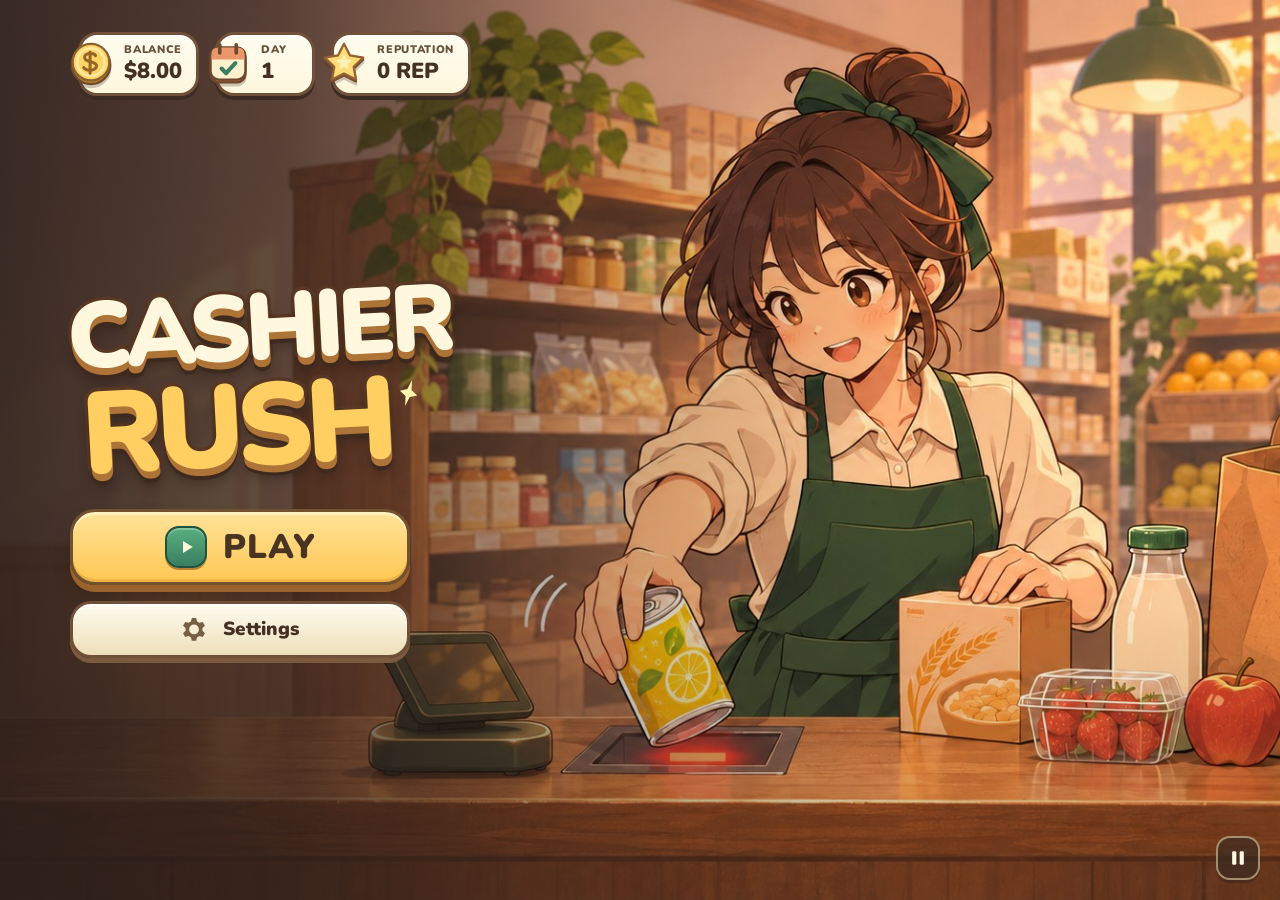
==== commit a8a8da98: "Start a fresh normal playtest and polish tablet reviews and navigation" ====
--- a/index.html
+++ b/index.html
@@ -1182,6 +1182,186 @@
   .total-entry-display output { font-size:24px; }
 }
 
+
+/* A definite shared height prevents intrinsic receipt content from stretching only one column. */
+.total-entry-panel { box-sizing:border-box; }
+.total-entry-header { box-sizing:border-box; height:56px; padding:4px 14px; }
+.total-entry-body { box-sizing:border-box; height:min(410px,calc(100dvh - 80px)); min-height:266px; grid-template-columns:repeat(2,minmax(0,1fr)); align-items:stretch; padding:10px; gap:10px; }
+.total-receipt,.total-entry-controls { box-sizing:border-box; height:100%; min-height:0; }
+.total-entry-controls { display:flex; flex-direction:column; gap:8px; }
+.total-entry-keys { flex:1; min-height:194px; grid-template-rows:repeat(4,minmax(44px,1fr)); }
+.total-entry-keys button { min-height:44px; height:100%; }
+.total-entry-confirm { flex:0 0 48px; min-height:48px; }
+.total-entry-error { flex:none; min-height:0; margin:0; line-height:14px; }
+.total-receipt { overflow:hidden; }
+.total-receipt ul { flex:1; min-height:0; max-height:none; overflow:auto; align-content:start; }
+.total-receipt-sum { flex:none; margin-top:0; }
+.total-receipt-title,.total-entry-label,.total-entry-display { flex:none; }
+@media(orientation:landscape) and (max-height:440px) {
+  .total-entry-body { padding:8px; gap:8px; }
+  .total-entry-controls { gap:6px; }
+  .total-entry-confirm { flex-basis:44px; min-height:44px; }
+  .total-receipt { padding:9px; }
+}
+
+
+/* Phone toolbars: one 44px row; scrolling belongs to the product list. */
+html[data-compact-shop=true] .supply {
+  width:calc(100% - max(6px,env(safe-area-inset-left)) - max(6px,env(safe-area-inset-right)));
+  height:calc(var(--shop-visible-height,100dvh) - 12px); max-width:none; max-height:none; margin:auto;
+  border-width:3px; padding:1px; border-radius:13px;
+}
+html[data-compact-shop=true] .supply .office { grid-template-rows:44px minmax(0,1fr); border-radius:8px; }
+html[data-compact-shop=true] .supply .tablet-bezel { display:none; }
+html[data-compact-shop=true] .supply .office-bar { padding:0 8px; }
+html[data-compact-shop=true] .supply .office-bar::after { display:none; }
+html[data-compact-shop=true] .supply .office-title { font-size:14px; }
+html[data-compact-shop=true] .supply .office-bar button { min-height:40px; min-width:44px; font-size:14px; }
+html[data-compact-shop=true] .supply .office-bar .supply-close { width:44px; font-size:24px; }
+html[data-compact-shop=true] .supply .supply-site { min-height:0; min-width:0; grid-template-columns:minmax(0,1fr); grid-template-rows:44px minmax(0,1fr); overflow:hidden; }
+html[data-compact-shop=true] .supply .supply-header { min-height:44px; height:44px; padding:0 8px; gap:8px; flex-wrap:nowrap; }
+html[data-compact-shop=true] .supply .supply-header h2 { font-size:16px; line-height:1.1; white-space:nowrap; overflow:hidden; text-overflow:ellipsis; }
+html[data-compact-shop=true] .supply .supply-balance { font-size:13px; padding:4px 7px; border-radius:8px; }
+html[data-compact-shop=true] .supply .supply-body { padding:8px; min-height:0; min-width:0; overflow:auto; scroll-padding:8px; }
+html[data-compact-shop=true] .supply .stock-header { position:relative; display:block; padding:0 8px; }
+html[data-compact-shop=true] .supply .stock-topline { height:44px; gap:8px; flex-wrap:nowrap; }
+html[data-compact-shop=true] .supply .stock-topline h2 { font-size:16px; }
+html[data-compact-shop=true] .supply .stock-topline .category-back { min-height:40px; max-width:44px; overflow:hidden; gap:0; font-size:0; padding:0 12px; }
+html[data-compact-shop=true] .supply .category-back span { font-size:22px; }
+html[data-compact-shop=true] .supply .stock-pack { display:none; }
+html[data-compact-shop=true] .supply #stock-cart-open { min-height:40px; padding:4px 8px; font-size:14px; }
+html[data-compact-shop=true] .supply .stock-capacity { flex:none; min-width:0; width:auto; display:block; padding:4px 7px; margin:0; border-radius:8px; }
+html[data-compact-shop=true] .supply .stock-capacity .capacity-line { flex-wrap:nowrap; gap:0; }
+html[data-compact-shop=true] .supply .stock-capacity :is(.capacity-label,.capacity-free,meter,p) { display:none; }
+html[data-compact-shop=true] .supply .capacity-count { gap:3px; font-size:13px; }
+html[data-compact-shop=true] .supply .capacity-count b { font-size:14px; }
+html[data-compact-shop=true] .supply .capacity-count span { font-size:12px; }
+html[data-compact-shop=true] .supply #supply-status:not([data-feedback]) { display:none; }
+html[data-compact-shop=true] .supply #supply-status[data-feedback] { position:absolute; top:46px; left:8px; right:8px; z-index:3; max-width:400px; padding:8px; border:1px solid var(--game-edge); border-radius:9px; background:var(--game-paper); color:var(--game-ink); font-size:13px; box-shadow:0 3px 12px #17221f33; pointer-events:none; }
+html[data-compact-shop=true] .supply .catalog-overview .category-grid { flex:none; min-height:0; grid-template-columns:repeat(auto-fill,minmax(150px,1fr)); grid-template-rows:none; grid-auto-rows:116px; gap:8px; }
+html[data-compact-shop=true] .supply .category-tile { min-width:0; height:116px; border-radius:13px; }
+html[data-compact-shop=true] .supply .category-art { flex:none; height:70px; min-height:70px; overflow:hidden; }
+html[data-compact-shop=true] .supply .category-art img { width:66px; height:66px; bottom:0; }
+html[data-compact-shop=true] .supply .category-art img:nth-child(1) { left:calc(50% - 70px); }
+html[data-compact-shop=true] .supply .category-art img:nth-child(2) { left:calc(50% - 33px); }
+html[data-compact-shop=true] .supply .category-art img:nth-child(3) { left:calc(50% + 6px); }
+html[data-compact-shop=true] .supply .category-copy { padding:4px 9px; }
+html[data-compact-shop=true] .supply .category-copy strong { font-size:14px; line-height:17px; }
+html[data-compact-shop=true] .supply .category-copy small { font-size:11px; line-height:14px; }
+html[data-compact-shop=true] .supply .category-arrow { width:24px; height:24px; }
+html[data-compact-shop=true] .supply #supply-items[data-kind=products] { grid-template-columns:repeat(auto-fill,minmax(min(240px,100%),1fr)); gap:8px; align-items:stretch; }
+html[data-compact-shop=true] .supply #supply-items[data-kind=products] > .supply-card { display:grid; grid-template-columns:76px minmax(0,1fr); grid-template-rows:auto auto 1fr auto; gap:5px 8px; min-height:172px; padding:9px; }
+html[data-compact-shop=true] .supply #supply-items[data-kind=products] .supply-image { grid-column:1; grid-row:1/4; height:100%; max-height:110px; min-height:78px; margin:0; }
+html[data-compact-shop=true] .supply #supply-items[data-kind=products] .supply-image img { width:100%; height:100%; padding:3px; object-fit:contain; }
+html[data-compact-shop=true] .supply #supply-items[data-kind=products] h4 { grid-column:2; font-size:15px; margin:0; line-height:18px; }
+html[data-compact-shop=true] .supply #supply-items[data-kind=products] p { grid-column:2; font-size:12px; line-height:16px; margin:0; }
+html[data-compact-shop=true] .supply #supply-items[data-kind=products] .market-stock { grid-column:2; gap:0; padding:0; margin:0; background:none; font-size:11px; }
+html[data-compact-shop=true] .supply .market-stock :is(meter,small) { display:none; }
+html[data-compact-shop=true] .supply #supply-items[data-kind=products] .retail-risk { grid-column:2; margin:0; font-size:11px; }
+html[data-compact-shop=true] .supply .retail-risk small { display:none; }
+html[data-compact-shop=true] .supply #supply-items[data-kind=products] .supply-buy { grid-column:1/-1; min-height:44px; margin:0; padding:6px 9px; font-size:14px; }
+html[data-compact-shop=true] .supply .inventory-site .supply-header { justify-content:flex-start; }
+html[data-compact-shop=true] .supply .inventory-site h2 { margin-right:auto; }
+html[data-compact-shop=true] .supply #inventory-filters { flex:none; display:flex; gap:5px; padding:0; margin:0; }
+html[data-compact-shop=true] .supply #inventory-filters button { min-height:40px; padding:4px 9px; font-size:12px; }
+html[data-compact-shop=true] .supply #inventory-count { display:none; }
+html[data-compact-shop=true] .supply #inventory-safety:not([data-unsafe]),html[data-compact-shop=true] .supply #inventory-price-status:not([data-feedback]) { display:none; }
+html[data-compact-shop=true] .supply #inventory-safety[data-unsafe] { padding:6px 8px; margin-bottom:8px; gap:6px; font-size:13px; }
+html[data-compact-shop=true] .supply #inventory-price-status[data-feedback] { margin:0 0 8px; padding:5px; font-size:12px; }
+html[data-compact-shop=true] .supply .inventory-body { width:100%; padding:6px 8px; }
+html[data-compact-shop=true] .supply .inventory-table { width:100%; font-size:14px; }
+html[data-compact-shop=true] .supply .inventory-table thead { display:none; }
+html[data-compact-shop=true] .supply .inventory-table :is(th,td) { padding:5px 8px; }
+html[data-compact-shop=true] .supply .inventory-table th[scope=rowgroup] { padding:3px 8px; font-size:12px; }
+html[data-compact-shop=true] .supply .inventory-product { display:flex; align-items:center; gap:8px; font-size:14px; }
+html[data-compact-shop=true] .supply .inventory-product img { width:40px; height:40px; object-fit:contain; }
+html[data-compact-shop=true] .supply .inventory-price-input { height:40px; }
+html[data-compact-shop=true] .supply .inventory-price-input input { width:74px; font-size:16px; }
+html[data-compact-shop=true] .supply .inventory-price-form button { min-height:40px; min-width:44px; font-size:13px; }
+html[data-compact-shop=true] .supply .inventory-price-note:not([data-high]) { display:none; }
+html[data-compact-shop=true] .supply .equipment-site > .supply-nav { display:none; }
+html[data-compact-shop=true] .supply .equipment-picker { display:block; flex:1; min-width:120px; max-width:220px; }
+html[data-compact-shop=true] .supply .equipment-picker select { min-height:40px; width:100%; border:1px solid var(--game-edge); border-radius:8px; padding:4px 8px; background:var(--game-paper); color:var(--game-ink); font:800 14px Nunito,system-ui,sans-serif; }
+html[data-compact-shop=true] .supply #equipment-category,html[data-compact-shop=true] .supply #equipment-status:not([data-feedback]) { display:none; }
+html[data-compact-shop=true] .supply .equipment-site .supply-grid:not([data-department=expansion]) { grid-template-columns:repeat(auto-fill,minmax(min(250px,100%),1fr)); gap:8px; align-items:stretch; }
+html[data-compact-shop=true] .supply .equipment-site .gear-card { display:grid; grid-template-columns:92px minmax(0,1fr); grid-template-rows:auto 1fr auto; gap:6px 8px; min-height:178px; padding:9px; }
+html[data-compact-shop=true] .supply .gear-card .equipment-preview { grid-column:1; grid-row:1/3; height:110px; margin:0; }
+html[data-compact-shop=true] .supply .gear-card h4 { grid-column:2; font-size:15px; line-height:18px; margin:0; }
+html[data-compact-shop=true] .supply .gear-card .equipment-perks { grid-column:2; align-self:end; margin:0; gap:3px; grid-auto-rows:68px; }
+html[data-compact-shop=true] .supply .gear-card .equipment-perks li { height:68px; padding:3px 1px; border-radius:8px; }
+html[data-compact-shop=true] .supply .gear-card .gear-stat-icon { height:21px; }
+html[data-compact-shop=true] .supply .gear-card .gear-stat-icon svg { width:18px; height:18px; margin:0; }
+html[data-compact-shop=true] .supply .gear-card .equipment-perks strong { font-size:15px; line-height:18px; }
+html[data-compact-shop=true] .supply .gear-card .gear-stat-label { font-size:10px; line-height:11px; min-height:22px; margin:0; }
+html[data-compact-shop=true] .supply .gear-card .supply-buy { grid-column:1/-1; min-height:44px; padding:5px 8px; margin:0; font-size:14px; }
+html[data-compact-shop=true] .supply .equipment-preview .gear-level { inset:3px 3px auto auto; padding:2px 4px; font-size:10px; }
+
+html[data-compact-shop=true] .supply :is(.office-bar button,.stock-topline .category-back,#stock-cart-open,#inventory-filters button,.equipment-picker select) { min-height:44px; }
+html[data-compact-shop=true] .supply .equipment-site .supply-grid:not([data-department=expansion]) { grid-template-columns:repeat(auto-fill,minmax(min(320px,100%),1fr)); }
+html[data-compact-shop=true] .supply .stock-topline .category-back { width:44px; max-width:44px; flex:0 0 44px; padding:0; display:grid; place-items:center; }
+html[data-compact-shop=true] .supply .category-back .category-back-label { display:none; }
+
+/* Restore the original category sidebar, with compact products for landscape phones. */
+.supply .equipment-picker { display:none !important; }
+html[data-compact-shop=true] .supply .equipment-site { grid-template-columns:138px minmax(0,1fr); grid-template-rows:44px minmax(0,1fr); }
+html[data-compact-shop=true] .supply .equipment-site > .supply-nav { display:flex; grid-column:1; grid-row:2; padding:6px; gap:4px; overflow-y:auto; overflow-x:hidden; }
+html[data-compact-shop=true] .supply .equipment-site > .supply-body { grid-column:2; grid-row:2; }
+html[data-compact-shop=true] .supply .equipment-site .supply-nav button { min-height:44px; padding:5px 6px; gap:6px; font-size:12px; }
+html[data-compact-shop=true] .supply .equipment-site .department-icon { width:25px; height:25px; flex-basis:25px; border-radius:7px; }
+html[data-compact-shop=true] .supply .equipment-site .department-icon svg { width:19px; height:19px; }
+html[data-compact-shop=true] .supply .equipment-site .supply-grid:not([data-department=expansion]) { grid-template-columns:repeat(auto-fill,minmax(min(280px,100%),1fr)); }
+
+
+/* Physical device casing: flat top, inset glass, and the classic circular Home key. */
+.supply {
+  border:5px solid var(--tablet-high,#243a31); padding:5px; border-radius:30px;
+  background:linear-gradient(120deg,var(--tablet-ring,#91a394) 0%,var(--tablet-high,#243a31) 2%,var(--tablet-low,#15271f) 32%,var(--tablet-high,#243a31) 72%,var(--tablet-edge,#738977) 100%);
+  box-shadow:0 20px 54px #05140ee0,0 3px 0 2px var(--tablet-low,#15271f),0 0 0 1px var(--tablet-ring,#91a394),inset 0 1px 2px #ffffff88,inset 0 -2px 3px #0009;
+}
+.supply .office,.supply.calendar-open .office { grid-template-rows:44px minmax(0,1fr) 48px; border-radius:21px; box-shadow:0 0 0 1px #07140fc9,inset 0 0 0 1px #ffffff20; }
+.supply .office-bar { position:relative; padding:0 10px; border:0; border-radius:0; background:var(--tablet-low,#15271f); box-shadow:none; }
+.supply .office-title { position:absolute; width:1px; height:1px; margin:-1px; padding:0; overflow:hidden; clip-path:inset(50%); }
+.supply #office-home { display:none !important; }
+.supply .office-actions { margin-left:auto; }
+.supply .office-bar::before { content:''; position:absolute; left:calc(50% - 31px); top:18px; width:62px; height:6px; border-radius:8px; background:repeating-linear-gradient(90deg,#07110c 0 2px,#34493c 2px 3px); border:1px solid #0007; box-shadow:0 1px #ffffff18,inset 0 1px 2px #0009; pointer-events:none; }
+.supply .office-bar::after { content:''; display:block; position:absolute; left:calc(50% - 52px); top:16px; width:9px; height:9px; border:1px solid #06100c; border-radius:50%; background:radial-gradient(circle at 35% 30%,#72a5b2 0 12%,#294b5a 20%,#06141b 68%); box-shadow:0 0 0 2px #ffffff09,inset 0 1px 1px #ffffff30; pointer-events:none; }
+.supply .office-bar .supply-close { width:44px; min-width:44px; height:44px; min-height:44px; padding:0; border:0; background:transparent; box-shadow:none; font-size:25px; opacity:.85; }
+.supply .tablet-bezel { display:flex; grid-row:3; border:0; background:linear-gradient(180deg,var(--tablet-low,#15271f),var(--tablet-high,#243a31)); box-shadow:inset 0 1px #ffffff0c; }
+.supply .tablet-back,.supply.calendar-open .tablet-back { width:44px; height:44px; min-width:44px; min-height:44px; border:2px solid var(--tablet-ring,#91a394); border-radius:50%; background:radial-gradient(circle at 38% 26%,var(--tablet-button,#344c3c),var(--tablet-low,#15271f) 78%); box-shadow:0 1px 1px #000b,0 0 0 1px #07100c,inset 0 1px 3px #ffffff22,inset 0 -2px 4px #0009; }
+.supply .tablet-back::before { width:12px; height:12px; border:1.5px solid var(--tablet-text,#d8e4da); border-radius:4px; box-shadow:0 1px 1px #0008; }
+.supply .tablet-back:active { transform:scale(.93); box-shadow:inset 0 2px 5px #000b; }
+html[data-compact-shop=true] .supply { padding:4px; border-width:4px; border-radius:24px; }
+html[data-compact-shop=true] .supply .office { grid-template-rows:44px minmax(0,1fr) 46px; border-radius:16px; }
+html[data-compact-shop=true] .supply .office-bar { border:0; }
+html[data-compact-shop=true] .supply .office-bar::after { display:block; }
+html[data-compact-shop=true] .supply .tablet-bezel { display:flex; }
+/* All three shops use the original sidebar; none uses a category dropdown. */
+.supply .equipment-picker { display:none !important; }
+html[data-compact-shop=true] .supply .equipment-site { grid-template-columns:138px minmax(0,1fr); }
+html[data-compact-shop=true] .supply .equipment-site > .supply-nav { display:flex; }
+
+
+/* Reviews first: trust is a small corner badge, not a content panel. */
+.supply .review-site > .supply-header { gap:8px; }
+.supply .review-site > .supply-header h2 { margin-right:auto; }
+.supply .review-site .review-trust { display:flex; flex:none; align-items:center; gap:5px; margin:0; padding:4px 7px; border:1px solid var(--stat-green-edge); border-radius:9px; background:var(--stat-green-bg); color:var(--stat-green-ink); box-shadow:none; }
+.supply .review-site .review-trust-icon { display:grid; place-items:center; width:20px; height:24px; min-width:20px; padding:0; border:0; border-radius:0; background:none; box-shadow:none; }
+.supply .review-site .review-trust-icon svg { width:20px; height:24px; }
+.supply .review-site .review-trust-copy { display:block; }
+.supply .review-site .review-trust-heading { display:block; margin:0; }
+.supply .review-site #review-trust-heading { margin:0; font-size:12px; white-space:nowrap; color:inherit; }
+.supply .review-site :is(#review-trust-label,#review-trust-note,#review-trust-meter) { display:none; }
+.supply .review-site #review-trust-value { font-size:15px; line-height:24px; color:inherit; }
+.supply .review-site .review-trust[data-state=fair] { background:var(--stat-gold-bg); color:var(--stat-gold-ink); border-color:var(--stat-gold-edge); }
+.supply .review-site .review-trust[data-state=low] { background:#fbe9de; color:#983e30; border-color:#c8856a; }
+.supply .review-site .inventory-body { width:100%; max-width:none; }
+.supply .review-site #review-filters { margin:0 0 8px; }
+.supply .review-site .review-card p { font-size:14px; line-height:1.45; margin:6px 0 0; }
+html[data-compact-shop=true] .supply .review-site .supply-header h2 { font-size:15px; }
+html[data-compact-shop=true] .supply .review-site .review-trust { padding:2px 5px; }
+html[data-compact-shop=true] .supply .review-site #review-trust-heading { font-size:11px; }
+html[data-compact-shop=true] .supply .review-site #review-score { font-size:12px; }
+
 </style>
 <link rel="icon" href="data:image/svg+xml,%3Csvg xmlns=%27http://www.w3.org/2000/svg%27 viewBox=%270 0 64 64%27%3E%3Crect width=%2764%27 height=%2764%27 rx=%2716%27 fill=%27%23377560%27/%3E%3Ctext x=%2732%27 y=%2747%27 text-anchor=%27middle%27 font-size=%2746%27 fill=%27%23ffcf58%27%3E%24%3C/text%3E%3C/svg%3E">
 <script id="cashier-embedded-assets">/* Standalone Cashier Rush assets. Assets are served from the adjacent assets folder. */
@@ -1354,7 +1534,7 @@
     <div id="office-market" class="supply-site standalone-site" hidden>
       <header class="supply-header stock-header">
         <div class="stock-topline">
-          <button type="button" id="category-back" class="category-back" hidden><span aria-hidden="true">←</span> Categories</button>
+          <button type="button" id="category-back" class="category-back" aria-label="Back to categories" hidden><span aria-hidden="true">←</span><span class="category-back-label">Categories</span></button>
           <h2 id="supply-category" tabindex="-1">Stock</h2>
           <span class="stock-pack" title="Products per case"><svg viewBox="0 0 24 24" fill="none" stroke="currentColor" stroke-width="1.7" stroke-linejoin="round" aria-hidden="true"><path d="m12 3 9 5-9 5-9-5 9-5zm-9 5v9l9 5 9-5V8m-9 5v9M7.5 5.5l9 5"/></svg><span id="supply-case-size"></span></span>
           <button id="stock-cart-open" type="button" aria-label="Open stock cart"><svg viewBox="0 0 24 24" fill="none" stroke="currentColor" stroke-width="1.8" aria-hidden="true"><path d="M3 3h3l3 13h10l3-9H7M10 21h1m6 0h1"/></svg>Cart <span id="stock-cart-count">0</span></button><span id="supply-balance" class="supply-balance" aria-label="Balance"></span>
@@ -1435,10 +1615,11 @@
     <div id="office-reviews" class="supply-site review-site" hidden>
       <header class="supply-header">
         <h2 id="reviews-title">Customer Reviews</h2>
+        <section id="review-trust" class="review-trust" aria-labelledby="review-trust-heading"><div class="review-trust-icon"><svg viewBox="0 0 48 48" fill="none" aria-hidden="true"><path d="m24 4 17 7v13c0 10-17 20-17 20S7 34 7 24V11z" fill="#d7ead1" stroke="#477652" stroke-width="2.8"/><path d="m15 23 6 6 13-14" stroke="#40754a" stroke-width="4.5" stroke-linecap="round" stroke-linejoin="round"/></svg></div><div class="review-trust-copy"><div class="review-trust-heading"><h3 id="review-trust-heading">Shop trust</h3><span id="review-trust-label"></span></div><p id="review-trust-note"></p><meter id="review-trust-meter" min="0" max="100" value="100" aria-label="Customer trust"></meter></div><strong id="review-trust-value">100%</strong></section>
         <span id="review-score" class="supply-balance review-score"></span>
       </header>
       <section class="supply-body inventory-body" aria-labelledby="reviews-title">
-        <section id="review-trust" class="review-trust" aria-labelledby="review-trust-heading"><div class="review-trust-icon"><svg viewBox="0 0 48 48" fill="none" aria-hidden="true"><path d="m24 4 17 7v13c0 10-17 20-17 20S7 34 7 24V11z" fill="#d7ead1" stroke="#477652" stroke-width="2.8"/><path d="m15 23 6 6 13-14" stroke="#40754a" stroke-width="4.5" stroke-linecap="round" stroke-linejoin="round"/></svg></div><div class="review-trust-copy"><div class="review-trust-heading"><h3 id="review-trust-heading">Shop trust</h3><span id="review-trust-label"></span></div><p id="review-trust-note"></p><meter id="review-trust-meter" min="0" max="100" value="100" aria-label="Customer trust"></meter></div><strong id="review-trust-value">100%</strong></section>
+
         <div id="review-filters" class="supply-filters inventory-tools" role="group" aria-label="Review filters">
           <button type="button" data-review="all" aria-pressed="true">All reviews</button>
           <button type="button" data-review="complaints" aria-pressed="false">Complaints</button>
@@ -1460,7 +1641,7 @@
 </div>
     <section id="office-settings" class="office-settings" aria-labelledby="settings-title" hidden><header class="game-settings-heading"><svg viewBox="0 0 24 24" fill="none" stroke="currentColor" stroke-width="1.8" stroke-linecap="round" stroke-linejoin="round" aria-hidden="true"><path d="m9 3-1 3-3 1-2 5 2 5 3 1 1 3h6l1-3 3-1 2-5-2-5-3-1-1-3H9z"/><circle cx="12" cy="12" r="3"/></svg><h2 id="settings-title">Settings</h2></header><div class="game-settings-grid"><fieldset class="game-settings-group"><legend>Audio</legend><label class="game-setting-row"><span class="game-setting-name"><svg viewBox="0 0 24 24" fill="none" stroke="currentColor" stroke-width="1.8" stroke-linecap="round" stroke-linejoin="round" aria-hidden="true"><path d="M9 18V5l12-2v13M9 8l12-2"/><ellipse cx="6" cy="18" rx="3" ry="3"/><ellipse cx="18" cy="16" rx="3" ry="3"/></svg>Music</span><span class="game-toggle"><input id="setting-music" type="checkbox"><i aria-hidden="true"></i></span></label><label class="game-slider"><span>Music volume<output id="setting-music-volume-value" for="setting-music-volume">24%</output></span><input id="setting-music-volume" type="range" min="0" max="100" step="1" value="24"></label><label class="game-setting-row"><span class="game-setting-name"><svg viewBox="0 0 24 24" fill="none" stroke="currentColor" stroke-width="1.8" stroke-linecap="round" stroke-linejoin="round" aria-hidden="true"><path d="m3 9 5 0 5-4v14l-5-4H3V9zm14-1a6 6 0 0 1 0 8m3-11a10 10 0 0 1 0 14"/></svg>Sound effects</span><span class="game-toggle"><input id="setting-sound" type="checkbox"><i aria-hidden="true"></i></span></label><label class="game-slider"><span>Effects volume<output id="setting-effects-volume-value" for="setting-effects-volume">65%</output></span><input id="setting-effects-volume" type="range" min="0" max="100" step="1" value="65"></label></fieldset><fieldset class="game-settings-group"><legend>Play your way</legend><label class="game-setting-row"><span class="game-setting-name"><svg viewBox="0 0 24 24" fill="none" stroke="currentColor" stroke-width="1.8" stroke-linecap="round" stroke-linejoin="round" aria-hidden="true"><path d="M20.5 14A9 9 0 0 1 10 3.5 9 9 0 1 0 20.5 14Z"/></svg>Dark mode</span><span class="game-toggle"><input id="setting-dark-mode" type="checkbox"><i aria-hidden="true"></i></span></label><label class="game-setting-row"><span class="game-setting-name"><svg viewBox="0 0 24 24" fill="none" stroke="currentColor" stroke-width="1.8" stroke-linecap="round" stroke-linejoin="round" aria-hidden="true"><rect x="7" y="3" width="10" height="18" rx="2"/><path d="m3 7-2 3 2 4-2 3m20-10 2 3-2 4 2 3"/></svg>Screen shake</span><span class="game-toggle"><input id="setting-shake" type="checkbox"><i aria-hidden="true"></i></span></label><label class="game-setting-row"><span class="game-setting-name"><svg viewBox="0 0 24 24" fill="none" stroke="currentColor" stroke-width="1.8" stroke-linecap="round" stroke-linejoin="round" aria-hidden="true"><path d="M9 18h6m-5 3h4M8 14a6 6 0 1 1 8 0l-1 4H9l-1-4z"/></svg>Task hints</span><span class="game-toggle"><input id="setting-hints" type="checkbox"><i aria-hidden="true"></i></span></label><label class="game-setting-row"><span class="game-setting-name">Visual test · all unlocked</span><span class="game-toggle"><input id="setting-visual-test" type="checkbox"><i aria-hidden="true"></i></span></label><button id="setting-fullscreen" class="game-fullscreen" type="button"><svg viewBox="0 0 24 24" fill="none" stroke="currentColor" stroke-width="1.8" stroke-linecap="round" stroke-linejoin="round" aria-hidden="true"><path d="M8 3H3v5m13-5h5v5M3 16v5h5m13-5v5h-5"/></svg><span>Fullscreen</span></button><p id="settings-feedback" class="settings-feedback" role="status"></p></fieldset></div></section>
     <footer class="tablet-bezel">
-      <button id="tablet-back" class="tablet-back" type="button" aria-label="Go back" title="Back"></button>
+      <button id="tablet-back" class="tablet-back" type="button" aria-label="Home" title="Home"></button>
     </footer>
   </div>
 </dialog>
@@ -2887,6 +3068,7 @@
   business.cash -= bill.amount;
   bill.status = 'paid';
   bill.paidDay = paymentDay;
+  if(!automatic)playUiSound('purchase');
   return true;
 }
 
@@ -2992,7 +3174,7 @@
   if(!canManageShop())return false;
   var product=PRODUCTS.find(function(product){return product.id===id;});
   if(!product||product.level>business.storeLevel||marketCasesRemaining(product,true)<1||committedStockUnits()+cartUnits()+CASE_SIZE>equippedItem('backgrounds').capacity)return false;
-  business.cart[id]=(business.cart[id]||0)+1;saveBusiness();return true;
+  business.cart[id]=(business.cart[id]||0)+1;saveBusiness();playUiSound('cart');return true;
 }
 function checkoutStockCart(speed) {
   if(!canManageShop()||!['standard','express'].includes(speed))return null;
@@ -3008,7 +3190,7 @@
       status:'pending',deliveredDay:0,delayed:false,credit:false};
     business.orders.push(order);ids.push(order.id);
   });
-  business.cash-=quote.total;business.cart={};saveBusiness();
+  business.cash-=quote.total;business.cart={};saveBusiness();playUiSound('purchase');
   return {ids:ids,dueDay:due,units:quote.units,total:quote.total,fee:quote.fee};
 }
 
@@ -3056,10 +3238,11 @@
 }
 
 
-// Visual preview uses a separate save; the regular economy stays intact.
-var visualTest = true;
-try { visualTest = localStorage.getItem('cashier-rush-visual-test-enabled') !== 'false'; } catch(e) {}
-var NORMAL_BUSINESS_KEY = 'cashier-rush-business-v1';
+// Fresh playtest starts at Day 1; prior saves remain untouched under their old keys.
+var VISUAL_TEST_KEY = 'cashier-rush-visual-test-enabled-v2';
+var visualTest = false;
+try { visualTest = localStorage.getItem(VISUAL_TEST_KEY) === 'true'; } catch(e) {}
+var NORMAL_BUSINESS_KEY = 'cashier-rush-business-v2-playtest';
 var BUSINESS_KEY = visualTest ? NORMAL_BUSINESS_KEY + '-visual-test' : NORMAL_BUSINESS_KEY;
 var debugPlay = /[?&]play=1/.test(location.search);
 var SHELF_STAGES = ['empty', 'low', 'medium', 'full'];
@@ -3174,6 +3357,93 @@
   'customer-luna': { base:'customer-teal', filter:'hue-rotate(230deg) saturate(.8)' },
   'customer-owen': { base:'customer-olive', filter:'hue-rotate(270deg) saturate(.75)' }
 };
+var REVIEW_MESSAGES={
+  excellent:[
+    'In and out in no time. Fair prices, too!',
+    'Everything scanned quickly and the prices were right. Five stars.',
+    'A smooth checkout from start to finish. I will be back.',
+    'Quick service without overcharging. My kind of shop.',
+    'No waiting around and no nasty surprises on the receipt.'
+  ],
+  good:[
+    'Found what I needed and paid without any trouble.',
+    'A perfectly fine visit. My groceries are sorted.',
+    'Nothing to complain about. Checkout went smoothly.',
+    'Got my shopping done. I would come here again.',
+    'An easy little shopping trip today.'
+  ],
+  slow:[
+    'I got my groceries, but checkout took longer than I hoped.',
+    'Please speed things up a little. I was waiting a while.',
+    'The shopping was fine. The long checkout was the problem.',
+    'Eventually paid, but I was starting to lose patience.',
+    'I stayed until the end, though the wait was tiring.'
+  ],
+  total:[
+    'My total needed correcting before I could pay.',
+    'There was a mistake on the bill. It got fixed in the end.',
+    'Please double-check the total next time.',
+    'The first amount was wrong, so checkout took an extra step.',
+    'We sorted out the receipt, but I would prefer it right the first time.'
+  ],
+  left:[
+    'I ran out of patience and left without paying.',
+    'The wait was too long. I left my shopping behind.',
+    'I could not stay any longer. No purchase today.',
+    'Still waiting at checkout? I decided to leave.',
+    'I wanted to buy something, but the slow service put me off.'
+  ],
+  helped:[
+    'I could not afford my groceries and the owner helped. Thank you.',
+    'Money was tight today. That helping hand meant a lot.',
+    'I really needed those groceries. Thank you for your kindness.',
+    'I was short of money, and you did not turn me away.',
+    'That kindness made a difficult day a little easier.'
+  ],
+  gift:[
+    'The shop gave me my groceries as a gift.',
+    'I received some complimentary groceries today.',
+    'Left with groceries without having to pay this time.',
+    'My groceries were covered by the shop.',
+    'A complimentary bag of groceries today.'
+  ],
+  unsafe:[
+    'The packaging was damaged or the product was expired. That is not okay.',
+    'Something I bought was unsafe. Please check your stock.',
+    'I cannot trust a shop selling damaged or expired goods.',
+    'Product safety matters more than a cheap price. Very disappointed.',
+    'An unsafe item ruined this visit. The stock needs checking.'
+  ],
+  price:[
+    '{product} cost {price}. I paid, but it felt overpriced.',
+    'I bought {product} for {price}. A little too expensive for me.',
+    '{price} for {product}? I expected a better deal.',
+    'Finished my shopping, but {product} at {price} was disappointing.',
+    'Please reconsider the price of {product}. {price} feels high.'
+  ],
+  steep:[
+    'I paid {price} for {product}, but I am not happy about it.',
+    '{product} at {price} is far too expensive.',
+    'Bought {product} this time. At {price}, I would think twice next time.',
+    'That {price} price tag on {product} really hurt.',
+    'I completed the purchase, but {product} should not cost {price}.'
+  ],
+  skipped:[
+    'I put {product} back. {price} was too much. Bought the rest.',
+    'Kept the other groceries, skipped {product} at {price}.',
+    '{price} for {product} was not worth it. The rest was fine.',
+    'Left {product} behind because of the {price} price tag.',
+    'I still bought other things, but not {product} for {price}.'
+  ],
+  refused:[
+    '{product} was {price}. I left without buying anything.',
+    'No thanks to {product} at {price}. I took my money elsewhere.',
+    'That {price} price on {product} ended my shopping trip.',
+    'I walked away after seeing {product} priced at {price}.',
+    'I could not justify {price} for {product}. No purchase today.'
+  ]
+};
+
 var REVIEW_TYPES = {
   helped: { stars:5, reputation:20, label:'A helping hand', comment:'I could not afford my groceries. The owner helped me when I really needed it.' },
   gift: { stars:3, reputation:0, label:'Complimentary groceries', comment:'Received groceries as a gift from the shop.' },
@@ -3212,6 +3482,7 @@
     return validSalePrice(entry.price) && PRODUCTS.some(function (product) { return product.id === entry.product; });
   }).map(function (entry) {
     return { type: entry.type, customer: entry.customer, day: entry.day,
+             variant: reviewVariant(entry,(REVIEW_MESSAGES[entry.type]||[]).length),
              product: entry.product, price: entry.price,
              marketPrice: validSalePrice(entry.marketPrice) ? entry.marketPrice : undefined };
   });
@@ -3316,7 +3587,7 @@
  var event=business.auctions.events[eventKey],lot=event&&event.lots.find(function(l){return l.id===lotId;});
  if(!canManageShop()||!event||event.day!==business.day||!lot||lot.status!=='open'||lot.leader==='you'||event.practice&&!visualTest)return false;
  var bid=auctionNextBid(lot);if(lot.leader&&bid<=lot.price||business.cash<bid+auctionFee(bid))return false;
- lot.price=bid;lot.leader='you';lot.timer=2.4;saveBusiness();return true;
+ lot.price=bid;lot.leader='you';lot.timer=2.4;saveBusiness();playUiSound('click');return true;
 }
 function passAuction(eventKey,lotId){
  var event=business.auctions.events[eventKey],lot=event&&event.lots.find(function(l){return l.id===lotId;});
@@ -3754,6 +4025,8 @@
   document.getElementById("review-trust-label").textContent = trust >= 80 ? "Trusted shop" : trust >= 50 ? "Room to improve" : "Trust needs care";
   target.dataset.state = trust >= 80 ? "good" : trust >= 50 ? "fair" : "low";
   var unsafe = unsafeStockUnits();
+  target.title='Shop trust: '+trust+'% · '+document.getElementById('review-trust-label').textContent+(unsafe?' · '+unsafe+' unsafe items in My Stock':'');
+  target.setAttribute('aria-label',target.title);
   document.getElementById("review-trust-note").textContent = unsafe ?
     unsafe + " unsafe items on the shelves. Remove them in My Stock." :
     "Safe products and good service build customer confidence.";
@@ -4300,10 +4573,42 @@
 
 
 /* ---------------- audio ---------------- */
+
+// Short interface samples from the user's 400 Sounds Pack. Existing music/payment audio stays intact.
+var UI_SOUNDS={click:['ui-click',.42],open:['panel-open',.30],close:['ui-close',.36],cart:['cart-add',.48],purchase:['purchase',.42],equip:['equip',.40],upgrade:['upgrade',.34],on:['toggle-on',.32],off:['toggle-off',.32],bag:['bag-pickup',.38]};
+var uiSoundPools={},uiSoundLast={},uiSoundActive=[];
+function stopUiSounds(){uiSoundActive.forEach(function(a){a.pause();a.currentTime=0;});uiSoundActive=[];}
+function playUiSound(name){
+  var spec=UI_SOUNDS&&UI_SOUNDS[name];
+  if(!spec||!business.sound||business.effectsVolume<=0||document.hidden||portraitBlocked||Portal.muted())return false;
+  var now=performance.now();if(uiSoundLast[name]!==undefined&&now-uiSoundLast[name]<55)return false;
+  uiSoundLast[name]=now;
+  try{
+    var pool=uiSoundPools[name]||(uiSoundPools[name]=[]);
+    var sample=pool.find(function(a){return a.paused||a.ended;});
+    if(!sample&&pool.length<2){sample=document.createElement('audio');sample.src='assets/sfx/'+spec[0]+'.wav';sample.preload='auto';pool.push(sample);}
+    if(!sample)sample=pool[0];
+    uiSoundActive=uiSoundActive.filter(function(a){return a!==sample&&!a.paused&&!a.ended;});
+    if(uiSoundActive.length>=4){var oldest=uiSoundActive.shift();oldest.pause();}
+    sample.currentTime=0;sample.volume=Math.min(1,spec[1]*business.effectsVolume);uiSoundActive.push(sample);
+    var pending=sample.play();if(pending&&pending.catch)pending.catch(function(){});return true;
+  }catch(error){return false;}
+}
+document.addEventListener('click',function(event){
+  var button=event.target.closest&&event.target.closest('button');if(!button||button.disabled)return;
+  if(button.closest('.supply-filters')||button.closest('.supply-nav')||button.closest('.auction-tabs')||button.closest('.category-grid')||button.hasAttribute('data-cart-step')||button.hasAttribute('data-cart-remove')||button.hasAttribute('data-auction-tier')||button.hasAttribute('data-auction-view')||button.id==='stock-cart-open'||button.id==='category-back'||button.id==='locked-back'||button.id==='title-play'||button.id==='play-menu')playUiSound('click');
+});
+document.addEventListener('change',function(event){
+  if(event.target.matches&&event.target.matches('#office-settings input[type=checkbox]'))playUiSound(event.target.checked?'on':'off');
+  else if(event.target.id==='equipment-department-select')playUiSound('click');
+});
+document.addEventListener('visibilitychange',function(){if(document.hidden)stopUiSounds();});
+
 var backgroundMusic = document.getElementById("background-music");
 backgroundMusic.volume = business.musicVolume;
 var musicStarted = false, musicPending = false, musicBlocked = false;
 function syncBackgroundMusic(fromGesture) {
+  if(!business.sound||document.hidden||Portal.muted()||portraitBlocked)stopUiSounds();
   backgroundMusic.volume=business.musicVolume;
   paymentChime.volume=business.effectsVolume;
   if (!business.sound || document.hidden || Portal.muted() || portraitBlocked) paymentChime.pause();
@@ -4493,7 +4798,7 @@
   var beltLeft = W * (portrait ? .61 : .605);
   var beltFrontX = beltLeft - W * .012;
   var deviceGap = Math.max(6, Math.min(W, H) * .017);
-  var phoneLandscape = document.documentElement.dataset.touch === 'true' && !portrait && H <= 500;
+  var phoneLandscape = document.documentElement.dataset.touch === 'true' && !portrait && H <= 600;
   var monitorW = Math.min(W * (portrait ? .45 : .58), H * (phoneLandscape ? .98 : .83));
   if(equippedItem('registers').id==='mint-pop')monitorW*=1.10;
   var monitorH = monitorW * .655;
@@ -4501,12 +4806,12 @@
   var stationX = beltFrontX - monitorEdge - deviceGap;
   UI.pos = { x: stationX - monitorW / 2, y: baseY - monitorH, w: monitorW, h: monitorH };
 
-  var scannerW = Math.min(W * .104, H * .122);
+  var scannerW = Math.min(W * (phoneLandscape ? .125 : .104), H * (phoneLandscape ? .185 : .122));
   var scannerH = scannerW / .748;
   UI.rest = { x: stationX - monitorEdge - deviceGap - scannerW, y: baseY - scannerH,
               w: scannerW, h: scannerH };
 
-  var terminalW = Math.min(W * .101, H * .137);
+  var terminalW = Math.min(W * (phoneLandscape ? .13 : .101), H * (phoneLandscape ? .205 : .137));
   var terminalH = terminalW / .732;
   UI.term = { x: UI.rest.x - terminalW - deviceGap, y: baseY - terminalH - (portrait ? H * .035 : 0),
               w: terminalW, h: terminalH };
@@ -4714,6 +5019,10 @@
   return { x: b.x - margin, y: b.y - margin, w: b.w + margin * 2, h: b.h + margin * 2 };
 }
 
+function deviceTouchMargin(box) {
+  return document.documentElement.dataset.touch === 'true' ? Math.max(12,(56-Math.min(box.w,box.h))/2) : 8;
+}
+
 function scannerHeadY() {
   return S.pos.y - UI.rest.h * .30;
 }
@@ -4888,6 +5197,7 @@
     if(S.phase==='total'){totalEntryText='';totalEntryError='Check the receipt total and try again.';syncTotalEntryPanel();}
     return;
   }
+  playUiSound('click');
   if(key==='C')totalEntryText='';
   else if(key==='backspace')totalEntryText=totalEntryText.slice(0,-1);
   else if(key==='.' && !totalEntryText.includes('.'))totalEntryText=(totalEntryText||'0')+'.';
@@ -4971,7 +5281,8 @@
   if (S.screen === 'result') return;
 
   if (S.phase === 'card' && S.card) {
-    if (Math.abs(p.x - S.card.x) < itemSize() * .7 && Math.abs(p.y - S.card.y) < itemSize() * .7) {
+    var cardTouchRadius=Math.max(itemSize()*.7,document.documentElement.dataset.touch==='true'?28:0);
+    if (Math.abs(p.x - S.card.x) < cardTouchRadius && Math.abs(p.y - S.card.y) < cardTouchRadius) {
       S.dragCard = true;
       return;
     }
@@ -4984,6 +5295,7 @@
     if (S.bagDrag || !S.bag.length) return;
     if (hit(packTarget(), p)) {
       var bag = packPos();
+      playUiSound('bag');
       S.bagDrag = { pointerId: pointerId, x: bag.x, y: bag.y, dx: bag.x - p.x, dy: bag.y - p.y };
     }
     return;
@@ -4991,8 +5303,9 @@
   if (S.phase !== 'carry') return;
 
   var scanner = UI.rest;
-  if (p.x > scanner.x - 8 && p.x < scanner.x + scanner.w + 8 &&
-      p.y > scanner.y - 8 && p.y < scanner.y + scanner.h + 8) {
+  var scannerMargin=deviceTouchMargin(scanner);
+  if (p.x > scanner.x - scannerMargin && p.x < scanner.x + scanner.w + scannerMargin &&
+      p.y > scanner.y - scannerMargin && p.y < scanner.y + scanner.h + scannerMargin) {
     if (S.drag) return;
     S.scannerPointer = pointerId;
     S.dwell = 0;
@@ -5214,6 +5527,11 @@
     review.price = item.price;
     review.marketPrice = item.marketPrice;
   }
+  var choices=REVIEW_MESSAGES[type]||[];
+  var previousReview=business.reviews.find(function(entry){return entry.type===type;});
+  var previousVariant=previousReview?reviewVariant(previousReview,choices.length):-1;
+  var variants=choices.map(function(_,index){return index;}).filter(function(index){return index!==previousVariant;});
+  review.variant=variants.length?variants[Math.floor(Math.random()*variants.length)]:0;
   var rating = REVIEW_TYPES[type];
   if (type === 'unsafe') {
     business.trust = Math.max(0, business.trust - 12);
@@ -5776,7 +6094,7 @@
 
 function overTerminal(p) {
   var b = UI.term;
-  var margin = 10 * (1 + (equippedItem('terminals').tapBoost || 0) / 100);
+  var margin = Math.max(10,deviceTouchMargin(b)) * (1 + (equippedItem('terminals').tapBoost || 0) / 100);
   return p.x > b.x - margin && p.x < b.x + b.w + margin &&
          p.y > b.y - margin && p.y < b.y + b.h + margin;
 }
@@ -6248,7 +6566,8 @@
   if((price>0&&!canSpendOnEquipment(price))||parts.some(function(part){return (part.item.level||1)>business.storeLevel}))return;
   business.cash-=price;
   parts.forEach(function(part){if(!business.owned[part.category].includes(part.item.id))business.owned[part.category].push(part.item.id);business.equipped[part.category]=part.item.id});
-  saveBusiness();renderCosmeticSets();equipmentBalance.textContent=money(business.cash)+' · '+business.reputation+' REP';
+  playUiSound(price?'purchase':'equip');
+  saveBusiness();renderCosmeticSets();equipmentBalance.textContent=compactMoney(business.cash);
 }
 
 
@@ -6453,7 +6772,7 @@
 visualTestSetting.checked = visualTest;
 visualTestSetting.addEventListener('change',function(){
   saveBusiness();
-  try { localStorage.setItem('cashier-rush-visual-test-enabled',String(visualTestSetting.checked)); } catch(e) {}
+  try { localStorage.setItem(VISUAL_TEST_KEY,String(visualTestSetting.checked)); } catch(e) {}
   location.reload();
 });
 var shakeSetting = document.getElementById('setting-shake');
@@ -6471,6 +6790,10 @@
 var supplyItems = document.getElementById('supply-items');
 var productFilters = document.getElementById('product-filters');
 var categoryBack = document.getElementById('category-back');
+officeMarket.querySelector('.stock-topline').insertBefore(supplyCapacity,document.getElementById('stock-cart-open'));
+var inventoryToolbar=officeInventory.querySelector('.supply-header');
+inventoryToolbar.insertBefore(document.getElementById('inventory-filters'),inventoryCount);
+inventoryToolbar.insertBefore(inventoryCapacity,inventoryCount);
 var CATEGORY_ART = {
   all: { name: 'All products', images: ['milk', 'red-apple', 'chips'], background: '#e8eee5', edge: '#d1dfcd' },
   dairy: { name: 'Dairy & eggs', images: ['cheese', 'milk', 'eggs'], background: '#e7efff', edge: '#d4e0f5' },
@@ -6546,6 +6869,8 @@
     ? 'Sell stock to make room for a case.' : 'Sell stock or equip a larger interior in Gamazon.';
   var fullMessage = occupied > capacity ? (occupied - capacity) + ' units over capacity. ' :
     'A case needs ' + CASE_SIZE + ' free slots. ';
+  target.setAttribute('aria-label',occupied+' of '+capacity+' shelf slots used; '+Math.max(0,capacity-occupied)+' free');
+  target.title=occupied+' / '+capacity+' shelf slots'+(reserved?' · '+reserved+' incoming':'');
   target.toggleAttribute('data-full', caseBlocked);
   var free = Math.max(0, capacity - occupied);
   target.innerHTML = '<div class="capacity-line"><span class="capacity-label"><svg viewBox="0 0 24 24" fill="none" stroke="currentColor" stroke-width="1.7" stroke-linejoin="round" aria-hidden="true"><path d="M3 3v18m18-18v18M3 9h18M3 17h18M6 4h5v5H6zm8 8h4v5h-4z"/></svg>Shelf space</span>' +
@@ -6588,7 +6913,11 @@
 
 function renderSupply(message) {
   updateCartBadge();
-  supplyBalance.textContent = money(business.cash);
+  supplyStatus.toggleAttribute('data-feedback',Boolean(message));
+  clearTimeout(supplyStatus.feedbackTimer);
+  if(message)supplyStatus.feedbackTimer=setTimeout(function(){supplyStatus.removeAttribute('data-feedback');},2400);
+  supplyBalance.title=money(business.cash);
+  supplyBalance.textContent = compactMoney(business.cash);
   document.getElementById('supply-case-size').textContent = '×' + CASE_SIZE;
   if(activeGroup==='cart'){supplyStatus.hidden=false;supplyStatus.textContent=message||'Review your cases and choose a delivery speed.';renderStockCart();return;}
   var overview = activeGroup === 'categories';
@@ -6680,10 +7009,11 @@
   if (level >= UPGRADE_LIMIT || level >= business.storeLevel || !canSpendOnEquipment(price)) return;
   business.cash -= price;
   business.upgrades[id]++;
+  playUiSound('upgrade');
   saveBusiness();
   renderUpgrades(upgrade.name+' · '+upgradeValue(id,business.upgrades[id]));
   var refreshed = upgradeItems.querySelector('[data-item="' + id + '"]');
-  (refreshed.disabled ? officeHome : refreshed).focus({ preventScroll: true });
+  (refreshed.disabled ? document.getElementById('tablet-back') : refreshed).focus({ preventScroll: true });
 }
 var equipmentBalance = document.getElementById('equipment-balance');
 var equipmentCategory = document.getElementById('equipment-category');
@@ -6872,11 +7202,13 @@
 
 
 function renderEquipment(message) {
+  equipmentStatus.toggleAttribute('data-feedback',Boolean(message));
   syncEquipmentApp();
   departments.forEach(function(button){button.setAttribute('aria-pressed',String(button.dataset.department===department));});
   if (department === 'os') { equipmentBalance.textContent=money(business.cash); renderOperatingSystems(); return; }
   if (department === 'sets') { equipmentBalance.textContent=money(business.cash); renderCosmeticSets(); return; }
-  equipmentBalance.textContent = money(business.cash) + ' · ' + business.reputation + ' REP';
+  equipmentBalance.title=money(business.cash)+' · '+business.reputation+' REP';
+  equipmentBalance.textContent = compactMoney(business.cash);
   equipmentCategory.textContent = departmentNames[department];
   departments.forEach(function (button) {
     button.setAttribute('aria-pressed', String(button.dataset.department === department));
@@ -6963,6 +7295,7 @@
     if (department === 'tabletColors' || department === 'wallpapers') applyTabletAppearance();
     message = 'Equipped ' + item.name + '.';
   }
+  playUiSound(department==='expansion'?'upgrade':'equip');
   saveBusiness();
   renderEquipment(message);
   var refreshed = equipmentItems.querySelector('[data-item="' + id + '"]:not(:disabled)');
@@ -6994,14 +7327,20 @@
     '>' + note.reference + (note.warning ? ' · ' + note.warning : '') + '</small></td>';
 }
 
-function reviewMessage(review, type) {
-  if (type.comment) return type.comment;
-  var product = PRODUCTS.find(function (item) { return item.id === review.product; });
-  var quoted = product.name + ' was ' + money(review.price) + '.';
-  if (review.type === 'refused') return quoted + (review.marketPrice
-    ? ' I expected around ' + money(review.marketPrice) + ' and left without buying.' : ' I left because the price was too high.');
-  if (review.type === 'skipped') return quoted + ' I put it back and bought the rest.';
-  return quoted + (review.marketPrice ? ' I paid, but I usually see it around ' + money(review.marketPrice) + '.' : ' I paid, but the price felt too high.');
+function reviewVariant(review,count){
+  if(!count)return 0;
+  if(Number.isInteger(review.variant)&&review.variant>=0&&review.variant<count)return review.variant;
+  var seed=[review.type,review.customer,review.day,review.product||'',review.price||0].join('|'),hash=0;
+  for(var i=0;i<seed.length;i++)hash=(Math.imul(hash,31)+seed.charCodeAt(i))>>>0;
+  return hash%count;
+}
+function reviewMessage(review,type){
+  var choices=REVIEW_MESSAGES[review.type];
+  if(!choices||!choices.length)return type.comment||type.label;
+  var product=PRODUCTS.find(function(item){return item.id===review.product;});
+  return choices[reviewVariant(review,choices.length)]
+    .replace(/\{product\}/g,product?product.name:'The item')
+    .replace(/\{price\}/g,money(review.price||0));
 }
 
 function renderReviews() {
@@ -7032,6 +7371,7 @@
   });
   var units = stockUnits(business.stock, business.storeLevel);
   inventoryCount.textContent = units + (units === 1 ? ' unit' : ' units');
+  inventoryCount.title=units+' units';
   renderStockCapacity(inventoryCapacity, units, equippedItem('backgrounds'));
   renderInventorySafety();
   inventoryFilters.forEach(function (button) {
@@ -7126,6 +7466,7 @@
 
 function showOffice(page) {
   if (!canManageShop() && !(S.screen === 'menu' && page === 'settings')) return;
+  playUiSound(page==='desktop'?'close':'open');
   syncOrientation(true);
   supplyStore.classList.toggle('calendar-open',page==='calendar');
   officeCalendar.hidden = page !== 'calendar';
@@ -7174,8 +7515,7 @@
   } else if (equipmentPage) {
     renderEquipment();
     officeEquipment.querySelector('.supply-body').scrollTop=0;
-    if(window.matchMedia('(max-height:600px) and (orientation:landscape)').matches)equipmentPicker.focus({preventScroll:true});
-    else officeEquipment.querySelector('[data-department="' + department + '"]').focus();
+    officeEquipment.querySelector('[data-department="' + department + '"]').focus({preventScroll:true});
   } else if (page === 'settings') {
     soundSetting.checked = business.sound;
     shakeSetting.checked = business.shake;
@@ -7241,6 +7581,7 @@
   var caption = document.getElementById('price-note-' + product.id);
   caption.toggleAttribute('data-high', Boolean(note.warning));
   caption.textContent = note.reference + (note.warning ? ' · ' + note.warning : '');
+  inventoryPriceStatus.setAttribute('data-feedback','');
   inventoryPriceStatus.textContent = product.name + ' saved at ' + money(price) + '. Applies to the next customer.';
 });
 reviewsShortcut.addEventListener('click', function () { showOffice('reviews'); });
@@ -7260,10 +7601,6 @@
   if (!supplyStore.open) return;
   if (S.screen === 'menu' || !officeDesktop.hidden) {
     supplyStore.close();
-  } else if (!officeMarket.hidden && activeGroup !== 'categories') {
-    categoryBack.click();
-  } else if (!officeLocked.hidden && lockedGroup !== 'categories') {
-    lockedBack.click();
   } else {
     showOffice('desktop');
   }
@@ -7279,6 +7616,7 @@
 });
 shopClose.addEventListener('click', function () { supplyStore.close(); });
 supplyStore.addEventListener('close', function () {
+  playUiSound('close');
   syncOrientation();
   var waitingForStock = S.screen === 'play' && S.phase === 'stock';
   if (waitingForStock) {
@@ -7481,6 +7819,9 @@
   } else if (typeof window.orientation === 'number') {
     portrait = Math.abs(window.orientation) !== 90;
   } else portrait = W < H;
+  document.documentElement.dataset.compactShop=String(!portrait && (touch || H<=600));
+  var visibleShopHeight=window.visualViewport && window.visualViewport.height || H;
+  document.documentElement.style.setProperty('--shop-visible-height',Math.min(H,visibleShopHeight)+'px');
   var blocked = touch && Math.min(W, H) <= 1024 && portrait;
   if (blocked && !portraitBlocked) {
     portraitPausedPlay = S.screen === 'play' && S.phase !== 'stock' && !supplyStore.open;
